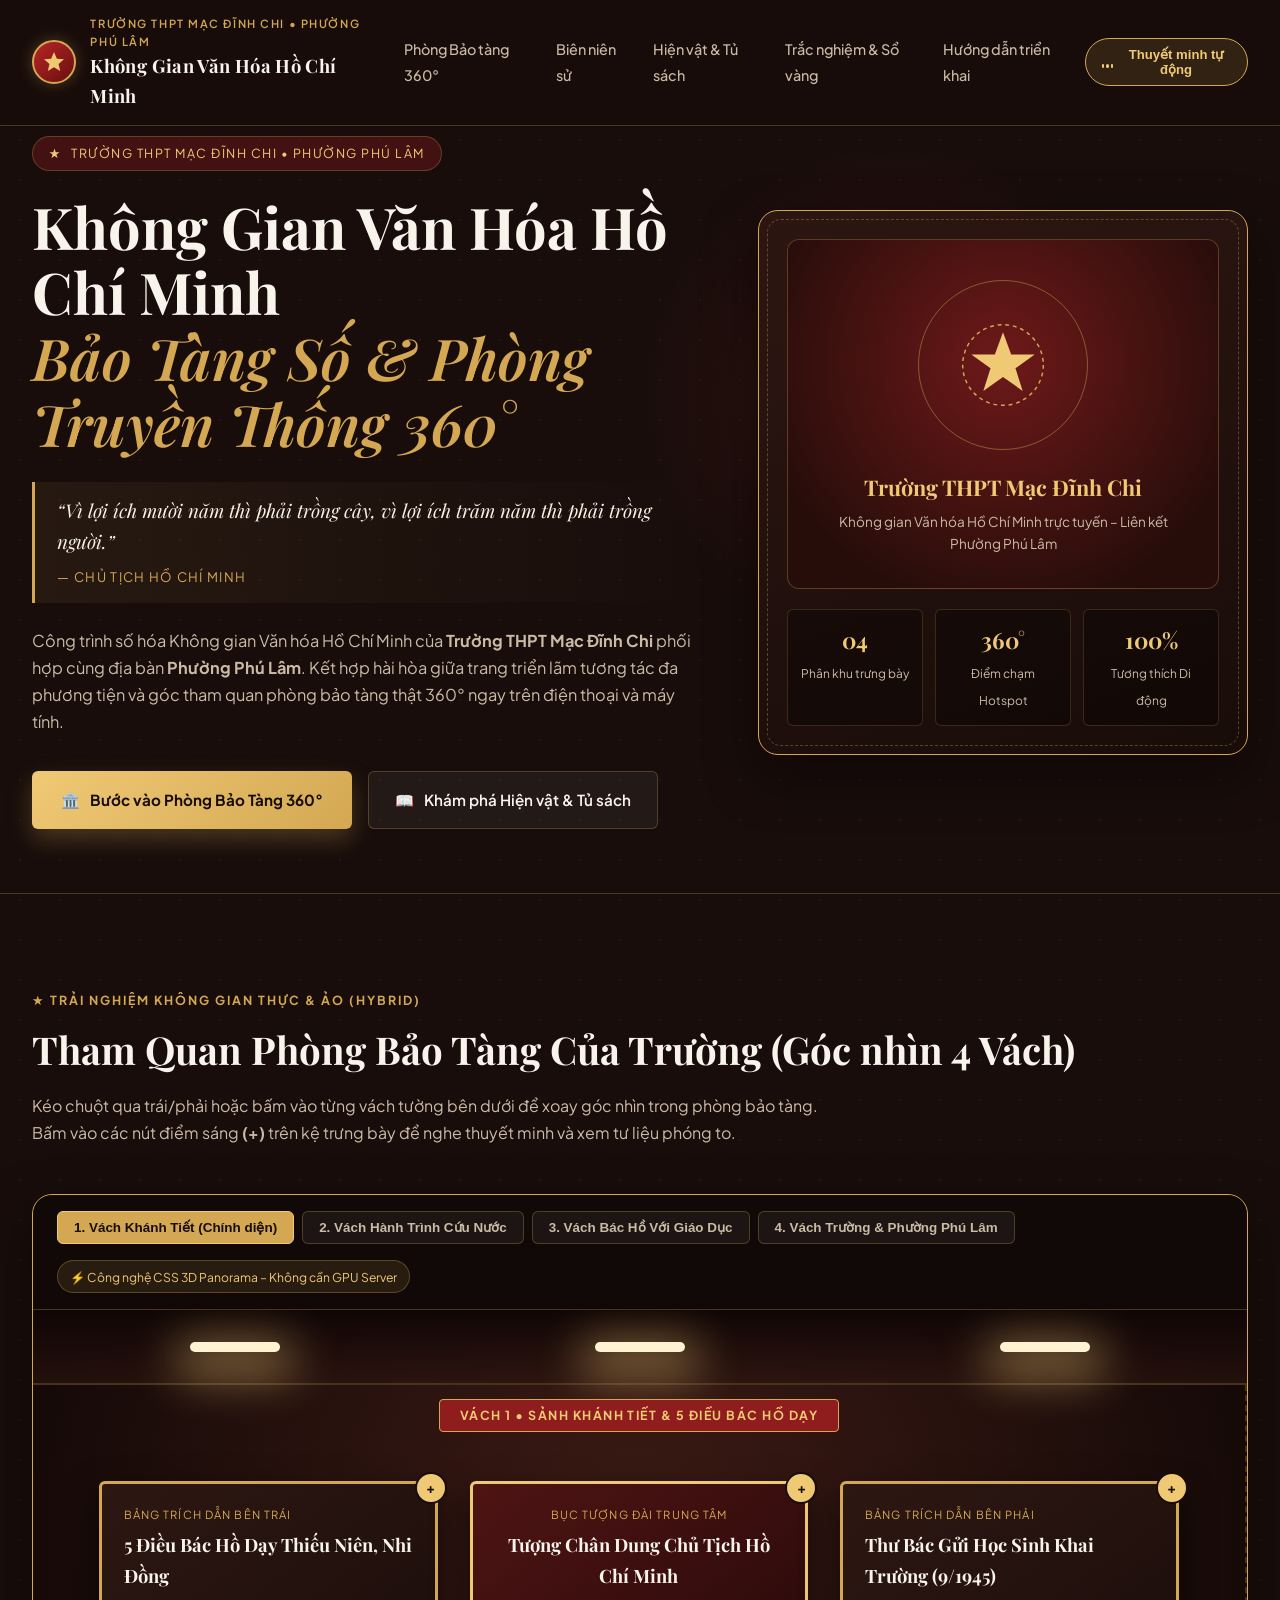
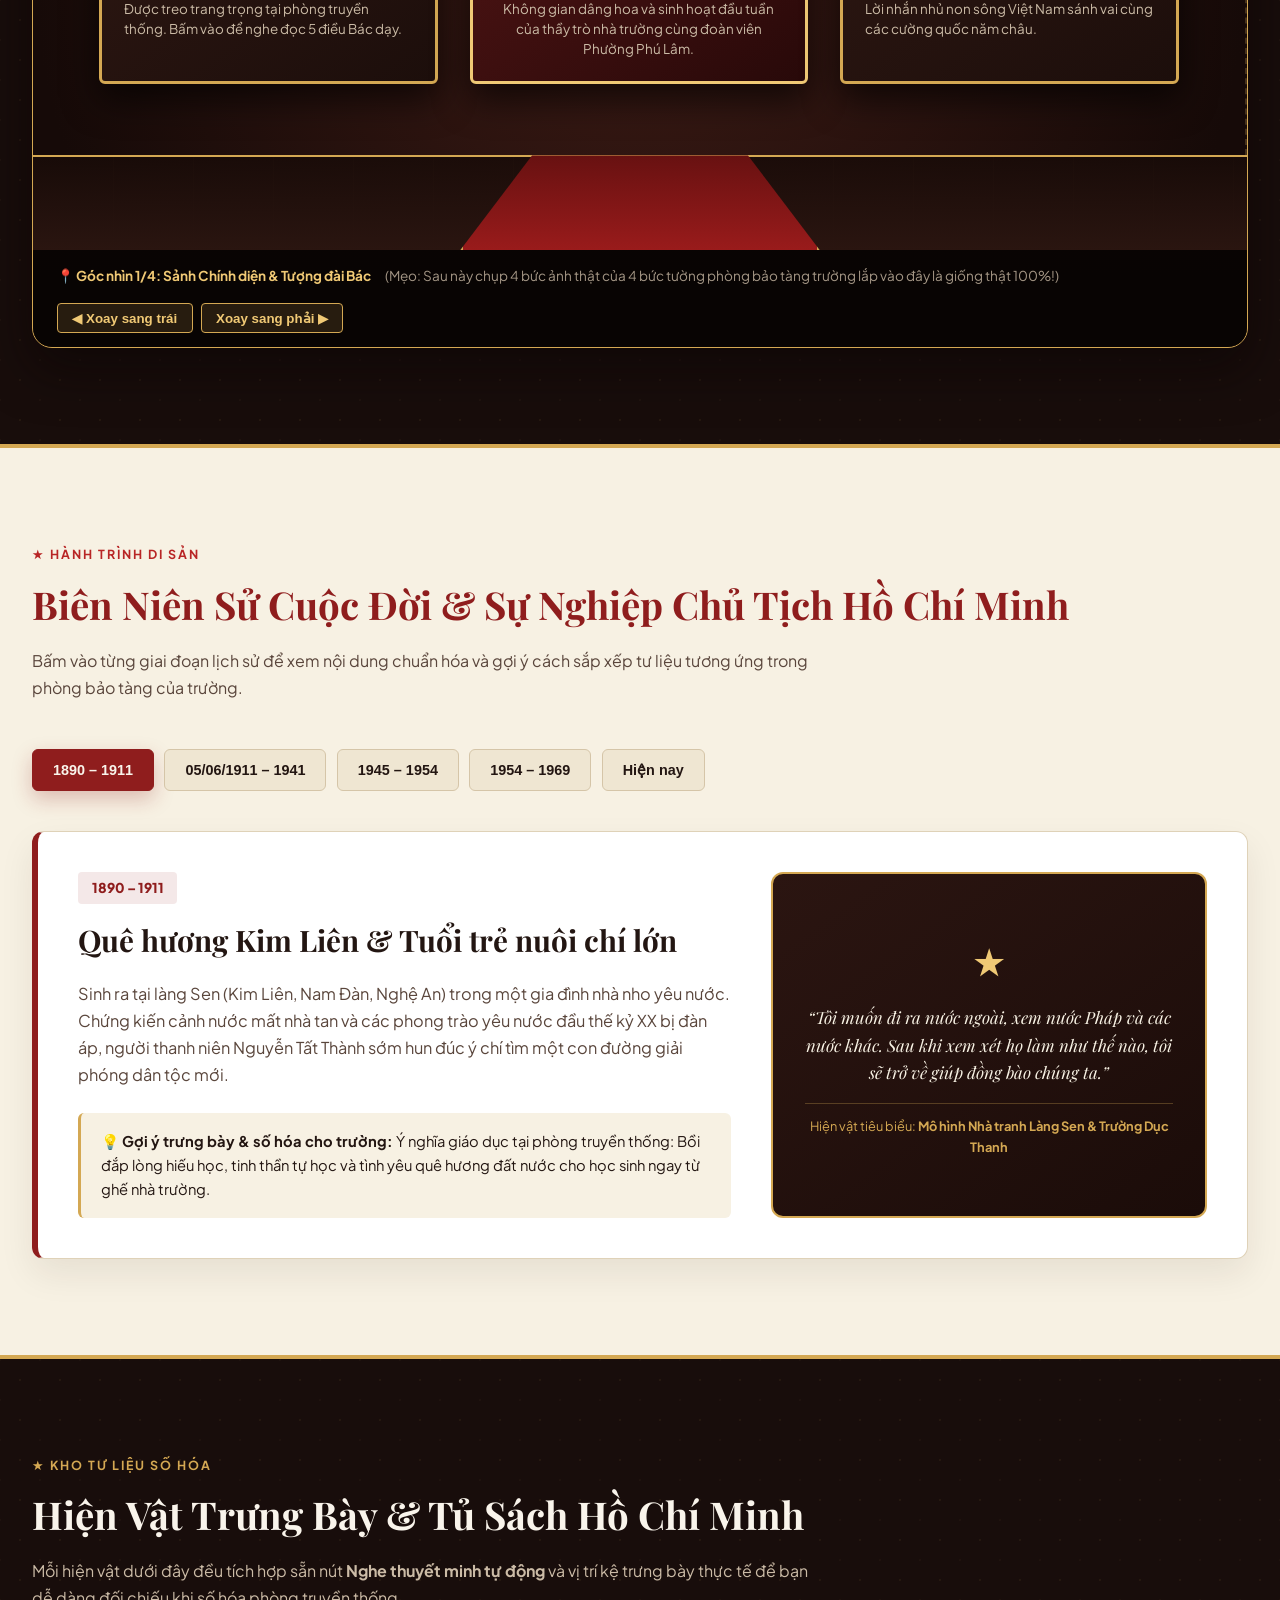
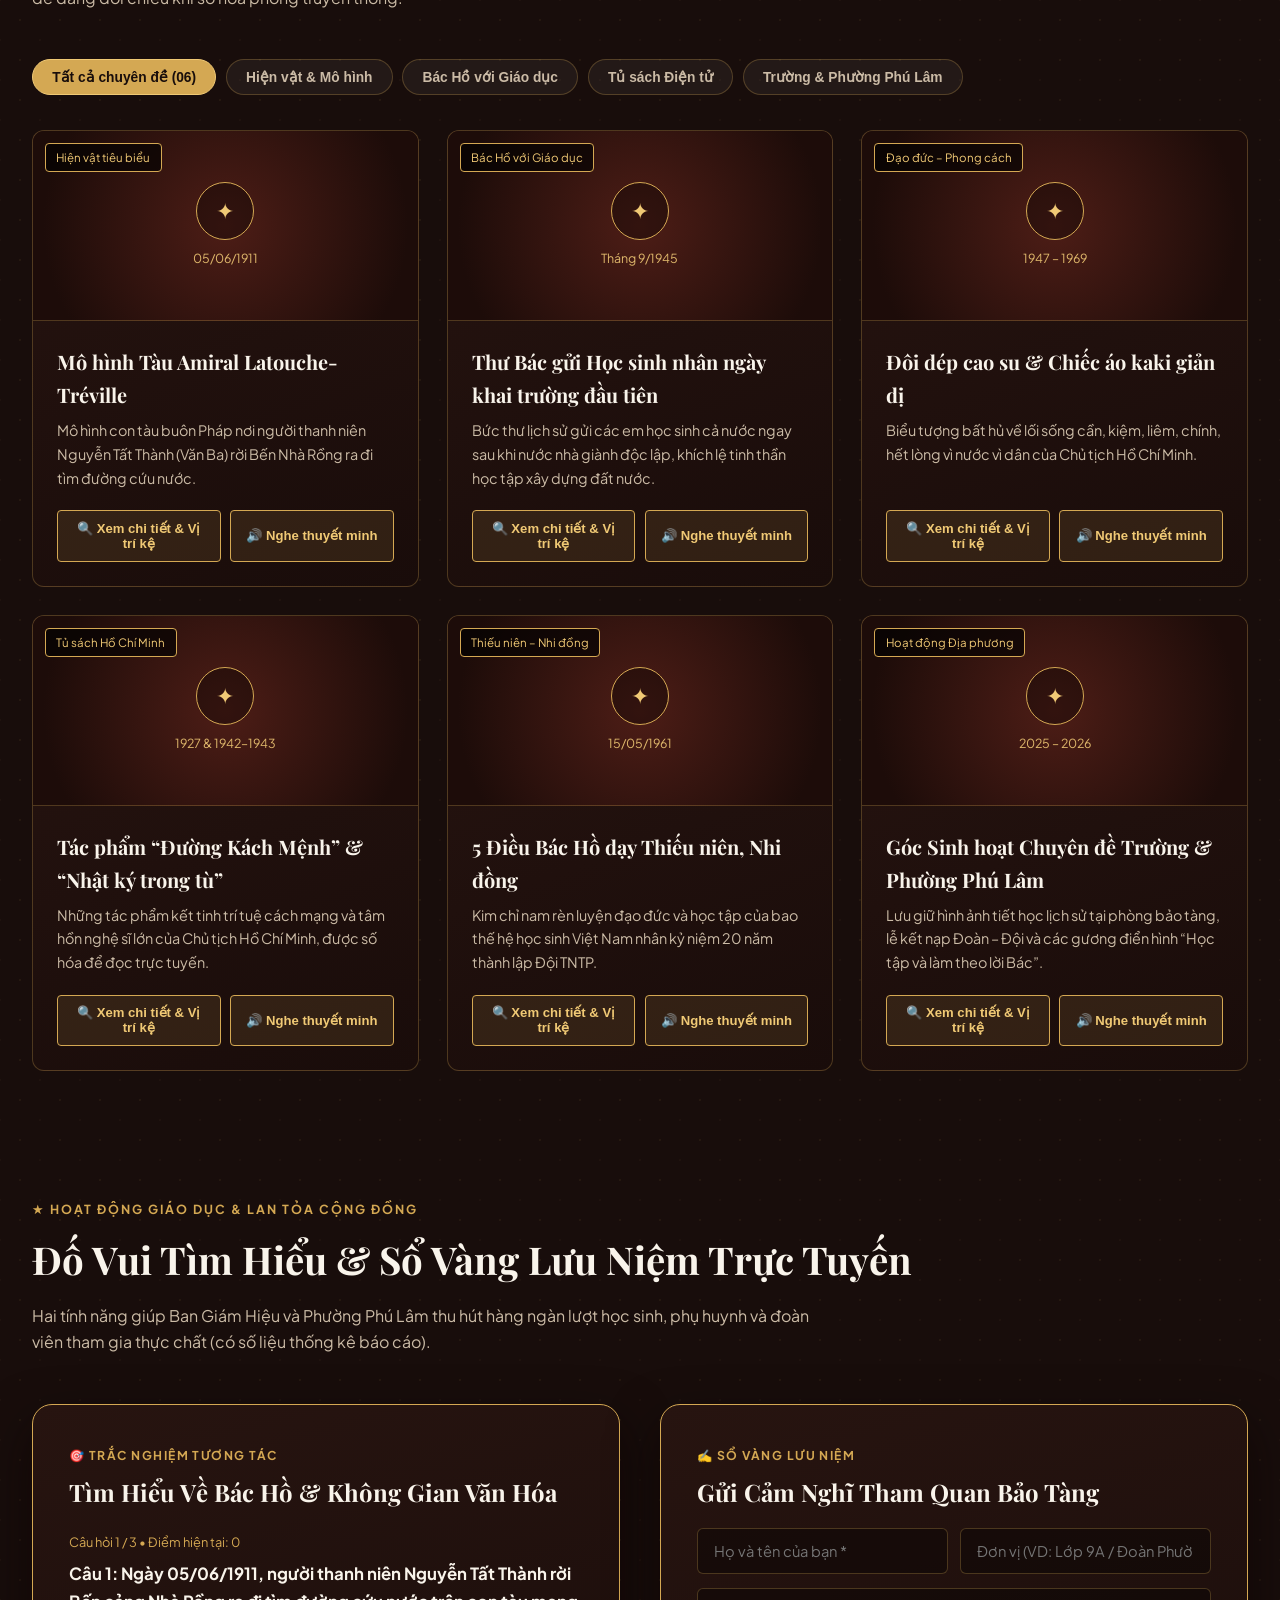
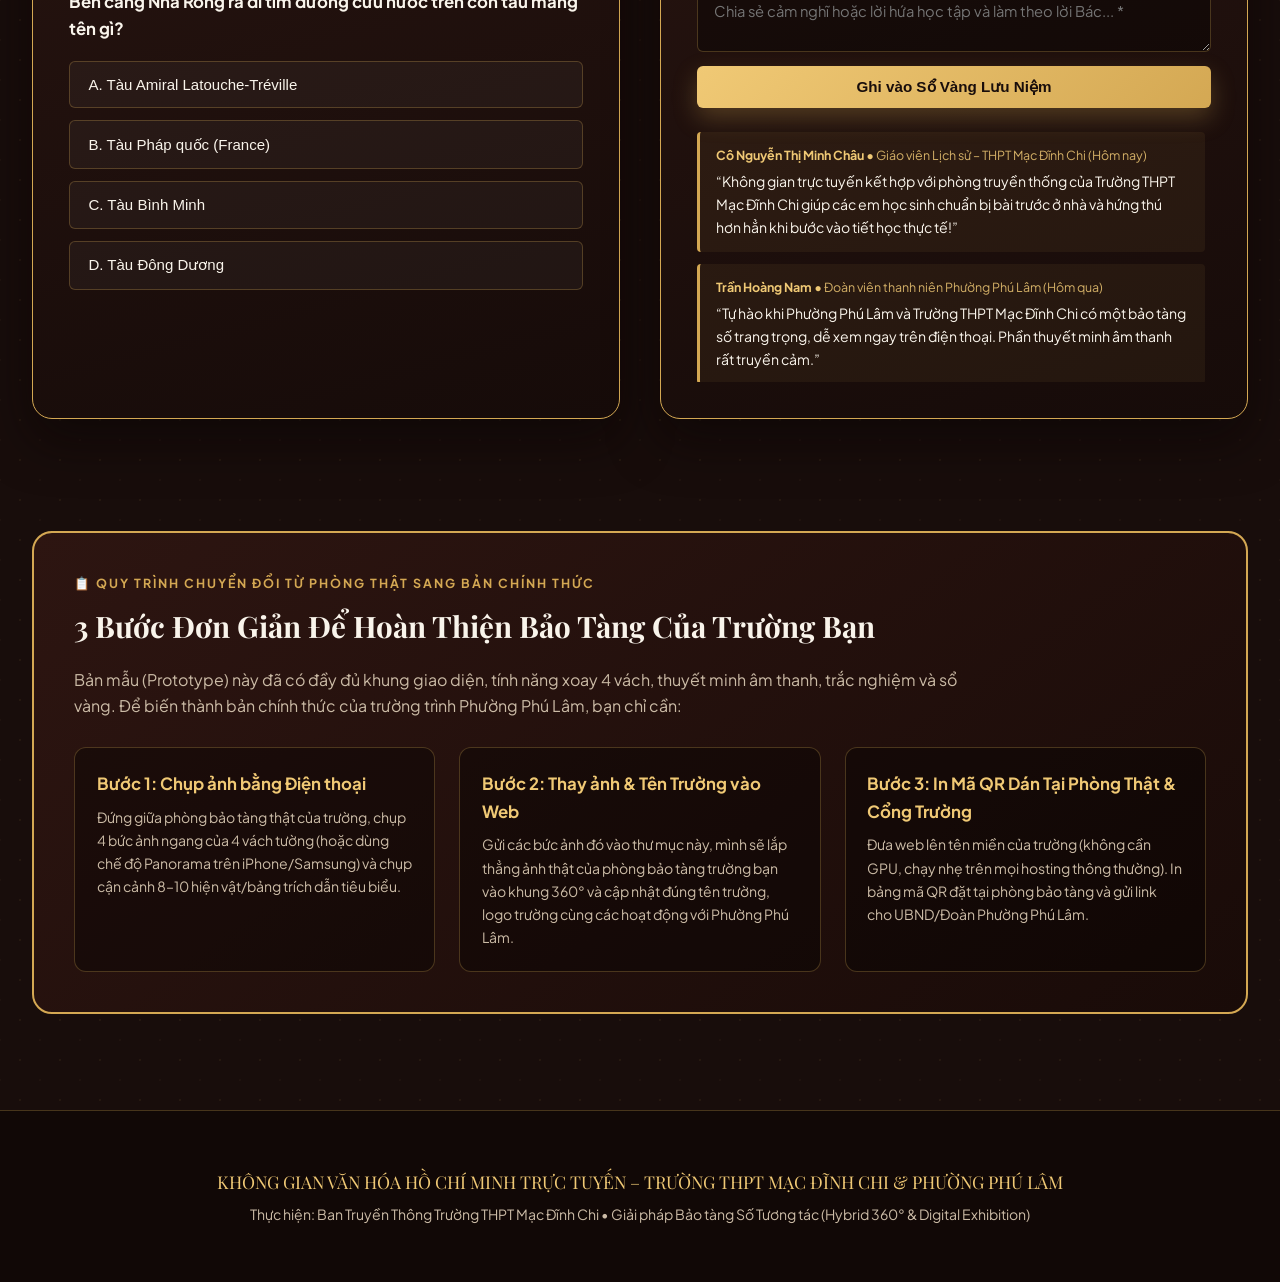
==== index.html @ e7b366fd "Khởi tạo Bảo tàng Hồ Chí Minh trực tuyến - THPT Mạc Đĩnh Chi & Phường Phú Lâm" ====
<!DOCTYPE html>
<html lang="vi">

<head>
  <meta charset="UTF-8" />
  <meta name="viewport" content="width=device-width, initial-scale=1.0" />
  <title>Không Gian Văn Hóa Hồ Chí Minh Trực Tuyến | Trường THPT Mạc Đĩnh Chi – Phường Phú Lâm</title>
  <!-- Google Fonts hỗ trợ tiếng Việt trang trọng -->
  <link rel="preconnect" href="https://fonts.googleapis.com">
  <link rel="preconnect" href="https://fonts.gstatic.com" crossorigin>
  <link
    href="https://fonts.googleapis.com/css2?family=Noto+Serif:ital,wght@0,500;0,700;1,400&family=Playfair+Display:ital,wght@0,600;0,700;1,600&family=Plus+Jakarta+Sans:wght@400;500;600;700&display=swap"
    rel="stylesheet">
  <link rel="stylesheet" href="styles.css" />
</head>

<body class="bg-pattern">

  <!-- THANH ĐIỀU HƯỚNG CỐ ĐỊNH -->
  <header class="site-header">
    <div class="nav-container">
      <a href="#top" class="brand-identity">
        <div class="brand-emblem" aria-hidden="true">
          <svg width="24" height="24" viewBox="0 0 24 24" fill="#f0c975">
            <path d="M12 2L14.85 8.65L22 9.25L16.55 13.95L18.2 21L12 17.25L5.8 21L7.45 13.95L2 9.25L9.15 8.65L12 2Z" />
          </svg>
        </div>
        <div class="brand-text-group">
          <span class="brand-sub">Trường THPT Mạc Đĩnh Chi • Phường Phú Lâm</span>
          <span class="brand-title">Không Gian Văn Hóa Hồ Chí Minh</span>
        </div>
      </a>

      <ul class="nav-links">
        <li><a href="#phong-360">Phòng Bảo tàng 360°</a></li>
        <li><a href="#dong-thoi-gian">Biên niên sử</a></li>
        <li><a href="#hien-vat-so">Hiện vật & Tủ sách</a></li>
        <li><a href="#tuong-tac">Trắc nghiệm & Sổ vàng</a></li>
        <li><a href="#lo-trinh">Hướng dẫn triển khai</a></li>
      </ul>

      <div class="nav-actions">
        <button id="btnAudioGuide" class="btn-audio-guide" type="button" title="Bật/Tắt giọng đọc thuyết minh tự động">
          <span class="audio-wave">
            <span></span><span></span><span></span>
          </span>
          <span id="audioGuideLabel">Thuyết minh tự động</span>
        </button>
      </div>
    </div>
  </header>

  <!-- 1. SẢNH KHÁNH TIẾT (HERO SECTION) -->
  <section id="top" class="hero-section">
    <div class="hero-glow"></div>
    <div class="hero-container">
      <div class="hero-copy">
        <div class="location-badge">
          <span>★</span> Trường THPT Mạc Đĩnh Chi • Phường Phú Lâm
        </div>
        <h1 class="hero-title">
          Không Gian Văn Hóa Hồ Chí Minh
          <span class="gold-highlight">Bảo Tàng Số & Phòng Truyền Thống 360°</span>
        </h1>

        <div class="hero-quote-box">
          <p class="hero-quote-text">
            “Vì lợi ích mười năm thì phải trồng cây, vì lợi ích trăm năm thì phải trồng người.”
          </p>
          <span class="hero-quote-author">— Chủ tịch Hồ Chí Minh</span>
        </div>

        <p class="hero-desc">
          Công trình số hóa Không gian Văn hóa Hồ Chí Minh của <strong>Trường THPT Mạc Đĩnh Chi</strong> phối hợp cùng địa bàn <strong>Phường Phú Lâm</strong>. Kết hợp hài hòa giữa trang triển lãm tương tác đa phương tiện và góc tham quan phòng bảo tàng thật 360° ngay trên điện thoại và máy tính.
        </p>

        <div class="hero-cta-group">
          <a href="#phong-360" class="btn-primary">
            <span>🏛️</span> Bước vào Phòng Bảo Tàng 360°
          </a>
          <a href="#hien-vat-so" class="btn-secondary">
            <span>📖</span> Khám phá Hiện vật & Tủ sách
          </a>
        </div>
      </div>

      <!-- Khung biểu trưng Khánh tiết -->
      <div class="hero-visual-frame">
        <div class="monument-artwork">
          <div class="lotus-mandala">
            <div class="lotus-ring"></div>
            <svg width="96" height="96" viewBox="0 0 100 100" fill="none">
              <circle cx="50" cy="50" r="42" stroke="#d4a853" stroke-width="1.5" stroke-dasharray="4 4" />
              <path d="M50 16L58.5 39H83L63 53.5L70.5 77L50 62.5L29.5 77L37 53.5L17 39H41.5L50 16Z" fill="#f0c975" />
            </svg>
          </div>
          <h2 class="monument-caption">Trường THPT Mạc Đĩnh Chi</h2>
          <p class="monument-sub">Không gian Văn hóa Hồ Chí Minh trực tuyến – Liên kết Phường Phú Lâm</p>
        </div>

        <div class="stats-ribbon">
          <div class="stat-item">
            <span class="stat-num">04</span>
            <span class="stat-label">Phân khu trưng bày</span>
          </div>
          <div class="stat-item">
            <span class="stat-num">360°</span>
            <span class="stat-label">Điểm chạm Hotspot</span>
          </div>
          <div class="stat-item">
            <span class="stat-num">100%</span>
            <span class="stat-label">Tương thích Di động</span>
          </div>
        </div>
      </div>
    </div>
  </section>

  <!-- 2. MÔ PHỎNG PHÒNG BẢO TÀNG THẬT 360° (ZERO SERVER GPU) -->
  <section id="phong-360" class="section-block">
    <div class="section-header">
      <div class="section-kicker">★ Trải nghiệm Không gian Thực & Ảo (Hybrid)</div>
      <h2 class="section-title">Tham Quan Phòng Bảo Tàng Của Trường (Góc nhìn 4 Vách)</h2>
      <p class="section-subtitle">
        Kéo chuột qua trái/phải hoặc bấm vào từng vách tường bên dưới để xoay góc nhìn trong phòng bảo tàng. Bấm vào các
        nút điểm sáng <strong>(+)</strong> trên kệ trưng bày để nghe thuyết minh và xem tư liệu phóng to.
      </p>
    </div>

    <div class="virtual-room-wrapper">
      <div class="room-toolbar">
        <div class="room-Wall-tabs">
          <button class="wall-tab active" type="button">1. Vách Khánh Tiết (Chính diện)</button>
          <button class="wall-tab" type="button">2. Vách Hành Trình Cứu Nước</button>
          <button class="wall-tab" type="button">3. Vách Bác Hồ Với Giáo Dục</button>
          <button class="wall-tab" type="button">4. Vách Trường & Phường Phú Lâm</button>
        </div>
        <span class="room-tech-badge">⚡ Công nghệ CSS 3D Panorama – Không cần GPU Server</span>
      </div>

      <div id="roomViewport" class="room-viewport">
        <!-- Trần phòng bảo tàng với đèn rọi -->
        <div class="room-ceiling">
          <div class="ceiling-light"></div>
          <div class="ceiling-light"></div>
          <div class="ceiling-light"></div>
        </div>

        <!-- 4 Vách tường trượt mượt như góc xoay 360 -->
        <div id="panoramaStage" class="panorama-stage">

          <!-- VÁCH 1: SẢNH CHÍNH DIỆN -->
          <div class="museum-wall">
            <div class="wall-banner">Vách 1 • Sảnh Khánh Tiết & 5 Điều Bác Hồ Dạy</div>
            <div class="wall-exhibits-row">
              <div class="wall-frame" onclick="openArtifactById('art-5')">
                <span class="hotspot-pin" title="Bấm xem chi tiết">+</span>
                <div class="wall-frame-category">Bảng Trích Dẫn Bên Trái</div>
                <h3 class="wall-frame-title">5 Điều Bác Hồ Dạy Thiếu Niên, Nhi Đồng</h3>
                <p class="wall-frame-desc">Được treo trang trọng tại phòng truyền thống. Bấm vào để nghe đọc 5 điều Bác
                  dạy.</p>
              </div>

              <div class="wall-frame"
                style="border-color: #f0c975; background: linear-gradient(145deg, #4f1414, #280909); text-align: center;"
                onclick="speakText('Không có gì quý hơn độc lập, tự do. Chủ tịch Hồ Chí Minh sống mãi trong sự nghiệp của chúng ta.')">
                <span class="hotspot-pin" title="Bấm nghe thuyết minh">+</span>
                <div class="wall-frame-category">Bục Tượng Đài Trung Tâm</div>
                <h3 class="wall-frame-title">Tượng Chân Dung Chủ Tịch Hồ Chí Minh</h3>
                <p class="wall-frame-desc">Không gian dâng hoa và sinh hoạt đầu tuần của thầy trò nhà trường cùng đoàn
                  viên Phường Phú Lâm.</p>
              </div>

              <div class="wall-frame" onclick="openArtifactById('art-2')">
                <span class="hotspot-pin" title="Bấm xem chi tiết">+</span>
                <div class="wall-frame-category">Bảng Trích Dẫn Bên Phải</div>
                <h3 class="wall-frame-title">Thư Bác Gửi Học Sinh Khai Trường (9/1945)</h3>
                <p class="wall-frame-desc">Lời nhắn nhủ non sông Việt Nam sánh vai cùng các cường quốc năm châu.</p>
              </div>
            </div>
          </div>

          <!-- VÁCH 2: QUÊ HƯƠNG & HÀNH TRÌNH CỨU NƯỚC -->
          <div class="museum-wall">
            <div class="wall-banner">Vách 2 • Quê Hương Kim Liên & 30 Năm Tìm Đường Cứu Nước</div>
            <div class="wall-exhibits-row">
              <div class="wall-frame" onclick="openArtifactById('art-1')">
                <span class="hotspot-pin">+</span>
                <div class="wall-frame-category">Tủ Kính Mô Hình</div>
                <h3 class="wall-frame-title">Tàu Amiral Latouche-Tréville (1911)</h3>
                <p class="wall-frame-desc">Mô hình con tàu tại Bến Nhà Rồng. Có thể thay bằng ảnh chụp thật tủ kính tại
                  phòng của trường.</p>
              </div>

              <div class="wall-frame" onclick="openArtifactById('art-3')">
                <span class="hotspot-pin">+</span>
                <div class="wall-frame-category">Tủ Hiện Vật Phục Chế</div>
                <h3 class="wall-frame-title">Đôi Dép Cao Su & Áo Kaki Giản Dị</h3>
                <p class="wall-frame-desc">Tấm gương đạo đức cần, kiệm, liêm, chính, chí công vô tư của Bác.</p>
              </div>

              <div class="wall-frame" onclick="openArtifactById('art-4')">
                <span class="hotspot-pin">+</span>
                <div class="wall-frame-category">Bản Đồ Lịch Sử</div>
                <h3 class="wall-frame-title">Hành Trình Qua 3 Đại Dương, 4 Châu Lục</h3>
                <p class="wall-frame-desc">Sơ đồ trực quan từ Bến Nhà Rồng (1911) đến Pác Bó – Cao Bằng (1941).</p>
              </div>
            </div>
          </div>

          <!-- VÁCH 3: BÁC HỒ VỚI GIÁO DỤC & TỦ SÁCH -->
          <div class="museum-wall">
            <div class="wall-banner">Vách 3 • Tủ Sách Hồ Chí Minh & Sự Nghiệp Trồng Người</div>
            <div class="wall-exhibits-row">
              <div class="wall-frame" onclick="openArtifactById('art-4')">
                <span class="hotspot-pin">+</span>
                <div class="wall-frame-category">Kệ Sách Số Hóa</div>
                <h3 class="wall-frame-title">Tác Phẩm “Đường Kách Mệnh” & “Nhật Ký Trong Tù”</h3>
                <p class="wall-frame-desc">Tích hợp mã QR và sách lật trang điện tử cho học sinh đọc trên điện thoại.
                </p>
              </div>

              <div class="wall-frame" onclick="openArtifactById('art-2')">
                <span class="hotspot-pin">+</span>
                <div class="wall-frame-category">Chuyên Đề Giáo Dục</div>
                <h3 class="wall-frame-title">Bác Hồ Với Thiếu Nhi & Nhà Giáo</h3>
                <p class="wall-frame-desc">Bộ ảnh tư liệu Bác thăm các trường học và căn dặn đội ngũ thầy cô giáo.</p>
              </div>

              <div class="wall-frame"
                onclick="speakText('Miền Nam luôn ở trong trái tim tôi. Đồng bào Nam Bộ là dân nước Việt Nam. Sông có thể cạn, núi có thể mòn, song chân lý đó không bao giờ thay đổi.')">
                <span class="hotspot-pin">+</span>
                <div class="wall-frame-category">Chuyên Đề Miền Nam</div>
                <h3 class="wall-frame-title">Bác Hồ Với Đồng Bào Miền Nam</h3>
                <p class="wall-frame-desc">Hình ảnh cây vú sữa miền Nam và tình cảm sâu nặng của Bác dành cho Sài Gòn –
                  Gia Định.</p>
              </div>
            </div>
          </div>

          <!-- VÁCH 4: NHÀ TRƯỜNG & PHƯỜNG PHÚ LÂM -->
          <div class="museum-wall">
            <div class="wall-banner">Vách 4 • Góc Hoạt Động Nhà Trường & Phường Phú Lâm</div>
            <div class="wall-exhibits-row">
              <div class="wall-frame" onclick="openArtifactById('art-6')">
                <span class="hotspot-pin">+</span>
                <div class="wall-frame-category">Hoạt Động Thực Tế</div>
                <h3 class="wall-frame-title">Tiết Học Lịch Sử Tại Phòng Bảo Tàng</h3>
                <p class="wall-frame-desc">Hình ảnh giáo viên và học sinh nhà trường học tập trực quan tại phòng bảo
                  tàng.</p>
              </div>

              <div class="wall-frame" onclick="openArtifactById('art-6')">
                <span class="hotspot-pin">+</span>
                <div class="wall-frame-category">Liên Kết Địa Phương</div>
                <h3 class="wall-frame-title">Đoàn Viên & Nhân Dân Phường Phú Lâm Tham Quan</h3>
                <p class="wall-frame-desc">Không gian sinh hoạt chính trị, lễ kết nạp Đoàn – Đội và tọa đàm chuyên đề
                  của Phường.</p>
              </div>

              <div class="wall-frame"
                onclick="document.getElementById('tuong-tac').scrollIntoView({behavior:'smooth'})">
                <span class="hotspot-pin">+</span>
                <div class="wall-frame-category">Bàn Tương Tác Số</div>
                <h3 class="wall-frame-title">Ghi Sổ Vàng Lưu Niệm & Trắc Nghiệm</h3>
                <p class="wall-frame-desc">Bấm để di chuyển xuống bàn ghi cảm nghĩ trực tuyến và nhận chứng nhận tham
                  quan.</p>
              </div>
            </div>
          </div>

        </div>

        <!-- Sàn gạch & Thảm đỏ bảo tàng -->
        <div class="room-floor">
          <div class="red-carpet"></div>
        </div>
      </div>

      <div class="room-footer-bar">
        <div>
          📍 <strong id="currentWallIndicator" style="color: var(--gold-bright);">Góc nhìn 1/4: Sảnh Chính diện & Tượng
            đài Bác</strong>
          <span style="margin-left: 0.75rem; opacity: 0.8;">(Mẹo: Sau này chụp 4 bức ảnh thật của 4 bức tường phòng bảo
            tàng trường lắp vào đây là giống thật 100%!)</span>
        </div>
        <div class="room-controls-btns">
          <button id="btnPrevWall" class="btn-room-nav" type="button">◀ Xoay sang trái</button>
          <button id="btnNextWall" class="btn-room-nav" type="button">Xoay sang phải ▶</button>
        </div>
      </div>
    </div>
  </section>

  <!-- 3. DÒNG THỜI GIAN LỊCH SỬ (BIÊN NIÊN SỬ) -->
  <section id="dong-thoi-gian" class="timeline-section">
    <div class="timeline-container">
      <div class="section-header">
        <div class="section-kicker">★ Hành trình Di sản</div>
        <h2 class="section-title">Biên Niên Sử Cuộc Đời & Sự Nghiệp Chủ Tịch Hồ Chí Minh</h2>
        <p class="section-subtitle">
          Bấm vào từng giai đoạn lịch sử để xem nội dung chuẩn hóa và gợi ý cách sắp xếp tư liệu tương ứng trong phòng
          bảo tàng của trường.
        </p>
      </div>

      <div id="timelineTabs" class="timeline-tabs"></div>
      <div id="timelineDisplayCard" class="timeline-display-card"></div>
    </div>
  </section>

  <!-- 4. KHU TRƯNG BÀY HIỆN VẬT SỐ & TỦ SÁCH -->
  <section id="hien-vat-so" class="section-block">
    <div class="section-header">
      <div class="section-kicker">★ Kho Tư Liệu Số Hóa</div>
      <h2 class="section-title">Hiện Vật Trưng Bày & Tủ Sách Hồ Chí Minh</h2>
      <p class="section-subtitle">
        Mỗi hiện vật dưới đây đều tích hợp sẵn nút <strong>Nghe thuyết minh tự động</strong> và vị trí kệ trưng bày thực
        tế để bạn dễ dàng đối chiếu khi số hóa phòng truyền thống.
      </p>
    </div>

    <div class="filter-bar">
      <button class="filter-btn active" data-filter="all" type="button">Tất cả chuyên đề (06)</button>
      <button class="filter-btn" data-filter="hien-vat" type="button">Hiện vật & Mô hình</button>
      <button class="filter-btn" data-filter="giao-duc" type="button">Bác Hồ với Giáo dục</button>
      <button class="filter-btn" data-filter="tu-lieu-sach" type="button">Tủ sách Điện tử</button>
      <button class="filter-btn" data-filter="phu-lam" type="button">Trường & Phường Phú Lâm</button>
    </div>

    <div id="artifactsGrid" class="artifacts-grid"></div>
  </section>

  <!-- 5. GÓC TƯƠNG TÁC: TRẮC NGHIỆM & SỔ VÀNG LƯU NIỆM -->
  <section id="tuong-tac" class="section-block" style="padding-top: 2rem;">
    <div class="section-header">
      <div class="section-kicker">★ Hoạt Động Giáo Dục & Lan Tỏa Cộng Đồng</div>
      <h2 class="section-title">Đố Vui Tìm Hiểu & Sổ Vàng Lưu Niệm Trực Tuyến</h2>
      <p class="section-subtitle">
        Hai tính năng giúp Ban Giám Hiệu và Phường Phú Lâm thu hút hàng ngàn lượt học sinh, phụ huynh và đoàn viên tham
        gia thực chất (có số liệu thống kê báo cáo).
      </p>
    </div>

    <div class="dual-interactive-grid">
      <!-- Cột Trái: Mini-game Trắc nghiệm -->
      <div class="interactive-panel">
        <span
          style="font-size: 0.76rem; text-transform: uppercase; letter-spacing: 0.12em; color: var(--gold-primary); font-weight: 700;">
          🎯 Trắc nghiệm Tương tác
        </span>
        <h3 style="font-family: var(--font-serif); font-size: 1.5rem; margin: 0.35rem 0 1.25rem;">
          Tìm Hiểu Về Bác Hồ & Không Gian Văn Hóa
        </h3>
        <div id="quizContainer"></div>
      </div>

      <!-- Cột Phải: Sổ vàng lưu niệm -->
      <div class="interactive-panel">
        <span
          style="font-size: 0.76rem; text-transform: uppercase; letter-spacing: 0.12em; color: var(--gold-primary); font-weight: 700;">
          ✍️ Sổ Vàng Lưu Niệm
        </span>
        <h3 style="font-family: var(--font-serif); font-size: 1.5rem; margin: 0.35rem 0 1rem;">
          Gửi Cảm Nghĩ Tham Quan Bảo Tàng
        </h3>

        <form id="guestbookForm" class="guestbook-form">
          <div style="display: grid; grid-template-columns: 1fr 1fr; gap: 0.75rem;">
            <input id="guestName" class="input-field" type="text" placeholder="Họ và tên của bạn *" required />
            <input id="guestRole" class="input-field" type="text"
              placeholder="Đơn vị (VD: Lớp 9A / Đoàn Phường Phú Lâm)" />
          </div>
          <textarea id="guestMessage" class="input-field" rows="2"
            placeholder="Chia sẻ cảm nghĩ hoặc lời hứa học tập và làm theo lời Bác... *" required></textarea>
          <button type="submit" class="btn-primary" style="justify-content: center; padding: 0.75rem;">
            Ghi vào Sổ Vàng Lưu Niệm
          </button>
        </form>

        <div id="guestbookEntries" class="guestbook-entries"></div>
      </div>
    </div>
  </section>

  <!-- 6. BẢNG HƯỚNG DẪN SỐ HÓA TỪ PHÒNG THẬT LÊN ONLINE (DÀNH CHO BẠN BÁO CÁO BGH & PHƯỜNG) -->
  <section id="lo-trinh" class="section-block" style="padding-top: 1rem;">
    <div
      style="background: linear-gradient(145deg, #2d1511, #190b08); border: 2px solid var(--gold-primary); border-radius: 20px; padding: 2.5rem;">
      <div class="section-kicker">📋 Quy trình chuyển đổi từ Phòng thật sang Bản chính thức</div>
      <h2 style="font-family: var(--font-serif); font-size: 1.85rem; margin-bottom: 1rem;">
        3 Bước Đơn Giản Để Hoàn Thiện Bảo Tàng Của Trường Bạn
      </h2>
      <p style="color: var(--text-light-muted); margin-bottom: 1.75rem; max-width: 75ch;">
        Bản mẫu (Prototype) này đã có đầy đủ khung giao diện, tính năng xoay 4 vách, thuyết minh âm thanh, trắc nghiệm
        và sổ vàng. Để biến thành bản chính thức của trường trình Phường Phú Lâm, bạn chỉ cần:
      </p>

      <div style="display: grid; grid-template-columns: repeat(auto-fit, minmax(260px, 1fr)); gap: 1.5rem;">
        <div
          style="background: rgba(0,0,0,0.35); border: 1px solid var(--gold-muted); padding: 1.35rem; border-radius: 12px;">
          <strong style="color: var(--gold-bright); font-size: 1.05rem; display: block; margin-bottom: 0.5rem;">
            Bước 1: Chụp ảnh bằng Điện thoại
          </strong>
          <p style="font-size: 0.88rem; color: var(--text-light-muted);">
            Đứng giữa phòng bảo tàng thật của trường, chụp 4 bức ảnh ngang của 4 vách tường (hoặc dùng chế độ Panorama
            trên iPhone/Samsung) và chụp cận cảnh 8–10 hiện vật/bảng trích dẫn tiêu biểu.
          </p>
        </div>

        <div
          style="background: rgba(0,0,0,0.35); border: 1px solid var(--gold-muted); padding: 1.35rem; border-radius: 12px;">
          <strong style="color: var(--gold-bright); font-size: 1.05rem; display: block; margin-bottom: 0.5rem;">
            Bước 2: Thay ảnh & Tên Trường vào Web
          </strong>
          <p style="font-size: 0.88rem; color: var(--text-light-muted);">
            Gửi các bức ảnh đó vào thư mục này, mình sẽ lắp thẳng ảnh thật của phòng bảo tàng trường bạn vào khung 360°
            và cập nhật đúng tên trường, logo trường cùng các hoạt động với Phường Phú Lâm.
          </p>
        </div>

        <div
          style="background: rgba(0,0,0,0.35); border: 1px solid var(--gold-muted); padding: 1.35rem; border-radius: 12px;">
          <strong style="color: var(--gold-bright); font-size: 1.05rem; display: block; margin-bottom: 0.5rem;">
            Bước 3: In Mã QR Dán Tại Phòng Thật & Cổng Trường
          </strong>
          <p style="font-size: 0.88rem; color: var(--text-light-muted);">
            Đưa web lên tên miền của trường (không cần GPU, chạy nhẹ trên mọi hosting thông thường). In bảng mã QR đặt
            tại phòng bảo tàng và gửi link cho UBND/Đoàn Phường Phú Lâm.
          </p>
        </div>
      </div>
    </div>
  </section>

  <!-- MODAL CHI TIẾT HIỆN VẬT -->
  <div id="artifactModal" class="modal-backdrop" onclick="if(event.target === this) closeArtifactModal()">
    <div class="modal-content">
      <button class="modal-close" onclick="closeArtifactModal()" title="Đóng">✕</button>
      <div id="modalBodyContent"></div>
    </div>
  </div>

  <!-- CHÂN TRANG -->
  <footer class="site-footer">
    <p style="color: var(--gold-bright); font-family: var(--font-serif); font-size: 1.1rem; margin-bottom: 0.4rem;">
      KHÔNG GIAN VĂN HÓA HỒ CHÍ MINH TRỰC TUYẾN – TRƯỜNG THPT MẠC ĐĨNH CHI & PHƯỜNG PHÚ LÂM
    </p>
    <p>Thực hiện: Ban Truyền Thông Trường THPT Mạc Đĩnh Chi • Giải pháp Bảo tàng Số Tương tác (Hybrid 360° & Digital Exhibition)</p>
  </footer>

  <script src="app.js"></script>
</body>

</html>
---- styles.css ----
:root {
  --bg-obsidian: #180d0b;
  --bg-mahogany: #24130f;
  --bg-lacquer: #331812;
  --bg-parchment: #f7f1e3;
  --bg-parchment-card: #efe6d2;
  --gold-primary: #d4a853;
  --gold-bright: #f0c975;
  --gold-muted: rgba(212, 168, 83, 0.28);
  --crimson-accent: #8f1d1d;
  --crimson-bright: #b82525;
  --text-light: #f9f4eb;
  --text-light-muted: #cbbba6;
  --text-dark: #231612;
  --text-dark-muted: #5a463c;
  --font-serif: 'Playfair Display', 'Noto Serif', Georgia, serif;
  --font-sans: 'Plus Jakarta Sans', -apple-system, BlinkMacSystemFont, sans-serif;
  --shadow-soft: 0 20px 50px rgba(10, 4, 3, 0.55);
  --radius-sm: 6px;
  --radius-md: 12px;
  --radius-lg: 20px;
}

* {
  box-sizing: border-box;
  margin: 0;
  padding: 0;
}

html {
  scroll-behavior: smooth;
  background-color: var(--bg-obsidian);
  color: var(--text-light);
  font-family: var(--font-sans);
}

body {
  overflow-x: hidden;
  line-height: 1.65;
  background: radial-gradient(circle at 50% 0%, #3a1a14 0%, #180d0b 65%);
}

/* Subtle traditional lotus & bronze drum watermark pattern */
.bg-pattern {
  background-image:
    radial-gradient(rgba(212, 168, 83, 0.07) 1px, transparent 1px),
    radial-gradient(rgba(212, 168, 83, 0.04) 1px, transparent 1px);
  background-size: 40px 40px;
  background-position: 0 0, 20px 20px;
}

/* Header & Navigation */
.site-header {
  position: fixed;
  top: 0;
  left: 0;
  right: 0;
  z-index: 1000;
  background: rgba(24, 13, 11, 0.88);
  backdrop-filter: blur(14px);
  border-bottom: 1px solid var(--gold-muted);
  transition: all 0.3s ease;
}

.nav-container {
  max-width: 1360px;
  margin: 0 auto;
  padding: 0.85rem 2rem;
  display: flex;
  align-items: center;
  justify-content: space-between;
  gap: 1.5rem;
}

.brand-identity {
  display: flex;
  align-items: center;
  gap: 0.9rem;
  text-decoration: none;
  color: var(--text-light);
}

.brand-emblem {
  width: 44px;
  height: 44px;
  border-radius: 50%;
  background: linear-gradient(135deg, var(--crimson-bright), #681010);
  border: 2px solid var(--gold-primary);
  display: flex;
  align-items: center;
  justify-content: center;
  box-shadow: 0 0 15px rgba(212, 168, 83, 0.3);
  flex-shrink: 0;
}

.brand-text-group {
  display: flex;
  flex-direction: column;
}

.brand-sub {
  font-size: 0.7rem;
  text-transform: uppercase;
  letter-spacing: 0.14em;
  color: var(--gold-primary);
  font-weight: 600;
}

.brand-title {
  font-family: var(--font-serif);
  font-size: 1.15rem;
  font-weight: 700;
  letter-spacing: 0.02em;
}

.nav-links {
  display: flex;
  align-items: center;
  gap: 1.8rem;
  list-style: none;
}

.nav-links a {
  color: var(--text-light-muted);
  text-decoration: none;
  font-size: 0.9rem;
  font-weight: 500;
  transition: color 0.2s ease;
  position: relative;
}

.nav-links a:hover,
.nav-links a.active {
  color: var(--gold-bright);
}

.nav-links a::after {
  content: '';
  position: absolute;
  bottom: -4px;
  left: 0;
  width: 0%;
  height: 2px;
  background: var(--gold-primary);
  transition: width 0.25s ease;
}

.nav-links a:hover::after {
  width: 100%;
}

.nav-actions {
  display: flex;
  align-items: center;
  gap: 0.75rem;
}

.btn-audio-guide {
  display: inline-flex;
  align-items: center;
  gap: 0.5rem;
  background: rgba(212, 168, 83, 0.14);
  border: 1px solid var(--gold-primary);
  color: var(--gold-bright);
  padding: 0.5rem 1rem;
  border-radius: 999px;
  font-size: 0.82rem;
  font-weight: 600;
  cursor: pointer;
  transition: all 0.25s ease;
}

.btn-audio-guide:hover,
.btn-audio-guide.playing {
  background: var(--gold-primary);
  color: var(--bg-obsidian);
  box-shadow: 0 0 20px rgba(212, 168, 83, 0.4);
}

.audio-wave {
  display: inline-flex;
  align-items: flex-end;
  gap: 2px;
  height: 12px;
}

.audio-wave span {
  width: 2.5px;
  background: currentColor;
  border-radius: 2px;
  height: 4px;
  transition: height 0.2s ease;
}

.btn-audio-guide.playing .audio-wave span:nth-child(1) {
  animation: soundWave 0.6s infinite ease-in-out 0.1s;
}

.btn-audio-guide.playing .audio-wave span:nth-child(2) {
  animation: soundWave 0.6s infinite ease-in-out 0.3s;
}

.btn-audio-guide.playing .audio-wave span:nth-child(3) {
  animation: soundWave 0.6s infinite ease-in-out 0.2s;
}

@keyframes soundWave {

  0%,
  100% {
    height: 4px;
  }

  50% {
    height: 12px;
  }
}

/* Hero Section */
.hero-section {
  position: relative;
  min-height: 94vh;
  padding: 8.5rem 2rem 4rem;
  display: flex;
  align-items: center;
  border-bottom: 1px solid var(--gold-muted);
  overflow: hidden;
}

.hero-glow {
  position: absolute;
  top: 15%;
  right: 10%;
  width: 520px;
  height: 520px;
  background: radial-gradient(circle, rgba(212, 168, 83, 0.16) 0%, rgba(143, 29, 29, 0.08) 45%, transparent 70%);
  pointer-events: none;
  z-index: 0;
}

.hero-container {
  max-width: 1360px;
  margin: 0 auto;
  width: 100%;
  display: grid;
  grid-template-columns: 1.15fr 0.85fr;
  gap: 4rem;
  align-items: center;
  position: relative;
  z-index: 1;
}

.location-badge {
  display: inline-flex;
  align-items: center;
  gap: 0.6rem;
  padding: 0.4rem 1rem;
  background: rgba(143, 29, 29, 0.35);
  border: 1px solid var(--gold-muted);
  border-radius: 999px;
  font-size: 0.78rem;
  text-transform: uppercase;
  letter-spacing: 0.12em;
  color: var(--gold-bright);
  margin-bottom: 1.4rem;
}

.hero-title {
  font-family: var(--font-serif);
  font-size: clamp(2.4rem, 4.5vw, 4.1rem);
  line-height: 1.14;
  font-weight: 700;
  color: var(--text-light);
  margin-bottom: 1.25rem;
}

.hero-title .gold-highlight {
  color: var(--gold-primary);
  display: block;
  font-style: italic;
  font-weight: 600;
}

.hero-quote-box {
  border-left: 3px solid var(--gold-primary);
  padding: 0.8rem 0 0.8rem 1.4rem;
  margin: 1.6rem 0;
  background: linear-gradient(90deg, rgba(212, 168, 83, 0.08), transparent);
}

.hero-quote-text {
  font-family: var(--font-serif);
  font-size: 1.18rem;
  font-style: italic;
  color: var(--bg-parchment);
  margin-bottom: 0.4rem;
}

.hero-quote-author {
  font-size: 0.82rem;
  text-transform: uppercase;
  letter-spacing: 0.1em;
  color: var(--gold-primary);
}

.hero-desc {
  color: var(--text-light-muted);
  font-size: 1.02rem;
  max-width: 60ch;
  margin-bottom: 2.2rem;
}

.hero-cta-group {
  display: flex;
  flex-wrap: wrap;
  gap: 1rem;
}

.btn-primary {
  display: inline-flex;
  align-items: center;
  gap: 0.65rem;
  background: linear-gradient(135deg, var(--gold-bright), var(--gold-primary));
  color: var(--bg-obsidian);
  font-weight: 700;
  font-size: 0.95rem;
  padding: 0.95rem 1.8rem;
  border-radius: var(--radius-sm);
  text-decoration: none;
  border: none;
  cursor: pointer;
  box-shadow: 0 10px 25px rgba(212, 168, 83, 0.28);
  transition: transform 0.2s ease, box-shadow 0.2s ease;
}

.btn-primary:hover {
  transform: translateY(-2px);
  box-shadow: 0 14px 30px rgba(212, 168, 83, 0.4);
}

.btn-secondary {
  display: inline-flex;
  align-items: center;
  gap: 0.65rem;
  background: rgba(255, 255, 255, 0.05);
  color: var(--text-light);
  border: 1px solid var(--gold-muted);
  font-weight: 600;
  font-size: 0.95rem;
  padding: 0.95rem 1.6rem;
  border-radius: var(--radius-sm);
  text-decoration: none;
  cursor: pointer;
  transition: all 0.2s ease;
}

.btn-secondary:hover {
  border-color: var(--gold-primary);
  background: rgba(212, 168, 83, 0.12);
}

/* Hero Altar / Monument Card */
.hero-visual-frame {
  position: relative;
  background: linear-gradient(160deg, #2d1612, #180c09);
  border: 1px solid var(--gold-primary);
  border-radius: var(--radius-lg);
  padding: 1.75rem;
  box-shadow: var(--shadow-soft);
}

.hero-visual-frame::before {
  content: '';
  position: absolute;
  inset: 8px;
  border: 1px dashed rgba(212, 168, 83, 0.35);
  border-radius: 14px;
  pointer-events: none;
}

.monument-artwork {
  position: relative;
  border-radius: var(--radius-md);
  overflow: hidden;
  background: radial-gradient(circle at 50% 35%, #6e1919 0%, #260d0a 80%);
  padding: 2.5rem 1.75rem 2rem;
  text-align: center;
  border: 1px solid rgba(212, 168, 83, 0.3);
}

.lotus-mandala {
  width: 170px;
  height: 170px;
  margin: 0 auto 1.25rem;
  position: relative;
  display: flex;
  align-items: center;
  justify-content: center;
}

.lotus-ring {
  position: absolute;
  inset: 0;
  border: 1.5px solid var(--gold-primary);
  border-radius: 50%;
  opacity: 0.45;
  animation: slowSpin 36s linear infinite;
}

@keyframes slowSpin {
  from {
    transform: rotate(0deg);
  }

  to {
    transform: rotate(360deg);
  }
}

.monument-caption {
  font-family: var(--font-serif);
  font-size: 1.35rem;
  color: var(--gold-bright);
  margin-bottom: 0.35rem;
}

.monument-sub {
  font-size: 0.85rem;
  color: var(--text-light-muted);
}

.stats-ribbon {
  display: grid;
  grid-template-columns: repeat(3, 1fr);
  gap: 0.75rem;
  margin-top: 1.25rem;
}

.stat-item {
  background: rgba(0, 0, 0, 0.3);
  border: 1px solid rgba(212, 168, 83, 0.2);
  border-radius: var(--radius-sm);
  padding: 0.8rem;
  text-align: center;
}

.stat-num {
  font-family: var(--font-serif);
  font-size: 1.4rem;
  font-weight: 700;
  color: var(--gold-bright);
  display: block;
}

.stat-label {
  font-size: 0.75rem;
  color: var(--text-light-muted);
}

/* Section Generic Styling */
.section-block {
  padding: 6rem 2rem;
  max-width: 1360px;
  margin: 0 auto;
}

.section-header {
  display: flex;
  flex-direction: column;
  align-items: flex-start;
  margin-bottom: 3rem;
}

.section-header.centered {
  align-items: center;
  text-align: center;
}

.section-kicker {
  font-size: 0.78rem;
  text-transform: uppercase;
  letter-spacing: 0.16em;
  color: var(--gold-primary);
  font-weight: 700;
  margin-bottom: 0.5rem;
  display: flex;
  align-items: center;
  gap: 0.5rem;
}

.section-title {
  font-family: var(--font-serif);
  font-size: clamp(1.85rem, 3vw, 2.75rem);
  color: var(--text-light);
  margin-bottom: 0.75rem;
}

.section-subtitle {
  color: var(--text-light-muted);
  max-width: 66ch;
  font-size: 1rem;
}

/* ==========================================
   3D / 360° INTERACTIVE VIRTUAL MUSEUM ROOM
   (Zero Server GPU - Pure Client CSS3D/SVG)
   ========================================== */
.virtual-room-wrapper {
  background: linear-gradient(180deg, #1f100d 0%, #140907 100%);
  border: 1px solid var(--gold-primary);
  border-radius: var(--radius-lg);
  overflow: hidden;
  box-shadow: var(--shadow-soft);
}

.room-toolbar {
  display: flex;
  flex-wrap: wrap;
  align-items: center;
  justify-content: space-between;
  padding: 1rem 1.5rem;
  background: rgba(0, 0, 0, 0.45);
  border-bottom: 1px solid var(--gold-muted);
  gap: 1rem;
}

.room-Wall-tabs {
  display: flex;
  flex-wrap: wrap;
  gap: 0.5rem;
}

.wall-tab {
  background: rgba(255, 255, 255, 0.05);
  border: 1px solid var(--gold-muted);
  color: var(--text-light-muted);
  padding: 0.5rem 1rem;
  border-radius: var(--radius-sm);
  font-size: 0.84rem;
  font-weight: 600;
  cursor: pointer;
  transition: all 0.2s ease;
}

.wall-tab.active,
.wall-tab:hover {
  background: var(--gold-primary);
  color: var(--bg-obsidian);
  border-color: var(--gold-bright);
}

.room-tech-badge {
  font-size: 0.76rem;
  color: var(--gold-bright);
  background: rgba(212, 168, 83, 0.12);
  padding: 0.35rem 0.75rem;
  border-radius: 999px;
  border: 1px solid rgba(212, 168, 83, 0.3);
}

.room-viewport {
  position: relative;
  height: 540px;
  perspective: 1100px;
  overflow: hidden;
  user-select: none;
  cursor: grab;
  background: radial-gradient(circle at 50% 45%, #3d1b15 0%, #160a08 90%);
}

.room-viewport:active {
  cursor: grabbing;
}

/* Ceiling & Floor perspective lines */
.room-ceiling {
  position: absolute;
  top: 0;
  left: 0;
  right: 0;
  height: 75px;
  background: linear-gradient(180deg, #100605 0%, rgba(44, 20, 16, 0.6) 100%);
  border-bottom: 2px solid var(--gold-muted);
  display: flex;
  justify-content: space-around;
  align-items: center;
  z-index: 1;
}

.ceiling-light {
  width: 90px;
  height: 10px;
  border-radius: 999px;
  background: #fff3d1;
  box-shadow: 0 12px 45px 15px rgba(240, 201, 117, 0.45);
}

.room-floor {
  position: absolute;
  bottom: 0;
  left: 0;
  right: 0;
  height: 95px;
  background:
    linear-gradient(180deg, rgba(24, 11, 8, 0.85) 0%, #2a1510 100%),
    repeating-linear-gradient(90deg, rgba(212, 168, 83, 0.08) 0px, rgba(212, 168, 83, 0.08) 1px, transparent 1px, transparent 80px);
  border-top: 2px solid var(--gold-primary);
  z-index: 1;
}

.red-carpet {
  position: absolute;
  bottom: 0;
  left: 50%;
  transform: translateX(-50%);
  width: 360px;
  height: 95px;
  background: linear-gradient(180deg, #681111 0%, #991b1b 100%);
  border-left: 3px solid var(--gold-primary);
  border-right: 3px solid var(--gold-primary);
  clip-path: polygon(20% 0%, 80% 0%, 100% 100%, 0% 100%);
}

/* Panorama Track that shifts smoothly on drag or tab click */
.panorama-stage {
  position: absolute;
  top: 75px;
  bottom: 95px;
  left: 0;
  width: 400%;
  display: grid;
  grid-template-columns: repeat(4, 1fr);
  transition: transform 0.65s cubic-bezier(0.22, 1, 0.36, 1);
  z-index: 2;
}

.museum-wall {
  position: relative;
  height: 100%;
  padding: 2rem 3rem;
  display: flex;
  flex-direction: column;
  align-items: center;
  justify-content: center;
  border-right: 2px dashed rgba(212, 168, 83, 0.25);
}

.wall-banner {
  position: absolute;
  top: 14px;
  background: var(--crimson-accent);
  border: 1px solid var(--gold-primary);
  color: var(--gold-bright);
  padding: 0.3rem 1.2rem;
  font-size: 0.78rem;
  letter-spacing: 0.12em;
  text-transform: uppercase;
  border-radius: 4px;
  font-weight: 700;
}

.wall-exhibits-row {
  display: grid;
  grid-template-columns: repeat(3, 1fr);
  gap: 2rem;
  width: 100%;
  max-width: 1080px;
  margin-top: 1.5rem;
}

.wall-frame {
  background: linear-gradient(145deg, #2d1712, #1c0e0b);
  border: 3px solid var(--gold-primary);
  border-radius: var(--radius-sm);
  padding: 1.35rem;
  position: relative;
  box-shadow: 0 15px 35px rgba(0, 0, 0, 0.65);
  transition: transform 0.3s ease, box-shadow 0.3s ease;
  cursor: pointer;
}

.wall-frame:hover {
  transform: translateY(-6px) scale(1.02);
  box-shadow: 0 20px 40px rgba(212, 168, 83, 0.28);
}

.wall-frame-category {
  font-size: 0.7rem;
  text-transform: uppercase;
  letter-spacing: 0.1em;
  color: var(--gold-primary);
  margin-bottom: 0.4rem;
}

.wall-frame-title {
  font-family: var(--font-serif);
  font-size: 1.15rem;
  color: var(--text-light);
  margin-bottom: 0.5rem;
}

.wall-frame-desc {
  font-size: 0.84rem;
  color: var(--text-light-muted);
  line-height: 1.5;
}

/* Pulsing Hotspot Pin */
.hotspot-pin {
  position: absolute;
  top: -12px;
  right: -12px;
  width: 32px;
  height: 32px;
  border-radius: 50%;
  background: var(--gold-bright);
  color: var(--bg-obsidian);
  font-weight: 800;
  font-size: 0.85rem;
  display: flex;
  align-items: center;
  justify-content: center;
  box-shadow: 0 0 0 0 rgba(240, 201, 117, 0.7);
  animation: pulseHotspot 2s infinite;
  border: 2px solid var(--bg-obsidian);
}

@keyframes pulseHotspot {
  0% {
    box-shadow: 0 0 0 0 rgba(240, 201, 117, 0.7);
  }

  70% {
    box-shadow: 0 0 0 12px rgba(240, 201, 117, 0);
  }

  100% {
    box-shadow: 0 0 0 0 rgba(240, 201, 117, 0);
  }
}

.room-footer-bar {
  padding: 0.9rem 1.5rem;
  background: rgba(0, 0, 0, 0.6);
  display: flex;
  align-items: center;
  justify-content: space-between;
  flex-wrap: wrap;
  gap: 1rem;
  font-size: 0.85rem;
  color: var(--text-light-muted);
}

.room-controls-btns {
  display: flex;
  gap: 0.5rem;
}

.btn-room-nav {
  background: rgba(212, 168, 83, 0.15);
  border: 1px solid var(--gold-primary);
  color: var(--gold-bright);
  padding: 0.4rem 0.9rem;
  border-radius: 4px;
  cursor: pointer;
  font-weight: 600;
}

.btn-room-nav:hover {
  background: var(--gold-primary);
  color: var(--bg-obsidian);
}

/* ==========================================
   HISTORICAL TIMELINE (DÒNG THỜI GIAN)
   ========================================== */
.timeline-section {
  background: var(--bg-parchment);
  color: var(--text-dark);
  padding: 6rem 2rem;
  border-top: 4px solid var(--gold-primary);
  border-bottom: 4px solid var(--gold-primary);
}

.timeline-container {
  max-width: 1360px;
  margin: 0 auto;
}

.timeline-section .section-title {
  color: var(--crimson-accent);
}

.timeline-section .section-subtitle {
  color: var(--text-dark-muted);
}

.timeline-section .section-kicker {
  color: var(--crimson-bright);
}

.timeline-tabs {
  display: flex;
  flex-wrap: wrap;
  gap: 0.65rem;
  margin-bottom: 2.5rem;
}

.timeline-step-btn {
  background: var(--bg-parchment-card);
  border: 1px solid #d5c5a8;
  color: var(--text-dark);
  padding: 0.75rem 1.25rem;
  border-radius: var(--radius-sm);
  cursor: pointer;
  font-weight: 700;
  font-size: 0.9rem;
  transition: all 0.2s ease;
}

.timeline-step-btn.active,
.timeline-step-btn:hover {
  background: var(--crimson-accent);
  color: var(--text-light);
  border-color: var(--crimson-accent);
  box-shadow: 0 8px 20px rgba(143, 29, 29, 0.25);
}

.timeline-display-card {
  background: #ffffff;
  border: 1px solid #dfd2b8;
  border-left: 6px solid var(--crimson-accent);
  border-radius: var(--radius-md);
  padding: 2.5rem;
  display: grid;
  grid-template-columns: 1.2fr 0.8fr;
  gap: 2.5rem;
  box-shadow: 0 15px 35px rgba(35, 22, 18, 0.08);
}

.timeline-year-badge {
  display: inline-block;
  background: rgba(143, 29, 29, 0.1);
  color: var(--crimson-accent);
  font-weight: 800;
  padding: 0.3rem 0.85rem;
  border-radius: 4px;
  font-size: 0.85rem;
  margin-bottom: 0.75rem;
}

.timeline-event-title {
  font-family: var(--font-serif);
  font-size: 1.85rem;
  color: var(--text-dark);
  margin-bottom: 1rem;
}

.timeline-event-body {
  color: var(--text-dark-muted);
  font-size: 1.02rem;
  margin-bottom: 1.5rem;
}

.timeline-Takeaway {
  background: var(--bg-parchment);
  padding: 1rem 1.25rem;
  border-radius: var(--radius-sm);
  border-left: 3px solid var(--gold-primary);
  font-size: 0.92rem;
  color: var(--text-dark);
}

.timeline-visual-box {
  background: linear-gradient(145deg, #2b1511, #1b0c09);
  color: var(--text-light);
  border-radius: var(--radius-md);
  padding: 2rem;
  display: flex;
  flex-direction: column;
  justify-content: center;
  align-items: center;
  text-align: center;
  border: 2px solid var(--gold-primary);
}

/* ==========================================
   DIGITAL ARTIFACTS GALLERY (HIỆN VẬT SỐ)
   ========================================== */
.filter-bar {
  display: flex;
  flex-wrap: wrap;
  gap: 0.6rem;
  margin-bottom: 2.2rem;
}

.filter-btn {
  background: rgba(255, 255, 255, 0.05);
  border: 1px solid var(--gold-muted);
  color: var(--text-light-muted);
  padding: 0.55rem 1.2rem;
  border-radius: 999px;
  cursor: pointer;
  font-size: 0.86rem;
  font-weight: 600;
  transition: all 0.2s ease;
}

.filter-btn.active,
.filter-btn:hover {
  background: var(--gold-primary);
  color: var(--bg-obsidian);
  border-color: var(--gold-bright);
}

.artifacts-grid {
  display: grid;
  grid-template-columns: repeat(auto-fill, minmax(320px, 1fr));
  gap: 1.75rem;
}

.artifact-card {
  background: linear-gradient(160deg, #271410 0%, #190c0a 100%);
  border: 1px solid var(--gold-muted);
  border-radius: var(--radius-md);
  overflow: hidden;
  display: flex;
  flex-direction: column;
  transition: transform 0.25s ease, border-color 0.25s ease;
}

.artifact-card:hover {
  transform: translateY(-6px);
  border-color: var(--gold-primary);
}

.artifact-Illustration {
  height: 190px;
  background: radial-gradient(circle at 50% 50%, #4d1d16 0%, #1d0c09 85%);
  display: flex;
  align-items: center;
  justify-content: center;
  position: relative;
  border-bottom: 1px solid var(--gold-muted);
}

.artifact-tag {
  position: absolute;
  top: 12px;
  left: 12px;
  background: rgba(0, 0, 0, 0.65);
  border: 1px solid var(--gold-primary);
  color: var(--gold-bright);
  font-size: 0.72rem;
  padding: 0.25rem 0.65rem;
  border-radius: 4px;
}

.artifact-body {
  padding: 1.5rem;
  flex: 1;
  display: flex;
  flex-direction: column;
}

.artifact-title {
  font-family: var(--font-serif);
  font-size: 1.25rem;
  color: var(--text-light);
  margin-bottom: 0.5rem;
}

.artifact-summary {
  font-size: 0.9rem;
  color: var(--text-light-muted);
  margin-bottom: 1.25rem;
  flex: 1;
}

.artifact-footer {
  display: flex;
  gap: 0.6rem;
}

.btn-card-action {
  flex: 1;
  padding: 0.6rem 0.9rem;
  border-radius: 4px;
  font-size: 0.82rem;
  font-weight: 600;
  cursor: pointer;
  border: 1px solid var(--gold-primary);
  background: rgba(212, 168, 83, 0.12);
  color: var(--gold-bright);
  transition: all 0.2s ease;
}

.btn-card-action:hover {
  background: var(--gold-primary);
  color: var(--bg-obsidian);
}

/* ==========================================
   PHU LAM WARD & SCHOOL CONNECTION + QUIZ & GUESTBOOK
   ========================================== */
.dual-interactive-grid {
  display: grid;
  grid-template-columns: 1fr 1fr;
  gap: 2.5rem;
}

.interactive-panel {
  background: linear-gradient(165deg, #271410, #160b09);
  border: 1px solid var(--gold-primary);
  border-radius: var(--radius-lg);
  padding: 2.25rem;
  box-shadow: var(--shadow-soft);
}

.quiz-option-btn {
  width: 100%;
  text-align: left;
  padding: 0.9rem 1.15rem;
  margin-bottom: 0.75rem;
  background: rgba(255, 255, 255, 0.04);
  border: 1px solid var(--gold-muted);
  border-radius: var(--radius-sm);
  color: var(--text-light);
  font-size: 0.94rem;
  cursor: pointer;
  transition: all 0.2s ease;
}

.quiz-option-btn:hover {
  background: rgba(212, 168, 83, 0.15);
  border-color: var(--gold-primary);
}

.quiz-option-btn.correct {
  background: rgba(34, 139, 34, 0.35);
  border-color: #4ade80;
  color: #fff;
}

.quiz-option-btn.wrong {
  background: rgba(185, 28, 28, 0.35);
  border-color: #f87171;
}

/* Guestbook Form */
.guestbook-form {
  display: flex;
  flex-direction: column;
  gap: 0.9rem;
  margin-bottom: 1.5rem;
}

.input-field {
  width: 100%;
  padding: 0.8rem 1rem;
  background: rgba(0, 0, 0, 0.35);
  border: 1px solid var(--gold-muted);
  border-radius: var(--radius-sm);
  color: var(--text-light);
  font-family: var(--font-sans);
  font-size: 0.92rem;
}

.input-field:focus {
  outline: none;
  border-color: var(--gold-primary);
}

.guestbook-entries {
  max-height: 250px;
  overflow-y: auto;
  display: flex;
  flex-direction: column;
  gap: 0.75rem;
  padding-right: 0.4rem;
}

.guest-entry {
  background: rgba(212, 168, 83, 0.07);
  border-left: 3px solid var(--gold-primary);
  padding: 0.8rem 1rem;
  border-radius: 4px;
}

.guest-meta {
  font-size: 0.78rem;
  color: var(--gold-bright);
  font-weight: 700;
  margin-bottom: 0.25rem;
}

.guest-message {
  font-size: 0.88rem;
  color: var(--text-light);
}

/* Modal Detail Popup */
.modal-backdrop {
  position: fixed;
  inset: 0;
  background: rgba(10, 4, 3, 0.82);
  backdrop-filter: blur(8px);
  z-index: 2000;
  display: none;
  align-items: center;
  justify-content: center;
  padding: 1.5rem;
}

.modal-backdrop.open {
  display: flex;
}

.modal-content {
  background: linear-gradient(160deg, #2b1511, #180b09);
  border: 2px solid var(--gold-primary);
  border-radius: var(--radius-lg);
  max-width: 680px;
  width: 100%;
  padding: 2.25rem;
  position: relative;
  box-shadow: 0 25px 60px rgba(0, 0, 0, 0.85);
}

.modal-close {
  position: absolute;
  top: 1.2rem;
  right: 1.2rem;
  background: rgba(255, 255, 255, 0.08);
  border: 1px solid var(--gold-muted);
  color: var(--text-light);
  width: 36px;
  height: 36px;
  border-radius: 50%;
  cursor: pointer;
  font-size: 1.1rem;
}

/* Footer */
.site-footer {
  border-top: 1px solid var(--gold-muted);
  padding: 3.5rem 2rem;
  text-align: center;
  background: #110806;
  color: var(--text-light-muted);
  font-size: 0.88rem;
}

/* Responsive */
@media (max-width: 980px) {

  .hero-container,
  .timeline-display-card,
  .dual-interactive-grid {
    grid-template-columns: 1fr;
  }

  .wall-exhibits-row {
    grid-template-columns: 1fr;
    gap: 1rem;
  }

  .room-viewport {
    height: 680px;
  }

  .nav-links {
    display: none;
  }
}
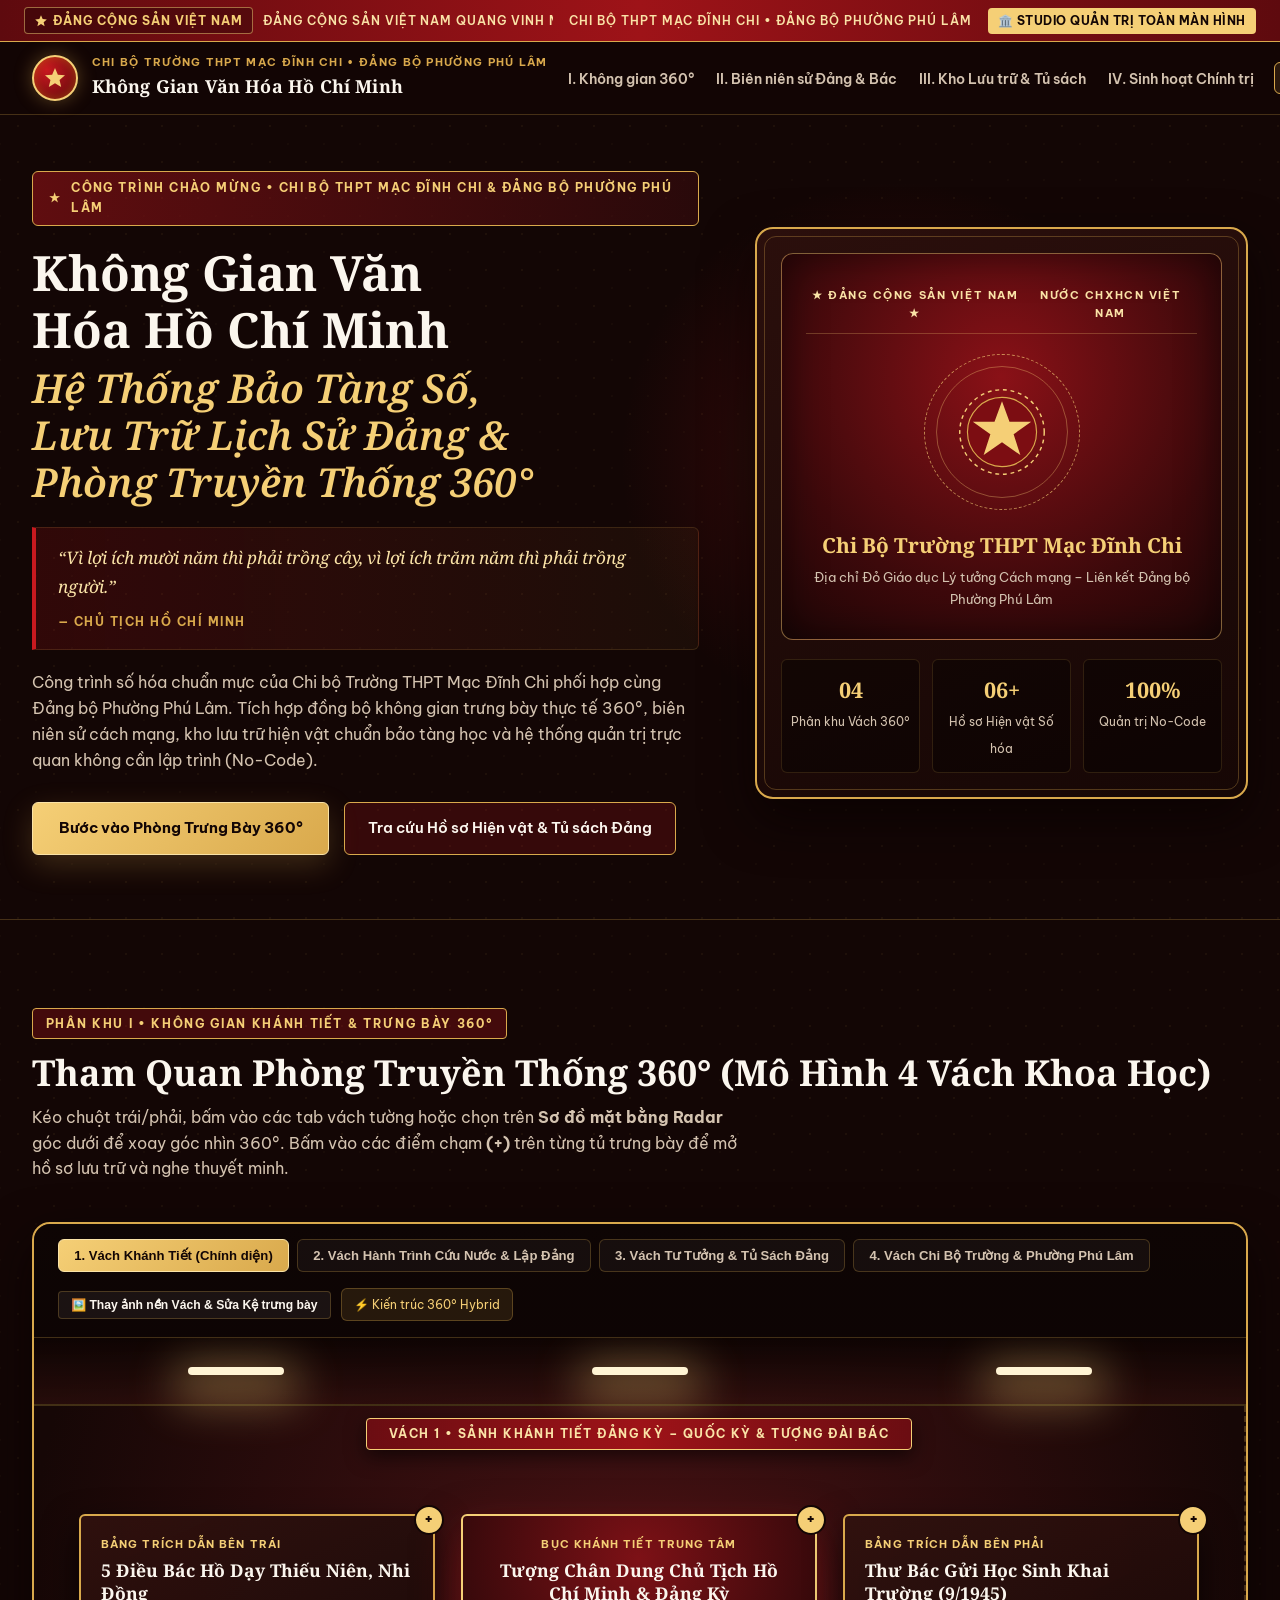
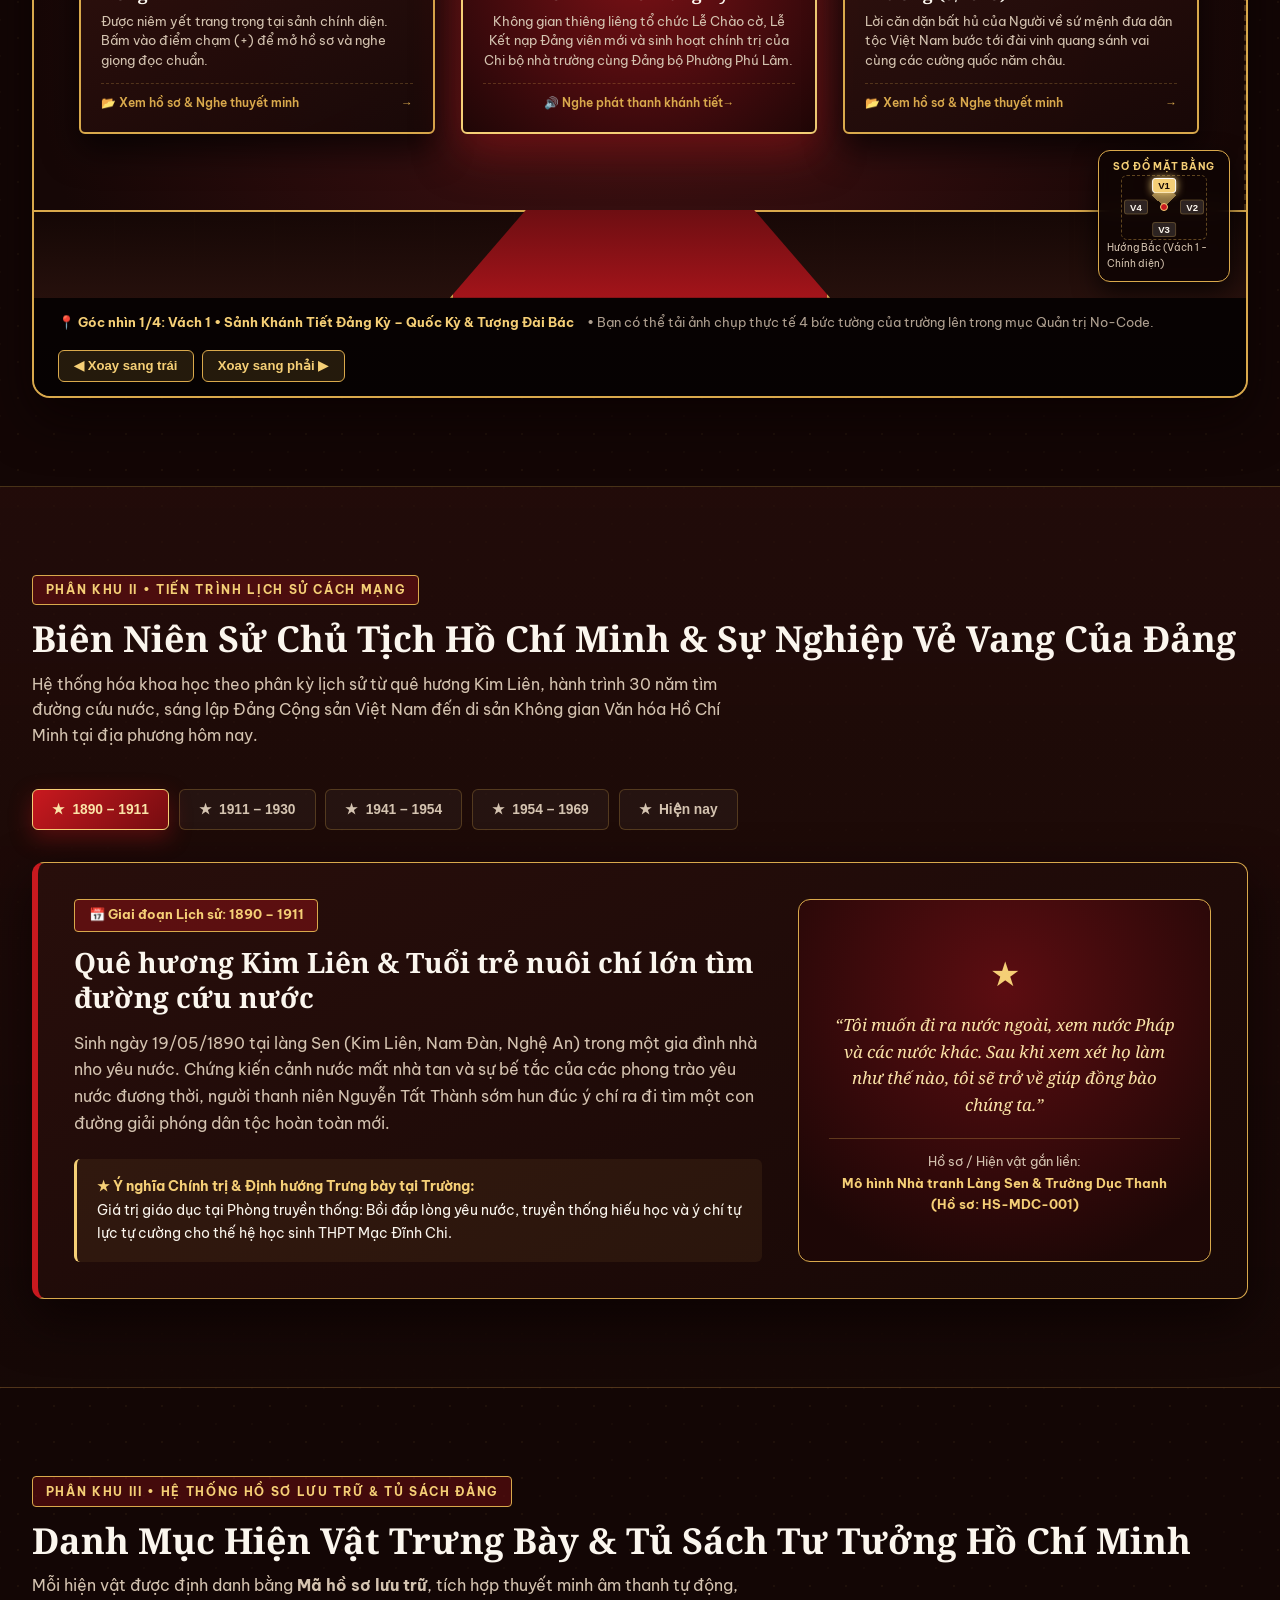
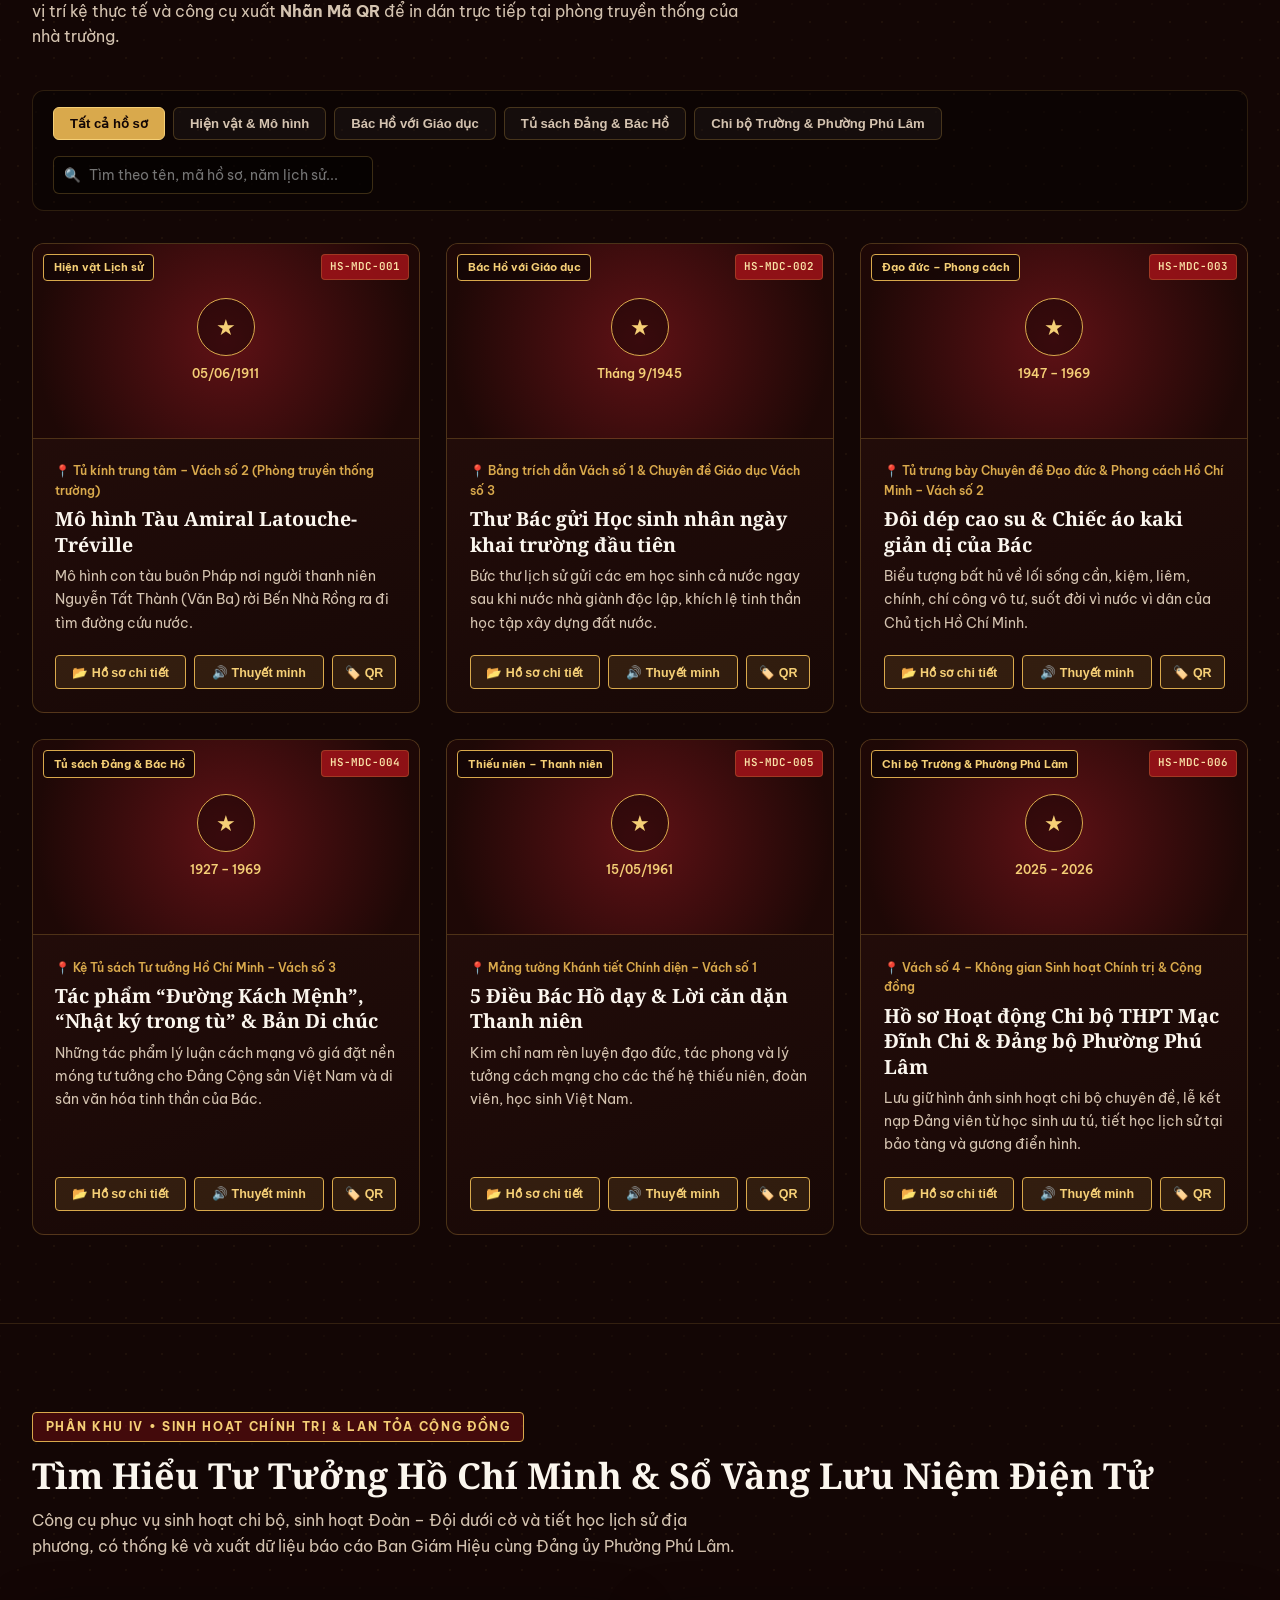
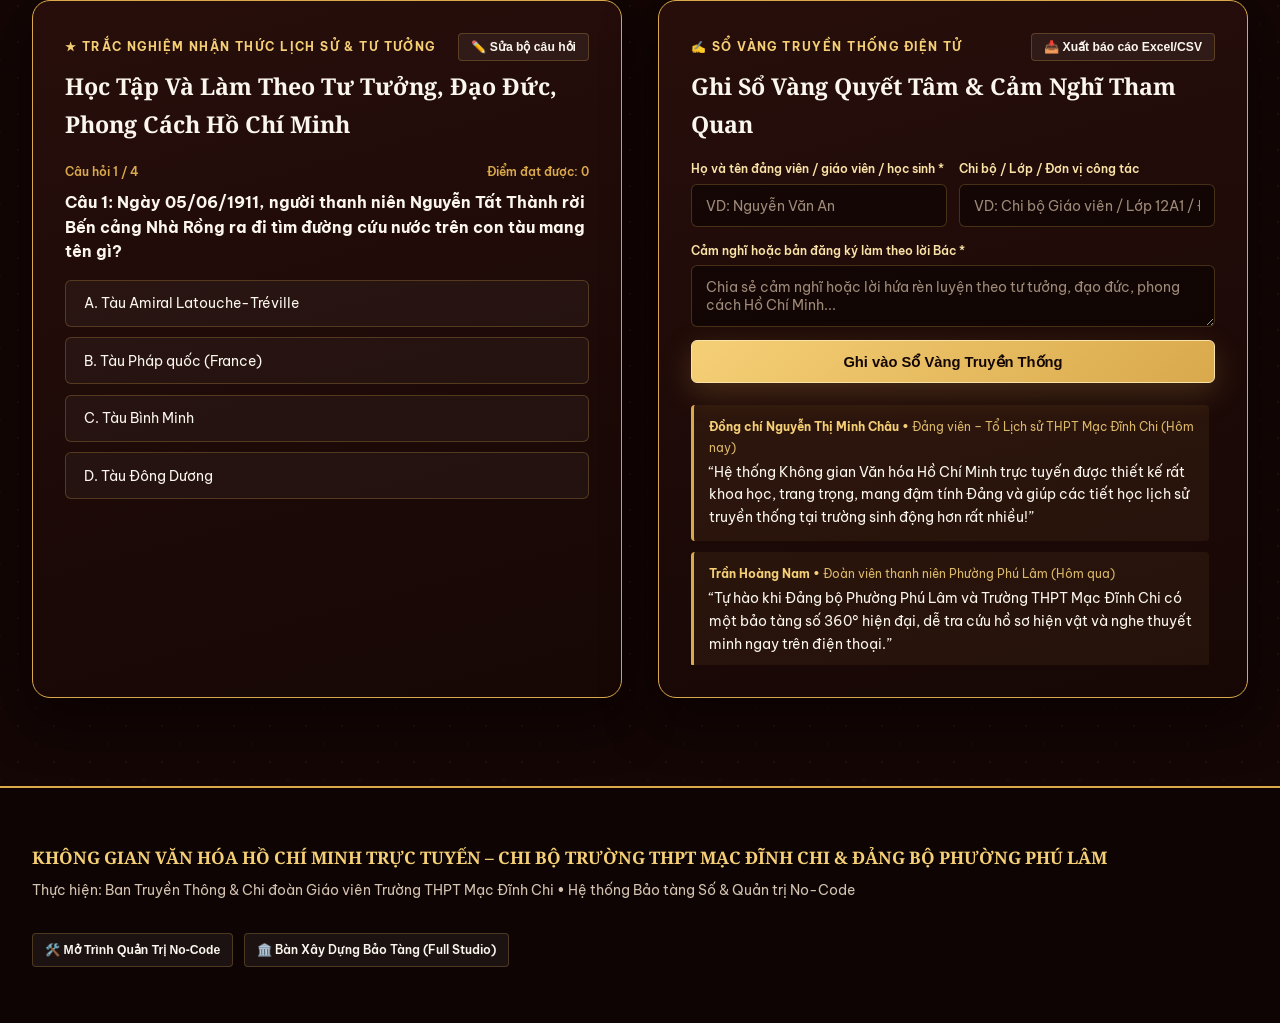
==== commit 1d1029a5: "Nâng cấp Không Gian Văn Hóa Hồ Chí Minh chuẩn tính Đảng, khoa học và tích hợp No-Code Museum Builder" ====
--- a/index.html
+++ b/index.html
@@ -4,39 +4,62 @@
 <head>
   <meta charset="UTF-8" />
   <meta name="viewport" content="width=device-width, initial-scale=1.0" />
-  <title>Không Gian Văn Hóa Hồ Chí Minh Trực Tuyến | Trường THPT Mạc Đĩnh Chi – Phường Phú Lâm</title>
-  <!-- Google Fonts hỗ trợ tiếng Việt trang trọng -->
+  <title>Không Gian Văn Hóa Hồ Chí Minh Trực Tuyến | Chi bộ Trường THPT Mạc Đĩnh Chi – Đảng bộ Phường Phú Lâm</title>
+  <meta name="description"
+    content="Hệ thống Bảo tàng số, Phòng truyền thống 360° và Kho lưu trữ Tư tưởng, Đạo đức, Phong cách Hồ Chí Minh của Chi bộ Trường THPT Mạc Đĩnh Chi phối hợp cùng Đảng bộ Phường Phú Lâm." />
   <link rel="preconnect" href="https://fonts.googleapis.com">
   <link rel="preconnect" href="https://fonts.gstatic.com" crossorigin>
   <link
-    href="https://fonts.googleapis.com/css2?family=Noto+Serif:ital,wght@0,500;0,700;1,400&family=Playfair+Display:ital,wght@0,600;0,700;1,600&family=Plus+Jakarta+Sans:wght@400;500;600;700&display=swap"
+    href="https://fonts.googleapis.com/css2?family=Be+Vietnam+Pro:ital,wght@0,400;0,500;0,600;0,700;1,400&family=JetBrains+Mono:wght@500;700&family=Noto+Serif:ital,wght@0,600;0,700;1,400;1,600&display=swap"
     rel="stylesheet">
   <link rel="stylesheet" href="styles.css" />
 </head>
 
 <body class="bg-pattern">
 
+  <!-- DẢI KHÁNH TIẾT ĐẢNG CỘNG SẢN VIỆT NAM -->
+  <div class="party-top-ribbon" data-cms-edit="general" data-cms-label="Khẩu hiệu Đảng & Đơn vị">
+    <div class="party-ribbon-inner">
+      <div class="party-slogan-group">
+        <span class="party-flag-badge" title="Đảng Cộng sản Việt Nam">
+          <!-- Biểu trưng Búa Liềm & Sao Vàng -->
+          <svg width="14" height="14" viewBox="0 0 24 24" fill="currentColor" aria-hidden="true">
+            <path d="M12 2L14.85 8.65L22 9.25L16.55 13.95L18.2 21L12 17.25L5.8 21L7.45 13.95L2 9.25L9.15 8.65L12 2Z" />
+          </svg>
+          ĐẢNG CỘNG SẢN VIỆT NAM
+        </span>
+        <span id="cmsPartySlogan">ĐẢNG CỘNG SẢN VIỆT NAM QUANG VINH MUÔN NĂM • HỌC TẬP VÀ LÀM THEO TƯ TƯỞNG, ĐẠO ĐỨC,
+          PHONG CÁCH HỒ CHÍ MINH</span>
+      </div>
+      <div class="party-ribbon-meta">
+        <span id="cmsPartyCellBadge">Chi bộ THPT Mạc Đĩnh Chi • Đảng bộ Phường Phú Lâm</span>
+        <a href="admin.html" class="ribbon-admin-link" title="Mở Bàn Xây dựng Bảo tàng toàn màn hình">
+          🏛️ Studio Quản Trị Toàn Màn Hình
+        </a>
+      </div>
+    </div>
+  </div>
+
   <!-- THANH ĐIỀU HƯỚNG CỐ ĐỊNH -->
   <header class="site-header">
     <div class="nav-container">
-      <a href="#top" class="brand-identity">
+      <a href="#top" class="brand-identity" data-cms-edit="general" data-cms-label="Thương hiệu & Tên Trường">
         <div class="brand-emblem" aria-hidden="true">
-          <svg width="24" height="24" viewBox="0 0 24 24" fill="#f0c975">
+          <svg width="24" height="24" viewBox="0 0 24 24" fill="#f5cf76">
             <path d="M12 2L14.85 8.65L22 9.25L16.55 13.95L18.2 21L12 17.25L5.8 21L7.45 13.95L2 9.25L9.15 8.65L12 2Z" />
           </svg>
         </div>
         <div class="brand-text-group">
-          <span class="brand-sub">Trường THPT Mạc Đĩnh Chi • Phường Phú Lâm</span>
-          <span class="brand-title">Không Gian Văn Hóa Hồ Chí Minh</span>
+          <span id="cmsBrandSub" class="brand-sub">Chi bộ Trường THPT Mạc Đĩnh Chi • Đảng bộ Phường Phú Lâm</span>
+          <span id="cmsBrandTitle" class="brand-title">Không Gian Văn Hóa Hồ Chí Minh</span>
         </div>
       </a>
 
       <ul class="nav-links">
-        <li><a href="#phong-360">Phòng Bảo tàng 360°</a></li>
-        <li><a href="#dong-thoi-gian">Biên niên sử</a></li>
-        <li><a href="#hien-vat-so">Hiện vật & Tủ sách</a></li>
-        <li><a href="#tuong-tac">Trắc nghiệm & Sổ vàng</a></li>
-        <li><a href="#lo-trinh">Hướng dẫn triển khai</a></li>
+        <li><a href="#phong-360">I. Không gian 360°</a></li>
+        <li><a href="#dong-thoi-gian">II. Biên niên sử Đảng & Bác</a></li>
+        <li><a href="#hien-vat-so">III. Kho Lưu trữ & Tủ sách</a></li>
+        <li><a href="#tuong-tac">IV. Sinh hoạt Chính trị</a></li>
       </ul>
 
       <div class="nav-actions">
@@ -44,98 +67,128 @@
           <span class="audio-wave">
             <span></span><span></span><span></span>
           </span>
-          <span id="audioGuideLabel">Thuyết minh tự động</span>
+          <span id="audioGuideLabel">Thuyết minh</span>
         </button>
+
+        <button id="btnInlineEditToggle" class="btn-inline-edit-toggle" type="button"
+          title="Bật chế độ bấm vào bất kỳ đâu trên trang để sửa trực tiếp">
+          ✏️ Sửa trực tiếp
+        </button>
+
+        <button id="btnOpenStudio" class="btn-studio-trigger" type="button"
+          title="Mở Trình Xây dựng & Quản trị Bảo tàng Không cần Code">
+          🛠️ Quản trị Bảo tàng (No-Code)
+        </button>
       </div>
     </div>
   </header>
 
-  <!-- 1. SẢNH KHÁNH TIẾT (HERO SECTION) -->
+  <!-- PHÂN KHU I: SẢNH KHÁNH TIẾT (HERO SECTION) -->
   <section id="top" class="hero-section">
     <div class="hero-glow"></div>
     <div class="hero-container">
-      <div class="hero-copy">
+      <div class="hero-copy" data-cms-edit="general" data-cms-label="Nội dung Sảnh Khánh Tiết">
         <div class="location-badge">
-          <span>★</span> Trường THPT Mạc Đĩnh Chi • Phường Phú Lâm
-        </div>
+          <span>★</span>
+          <span id="cmsHeroBadge">Công trình Chào mừng • Chi bộ THPT Mạc Đĩnh Chi & Đảng bộ Phường Phú Lâm</span>
+        </div>
+
         <h1 class="hero-title">
-          Không Gian Văn Hóa Hồ Chí Minh
-          <span class="gold-highlight">Bảo Tàng Số & Phòng Truyền Thống 360°</span>
+          <span id="cmsHeroTitleMain">Không Gian Văn Hóa Hồ Chí Minh</span>
+          <span id="cmsHeroTitleSub" class="gold-highlight">Hệ Thống Bảo Tàng Số, Lưu Trữ Lịch Sử Đảng & Phòng Truyền
+            Thống 360°</span>
         </h1>
 
         <div class="hero-quote-box">
-          <p class="hero-quote-text">
+          <p id="cmsHeroQuote" class="hero-quote-text">
             “Vì lợi ích mười năm thì phải trồng cây, vì lợi ích trăm năm thì phải trồng người.”
           </p>
-          <span class="hero-quote-author">— Chủ tịch Hồ Chí Minh</span>
-        </div>
-
-        <p class="hero-desc">
-          Công trình số hóa Không gian Văn hóa Hồ Chí Minh của <strong>Trường THPT Mạc Đĩnh Chi</strong> phối hợp cùng địa bàn <strong>Phường Phú Lâm</strong>. Kết hợp hài hòa giữa trang triển lãm tương tác đa phương tiện và góc tham quan phòng bảo tàng thật 360° ngay trên điện thoại và máy tính.
+          <span id="cmsHeroQuoteAuthor" class="hero-quote-author">— Chủ tịch Hồ Chí Minh</span>
+        </div>
+
+        <p id="cmsHeroDesc" class="hero-desc">
+          Công trình số hóa chuẩn mực của <strong>Chi bộ Trường THPT Mạc Đĩnh Chi</strong> phối hợp cùng <strong>Đảng bộ
+            Phường Phú Lâm</strong>. Tích hợp đồng bộ không gian trưng bày thực tế 360°, biên niên sử cách mạng, kho lưu
+          trữ hiện vật chuẩn bảo tàng học và hệ thống quản trị trực quan không cần lập trình (No-Code).
         </p>
 
         <div class="hero-cta-group">
           <a href="#phong-360" class="btn-primary">
-            <span>🏛️</span> Bước vào Phòng Bảo Tàng 360°
+            Bước vào Phòng Trưng Bày 360°
           </a>
           <a href="#hien-vat-so" class="btn-secondary">
-            <span>📖</span> Khám phá Hiện vật & Tủ sách
+            Tra cứu Hồ sơ Hiện vật & Tủ sách Đảng
           </a>
         </div>
       </div>
 
-      <!-- Khung biểu trưng Khánh tiết -->
-      <div class="hero-visual-frame">
+      <!-- Khung Biểu trưng Khánh tiết Trung tâm -->
+      <div class="hero-visual-frame" data-cms-edit="general" data-cms-label="Khung Khánh Tiết & Số liệu">
         <div class="monument-artwork">
-          <div class="lotus-mandala">
+          <div class="monument-top-banners">
+            <span>★ ĐẢNG CỘNG SẢN VIỆT NAM ★</span>
+            <span>NƯỚC CHXHCN VIỆT NAM</span>
+          </div>
+
+          <div class="lotus-mandala" id="cmsHeroEmblemContainer">
             <div class="lotus-ring"></div>
-            <svg width="96" height="96" viewBox="0 0 100 100" fill="none">
-              <circle cx="50" cy="50" r="42" stroke="#d4a853" stroke-width="1.5" stroke-dasharray="4 4" />
-              <path d="M50 16L58.5 39H83L63 53.5L70.5 77L50 62.5L29.5 77L37 53.5L17 39H41.5L50 16Z" fill="#f0c975" />
+            <div class="lotus-ring-inner"></div>
+            <img id="cmsHeroCustomImage" class="hero-custom-img" src="" alt="Biểu trưng trung tâm"
+              style="display: none;" />
+            <svg id="cmsHeroDefaultSvg" width="96" height="96" viewBox="0 0 100 100" fill="none">
+              <circle cx="50" cy="50" r="44" stroke="#f5cf76" stroke-width="1.5" stroke-dasharray="4 4" />
+              <circle cx="50" cy="50" r="36" fill="#7c0d12" stroke="#d9a94c" stroke-width="1.2" />
+              <path d="M50 18L57.8 39.2H80.4L62.1 52.4L69.1 74L50 60.6L30.9 74L37.9 52.4L19.6 39.2H42.2L50 18Z"
+                fill="#f5cf76" />
             </svg>
           </div>
-          <h2 class="monument-caption">Trường THPT Mạc Đĩnh Chi</h2>
-          <p class="monument-sub">Không gian Văn hóa Hồ Chí Minh trực tuyến – Liên kết Phường Phú Lâm</p>
-        </div>
-
-        <div class="stats-ribbon">
+
+          <h2 id="cmsMonumentTitle" class="monument-caption">Chi Bộ Trường THPT Mạc Đĩnh Chi</h2>
+          <p id="cmsMonumentSub" class="monument-sub">Địa chỉ Đỏ Giáo dục Lý tưởng Cách mạng – Liên kết Đảng bộ Phường
+            Phú Lâm</p>
+        </div>
+
+        <div id="cmsStatsRibbon" class="stats-ribbon">
           <div class="stat-item">
-            <span class="stat-num">04</span>
-            <span class="stat-label">Phân khu trưng bày</span>
+            <span id="cmsStat1Num" class="stat-num">04</span>
+            <span id="cmsStat1Label" class="stat-label">Vách trưng bày 360°</span>
           </div>
           <div class="stat-item">
-            <span class="stat-num">360°</span>
-            <span class="stat-label">Điểm chạm Hotspot</span>
+            <span id="cmsStat2Num" class="stat-num">06+</span>
+            <span id="cmsStat2Label" class="stat-label">Hồ sơ Hiện vật chuẩn hóa</span>
           </div>
           <div class="stat-item">
-            <span class="stat-num">100%</span>
-            <span class="stat-label">Tương thích Di động</span>
+            <span id="cmsStat3Num" class="stat-num">100%</span>
+            <span id="cmsStat3Label" class="stat-label">Quản trị No-Code Trực quan</span>
           </div>
         </div>
       </div>
     </div>
   </section>
 
-  <!-- 2. MÔ PHỎNG PHÒNG BẢO TÀNG THẬT 360° (ZERO SERVER GPU) -->
-  <section id="phong-360" class="section-block">
+  <!-- PHÂN KHU II: MÔ PHỎNG PHÒNG BẢO TÀNG THẬT 360° -->
+  <section id="phong-360" class="section-block" data-cms-edit="walls" data-cms-label="Phòng Bảo Tàng 360° (4 Vách)">
     <div class="section-header">
-      <div class="section-kicker">★ Trải nghiệm Không gian Thực & Ảo (Hybrid)</div>
-      <h2 class="section-title">Tham Quan Phòng Bảo Tàng Của Trường (Góc nhìn 4 Vách)</h2>
+      <div class="section-index-pill">PHÂN KHU I • KHÔNG GIAN KHÁNH TIẾT & TRƯNG BÀY 360°</div>
+      <h2 class="section-title">Tham Quan Phòng Truyền Thống 360° (Mô Hình 4 Vách Khoa Học)</h2>
       <p class="section-subtitle">
-        Kéo chuột qua trái/phải hoặc bấm vào từng vách tường bên dưới để xoay góc nhìn trong phòng bảo tàng. Bấm vào các
-        nút điểm sáng <strong>(+)</strong> trên kệ trưng bày để nghe thuyết minh và xem tư liệu phóng to.
+        Kéo chuột trái/phải, bấm vào các tab vách tường hoặc chọn trên <strong>Sơ đồ mặt bằng Radar</strong> góc dưới để
+        xoay góc nhìn 360°. Bấm vào các điểm chạm <strong>(+)</strong> trên từng tủ trưng bày để mở hồ sơ lưu trữ và
+        nghe thuyết minh.
       </p>
     </div>
 
     <div class="virtual-room-wrapper">
       <div class="room-toolbar">
-        <div class="room-Wall-tabs">
-          <button class="wall-tab active" type="button">1. Vách Khánh Tiết (Chính diện)</button>
-          <button class="wall-tab" type="button">2. Vách Hành Trình Cứu Nước</button>
-          <button class="wall-tab" type="button">3. Vách Bác Hồ Với Giáo Dục</button>
-          <button class="wall-tab" type="button">4. Vách Trường & Phường Phú Lâm</button>
-        </div>
-        <span class="room-tech-badge">⚡ Công nghệ CSS 3D Panorama – Không cần GPU Server</span>
+        <div id="roomWallTabs" class="room-Wall-tabs">
+          <!-- Render động từ MUSEUM_STATE.walls -->
+        </div>
+        <div class="room-toolbar-right">
+          <button type="button" class="cms-btn-sm" onclick="openCmsStudio('walls')">
+            🖼️ Thay ảnh nền Vách & Sửa Kệ trưng bày
+          </button>
+          <span class="room-tech-badge">⚡ Kiến trúc 360° Hybrid</span>
+        </div>
       </div>
 
       <div id="roomViewport" class="room-viewport">
@@ -146,143 +199,37 @@
           <div class="ceiling-light"></div>
         </div>
 
-        <!-- 4 Vách tường trượt mượt như góc xoay 360 -->
-        <div id="panoramaStage" class="panorama-stage">
-
-          <!-- VÁCH 1: SẢNH CHÍNH DIỆN -->
-          <div class="museum-wall">
-            <div class="wall-banner">Vách 1 • Sảnh Khánh Tiết & 5 Điều Bác Hồ Dạy</div>
-            <div class="wall-exhibits-row">
-              <div class="wall-frame" onclick="openArtifactById('art-5')">
-                <span class="hotspot-pin" title="Bấm xem chi tiết">+</span>
-                <div class="wall-frame-category">Bảng Trích Dẫn Bên Trái</div>
-                <h3 class="wall-frame-title">5 Điều Bác Hồ Dạy Thiếu Niên, Nhi Đồng</h3>
-                <p class="wall-frame-desc">Được treo trang trọng tại phòng truyền thống. Bấm vào để nghe đọc 5 điều Bác
-                  dạy.</p>
-              </div>
-
-              <div class="wall-frame"
-                style="border-color: #f0c975; background: linear-gradient(145deg, #4f1414, #280909); text-align: center;"
-                onclick="speakText('Không có gì quý hơn độc lập, tự do. Chủ tịch Hồ Chí Minh sống mãi trong sự nghiệp của chúng ta.')">
-                <span class="hotspot-pin" title="Bấm nghe thuyết minh">+</span>
-                <div class="wall-frame-category">Bục Tượng Đài Trung Tâm</div>
-                <h3 class="wall-frame-title">Tượng Chân Dung Chủ Tịch Hồ Chí Minh</h3>
-                <p class="wall-frame-desc">Không gian dâng hoa và sinh hoạt đầu tuần của thầy trò nhà trường cùng đoàn
-                  viên Phường Phú Lâm.</p>
-              </div>
-
-              <div class="wall-frame" onclick="openArtifactById('art-2')">
-                <span class="hotspot-pin" title="Bấm xem chi tiết">+</span>
-                <div class="wall-frame-category">Bảng Trích Dẫn Bên Phải</div>
-                <h3 class="wall-frame-title">Thư Bác Gửi Học Sinh Khai Trường (9/1945)</h3>
-                <p class="wall-frame-desc">Lời nhắn nhủ non sông Việt Nam sánh vai cùng các cường quốc năm châu.</p>
-              </div>
-            </div>
-          </div>
-
-          <!-- VÁCH 2: QUÊ HƯƠNG & HÀNH TRÌNH CỨU NƯỚC -->
-          <div class="museum-wall">
-            <div class="wall-banner">Vách 2 • Quê Hương Kim Liên & 30 Năm Tìm Đường Cứu Nước</div>
-            <div class="wall-exhibits-row">
-              <div class="wall-frame" onclick="openArtifactById('art-1')">
-                <span class="hotspot-pin">+</span>
-                <div class="wall-frame-category">Tủ Kính Mô Hình</div>
-                <h3 class="wall-frame-title">Tàu Amiral Latouche-Tréville (1911)</h3>
-                <p class="wall-frame-desc">Mô hình con tàu tại Bến Nhà Rồng. Có thể thay bằng ảnh chụp thật tủ kính tại
-                  phòng của trường.</p>
-              </div>
-
-              <div class="wall-frame" onclick="openArtifactById('art-3')">
-                <span class="hotspot-pin">+</span>
-                <div class="wall-frame-category">Tủ Hiện Vật Phục Chế</div>
-                <h3 class="wall-frame-title">Đôi Dép Cao Su & Áo Kaki Giản Dị</h3>
-                <p class="wall-frame-desc">Tấm gương đạo đức cần, kiệm, liêm, chính, chí công vô tư của Bác.</p>
-              </div>
-
-              <div class="wall-frame" onclick="openArtifactById('art-4')">
-                <span class="hotspot-pin">+</span>
-                <div class="wall-frame-category">Bản Đồ Lịch Sử</div>
-                <h3 class="wall-frame-title">Hành Trình Qua 3 Đại Dương, 4 Châu Lục</h3>
-                <p class="wall-frame-desc">Sơ đồ trực quan từ Bến Nhà Rồng (1911) đến Pác Bó – Cao Bằng (1941).</p>
-              </div>
-            </div>
-          </div>
-
-          <!-- VÁCH 3: BÁC HỒ VỚI GIÁO DỤC & TỦ SÁCH -->
-          <div class="museum-wall">
-            <div class="wall-banner">Vách 3 • Tủ Sách Hồ Chí Minh & Sự Nghiệp Trồng Người</div>
-            <div class="wall-exhibits-row">
-              <div class="wall-frame" onclick="openArtifactById('art-4')">
-                <span class="hotspot-pin">+</span>
-                <div class="wall-frame-category">Kệ Sách Số Hóa</div>
-                <h3 class="wall-frame-title">Tác Phẩm “Đường Kách Mệnh” & “Nhật Ký Trong Tù”</h3>
-                <p class="wall-frame-desc">Tích hợp mã QR và sách lật trang điện tử cho học sinh đọc trên điện thoại.
-                </p>
-              </div>
-
-              <div class="wall-frame" onclick="openArtifactById('art-2')">
-                <span class="hotspot-pin">+</span>
-                <div class="wall-frame-category">Chuyên Đề Giáo Dục</div>
-                <h3 class="wall-frame-title">Bác Hồ Với Thiếu Nhi & Nhà Giáo</h3>
-                <p class="wall-frame-desc">Bộ ảnh tư liệu Bác thăm các trường học và căn dặn đội ngũ thầy cô giáo.</p>
-              </div>
-
-              <div class="wall-frame"
-                onclick="speakText('Miền Nam luôn ở trong trái tim tôi. Đồng bào Nam Bộ là dân nước Việt Nam. Sông có thể cạn, núi có thể mòn, song chân lý đó không bao giờ thay đổi.')">
-                <span class="hotspot-pin">+</span>
-                <div class="wall-frame-category">Chuyên Đề Miền Nam</div>
-                <h3 class="wall-frame-title">Bác Hồ Với Đồng Bào Miền Nam</h3>
-                <p class="wall-frame-desc">Hình ảnh cây vú sữa miền Nam và tình cảm sâu nặng của Bác dành cho Sài Gòn –
-                  Gia Định.</p>
-              </div>
-            </div>
-          </div>
-
-          <!-- VÁCH 4: NHÀ TRƯỜNG & PHƯỜNG PHÚ LÂM -->
-          <div class="museum-wall">
-            <div class="wall-banner">Vách 4 • Góc Hoạt Động Nhà Trường & Phường Phú Lâm</div>
-            <div class="wall-exhibits-row">
-              <div class="wall-frame" onclick="openArtifactById('art-6')">
-                <span class="hotspot-pin">+</span>
-                <div class="wall-frame-category">Hoạt Động Thực Tế</div>
-                <h3 class="wall-frame-title">Tiết Học Lịch Sử Tại Phòng Bảo Tàng</h3>
-                <p class="wall-frame-desc">Hình ảnh giáo viên và học sinh nhà trường học tập trực quan tại phòng bảo
-                  tàng.</p>
-              </div>
-
-              <div class="wall-frame" onclick="openArtifactById('art-6')">
-                <span class="hotspot-pin">+</span>
-                <div class="wall-frame-category">Liên Kết Địa Phương</div>
-                <h3 class="wall-frame-title">Đoàn Viên & Nhân Dân Phường Phú Lâm Tham Quan</h3>
-                <p class="wall-frame-desc">Không gian sinh hoạt chính trị, lễ kết nạp Đoàn – Đội và tọa đàm chuyên đề
-                  của Phường.</p>
-              </div>
-
-              <div class="wall-frame"
-                onclick="document.getElementById('tuong-tac').scrollIntoView({behavior:'smooth'})">
-                <span class="hotspot-pin">+</span>
-                <div class="wall-frame-category">Bàn Tương Tác Số</div>
-                <h3 class="wall-frame-title">Ghi Sổ Vàng Lưu Niệm & Trắc Nghiệm</h3>
-                <p class="wall-frame-desc">Bấm để di chuyển xuống bàn ghi cảm nghĩ trực tuyến và nhận chứng nhận tham
-                  quan.</p>
-              </div>
-            </div>
-          </div>
-
-        </div>
-
-        <!-- Sàn gạch & Thảm đỏ bảo tàng -->
+        <!-- 4 Vách tường render động từ CMS -->
+        <div id="panoramaStage" class="panorama-stage"></div>
+
+        <!-- Sàn gạch & Thảm đỏ khánh tiết -->
         <div class="room-floor">
           <div class="red-carpet"></div>
         </div>
+
+        <!-- Sơ đồ mặt bằng Radar (Architectural Floorplan Minimap) -->
+        <div class="room-radar-map" title="Sơ đồ mặt bằng 4 vách phòng truyền thống">
+          <span class="radar-title">Sơ đồ Mặt bằng</span>
+          <div class="radar-grid">
+            <button type="button" class="radar-wall-btn w-top active" onclick="goToWall(0)">V1</button>
+            <button type="button" class="radar-wall-btn w-right" onclick="goToWall(1)">V2</button>
+            <button type="button" class="radar-wall-btn w-bottom" onclick="goToWall(2)">V3</button>
+            <button type="button" class="radar-wall-btn w-left" onclick="goToWall(3)">V4</button>
+            <div id="radarFovCone" class="radar-fov-cone">
+              <div class="radar-center-dot"></div>
+            </div>
+          </div>
+          <span id="radarDirectionLabel" style="font-size: 0.62rem; color: var(--text-light-muted);">Hướng Bắc (Vách
+            1)</span>
+        </div>
       </div>
 
       <div class="room-footer-bar">
         <div>
-          📍 <strong id="currentWallIndicator" style="color: var(--gold-bright);">Góc nhìn 1/4: Sảnh Chính diện & Tượng
-            đài Bác</strong>
-          <span style="margin-left: 0.75rem; opacity: 0.8;">(Mẹo: Sau này chụp 4 bức ảnh thật của 4 bức tường phòng bảo
-            tàng trường lắp vào đây là giống thật 100%!)</span>
+          📍 <strong id="currentWallIndicator" style="color: var(--gold-bright);">Góc nhìn 1/4: Vách Khánh Tiết Chính
+            Diện</strong>
+          <span style="margin-left: 0.6rem; opacity: 0.82;">• Bạn có thể tải ảnh chụp thực tế 4 bức tường của trường lên
+            trong mục Quản trị No-Code.</span>
         </div>
         <div class="room-controls-btns">
           <button id="btnPrevWall" class="btn-room-nav" type="button">◀ Xoay sang trái</button>
@@ -292,15 +239,15 @@
     </div>
   </section>
 
-  <!-- 3. DÒNG THỜI GIAN LỊCH SỬ (BIÊN NIÊN SỬ) -->
-  <section id="dong-thoi-gian" class="timeline-section">
+  <!-- PHÂN KHU III: BIÊN NIÊN SỬ ĐẢNG & BÁC HỒ -->
+  <section id="dong-thoi-gian" class="timeline-section" data-cms-edit="timeline" data-cms-label="Biên niên sử Lịch sử">
     <div class="timeline-container">
       <div class="section-header">
-        <div class="section-kicker">★ Hành trình Di sản</div>
-        <h2 class="section-title">Biên Niên Sử Cuộc Đời & Sự Nghiệp Chủ Tịch Hồ Chí Minh</h2>
+        <div class="section-index-pill">PHÂN KHU II • TIẾN TRÌNH LỊCH SỬ CÁCH MẠNG</div>
+        <h2 class="section-title">Biên Niên Sử Chủ Tịch Hồ Chí Minh & Sự Nghiệp Vẻ Vang Của Đảng</h2>
         <p class="section-subtitle">
-          Bấm vào từng giai đoạn lịch sử để xem nội dung chuẩn hóa và gợi ý cách sắp xếp tư liệu tương ứng trong phòng
-          bảo tàng của trường.
+          Hệ thống hóa khoa học theo phân kỳ lịch sử từ quê hương Kim Liên, hành trình 30 năm tìm đường cứu nước, sáng
+          lập Đảng Cộng sản Việt Nam đến di sản Không gian Văn hóa Hồ Chí Minh tại địa phương hôm nay.
         </p>
       </div>
 
@@ -309,72 +256,102 @@
     </div>
   </section>
 
-  <!-- 4. KHU TRƯNG BÀY HIỆN VẬT SỐ & TỦ SÁCH -->
-  <section id="hien-vat-so" class="section-block">
+  <!-- PHÂN KHU IV: KHO LƯU TRỮ HIỆN VẬT SỐ & TỦ SÁCH ĐẢNG -->
+  <section id="hien-vat-so" class="section-block" data-cms-edit="artifacts" data-cms-label="Kho Hiện vật & Tủ sách">
     <div class="section-header">
-      <div class="section-kicker">★ Kho Tư Liệu Số Hóa</div>
-      <h2 class="section-title">Hiện Vật Trưng Bày & Tủ Sách Hồ Chí Minh</h2>
+      <div class="section-index-pill">PHÂN KHU III • HỆ THỐNG HỒ SƠ LƯU TRỮ & TỦ SÁCH ĐẢNG</div>
+      <h2 class="section-title">Danh Mục Hiện Vật Trưng Bày & Tủ Sách Tư Tưởng Hồ Chí Minh</h2>
       <p class="section-subtitle">
-        Mỗi hiện vật dưới đây đều tích hợp sẵn nút <strong>Nghe thuyết minh tự động</strong> và vị trí kệ trưng bày thực
-        tế để bạn dễ dàng đối chiếu khi số hóa phòng truyền thống.
+        Mỗi hiện vật được định danh bằng <strong>Mã hồ sơ lưu trữ</strong>, tích hợp thuyết minh âm thanh tự động, vị
+        trí kệ thực tế và công cụ xuất <strong>Nhãn Mã QR</strong> để in dán trực tiếp tại phòng truyền thống của nhà
+        trường.
       </p>
     </div>
 
-    <div class="filter-bar">
-      <button class="filter-btn active" data-filter="all" type="button">Tất cả chuyên đề (06)</button>
-      <button class="filter-btn" data-filter="hien-vat" type="button">Hiện vật & Mô hình</button>
-      <button class="filter-btn" data-filter="giao-duc" type="button">Bác Hồ với Giáo dục</button>
-      <button class="filter-btn" data-filter="tu-lieu-sach" type="button">Tủ sách Điện tử</button>
-      <button class="filter-btn" data-filter="phu-lam" type="button">Trường & Phường Phú Lâm</button>
+    <div class="archive-controls-bar">
+      <div id="artifactFilterBar" class="filter-bar">
+        <button class="filter-btn active" data-filter="all" type="button">Tất cả hồ sơ</button>
+        <button class="filter-btn" data-filter="hien-vat" type="button">Hiện vật & Mô hình</button>
+        <button class="filter-btn" data-filter="giao-duc" type="button">Bác Hồ với Giáo dục</button>
+        <button class="filter-btn" data-filter="tu-lieu-sach" type="button">Tủ sách Đảng & Bác Hồ</button>
+        <button class="filter-btn" data-filter="phu-lam" type="button">Chi bộ Trường & Phường Phú Lâm</button>
+      </div>
+
+      <div class="archive-search-box">
+        <span class="archive-search-icon">🔍</span>
+        <input id="artifactSearchInput" type="search" class="archive-search-input"
+          placeholder="Tìm theo tên, mã hồ sơ, năm lịch sử..." aria-label="Tìm kiếm hiện vật" />
+      </div>
     </div>
 
     <div id="artifactsGrid" class="artifacts-grid"></div>
   </section>
 
-  <!-- 5. GÓC TƯƠNG TÁC: TRẮC NGHIỆM & SỔ VÀNG LƯU NIỆM -->
-  <section id="tuong-tac" class="section-block" style="padding-top: 2rem;">
+  <!-- PHÂN KHU V: SINH HOẠT CHÍNH TRỊ - TRẮC NGHIỆM & SỔ VÀNG -->
+  <section id="tuong-tac" class="section-block section-divider" data-cms-edit="interactive"
+    data-cms-label="Trắc nghiệm & Sổ vàng">
     <div class="section-header">
-      <div class="section-kicker">★ Hoạt Động Giáo Dục & Lan Tỏa Cộng Đồng</div>
-      <h2 class="section-title">Đố Vui Tìm Hiểu & Sổ Vàng Lưu Niệm Trực Tuyến</h2>
+      <div class="section-index-pill">PHÂN KHU IV • SINH HOẠT CHÍNH TRỊ & LAN TỎA CỘNG ĐỒNG</div>
+      <h2 class="section-title">Tìm Hiểu Tư Tưởng Hồ Chí Minh & Sổ Vàng Lưu Niệm Điện Tử</h2>
       <p class="section-subtitle">
-        Hai tính năng giúp Ban Giám Hiệu và Phường Phú Lâm thu hút hàng ngàn lượt học sinh, phụ huynh và đoàn viên tham
-        gia thực chất (có số liệu thống kê báo cáo).
+        Công cụ phục vụ sinh hoạt chi bộ, sinh hoạt Đoàn – Đội dưới cờ và tiết học lịch sử địa phương, có thống kê và
+        xuất dữ liệu báo cáo Ban Giám Hiệu cùng Đảng ủy Phường Phú Lâm.
       </p>
     </div>
 
     <div class="dual-interactive-grid">
-      <!-- Cột Trái: Mini-game Trắc nghiệm -->
+      <!-- Cột Trái: Trắc nghiệm Nhận thức Chính trị -->
       <div class="interactive-panel">
-        <span
-          style="font-size: 0.76rem; text-transform: uppercase; letter-spacing: 0.12em; color: var(--gold-primary); font-weight: 700;">
-          🎯 Trắc nghiệm Tương tác
-        </span>
-        <h3 style="font-family: var(--font-serif); font-size: 1.5rem; margin: 0.35rem 0 1.25rem;">
-          Tìm Hiểu Về Bác Hồ & Không Gian Văn Hóa
+        <div style="display:flex; justify-content:space-between; align-items:center; margin-bottom:0.35rem;">
+          <span
+            style="font-size: 0.74rem; text-transform: uppercase; letter-spacing: 0.12em; color: var(--gold-bright); font-weight: 700;">
+            ★ Trắc nghiệm Nhận thức Lịch sử & Tư tưởng
+          </span>
+          <button type="button" class="cms-btn-sm" onclick="openCmsStudio('interactive')">✏️ Sửa bộ câu hỏi</button>
+        </div>
+        <h3
+          style="font-family: var(--font-serif); font-size: 1.45rem; margin-bottom: 1.15rem; color: var(--text-light);">
+          Học Tập Và Làm Theo Tư Tưởng, Đạo Đức, Phong Cách Hồ Chí Minh
         </h3>
-        <div id="quizContainer"></div>
+        <div id="quizContainer" style="flex:1;"></div>
       </div>
 
       <!-- Cột Phải: Sổ vàng lưu niệm -->
       <div class="interactive-panel">
-        <span
-          style="font-size: 0.76rem; text-transform: uppercase; letter-spacing: 0.12em; color: var(--gold-primary); font-weight: 700;">
-          ✍️ Sổ Vàng Lưu Niệm
-        </span>
-        <h3 style="font-family: var(--font-serif); font-size: 1.5rem; margin: 0.35rem 0 1rem;">
-          Gửi Cảm Nghĩ Tham Quan Bảo Tàng
+        <div style="display:flex; justify-content:space-between; align-items:center; margin-bottom:0.35rem;">
+          <span
+            style="font-size: 0.74rem; text-transform: uppercase; letter-spacing: 0.12em; color: var(--gold-bright); font-weight: 700;">
+            ✍️ Sổ Vàng Truyền Thống Điện Tử
+          </span>
+          <button type="button" class="cms-btn-sm" onclick="exportGuestbookCSV()"
+            title="Tải danh sách cảm nghĩ về máy tính (CSV/Excel)">
+            📥 Xuất báo cáo Excel/CSV
+          </button>
+        </div>
+        <h3 style="font-family: var(--font-serif); font-size: 1.45rem; margin-bottom: 1rem; color: var(--text-light);">
+          Ghi Sổ Vàng Quyết Tâm & Cảm Nghĩ Tham Quan
         </h3>
 
         <form id="guestbookForm" class="guestbook-form">
-          <div style="display: grid; grid-template-columns: 1fr 1fr; gap: 0.75rem;">
-            <input id="guestName" class="input-field" type="text" placeholder="Họ và tên của bạn *" required />
-            <input id="guestRole" class="input-field" type="text"
-              placeholder="Đơn vị (VD: Lớp 9A / Đoàn Phường Phú Lâm)" />
-          </div>
-          <textarea id="guestMessage" class="input-field" rows="2"
-            placeholder="Chia sẻ cảm nghĩ hoặc lời hứa học tập và làm theo lời Bác... *" required></textarea>
+          <div class="cms-grid-2" style="gap: 0.75rem;">
+            <div class="form-group">
+              <label class="form-label" for="guestName">Họ và tên đảng viên / giáo viên / học sinh *</label>
+              <input id="guestName" class="input-field" type="text" placeholder="VD: Nguyễn Văn An" required />
+            </div>
+            <div class="form-group">
+              <label class="form-label" for="guestRole">Chi bộ / Lớp / Đơn vị công tác</label>
+              <input id="guestRole" class="input-field" type="text"
+                placeholder="VD: Chi bộ Giáo viên / Lớp 12A1 / Đoàn Phường" />
+            </div>
+          </div>
+          <div class="form-group">
+            <label class="form-label" for="guestMessage">Cảm nghĩ hoặc bản đăng ký làm theo lời Bác *</label>
+            <textarea id="guestMessage" class="input-field" rows="2"
+              placeholder="Chia sẻ cảm nghĩ hoặc lời hứa rèn luyện theo tư tưởng, đạo đức, phong cách Hồ Chí Minh..."
+              required></textarea>
+          </div>
           <button type="submit" class="btn-primary" style="justify-content: center; padding: 0.75rem;">
-            Ghi vào Sổ Vàng Lưu Niệm
+            Ghi vào Sổ Vàng Truyền Thống
           </button>
         </form>
 
@@ -383,57 +360,7 @@
     </div>
   </section>
 
-  <!-- 6. BẢNG HƯỚNG DẪN SỐ HÓA TỪ PHÒNG THẬT LÊN ONLINE (DÀNH CHO BẠN BÁO CÁO BGH & PHƯỜNG) -->
-  <section id="lo-trinh" class="section-block" style="padding-top: 1rem;">
-    <div
-      style="background: linear-gradient(145deg, #2d1511, #190b08); border: 2px solid var(--gold-primary); border-radius: 20px; padding: 2.5rem;">
-      <div class="section-kicker">📋 Quy trình chuyển đổi từ Phòng thật sang Bản chính thức</div>
-      <h2 style="font-family: var(--font-serif); font-size: 1.85rem; margin-bottom: 1rem;">
-        3 Bước Đơn Giản Để Hoàn Thiện Bảo Tàng Của Trường Bạn
-      </h2>
-      <p style="color: var(--text-light-muted); margin-bottom: 1.75rem; max-width: 75ch;">
-        Bản mẫu (Prototype) này đã có đầy đủ khung giao diện, tính năng xoay 4 vách, thuyết minh âm thanh, trắc nghiệm
-        và sổ vàng. Để biến thành bản chính thức của trường trình Phường Phú Lâm, bạn chỉ cần:
-      </p>
-
-      <div style="display: grid; grid-template-columns: repeat(auto-fit, minmax(260px, 1fr)); gap: 1.5rem;">
-        <div
-          style="background: rgba(0,0,0,0.35); border: 1px solid var(--gold-muted); padding: 1.35rem; border-radius: 12px;">
-          <strong style="color: var(--gold-bright); font-size: 1.05rem; display: block; margin-bottom: 0.5rem;">
-            Bước 1: Chụp ảnh bằng Điện thoại
-          </strong>
-          <p style="font-size: 0.88rem; color: var(--text-light-muted);">
-            Đứng giữa phòng bảo tàng thật của trường, chụp 4 bức ảnh ngang của 4 vách tường (hoặc dùng chế độ Panorama
-            trên iPhone/Samsung) và chụp cận cảnh 8–10 hiện vật/bảng trích dẫn tiêu biểu.
-          </p>
-        </div>
-
-        <div
-          style="background: rgba(0,0,0,0.35); border: 1px solid var(--gold-muted); padding: 1.35rem; border-radius: 12px;">
-          <strong style="color: var(--gold-bright); font-size: 1.05rem; display: block; margin-bottom: 0.5rem;">
-            Bước 2: Thay ảnh & Tên Trường vào Web
-          </strong>
-          <p style="font-size: 0.88rem; color: var(--text-light-muted);">
-            Gửi các bức ảnh đó vào thư mục này, mình sẽ lắp thẳng ảnh thật của phòng bảo tàng trường bạn vào khung 360°
-            và cập nhật đúng tên trường, logo trường cùng các hoạt động với Phường Phú Lâm.
-          </p>
-        </div>
-
-        <div
-          style="background: rgba(0,0,0,0.35); border: 1px solid var(--gold-muted); padding: 1.35rem; border-radius: 12px;">
-          <strong style="color: var(--gold-bright); font-size: 1.05rem; display: block; margin-bottom: 0.5rem;">
-            Bước 3: In Mã QR Dán Tại Phòng Thật & Cổng Trường
-          </strong>
-          <p style="font-size: 0.88rem; color: var(--text-light-muted);">
-            Đưa web lên tên miền của trường (không cần GPU, chạy nhẹ trên mọi hosting thông thường). In bảng mã QR đặt
-            tại phòng bảo tàng và gửi link cho UBND/Đoàn Phường Phú Lâm.
-          </p>
-        </div>
-      </div>
-    </div>
-  </section>
-
-  <!-- MODAL CHI TIẾT HIỆN VẬT -->
+  <!-- MODAL CHI TIẾT HIỆN VẬT & MÃ QR -->
   <div id="artifactModal" class="modal-backdrop" onclick="if(event.target === this) closeArtifactModal()">
     <div class="modal-content">
       <button class="modal-close" onclick="closeArtifactModal()" title="Đóng">✕</button>
@@ -441,12 +368,84 @@
     </div>
   </div>
 
+  <!-- =================================================================
+       TRÌNH QUẢN TRỊ & XÂY DỰNG BẢO TÀNG KHÔNG CẦN CODE (NO-CODE STUDIO)
+       ================================================================= -->
+  <div id="cmsStudioDrawer" class="cms-drawer-backdrop" onclick="if(event.target === this) closeCmsStudio()">
+    <aside class="cms-studio-panel" aria-label="Trình Quản trị Bảo tàng No-Code">
+      <div class="cms-header">
+        <div class="cms-header-title">
+          <span style="font-size: 1.5rem;">🛠️</span>
+          <div>
+            <h2>Trình Xây Dựng Bảo Tàng Số (No-Code Studio)</h2>
+            <p style="font-size: 0.75rem; color: var(--text-light-muted);">
+              Chỉnh sửa toàn bộ nội dung, hình ảnh 4 vách 360°, hiện vật, biên niên sử và câu hỏi mà không cần biết lập
+              trình.
+            </p>
+          </div>
+        </div>
+        <div class="cms-header-actions">
+          <a href="admin.html" class="cms-btn-sm"
+            style="text-decoration:none; background:rgba(217,169,76,0.18); color:var(--gold-bright);">
+            🖥️ Mở Bản Toàn Màn Hình
+          </a>
+          <button type="button" class="modal-close" style="position:static;" onclick="closeCmsStudio()"
+            title="Đóng">✕</button>
+        </div>
+      </div>
+
+      <!-- Thanh chuyển Tab Quản trị -->
+      <div class="cms-tabs-nav" id="cmsTabsNav">
+        <button type="button" class="cms-tab-btn active" data-tab="general">1. Đảng Bộ & Sảnh Chính</button>
+        <button type="button" class="cms-tab-btn" data-tab="walls">2. Phòng 360° (4 Vách)</button>
+        <button type="button" class="cms-tab-btn" data-tab="timeline">3. Biên Niên Sử</button>
+        <button type="button" class="cms-tab-btn" data-tab="artifacts">4. Kho Hiện Vật & Ảnh</button>
+        <button type="button" class="cms-tab-btn" data-tab="interactive">5. Trắc Nghiệm & Sổ Vàng</button>
+        <button type="button" class="cms-tab-btn" data-tab="publish">6. Sao Lưu & Xuất Bản</button>
+      </div>
+
+      <!-- Nội dung Form No-Code động -->
+      <div id="cmsStudioBody" class="cms-body"></div>
+
+      <!-- Chân trang Studio -->
+      <div class="cms-footer">
+        <div style="font-size: 0.78rem; color: var(--text-light-muted);">
+          💡 Mọi thay đổi được tự động áp dụng ngay lập tức. Bạn có thể xuất file JSON để lưu trữ vĩnh viễn.
+        </div>
+        <div style="display: flex; gap: 0.65rem;">
+          <button type="button" class="cms-btn-sm" onclick="exportMuseumJson()">💾 Tải File Cấu Hình (.json)</button>
+          <button type="button" class="btn-primary" style="padding: 0.55rem 1.25rem; font-size: 0.84rem;"
+            onclick="saveAndCloseCms()">
+            ✔ Lưu & Xem Bảo Tàng
+          </button>
+        </div>
+      </div>
+    </aside>
+  </div>
+
+  <!-- Thông báo Toast khi lưu -->
+  <div id="cmsToast" class="cms-toast">✔ Đã lưu thay đổi vào Bảo tàng Số!</div>
+
   <!-- CHÂN TRANG -->
   <footer class="site-footer">
-    <p style="color: var(--gold-bright); font-family: var(--font-serif); font-size: 1.1rem; margin-bottom: 0.4rem;">
-      KHÔNG GIAN VĂN HÓA HỒ CHÍ MINH TRỰC TUYẾN – TRƯỜNG THPT MẠC ĐĨNH CHI & PHƯỜNG PHÚ LÂM
-    </p>
-    <p>Thực hiện: Ban Truyền Thông Trường THPT Mạc Đĩnh Chi • Giải pháp Bảo tàng Số Tương tác (Hybrid 360° & Digital Exhibition)</p>
+    <div class="footer-inner">
+      <div>
+        <p id="cmsFooterTitle"
+          style="color: var(--gold-bright); font-family: var(--font-serif); font-size: 1.08rem; font-weight: 700; margin-bottom: 0.35rem;">
+          KHÔNG GIAN VĂN HÓA HỒ CHÍ MINH TRỰC TUYẾN – CHI BỘ TRƯỜNG THPT MẠC ĐĨNH CHI & ĐẢNG BỘ PHƯỜNG PHÚ LÂM
+        </p>
+        <p id="cmsFooterSub">
+          Thực hiện: Ban Truyền Thông & Chi đoàn Giáo viên Trường THPT Mạc Đĩnh Chi • Hệ thống Bảo tàng Số & Quản trị
+          No-Code
+        </p>
+      </div>
+      <div style="display:flex; gap:0.65rem; flex-wrap:wrap;">
+        <button type="button" class="cms-btn-sm" onclick="openCmsStudio('general')">🛠️ Mở Trình Quản Trị
+          No-Code</button>
+        <a href="admin.html" class="cms-btn-sm" style="text-decoration:none;">🏛️ Bàn Xây Dựng Bảo Tàng (Full
+          Studio)</a>
+      </div>
+    </div>
   </footer>
 
   <script src="app.js"></script>
--- a/styles.css
+++ b/styles.css
@@ -1,24 +1,32 @@
 :root {
-  --bg-obsidian: #180d0b;
-  --bg-mahogany: #24130f;
-  --bg-lacquer: #331812;
-  --bg-parchment: #f7f1e3;
-  --bg-parchment-card: #efe6d2;
-  --gold-primary: #d4a853;
-  --gold-bright: #f0c975;
-  --gold-muted: rgba(212, 168, 83, 0.28);
-  --crimson-accent: #8f1d1d;
-  --crimson-bright: #b82525;
-  --text-light: #f9f4eb;
-  --text-light-muted: #cbbba6;
-  --text-dark: #231612;
-  --text-dark-muted: #5a463c;
-  --font-serif: 'Playfair Display', 'Noto Serif', Georgia, serif;
-  --font-sans: 'Plus Jakarta Sans', -apple-system, BlinkMacSystemFont, sans-serif;
-  --shadow-soft: 0 20px 50px rgba(10, 4, 3, 0.55);
+  /* Bảng màu Khánh tiết Đảng & Bảo tàng Sơn mài (Theme Lock: Solemn Crimson & Archival Gold) */
+  --bg-obsidian: #130605;
+  --bg-mahogany: #1c0a08;
+  --bg-lacquer: #290e0b;
+  --bg-surface: #220c0a;
+  --bg-surface-elevated: #31120e;
+  --bg-crimson-deep: #4a0e12;
+  --party-red: #9e1318;
+  --party-red-bright: #c8191f;
+  --gold-primary: #d9a94c;
+  --gold-bright: #f5cf76;
+  --gold-light: #fae3a7;
+  --gold-muted: rgba(217, 169, 76, 0.26);
+  --gold-border-subtle: rgba(217, 169, 76, 0.16);
+  --text-light: #fbf6ee;
+  --text-light-muted: #d4c3b0;
+  --text-dim: #9e8a78;
+  --text-dark: #1e0d0a;
+  --success: #34d399;
+  --danger: #f87171;
+  --font-serif: 'Noto Serif', 'Playfair Display', Georgia, serif;
+  --font-sans: 'Be Vietnam Pro', 'Plus Jakarta Sans', -apple-system, BlinkMacSystemFont, sans-serif;
+  --font-mono: 'JetBrains Mono', monospace;
+  --shadow-soft: 0 20px 50px rgba(8, 2, 2, 0.7);
+  --shadow-gold: 0 10px 30px rgba(217, 169, 76, 0.22);
   --radius-sm: 6px;
   --radius-md: 12px;
-  --radius-lg: 20px;
+  --radius-lg: 18px;
 }
 
 * {
@@ -32,64 +40,146 @@
   background-color: var(--bg-obsidian);
   color: var(--text-light);
   font-family: var(--font-sans);
+  font-variant-numeric: tabular-nums;
 }
 
 body {
   overflow-x: hidden;
   line-height: 1.65;
-  background: radial-gradient(circle at 50% 0%, #3a1a14 0%, #180d0b 65%);
-}
-
-/* Subtle traditional lotus & bronze drum watermark pattern */
+  background:
+    radial-gradient(circle at 50% 0%, rgba(158, 19, 24, 0.26) 0%, rgba(41, 14, 11, 0.4) 38%, var(--bg-obsidian) 75%),
+    var(--bg-obsidian);
+  min-height: 100dvh;
+}
+
+/* Họa tiết Trống đồng & Hoa sen chìm trang trọng */
 .bg-pattern {
   background-image:
-    radial-gradient(rgba(212, 168, 83, 0.07) 1px, transparent 1px),
-    radial-gradient(rgba(212, 168, 83, 0.04) 1px, transparent 1px);
-  background-size: 40px 40px;
-  background-position: 0 0, 20px 20px;
-}
-
-/* Header & Navigation */
+    radial-gradient(rgba(217, 169, 76, 0.06) 1px, transparent 1px),
+    radial-gradient(rgba(217, 169, 76, 0.03) 1px, transparent 1px);
+  background-size: 36px 36px;
+  background-position: 0 0, 18px 18px;
+}
+
+/* ==========================================
+   DẢI KHÁNH TIẾT ĐẢNG CỘNG SẢN VIỆT NAM (TOP RIBBON)
+   ========================================== */
+.party-top-ribbon {
+  background: linear-gradient(90deg, #5e0a0e 0%, var(--party-red) 50%, #5e0a0e 100%);
+  border-bottom: 1px solid var(--gold-primary);
+  color: var(--gold-light);
+  font-size: 0.76rem;
+  font-weight: 600;
+  letter-spacing: 0.08em;
+  text-transform: uppercase;
+  padding: 0.45rem 1.5rem;
+  position: relative;
+  z-index: 1001;
+}
+
+.party-ribbon-inner {
+  max-width: 1380px;
+  margin: 0 auto;
+  display: flex;
+  align-items: center;
+  justify-content: space-between;
+  gap: 1rem;
+}
+
+.party-slogan-group {
+  display: flex;
+  align-items: center;
+  gap: 0.65rem;
+  overflow: hidden;
+  white-space: nowrap;
+  text-overflow: ellipsis;
+}
+
+.party-flag-badge {
+  display: inline-flex;
+  align-items: center;
+  justify-content: center;
+  gap: 0.35rem;
+  background: rgba(0, 0, 0, 0.28);
+  border: 1px solid rgba(245, 207, 118, 0.5);
+  padding: 0.15rem 0.55rem;
+  border-radius: 4px;
+  color: var(--gold-bright);
+  font-weight: 700;
+  flex-shrink: 0;
+}
+
+.party-ribbon-meta {
+  display: flex;
+  align-items: center;
+  gap: 1rem;
+  flex-shrink: 0;
+  font-size: 0.74rem;
+}
+
+.ribbon-admin-link {
+  color: var(--bg-obsidian);
+  background: var(--gold-bright);
+  padding: 0.2rem 0.65rem;
+  border-radius: 4px;
+  text-decoration: none;
+  font-weight: 700;
+  letter-spacing: 0.04em;
+  transition: all 0.2s ease;
+  display: inline-flex;
+  align-items: center;
+  gap: 0.35rem;
+}
+
+.ribbon-admin-link:hover {
+  background: #ffffff;
+  transform: translateY(-1px);
+}
+
+/* ==========================================
+   THANH ĐIỀU HƯỚNG CHÍNH (HEADER)
+   ========================================== */
 .site-header {
-  position: fixed;
+  position: sticky;
   top: 0;
   left: 0;
   right: 0;
   z-index: 1000;
-  background: rgba(24, 13, 11, 0.88);
-  backdrop-filter: blur(14px);
+  background: rgba(19, 6, 5, 0.92);
+  backdrop-filter: blur(16px);
   border-bottom: 1px solid var(--gold-muted);
   transition: all 0.3s ease;
 }
 
 .nav-container {
-  max-width: 1360px;
+  max-width: 1380px;
   margin: 0 auto;
-  padding: 0.85rem 2rem;
+  padding: 0.75rem 2rem;
   display: flex;
   align-items: center;
   justify-content: space-between;
-  gap: 1.5rem;
+  gap: 1.25rem;
 }
 
 .brand-identity {
   display: flex;
   align-items: center;
-  gap: 0.9rem;
+  gap: 0.85rem;
   text-decoration: none;
   color: var(--text-light);
+  flex-shrink: 0;
 }
 
 .brand-emblem {
-  width: 44px;
-  height: 44px;
+  width: 46px;
+  height: 46px;
   border-radius: 50%;
-  background: linear-gradient(135deg, var(--crimson-bright), #681010);
-  border: 2px solid var(--gold-primary);
+  background: radial-gradient(circle at 30% 30%, var(--party-red-bright), #5c080b);
+  border: 2px solid var(--gold-bright);
   display: flex;
   align-items: center;
   justify-content: center;
-  box-shadow: 0 0 15px rgba(212, 168, 83, 0.3);
+  box-shadow: 0 0 18px rgba(217, 169, 76, 0.35), inset 0 0 8px rgba(255, 215, 0, 0.25);
   flex-shrink: 0;
 }
 
@@ -99,34 +189,36 @@
 }
 
 .brand-sub {
-  font-size: 0.7rem;
+  font-size: 0.68rem;
   text-transform: uppercase;
-  letter-spacing: 0.14em;
+  letter-spacing: 0.12em;
   color: var(--gold-primary);
-  font-weight: 600;
+  font-weight: 700;
 }
 
 .brand-title {
   font-family: var(--font-serif);
-  font-size: 1.15rem;
-  font-weight: 700;
-  letter-spacing: 0.02em;
+  font-size: 1.12rem;
+  font-weight: 700;
+  letter-spacing: 0.01em;
+  color: var(--text-light);
 }
 
 .nav-links {
   display: flex;
   align-items: center;
-  gap: 1.8rem;
+  gap: 1.35rem;
   list-style: none;
 }
 
 .nav-links a {
   color: var(--text-light-muted);
   text-decoration: none;
-  font-size: 0.9rem;
-  font-weight: 500;
+  font-size: 0.86rem;
+  font-weight: 600;
   transition: color 0.2s ease;
   position: relative;
+  white-space: nowrap;
 }
 
 .nav-links a:hover,
@@ -137,7 +229,7 @@
 .nav-links a::after {
   content: '';
   position: absolute;
-  bottom: -4px;
+  bottom: -5px;
   left: 0;
   width: 0%;
   height: 2px;
@@ -152,29 +244,76 @@
 .nav-actions {
   display: flex;
   align-items: center;
-  gap: 0.75rem;
+  gap: 0.6rem;
+  flex-shrink: 0;
 }
 
 .btn-audio-guide {
   display: inline-flex;
   align-items: center;
-  gap: 0.5rem;
-  background: rgba(212, 168, 83, 0.14);
+  gap: 0.45rem;
+  background: rgba(217, 169, 76, 0.12);
   border: 1px solid var(--gold-primary);
   color: var(--gold-bright);
-  padding: 0.5rem 1rem;
-  border-radius: 999px;
-  font-size: 0.82rem;
+  padding: 0.48rem 0.9rem;
+  border-radius: var(--radius-sm);
+  font-size: 0.8rem;
   font-weight: 600;
   cursor: pointer;
-  transition: all 0.25s ease;
+  transition: all 0.2s ease;
+  white-space: nowrap;
 }
 
 .btn-audio-guide:hover,
 .btn-audio-guide.playing {
   background: var(--gold-primary);
   color: var(--bg-obsidian);
-  box-shadow: 0 0 20px rgba(212, 168, 83, 0.4);
+  box-shadow: 0 0 18px rgba(217, 169, 76, 0.4);
+}
+
+.btn-studio-trigger {
+  display: inline-flex;
+  align-items: center;
+  gap: 0.45rem;
+  background: linear-gradient(135deg, var(--party-red-bright), #7c0d12);
+  border: 1px solid var(--gold-bright);
+  color: var(--gold-light);
+  padding: 0.48rem 0.95rem;
+  border-radius: var(--radius-sm);
+  font-size: 0.8rem;
+  font-weight: 700;
+  cursor: pointer;
+  transition: all 0.2s ease;
+  white-space: nowrap;
+  box-shadow: 0 4px 14px rgba(158, 19, 24, 0.45);
+}
+
+.btn-studio-trigger:hover {
+  background: linear-gradient(135deg, var(--gold-bright), var(--gold-primary));
+  color: var(--bg-obsidian);
+  transform: translateY(-1px);
+}
+
+.btn-inline-edit-toggle {
+  display: inline-flex;
+  align-items: center;
+  gap: 0.35rem;
+  background: rgba(255, 255, 255, 0.05);
+  border: 1px dashed var(--gold-muted);
+  color: var(--text-light-muted);
+  padding: 0.48rem 0.75rem;
+  border-radius: var(--radius-sm);
+  font-size: 0.78rem;
+  font-weight: 600;
+  cursor: pointer;
+  transition: all 0.2s ease;
+  white-space: nowrap;
+}
+
+.btn-inline-edit-toggle.active {
+  background: rgba(52, 211, 153, 0.16);
+  border: 1px solid var(--success);
+  color: var(--success);
 }
 
 .audio-wave {
@@ -216,11 +355,13 @@
   }
 }
 
-/* Hero Section */
+/* ==========================================
+   PHÂN KHU I: SẢNH KHÁNH TIẾT (HERO SECTION)
+   ========================================== */
 .hero-section {
   position: relative;
-  min-height: 94vh;
-  padding: 8.5rem 2rem 4rem;
+  min-height: calc(100dvh - 95px);
+  padding: 3.5rem 2rem 4rem;
   display: flex;
   align-items: center;
   border-bottom: 1px solid var(--gold-muted);
@@ -229,22 +370,22 @@
 
 .hero-glow {
   position: absolute;
-  top: 15%;
-  right: 10%;
-  width: 520px;
-  height: 520px;
-  background: radial-gradient(circle, rgba(212, 168, 83, 0.16) 0%, rgba(143, 29, 29, 0.08) 45%, transparent 70%);
+  top: 8%;
+  right: 8%;
+  width: 560px;
+  height: 560px;
+  background: radial-gradient(circle, rgba(217, 169, 76, 0.15) 0%, rgba(158, 19, 24, 0.12) 45%, transparent 70%);
   pointer-events: none;
   z-index: 0;
 }
 
 .hero-container {
-  max-width: 1360px;
+  max-width: 1380px;
   margin: 0 auto;
   width: 100%;
   display: grid;
   grid-template-columns: 1.15fr 0.85fr;
-  gap: 4rem;
+  gap: 3.5rem;
   align-items: center;
   position: relative;
   z-index: 1;
@@ -255,126 +396,144 @@
   align-items: center;
   gap: 0.6rem;
   padding: 0.4rem 1rem;
-  background: rgba(143, 29, 29, 0.35);
-  border: 1px solid var(--gold-muted);
-  border-radius: 999px;
+  background: linear-gradient(90deg, rgba(158, 19, 24, 0.55), rgba(74, 14, 18, 0.4));
+  border: 1px solid var(--gold-primary);
+  border-radius: var(--radius-sm);
+  font-size: 0.76rem;
+  text-transform: uppercase;
+  letter-spacing: 0.12em;
+  color: var(--gold-bright);
+  font-weight: 700;
+  margin-bottom: 1.15rem;
+}
+
+.hero-title {
+  font-family: var(--font-serif);
+  font-size: clamp(2.1rem, 3.8vw, 3.45rem);
+  line-height: 1.18;
+  font-weight: 700;
+  color: var(--text-light);
+  margin-bottom: 1.1rem;
+  text-wrap: balance;
+}
+
+.hero-title .gold-highlight {
+  color: var(--gold-bright);
+  display: block;
+  font-style: italic;
+  font-weight: 600;
+  font-size: 0.82em;
+  margin-top: 0.35rem;
+  padding-bottom: 0.1rem;
+}
+
+.hero-quote-box {
+  border-left: 4px solid var(--party-red-bright);
+  border-top: 1px solid var(--gold-border-subtle);
+  border-right: 1px solid var(--gold-border-subtle);
+  border-bottom: 1px solid var(--gold-border-subtle);
+  padding: 1rem 1.35rem;
+  margin: 1.25rem 0;
+  background: linear-gradient(90deg, rgba(158, 19, 24, 0.22), rgba(217, 169, 76, 0.05));
+  border-radius: 0 var(--radius-sm) var(--radius-sm) 0;
+}
+
+.hero-quote-text {
+  font-family: var(--font-serif);
+  font-size: 1.08rem;
+  font-style: italic;
+  color: var(--gold-light);
+  margin-bottom: 0.35rem;
+}
+
+.hero-quote-author {
   font-size: 0.78rem;
   text-transform: uppercase;
   letter-spacing: 0.12em;
-  color: var(--gold-bright);
-  margin-bottom: 1.4rem;
-}
-
-.hero-title {
-  font-family: var(--font-serif);
-  font-size: clamp(2.4rem, 4.5vw, 4.1rem);
-  line-height: 1.14;
-  font-weight: 700;
-  color: var(--text-light);
-  margin-bottom: 1.25rem;
-}
-
-.hero-title .gold-highlight {
   color: var(--gold-primary);
-  display: block;
-  font-style: italic;
-  font-weight: 600;
-}
-
-.hero-quote-box {
-  border-left: 3px solid var(--gold-primary);
-  padding: 0.8rem 0 0.8rem 1.4rem;
-  margin: 1.6rem 0;
-  background: linear-gradient(90deg, rgba(212, 168, 83, 0.08), transparent);
-}
-
-.hero-quote-text {
-  font-family: var(--font-serif);
-  font-size: 1.18rem;
-  font-style: italic;
-  color: var(--bg-parchment);
-  margin-bottom: 0.4rem;
-}
-
-.hero-quote-author {
-  font-size: 0.82rem;
-  text-transform: uppercase;
-  letter-spacing: 0.1em;
-  color: var(--gold-primary);
+  font-weight: 700;
 }
 
 .hero-desc {
   color: var(--text-light-muted);
-  font-size: 1.02rem;
-  max-width: 60ch;
-  margin-bottom: 2.2rem;
+  font-size: 0.98rem;
+  max-width: 62ch;
+  margin-bottom: 1.75rem;
 }
 
 .hero-cta-group {
   display: flex;
   flex-wrap: wrap;
-  gap: 1rem;
+  gap: 0.9rem;
 }
 
 .btn-primary {
   display: inline-flex;
   align-items: center;
-  gap: 0.65rem;
+  gap: 0.6rem;
   background: linear-gradient(135deg, var(--gold-bright), var(--gold-primary));
   color: var(--bg-obsidian);
   font-weight: 700;
-  font-size: 0.95rem;
-  padding: 0.95rem 1.8rem;
+  font-size: 0.92rem;
+  padding: 0.85rem 1.6rem;
   border-radius: var(--radius-sm);
   text-decoration: none;
-  border: none;
+  border: 1px solid var(--gold-light);
   cursor: pointer;
-  box-shadow: 0 10px 25px rgba(212, 168, 83, 0.28);
+  box-shadow: var(--shadow-gold);
   transition: transform 0.2s ease, box-shadow 0.2s ease;
+  white-space: nowrap;
 }
 
 .btn-primary:hover {
   transform: translateY(-2px);
-  box-shadow: 0 14px 30px rgba(212, 168, 83, 0.4);
+  box-shadow: 0 14px 30px rgba(217, 169, 76, 0.38);
+}
+
+.btn-primary:active,
+.btn-secondary:active {
+  transform: translateY(1px);
 }
 
 .btn-secondary {
   display: inline-flex;
   align-items: center;
-  gap: 0.65rem;
-  background: rgba(255, 255, 255, 0.05);
+  gap: 0.6rem;
+  background: rgba(158, 19, 24, 0.25);
   color: var(--text-light);
-  border: 1px solid var(--gold-muted);
+  border: 1px solid var(--gold-primary);
   font-weight: 600;
-  font-size: 0.95rem;
-  padding: 0.95rem 1.6rem;
+  font-size: 0.92rem;
+  padding: 0.85rem 1.45rem;
   border-radius: var(--radius-sm);
   text-decoration: none;
   cursor: pointer;
   transition: all 0.2s ease;
+  white-space: nowrap;
 }
 
 .btn-secondary:hover {
-  border-color: var(--gold-primary);
-  background: rgba(212, 168, 83, 0.12);
-}
-
-/* Hero Altar / Monument Card */
+  border-color: var(--gold-bright);
+  background: rgba(158, 19, 24, 0.45);
+  color: var(--gold-light);
+}
+
+/* Khung Khánh Tiết Trung Tâm (Hero Altar Card) */
 .hero-visual-frame {
   position: relative;
-  background: linear-gradient(160deg, #2d1612, #180c09);
-  border: 1px solid var(--gold-primary);
+  background: linear-gradient(160deg, #2b0f0c, #160705);
+  border: 2px solid var(--gold-primary);
   border-radius: var(--radius-lg);
-  padding: 1.75rem;
+  padding: 1.5rem;
   box-shadow: var(--shadow-soft);
 }
 
 .hero-visual-frame::before {
   content: '';
   position: absolute;
-  inset: 8px;
-  border: 1px dashed rgba(212, 168, 83, 0.35);
-  border-radius: 14px;
+  inset: 7px;
+  border: 1px solid rgba(217, 169, 76, 0.3);
+  border-radius: 12px;
   pointer-events: none;
 }
 
@@ -382,16 +541,32 @@
   position: relative;
   border-radius: var(--radius-md);
   overflow: hidden;
-  background: radial-gradient(circle at 50% 35%, #6e1919 0%, #260d0a 80%);
-  padding: 2.5rem 1.75rem 2rem;
+  background:
+    radial-gradient(circle at 50% 32%, #8a1117 0%, #3d090b 65%, #1e0606 100%);
+  padding: 2rem 1.5rem 1.75rem;
   text-align: center;
-  border: 1px solid rgba(212, 168, 83, 0.3);
+  border: 1px solid rgba(245, 207, 118, 0.45);
+  box-shadow: inset 0 0 40px rgba(0, 0, 0, 0.5);
+}
+
+.monument-top-banners {
+  display: flex;
+  justify-content: space-between;
+  align-items: center;
+  font-size: 0.7rem;
+  text-transform: uppercase;
+  letter-spacing: 0.14em;
+  color: var(--gold-light);
+  border-bottom: 1px solid rgba(245, 207, 118, 0.25);
+  padding-bottom: 0.65rem;
+  margin-bottom: 1.25rem;
+  font-weight: 700;
 }
 
 .lotus-mandala {
-  width: 170px;
-  height: 170px;
-  margin: 0 auto 1.25rem;
+  width: 156px;
+  height: 156px;
+  margin: 0 auto 1.1rem;
   position: relative;
   display: flex;
   align-items: center;
@@ -401,10 +576,27 @@
 .lotus-ring {
   position: absolute;
   inset: 0;
-  border: 1.5px solid var(--gold-primary);
+  border: 1.5px dashed var(--gold-bright);
   border-radius: 50%;
-  opacity: 0.45;
-  animation: slowSpin 36s linear infinite;
+  opacity: 0.65;
+  animation: slowSpin 42s linear infinite;
+}
+
+.lotus-ring-inner {
+  position: absolute;
+  inset: 12px;
+  border: 1px solid rgba(245, 207, 118, 0.35);
+  border-radius: 50%;
+}
+
+.hero-custom-img {
+  width: 128px;
+  height: 128px;
+  border-radius: 50%;
+  object-fit: cover;
+  border: 3px solid var(--gold-bright);
+  position: relative;
+  z-index: 2;
 }
 
 @keyframes slowSpin {
@@ -419,13 +611,13 @@
 
 .monument-caption {
   font-family: var(--font-serif);
-  font-size: 1.35rem;
+  font-size: 1.3rem;
   color: var(--gold-bright);
-  margin-bottom: 0.35rem;
+  margin-bottom: 0.3rem;
 }
 
 .monument-sub {
-  font-size: 0.85rem;
+  font-size: 0.84rem;
   color: var(--text-light-muted);
 }
 
@@ -433,81 +625,87 @@
   display: grid;
   grid-template-columns: repeat(3, 1fr);
   gap: 0.75rem;
-  margin-top: 1.25rem;
+  margin-top: 1.15rem;
 }
 
 .stat-item {
-  background: rgba(0, 0, 0, 0.3);
-  border: 1px solid rgba(212, 168, 83, 0.2);
+  background: rgba(0, 0, 0, 0.38);
+  border: 1px solid var(--gold-border-subtle);
   border-radius: var(--radius-sm);
-  padding: 0.8rem;
+  padding: 0.75rem 0.5rem;
   text-align: center;
 }
 
 .stat-num {
   font-family: var(--font-serif);
-  font-size: 1.4rem;
+  font-size: 1.35rem;
   font-weight: 700;
   color: var(--gold-bright);
   display: block;
 }
 
 .stat-label {
-  font-size: 0.75rem;
+  font-size: 0.74rem;
   color: var(--text-light-muted);
 }
 
-/* Section Generic Styling */
+/* ==========================================
+   CẤU TRÚC PHÂN KHU KHOA HỌC (SECTION BLOCKS)
+   ========================================== */
 .section-block {
-  padding: 6rem 2rem;
-  max-width: 1360px;
+  padding: 5.5rem 2rem;
+  max-width: 1380px;
   margin: 0 auto;
+  position: relative;
+}
+
+.section-divider {
+  border-top: 1px solid var(--gold-border-subtle);
 }
 
 .section-header {
   display: flex;
   flex-direction: column;
   align-items: flex-start;
-  margin-bottom: 3rem;
-}
-
-.section-header.centered {
-  align-items: center;
-  text-align: center;
-}
-
-.section-kicker {
-  font-size: 0.78rem;
+  margin-bottom: 2.5rem;
+}
+
+.section-index-pill {
+  display: inline-flex;
+  align-items: center;
+  gap: 0.5rem;
+  font-size: 0.74rem;
   text-transform: uppercase;
-  letter-spacing: 0.16em;
-  color: var(--gold-primary);
-  font-weight: 700;
-  margin-bottom: 0.5rem;
-  display: flex;
-  align-items: center;
-  gap: 0.5rem;
+  letter-spacing: 0.14em;
+  color: var(--gold-bright);
+  background: rgba(158, 19, 24, 0.35);
+  border: 1px solid var(--gold-primary);
+  padding: 0.28rem 0.8rem;
+  border-radius: 4px;
+  font-weight: 700;
+  margin-bottom: 0.75rem;
 }
 
 .section-title {
   font-family: var(--font-serif);
-  font-size: clamp(1.85rem, 3vw, 2.75rem);
+  font-size: clamp(1.75rem, 2.8vw, 2.5rem);
   color: var(--text-light);
-  margin-bottom: 0.75rem;
+  margin-bottom: 0.65rem;
+  line-height: 1.22;
 }
 
 .section-subtitle {
   color: var(--text-light-muted);
-  max-width: 66ch;
-  font-size: 1rem;
+  max-width: 65ch;
+  font-size: 0.98rem;
 }
 
 /* ==========================================
-   3D / 360° INTERACTIVE VIRTUAL MUSEUM ROOM
-   (Zero Server GPU - Pure Client CSS3D/SVG)
+   PHÂN KHU II: PHÒNG TRƯNG BÀY 360° KHOA HỌC
    ========================================== */
 .virtual-room-wrapper {
-  background: linear-gradient(180deg, #1f100d 0%, #140907 100%);
-  border: 1px solid var(--gold-primary);
+  background: linear-gradient(180deg, #1f0b09 0%, #120605 100%);
+  border: 2px solid var(--gold-primary);
   border-radius: var(--radius-lg);
   overflow: hidden;
   box-shadow: var(--shadow-soft);
@@ -518,8 +716,8 @@
   flex-wrap: wrap;
   align-items: center;
   justify-content: space-between;
-  padding: 1rem 1.5rem;
-  background: rgba(0, 0, 0, 0.45);
+  padding: 0.95rem 1.5rem;
+  background: rgba(0, 0, 0, 0.55);
   border-bottom: 1px solid var(--gold-muted);
   gap: 1rem;
 }
@@ -531,12 +729,12 @@
 }
 
 .wall-tab {
-  background: rgba(255, 255, 255, 0.05);
+  background: rgba(255, 255, 255, 0.04);
   border: 1px solid var(--gold-muted);
   color: var(--text-light-muted);
-  padding: 0.5rem 1rem;
+  padding: 0.5rem 0.95rem;
   border-radius: var(--radius-sm);
-  font-size: 0.84rem;
+  font-size: 0.82rem;
   font-weight: 600;
   cursor: pointer;
   transition: all 0.2s ease;
@@ -544,42 +742,151 @@
 
 .wall-tab.active,
 .wall-tab:hover {
-  background: var(--gold-primary);
+  background: linear-gradient(135deg, var(--gold-bright), var(--gold-primary));
   color: var(--bg-obsidian);
-  border-color: var(--gold-bright);
+  border-color: var(--gold-light);
+  font-weight: 700;
+}
+
+.room-toolbar-right {
+  display: flex;
+  align-items: center;
+  gap: 0.65rem;
 }
 
 .room-tech-badge {
-  font-size: 0.76rem;
+  font-size: 0.75rem;
   color: var(--gold-bright);
-  background: rgba(212, 168, 83, 0.12);
+  background: rgba(217, 169, 76, 0.12);
   padding: 0.35rem 0.75rem;
-  border-radius: 999px;
-  border: 1px solid rgba(212, 168, 83, 0.3);
+  border-radius: var(--radius-sm);
+  border: 1px solid rgba(217, 169, 76, 0.3);
 }
 
 .room-viewport {
   position: relative;
-  height: 540px;
-  perspective: 1100px;
+  height: 560px;
+  perspective: 1200px;
   overflow: hidden;
   user-select: none;
   cursor: grab;
-  background: radial-gradient(circle at 50% 45%, #3d1b15 0%, #160a08 90%);
+  background: radial-gradient(circle at 50% 45%, #461214 0%, #160706 90%);
 }
 
 .room-viewport:active {
   cursor: grabbing;
 }
 
-/* Ceiling & Floor perspective lines */
+/* Sơ đồ Mặt bằng Radar (Architectural Floorplan Minimap) */
+.room-radar-map {
+  position: absolute;
+  bottom: 16px;
+  right: 16px;
+  width: 132px;
+  height: 132px;
+  background: rgba(15, 5, 4, 0.88);
+  border: 1.5px solid var(--gold-primary);
+  border-radius: var(--radius-md);
+  z-index: 15;
+  padding: 8px;
+  display: flex;
+  flex-direction: column;
+  align-items: center;
+  justify-content: space-between;
+  box-shadow: 0 10px 25px rgba(0, 0, 0, 0.7);
+  backdrop-filter: blur(8px);
+}
+
+.radar-title {
+  font-size: 0.62rem;
+  text-transform: uppercase;
+  letter-spacing: 0.08em;
+  color: var(--gold-bright);
+  font-weight: 700;
+}
+
+.radar-grid {
+  position: relative;
+  width: 86px;
+  height: 86px;
+  border: 1px dashed rgba(217, 169, 76, 0.4);
+  border-radius: 6px;
+  display: flex;
+  align-items: center;
+  justify-content: center;
+}
+
+.radar-wall-btn {
+  position: absolute;
+  background: rgba(255, 255, 255, 0.12);
+  border: 1px solid var(--gold-muted);
+  color: var(--text-light);
+  font-size: 0.6rem;
+  font-weight: 700;
+  border-radius: 3px;
+  cursor: pointer;
+  padding: 1px 5px;
+  transition: all 0.2s ease;
+}
+
+.radar-wall-btn.active {
+  background: var(--gold-bright);
+  color: var(--bg-obsidian);
+  border-color: #fff;
+  box-shadow: 0 0 8px var(--gold-bright);
+}
+
+.radar-wall-btn.w-top {
+  top: 2px;
+  left: 50%;
+  transform: translateX(-50%);
+}
+
+.radar-wall-btn.w-right {
+  right: 2px;
+  top: 50%;
+  transform: translateY(-50%);
+}
+
+.radar-wall-btn.w-bottom {
+  bottom: 2px;
+  left: 50%;
+  transform: translateX(-50%);
+}
+
+.radar-wall-btn.w-left {
+  left: 2px;
+  top: 50%;
+  transform: translateY(-50%);
+}
+
+.radar-fov-cone {
+  width: 34px;
+  height: 34px;
+  border-radius: 50%;
+  background: conic-gradient(from -45deg, rgba(245, 207, 118, 0.55) 0deg 90deg, transparent 90deg 360deg);
+  transition: transform 0.6s cubic-bezier(0.22, 1, 0.36, 1);
+  display: flex;
+  align-items: center;
+  justify-content: center;
+}
+
+.radar-center-dot {
+  width: 8px;
+  height: 8px;
+  background: var(--party-red-bright);
+  border: 1.5px solid var(--gold-bright);
+  border-radius: 50%;
+}
+
+/* Trần và Sàn phòng bảo tàng */
 .room-ceiling {
   position: absolute;
   top: 0;
   left: 0;
   right: 0;
-  height: 75px;
-  background: linear-gradient(180deg, #100605 0%, rgba(44, 20, 16, 0.6) 100%);
+  height: 68px;
+  background: linear-gradient(180deg, #0e0403 0%, rgba(44, 14, 12, 0.72) 100%);
   border-bottom: 2px solid var(--gold-muted);
   display: flex;
   justify-content: space-around;
@@ -588,11 +895,11 @@
 }
 
 .ceiling-light {
-  width: 90px;
-  height: 10px;
+  width: 96px;
+  height: 8px;
   border-radius: 999px;
-  background: #fff3d1;
-  box-shadow: 0 12px 45px 15px rgba(240, 201, 117, 0.45);
+  background: #fff4d4;
+  box-shadow: 0 12px 45px 14px rgba(245, 207, 118, 0.42);
 }
 
 .room-floor {
@@ -600,10 +907,10 @@
   bottom: 0;
   left: 0;
   right: 0;
-  height: 95px;
+  height: 88px;
   background:
-    linear-gradient(180deg, rgba(24, 11, 8, 0.85) 0%, #2a1510 100%),
-    repeating-linear-gradient(90deg, rgba(212, 168, 83, 0.08) 0px, rgba(212, 168, 83, 0.08) 1px, transparent 1px, transparent 80px);
+    linear-gradient(180deg, rgba(20, 7, 5, 0.88) 0%, #26100c 100%),
+    repeating-linear-gradient(90deg, rgba(217, 169, 76, 0.08) 0px, rgba(217, 169, 76, 0.08) 1px, transparent 1px, transparent 80px);
   border-top: 2px solid var(--gold-primary);
   z-index: 1;
 }
@@ -613,19 +920,19 @@
   bottom: 0;
   left: 50%;
   transform: translateX(-50%);
-  width: 360px;
-  height: 95px;
-  background: linear-gradient(180deg, #681111 0%, #991b1b 100%);
+  width: 380px;
+  height: 88px;
+  background: linear-gradient(180deg, #6e0e12 0%, #a3141a 100%);
   border-left: 3px solid var(--gold-primary);
   border-right: 3px solid var(--gold-primary);
   clip-path: polygon(20% 0%, 80% 0%, 100% 100%, 0% 100%);
 }
 
-/* Panorama Track that shifts smoothly on drag or tab click */
+/* Khung trượt 4 vách 360° */
 .panorama-stage {
   position: absolute;
-  top: 75px;
-  bottom: 95px;
+  top: 68px;
+  bottom: 88px;
   left: 0;
   width: 400%;
   display: grid;
@@ -637,117 +944,171 @@
 .museum-wall {
   position: relative;
   height: 100%;
-  padding: 2rem 3rem;
+  padding: 2.2rem 2.5rem 1.5rem;
   display: flex;
   flex-direction: column;
   align-items: center;
   justify-content: center;
-  border-right: 2px dashed rgba(212, 168, 83, 0.25);
+  border-right: 2px dashed rgba(217, 169, 76, 0.25);
+  background-size: cover;
+  background-position: center;
+}
+
+.museum-wall.has-custom-bg::before {
+  content: '';
+  position: absolute;
+  inset: 0;
+  background: rgba(18, 6, 5, 0.58);
+  z-index: 0;
 }
 
 .wall-banner {
   position: absolute;
-  top: 14px;
-  background: var(--crimson-accent);
-  border: 1px solid var(--gold-primary);
-  color: var(--gold-bright);
-  padding: 0.3rem 1.2rem;
-  font-size: 0.78rem;
+  top: 12px;
+  z-index: 2;
+  background: linear-gradient(90deg, #6b0d12, var(--party-red), #6b0d12);
+  border: 1.5px solid var(--gold-bright);
+  color: var(--gold-light);
+  padding: 0.32rem 1.35rem;
+  font-size: 0.76rem;
   letter-spacing: 0.12em;
   text-transform: uppercase;
   border-radius: 4px;
   font-weight: 700;
+  box-shadow: 0 6px 20px rgba(0, 0, 0, 0.6);
 }
 
 .wall-exhibits-row {
+  position: relative;
+  z-index: 2;
   display: grid;
   grid-template-columns: repeat(3, 1fr);
-  gap: 2rem;
+  gap: 1.65rem;
   width: 100%;
-  max-width: 1080px;
-  margin-top: 1.5rem;
+  max-width: 1120px;
+  margin-top: 1.35rem;
+  align-items: stretch;
 }
 
 .wall-frame {
-  background: linear-gradient(145deg, #2d1712, #1c0e0b);
-  border: 3px solid var(--gold-primary);
+  background: linear-gradient(155deg, rgba(48, 17, 14, 0.95), rgba(24, 8, 7, 0.96));
+  border: 2px solid var(--gold-primary);
   border-radius: var(--radius-sm);
-  padding: 1.35rem;
+  padding: 1.25rem;
   position: relative;
-  box-shadow: 0 15px 35px rgba(0, 0, 0, 0.65);
-  transition: transform 0.3s ease, box-shadow 0.3s ease;
+  box-shadow: 0 15px 35px rgba(0, 0, 0, 0.7);
+  transition: transform 0.28s ease, box-shadow 0.28s ease, border-color 0.28s ease;
   cursor: pointer;
+  display: flex;
+  flex-direction: column;
+  justify-content: space-between;
+}
+
+.wall-frame.altar-centerpiece {
+  border: 2.5px solid var(--gold-bright);
+  background: radial-gradient(circle at 50% 20%, #7d1116 0%, #36090b 75%, #1f0606 100%);
+  text-align: center;
+  box-shadow: 0 18px 45px rgba(158, 19, 24, 0.5);
 }
 
 .wall-frame:hover {
-  transform: translateY(-6px) scale(1.02);
-  box-shadow: 0 20px 40px rgba(212, 168, 83, 0.28);
+  transform: translateY(-5px);
+  border-color: var(--gold-bright);
+  box-shadow: 0 20px 40px rgba(217, 169, 76, 0.28);
+}
+
+.wall-frame-thumb {
+  width: 100%;
+  height: 92px;
+  border-radius: 4px;
+  object-fit: cover;
+  margin-bottom: 0.75rem;
+  border: 1px solid var(--gold-muted);
 }
 
 .wall-frame-category {
-  font-size: 0.7rem;
+  font-size: 0.68rem;
   text-transform: uppercase;
   letter-spacing: 0.1em;
-  color: var(--gold-primary);
-  margin-bottom: 0.4rem;
+  color: var(--gold-bright);
+  font-weight: 700;
+  margin-bottom: 0.35rem;
 }
 
 .wall-frame-title {
   font-family: var(--font-serif);
-  font-size: 1.15rem;
+  font-size: 1.1rem;
   color: var(--text-light);
-  margin-bottom: 0.5rem;
+  margin-bottom: 0.45rem;
+  line-height: 1.3;
 }
 
 .wall-frame-desc {
-  font-size: 0.84rem;
+  font-size: 0.82rem;
   color: var(--text-light-muted);
-  line-height: 1.5;
-}
-
-/* Pulsing Hotspot Pin */
+  line-height: 1.48;
+}
+
+.wall-frame-action-hint {
+  margin-top: 0.8rem;
+  padding-top: 0.55rem;
+  border-top: 1px dashed rgba(217, 169, 76, 0.25);
+  font-size: 0.74rem;
+  color: var(--gold-primary);
+  font-weight: 600;
+  display: flex;
+  align-items: center;
+  justify-content: space-between;
+}
+
+.altar-centerpiece .wall-frame-action-hint {
+  justify-content: center;
+}
+
+/* Nút Điểm Chạm Hotspot */
 .hotspot-pin {
   position: absolute;
-  top: -12px;
-  right: -12px;
-  width: 32px;
-  height: 32px;
+  top: -11px;
+  right: -11px;
+  width: 30px;
+  height: 30px;
   border-radius: 50%;
   background: var(--gold-bright);
   color: var(--bg-obsidian);
   font-weight: 800;
-  font-size: 0.85rem;
+  font-size: 0.9rem;
   display: flex;
   align-items: center;
   justify-content: center;
-  box-shadow: 0 0 0 0 rgba(240, 201, 117, 0.7);
+  box-shadow: 0 0 0 0 rgba(245, 207, 118, 0.7);
   animation: pulseHotspot 2s infinite;
   border: 2px solid var(--bg-obsidian);
+  z-index: 3;
 }
 
 @keyframes pulseHotspot {
   0% {
-    box-shadow: 0 0 0 0 rgba(240, 201, 117, 0.7);
+    box-shadow: 0 0 0 0 rgba(245, 207, 118, 0.7);
   }
 
   70% {
-    box-shadow: 0 0 0 12px rgba(240, 201, 117, 0);
+    box-shadow: 0 0 0 11px rgba(245, 207, 118, 0);
   }
 
   100% {
-    box-shadow: 0 0 0 0 rgba(240, 201, 117, 0);
+    box-shadow: 0 0 0 0 rgba(245, 207, 118, 0);
   }
 }
 
 .room-footer-bar {
   padding: 0.9rem 1.5rem;
-  background: rgba(0, 0, 0, 0.6);
+  background: rgba(0, 0, 0, 0.65);
   display: flex;
   align-items: center;
   justify-content: space-between;
   flex-wrap: wrap;
   gap: 1rem;
-  font-size: 0.85rem;
+  font-size: 0.84rem;
   color: var(--text-light-muted);
 }
 
@@ -757,13 +1118,15 @@
 }
 
 .btn-room-nav {
-  background: rgba(212, 168, 83, 0.15);
+  background: rgba(217, 169, 76, 0.14);
   border: 1px solid var(--gold-primary);
   color: var(--gold-bright);
-  padding: 0.4rem 0.9rem;
-  border-radius: 4px;
+  padding: 0.45rem 0.95rem;
+  border-radius: var(--radius-sm);
   cursor: pointer;
   font-weight: 600;
+  font-size: 0.82rem;
+  transition: all 0.2s ease;
 }
 
 .btn-room-nav:hover {
@@ -772,136 +1135,145 @@
 }
 
 /* ==========================================
-   HISTORICAL TIMELINE (DÒNG THỜI GIAN)
+   PHÂN KHU III: BIÊN NIÊN SỬ ĐẢNG & BÁC HỒ
+   (Giữ Theme Sơn Mài Đỏ - Vàng Thống Nhất)
    ========================================== */
 .timeline-section {
-  background: var(--bg-parchment);
-  color: var(--text-dark);
-  padding: 6rem 2rem;
-  border-top: 4px solid var(--gold-primary);
-  border-bottom: 4px solid var(--gold-primary);
+  background: linear-gradient(180deg, rgba(41, 14, 11, 0.65) 0%, rgba(22, 8, 6, 0.9) 100%);
+  padding: 5.5rem 2rem;
+  border-top: 1px solid var(--gold-muted);
+  border-bottom: 1px solid var(--gold-muted);
 }
 
 .timeline-container {
-  max-width: 1360px;
+  max-width: 1380px;
   margin: 0 auto;
 }
 
-.timeline-section .section-title {
-  color: var(--crimson-accent);
-}
-
-.timeline-section .section-subtitle {
-  color: var(--text-dark-muted);
-}
-
-.timeline-section .section-kicker {
-  color: var(--crimson-bright);
-}
-
 .timeline-tabs {
   display: flex;
   flex-wrap: wrap;
-  gap: 0.65rem;
-  margin-bottom: 2.5rem;
+  gap: 0.6rem;
+  margin-bottom: 2rem;
+  position: relative;
 }
 
 .timeline-step-btn {
-  background: var(--bg-parchment-card);
-  border: 1px solid #d5c5a8;
-  color: var(--text-dark);
-  padding: 0.75rem 1.25rem;
+  background: rgba(255, 255, 255, 0.04);
+  border: 1px solid var(--gold-muted);
+  color: var(--text-light-muted);
+  padding: 0.7rem 1.2rem;
   border-radius: var(--radius-sm);
   cursor: pointer;
   font-weight: 700;
-  font-size: 0.9rem;
+  font-size: 0.86rem;
   transition: all 0.2s ease;
+  display: inline-flex;
+  align-items: center;
+  gap: 0.45rem;
 }
 
 .timeline-step-btn.active,
 .timeline-step-btn:hover {
-  background: var(--crimson-accent);
-  color: var(--text-light);
-  border-color: var(--crimson-accent);
-  box-shadow: 0 8px 20px rgba(143, 29, 29, 0.25);
+  background: linear-gradient(135deg, var(--party-red-bright), #750c10);
+  color: var(--gold-light);
+  border-color: var(--gold-bright);
+  box-shadow: 0 8px 22px rgba(158, 19, 24, 0.45);
 }
 
 .timeline-display-card {
-  background: #ffffff;
-  border: 1px solid #dfd2b8;
-  border-left: 6px solid var(--crimson-accent);
+  background: linear-gradient(155deg, #280e0b, #170806);
+  border: 1px solid var(--gold-primary);
+  border-left: 6px solid var(--party-red-bright);
   border-radius: var(--radius-md);
-  padding: 2.5rem;
+  padding: 2.25rem;
   display: grid;
-  grid-template-columns: 1.2fr 0.8fr;
-  gap: 2.5rem;
-  box-shadow: 0 15px 35px rgba(35, 22, 18, 0.08);
+  grid-template-columns: 1.25fr 0.75fr;
+  gap: 2.25rem;
+  box-shadow: var(--shadow-soft);
 }
 
 .timeline-year-badge {
-  display: inline-block;
-  background: rgba(143, 29, 29, 0.1);
-  color: var(--crimson-accent);
-  font-weight: 800;
+  display: inline-flex;
+  align-items: center;
+  gap: 0.4rem;
+  background: rgba(158, 19, 24, 0.45);
+  border: 1px solid var(--gold-primary);
+  color: var(--gold-bright);
+  font-weight: 700;
   padding: 0.3rem 0.85rem;
   border-radius: 4px;
-  font-size: 0.85rem;
-  margin-bottom: 0.75rem;
+  font-size: 0.82rem;
+  margin-bottom: 0.85rem;
 }
 
 .timeline-event-title {
   font-family: var(--font-serif);
-  font-size: 1.85rem;
-  color: var(--text-dark);
-  margin-bottom: 1rem;
+  font-size: 1.75rem;
+  color: var(--text-light);
+  margin-bottom: 0.9rem;
+  line-height: 1.25;
 }
 
 .timeline-event-body {
-  color: var(--text-dark-muted);
-  font-size: 1.02rem;
-  margin-bottom: 1.5rem;
+  color: var(--text-light-muted);
+  font-size: 0.98rem;
+  margin-bottom: 1.4rem;
+  line-height: 1.7;
 }
 
 .timeline-Takeaway {
-  background: var(--bg-parchment);
+  background: rgba(217, 169, 76, 0.08);
   padding: 1rem 1.25rem;
   border-radius: var(--radius-sm);
-  border-left: 3px solid var(--gold-primary);
-  font-size: 0.92rem;
-  color: var(--text-dark);
+  border-left: 3px solid var(--gold-bright);
+  font-size: 0.9rem;
+  color: var(--text-light);
 }
 
 .timeline-visual-box {
-  background: linear-gradient(145deg, #2b1511, #1b0c09);
+  background: radial-gradient(circle at 50% 25%, #5c0d11 0%, #1d0706 85%);
   color: var(--text-light);
   border-radius: var(--radius-md);
-  padding: 2rem;
+  padding: 1.85rem;
   display: flex;
   flex-direction: column;
   justify-content: center;
   align-items: center;
   text-align: center;
-  border: 2px solid var(--gold-primary);
+  border: 1.5px solid var(--gold-primary);
 }
 
 /* ==========================================
-   DIGITAL ARTIFACTS GALLERY (HIỆN VẬT SỐ)
+   PHÂN KHU IV: KHO LƯU TRỮ HIỆN VẬT SỐ & TỦ SÁCH ĐẢNG
    ========================================== */
+.archive-controls-bar {
+  display: flex;
+  flex-wrap: wrap;
+  align-items: center;
+  justify-content: space-between;
+  gap: 1rem;
+  margin-bottom: 2rem;
+  background: rgba(0, 0, 0, 0.32);
+  border: 1px solid var(--gold-border-subtle);
+  padding: 1rem 1.25rem;
+  border-radius: var(--radius-md);
+}
+
 .filter-bar {
   display: flex;
   flex-wrap: wrap;
-  gap: 0.6rem;
-  margin-bottom: 2.2rem;
+  gap: 0.5rem;
 }
 
 .filter-btn {
-  background: rgba(255, 255, 255, 0.05);
+  background: rgba(255, 255, 255, 0.04);
   border: 1px solid var(--gold-muted);
   color: var(--text-light-muted);
-  padding: 0.55rem 1.2rem;
-  border-radius: 999px;
+  padding: 0.5rem 1rem;
+  border-radius: var(--radius-sm);
   cursor: pointer;
-  font-size: 0.86rem;
+  font-size: 0.82rem;
   font-weight: 600;
   transition: all 0.2s ease;
 }
@@ -911,88 +1283,163 @@
   background: var(--gold-primary);
   color: var(--bg-obsidian);
   border-color: var(--gold-bright);
+  font-weight: 700;
+}
+
+.archive-search-box {
+  position: relative;
+  min-width: 270px;
+  flex: 0 1 320px;
+}
+
+.archive-search-input {
+  width: 100%;
+  padding: 0.55rem 0.9rem 0.55rem 2.2rem;
+  background: rgba(0, 0, 0, 0.45);
+  border: 1px solid var(--gold-muted);
+  border-radius: var(--radius-sm);
+  color: var(--text-light);
+  font-size: 0.85rem;
+  font-family: var(--font-sans);
+}
+
+.archive-search-input:focus {
+  outline: none;
+  border-color: var(--gold-bright);
+}
+
+.archive-search-icon {
+  position: absolute;
+  left: 0.7rem;
+  top: 50%;
+  transform: translateY(-50%);
+  color: var(--gold-primary);
+  font-size: 0.85rem;
+  pointer-events: none;
 }
 
 .artifacts-grid {
   display: grid;
-  grid-template-columns: repeat(auto-fill, minmax(320px, 1fr));
-  gap: 1.75rem;
+  grid-template-columns: repeat(auto-fill, minmax(340px, 1fr));
+  gap: 1.65rem;
 }
 
 .artifact-card {
-  background: linear-gradient(160deg, #271410 0%, #190c0a 100%);
+  background: linear-gradient(160deg, #270e0b 0%, #170806 100%);
   border: 1px solid var(--gold-muted);
   border-radius: var(--radius-md);
   overflow: hidden;
   display: flex;
   flex-direction: column;
-  transition: transform 0.25s ease, border-color 0.25s ease;
+  transition: transform 0.25s ease, border-color 0.25s ease, box-shadow 0.25s ease;
+  position: relative;
 }
 
 .artifact-card:hover {
-  transform: translateY(-6px);
-  border-color: var(--gold-primary);
+  transform: translateY(-5px);
+  border-color: var(--gold-bright);
+  box-shadow: 0 16px 35px rgba(0, 0, 0, 0.65);
 }
 
 .artifact-Illustration {
-  height: 190px;
-  background: radial-gradient(circle at 50% 50%, #4d1d16 0%, #1d0c09 85%);
+  height: 195px;
+  background: radial-gradient(circle at 50% 50%, #5e1115 0%, #1e0806 88%);
   display: flex;
   align-items: center;
   justify-content: center;
   position: relative;
   border-bottom: 1px solid var(--gold-muted);
+  overflow: hidden;
+}
+
+.artifact-Illustration img {
+  width: 100%;
+  height: 100%;
+  object-fit: cover;
+  transition: transform 0.4s ease;
+}
+
+.artifact-card:hover .artifact-Illustration img {
+  transform: scale(1.04);
 }
 
 .artifact-tag {
   position: absolute;
-  top: 12px;
-  left: 12px;
-  background: rgba(0, 0, 0, 0.65);
+  top: 10px;
+  left: 10px;
+  background: rgba(19, 6, 5, 0.85);
   border: 1px solid var(--gold-primary);
   color: var(--gold-bright);
-  font-size: 0.72rem;
-  padding: 0.25rem 0.65rem;
+  font-size: 0.7rem;
+  font-weight: 700;
+  padding: 0.22rem 0.6rem;
   border-radius: 4px;
+  z-index: 2;
+}
+
+.artifact-code-badge {
+  position: absolute;
+  top: 10px;
+  right: 10px;
+  background: rgba(158, 19, 24, 0.88);
+  border: 1px solid var(--gold-muted);
+  color: var(--gold-light);
+  font-family: var(--font-mono);
+  font-size: 0.68rem;
+  font-weight: 600;
+  padding: 0.2rem 0.5rem;
+  border-radius: 4px;
+  z-index: 2;
 }
 
 .artifact-body {
-  padding: 1.5rem;
+  padding: 1.4rem;
   flex: 1;
   display: flex;
   flex-direction: column;
+}
+
+.artifact-location-line {
+  font-size: 0.75rem;
+  color: var(--gold-primary);
+  margin-bottom: 0.35rem;
+  font-weight: 600;
 }
 
 .artifact-title {
   font-family: var(--font-serif);
-  font-size: 1.25rem;
+  font-size: 1.22rem;
   color: var(--text-light);
   margin-bottom: 0.5rem;
+  line-height: 1.3;
 }
 
 .artifact-summary {
-  font-size: 0.9rem;
+  font-size: 0.88rem;
   color: var(--text-light-muted);
   margin-bottom: 1.25rem;
   flex: 1;
 }
 
 .artifact-footer {
-  display: flex;
-  gap: 0.6rem;
+  display: grid;
+  grid-template-columns: 1fr 1fr auto;
+  gap: 0.5rem;
+  margin-top: auto;
 }
 
 .btn-card-action {
-  flex: 1;
-  padding: 0.6rem 0.9rem;
+  padding: 0.55rem 0.75rem;
   border-radius: 4px;
-  font-size: 0.82rem;
+  font-size: 0.78rem;
   font-weight: 600;
   cursor: pointer;
   border: 1px solid var(--gold-primary);
-  background: rgba(212, 168, 83, 0.12);
+  background: rgba(217, 169, 76, 0.12);
   color: var(--gold-bright);
   transition: all 0.2s ease;
+  text-align: center;
+  white-space: nowrap;
 }
 
 .btn-card-action:hover {
@@ -1001,110 +1448,132 @@
 }
 
 /* ==========================================
-   PHU LAM WARD & SCHOOL CONNECTION + QUIZ & GUESTBOOK
+   PHÂN KHU V: SINH HOẠT CHÍNH TRỊ - TRẮC NGHIỆM & SỔ VÀNG
    ========================================== */
 .dual-interactive-grid {
   display: grid;
   grid-template-columns: 1fr 1fr;
-  gap: 2.5rem;
+  gap: 2.25rem;
 }
 
 .interactive-panel {
-  background: linear-gradient(165deg, #271410, #160b09);
-  border: 1px solid var(--gold-primary);
+  background: linear-gradient(165deg, #270e0b, #160705);
+  border: 1.5px solid var(--gold-primary);
   border-radius: var(--radius-lg);
-  padding: 2.25rem;
+  padding: 2rem;
   box-shadow: var(--shadow-soft);
+  display: flex;
+  flex-direction: column;
 }
 
 .quiz-option-btn {
   width: 100%;
   text-align: left;
-  padding: 0.9rem 1.15rem;
-  margin-bottom: 0.75rem;
+  padding: 0.85rem 1.1rem;
+  margin-bottom: 0.65rem;
   background: rgba(255, 255, 255, 0.04);
   border: 1px solid var(--gold-muted);
   border-radius: var(--radius-sm);
   color: var(--text-light);
-  font-size: 0.94rem;
+  font-size: 0.9rem;
   cursor: pointer;
   transition: all 0.2s ease;
+  font-family: var(--font-sans);
 }
 
 .quiz-option-btn:hover {
-  background: rgba(212, 168, 83, 0.15);
+  background: rgba(217, 169, 76, 0.15);
   border-color: var(--gold-primary);
 }
 
 .quiz-option-btn.correct {
-  background: rgba(34, 139, 34, 0.35);
-  border-color: #4ade80;
+  background: rgba(16, 185, 129, 0.28);
+  border-color: #34d399;
   color: #fff;
 }
 
 .quiz-option-btn.wrong {
-  background: rgba(185, 28, 28, 0.35);
+  background: rgba(220, 38, 38, 0.32);
   border-color: #f87171;
 }
 
-/* Guestbook Form */
+/* Sổ vàng Lưu niệm */
 .guestbook-form {
   display: flex;
   flex-direction: column;
-  gap: 0.9rem;
-  margin-bottom: 1.5rem;
+  gap: 0.85rem;
+  margin-bottom: 1.4rem;
+}
+
+.form-group {
+  display: flex;
+  flex-direction: column;
+  gap: 0.3rem;
+}
+
+.form-label {
+  font-size: 0.76rem;
+  font-weight: 600;
+  color: var(--gold-light);
 }
 
 .input-field {
   width: 100%;
-  padding: 0.8rem 1rem;
-  background: rgba(0, 0, 0, 0.35);
+  padding: 0.72rem 0.9rem;
+  background: rgba(0, 0, 0, 0.42);
   border: 1px solid var(--gold-muted);
   border-radius: var(--radius-sm);
   color: var(--text-light);
   font-family: var(--font-sans);
-  font-size: 0.92rem;
+  font-size: 0.88rem;
+}
+
+.input-field::placeholder {
+  color: var(--text-dim);
 }
 
 .input-field:focus {
   outline: none;
-  border-color: var(--gold-primary);
+  border-color: var(--gold-bright);
+  box-shadow: 0 0 0 2px rgba(217, 169, 76, 0.2);
 }
 
 .guestbook-entries {
-  max-height: 250px;
+  max-height: 260px;
   overflow-y: auto;
   display: flex;
   flex-direction: column;
-  gap: 0.75rem;
-  padding-right: 0.4rem;
+  gap: 0.7rem;
+  padding-right: 0.35rem;
 }
 
 .guest-entry {
-  background: rgba(212, 168, 83, 0.07);
+  background: rgba(217, 169, 76, 0.07);
   border-left: 3px solid var(--gold-primary);
-  padding: 0.8rem 1rem;
+  padding: 0.75rem 0.95rem;
   border-radius: 4px;
 }
 
 .guest-meta {
-  font-size: 0.78rem;
+  font-size: 0.76rem;
   color: var(--gold-bright);
   font-weight: 700;
-  margin-bottom: 0.25rem;
+  margin-bottom: 0.2rem;
 }
 
 .guest-message {
-  font-size: 0.88rem;
+  font-size: 0.86rem;
   color: var(--text-light);
 }
 
-/* Modal Detail Popup */
+/* ==========================================
+   MODAL CHI TIẾT HIỆN VẬT & MÃ QR KỆ TRƯNG BÀY
+   ========================================== */
 .modal-backdrop {
   position: fixed;
   inset: 0;
-  background: rgba(10, 4, 3, 0.82);
-  backdrop-filter: blur(8px);
+  background: rgba(10, 3, 2, 0.86);
+  backdrop-filter: blur(10px);
   z-index: 2000;
   display: none;
   align-items: center;
@@ -1117,20 +1586,22 @@
 }
 
 .modal-content {
-  background: linear-gradient(160deg, #2b1511, #180b09);
+  background: linear-gradient(160deg, #2b0f0c, #160705);
   border: 2px solid var(--gold-primary);
   border-radius: var(--radius-lg);
-  max-width: 680px;
+  max-width: 720px;
   width: 100%;
+  max-height: 90dvh;
+  overflow-y: auto;
   padding: 2.25rem;
   position: relative;
-  box-shadow: 0 25px 60px rgba(0, 0, 0, 0.85);
+  box-shadow: 0 25px 60px rgba(0, 0, 0, 0.9);
 }
 
 .modal-close {
   position: absolute;
-  top: 1.2rem;
-  right: 1.2rem;
+  top: 1.1rem;
+  right: 1.1rem;
   background: rgba(255, 255, 255, 0.08);
   border: 1px solid var(--gold-muted);
   color: var(--text-light);
@@ -1138,38 +1609,361 @@
   height: 36px;
   border-radius: 50%;
   cursor: pointer;
-  font-size: 1.1rem;
+  font-size: 1rem;
+  transition: all 0.2s ease;
+}
+
+.modal-close:hover {
+  background: var(--party-red);
+  border-color: var(--gold-bright);
+}
+
+/* ==========================================
+   CHẾ ĐỘ CHỈNH SỬA TRỰC TIẾP TRÊN TRANG (INLINE VISUAL EDIT)
+   ========================================== */
+body.inline-edit-active [data-cms-edit] {
+  position: relative;
+  outline: 1.5px dashed var(--success);
+  outline-offset: 4px;
+  cursor: pointer;
+  transition: all 0.2s ease;
+}
+
+body.inline-edit-active [data-cms-edit]:hover {
+  outline: 2px solid var(--gold-bright);
+  background-color: rgba(52, 211, 153, 0.08);
+}
+
+body.inline-edit-active [data-cms-edit]::after {
+  content: '✏️ Bấm để sửa (' attr(data-cms-label) ')';
+  position: absolute;
+  top: -24px;
+  right: 0;
+  background: #065f46;
+  color: #ecfdf5;
+  border: 1px solid var(--success);
+  font-family: var(--font-sans);
+  font-size: 0.68rem;
+  font-weight: 700;
+  padding: 2px 8px;
+  border-radius: 4px;
+  z-index: 90;
+  pointer-events: none;
+  white-space: nowrap;
+  box-shadow: 0 4px 12px rgba(0, 0, 0, 0.5);
+}
+
+/* ==========================================
+   TRÌNH QUẢN TRỊ & XÂY DỰNG BẢO TÀNG (NO-CODE STUDIO DRAWER / CMS)
+   ========================================== */
+.cms-drawer-backdrop {
+  position: fixed;
+  inset: 0;
+  background: rgba(8, 2, 2, 0.78);
+  backdrop-filter: blur(6px);
+  z-index: 3000;
+  display: none;
+  justify-content: flex-end;
+}
+
+.cms-drawer-backdrop.open {
+  display: flex;
+}
+
+.cms-studio-panel {
+  width: min(960px, 96vw);
+  height: 100dvh;
+  background: #160806;
+  border-left: 2px solid var(--gold-primary);
+  display: flex;
+  flex-direction: column;
+  box-shadow: -20px 0 60px rgba(0, 0, 0, 0.85);
+}
+
+.cms-header {
+  padding: 1rem 1.5rem;
+  background: linear-gradient(90deg, #4f0a0e, #240907);
+  border-bottom: 1px solid var(--gold-primary);
+  display: flex;
+  align-items: center;
+  justify-content: space-between;
+  gap: 1rem;
+}
+
+.cms-header-title {
+  display: flex;
+  align-items: center;
+  gap: 0.75rem;
+}
+
+.cms-header-title h2 {
+  font-family: var(--font-serif);
+  font-size: 1.25rem;
+  color: var(--gold-bright);
+}
+
+.cms-header-actions {
+  display: flex;
+  align-items: center;
+  gap: 0.6rem;
+}
+
+.cms-tabs-nav {
+  display: flex;
+  flex-wrap: wrap;
+  gap: 0.35rem;
+  padding: 0.75rem 1.5rem;
+  background: #100504;
+  border-bottom: 1px solid var(--gold-border-subtle);
+}
+
+.cms-tab-btn {
+  padding: 0.55rem 0.95rem;
+  border-radius: var(--radius-sm);
+  border: 1px solid transparent;
+  background: rgba(255, 255, 255, 0.04);
+  color: var(--text-light-muted);
+  font-size: 0.8rem;
+  font-weight: 600;
+  cursor: pointer;
+  transition: all 0.2s ease;
+}
+
+.cms-tab-btn:hover {
+  color: var(--gold-light);
+  border-color: var(--gold-muted);
+}
+
+.cms-tab-btn.active {
+  background: linear-gradient(135deg, var(--party-red-bright), #750c10);
+  color: var(--gold-light);
+  border-color: var(--gold-bright);
+  font-weight: 700;
+}
+
+.cms-body {
+  flex: 1;
+  overflow-y: auto;
+  padding: 1.5rem;
+}
+
+.cms-section-card {
+  background: rgba(255, 255, 255, 0.03);
+  border: 1px solid var(--gold-border-subtle);
+  border-radius: var(--radius-md);
+  padding: 1.25rem;
+  margin-bottom: 1.25rem;
+}
+
+.cms-section-card h3 {
+  font-family: var(--font-serif);
+  font-size: 1.08rem;
+  color: var(--gold-bright);
+  margin-bottom: 0.9rem;
+  display: flex;
+  align-items: center;
+  justify-content: space-between;
+}
+
+.cms-grid-2 {
+  display: grid;
+  grid-template-columns: 1fr 1fr;
+  gap: 1rem;
+}
+
+.cms-grid-3 {
+  display: grid;
+  grid-template-columns: repeat(3, 1fr);
+  gap: 0.85rem;
+}
+
+.cms-field {
+  display: flex;
+  flex-direction: column;
+  gap: 0.35rem;
+  margin-bottom: 0.85rem;
+}
+
+.cms-field label {
+  font-size: 0.76rem;
+  font-weight: 600;
+  color: var(--gold-light);
+}
+
+.cms-input,
+.cms-textarea,
+.cms-select {
+  width: 100%;
+  padding: 0.62rem 0.85rem;
+  background: rgba(0, 0, 0, 0.55);
+  border: 1px solid var(--gold-muted);
+  border-radius: var(--radius-sm);
+  color: var(--text-light);
+  font-family: var(--font-sans);
+  font-size: 0.85rem;
+}
+
+.cms-input:focus,
+.cms-textarea:focus,
+.cms-select:focus {
+  outline: none;
+  border-color: var(--gold-bright);
+}
+
+.cms-item-row {
+  background: rgba(0, 0, 0, 0.4);
+  border: 1px solid var(--gold-border-subtle);
+  border-left: 3px solid var(--gold-primary);
+  border-radius: var(--radius-sm);
+  padding: 1rem;
+  margin-bottom: 0.85rem;
+}
+
+.cms-item-header {
+  display: flex;
+  align-items: center;
+  justify-content: space-between;
+  gap: 0.75rem;
+  margin-bottom: 0.75rem;
+  padding-bottom: 0.5rem;
+  border-bottom: 1px dashed rgba(217, 169, 76, 0.2);
+}
+
+.cms-btn-sm {
+  padding: 0.38rem 0.75rem;
+  border-radius: 4px;
+  font-size: 0.76rem;
+  font-weight: 600;
+  cursor: pointer;
+  border: 1px solid var(--gold-muted);
+  background: rgba(255, 255, 255, 0.06);
+  color: var(--text-light);
+  transition: all 0.2s ease;
+}
+
+.cms-btn-sm:hover {
+  background: var(--gold-primary);
+  color: var(--bg-obsidian);
+}
+
+.cms-btn-danger {
+  border-color: rgba(248, 113, 113, 0.4);
+  color: #fca5a5;
+}
+
+.cms-btn-danger:hover {
+  background: #dc2626;
+  color: #fff;
+}
+
+.cms-upload-zone {
+  display: flex;
+  align-items: center;
+  gap: 0.75rem;
+  flex-wrap: wrap;
+}
+
+.cms-upload-label {
+  display: inline-flex;
+  align-items: center;
+  gap: 0.4rem;
+  padding: 0.48rem 0.85rem;
+  background: rgba(217, 169, 76, 0.15);
+  border: 1px dashed var(--gold-primary);
+  border-radius: 4px;
+  color: var(--gold-bright);
+  font-size: 0.78rem;
+  font-weight: 600;
+  cursor: pointer;
+}
+
+.cms-upload-label:hover {
+  background: var(--gold-primary);
+  color: var(--bg-obsidian);
+}
+
+.cms-footer {
+  padding: 0.9rem 1.5rem;
+  background: #100504;
+  border-top: 1px solid var(--gold-primary);
+  display: flex;
+  align-items: center;
+  justify-content: space-between;
+  flex-wrap: wrap;
+  gap: 1rem;
+}
+
+.cms-toast {
+  position: fixed;
+  bottom: 24px;
+  left: 50%;
+  transform: translateX(-50%) translateY(80px);
+  background: linear-gradient(135deg, #065f46, #047857);
+  border: 1px solid #34d399;
+  color: #fff;
+  padding: 0.75rem 1.5rem;
+  border-radius: 999px;
+  font-size: 0.86rem;
+  font-weight: 600;
+  z-index: 4000;
+  opacity: 0;
+  transition: all 0.3s ease;
+  pointer-events: none;
+  box-shadow: 0 12px 30px rgba(0, 0, 0, 0.6);
+}
+
+.cms-toast.show {
+  transform: translateX(-50%) translateY(0);
+  opacity: 1;
 }
 
 /* Footer */
 .site-footer {
-  border-top: 1px solid var(--gold-muted);
+  border-top: 2px solid var(--gold-primary);
   padding: 3.5rem 2rem;
-  text-align: center;
-  background: #110806;
+  background: #0d0403;
   color: var(--text-light-muted);
-  font-size: 0.88rem;
+  font-size: 0.86rem;
+}
+
+.footer-inner {
+  max-width: 1380px;
+  margin: 0 auto;
+  display: flex;
+  flex-wrap: wrap;
+  justify-content: space-between;
+  align-items: center;
+  gap: 2rem;
 }
 
 /* Responsive */
-@media (max-width: 980px) {
+@media (max-width: 1024px) {
 
   .hero-container,
   .timeline-display-card,
-  .dual-interactive-grid {
+  .dual-interactive-grid,
+  .cms-grid-2,
+  .cms-grid-3 {
     grid-template-columns: 1fr;
   }
 
   .wall-exhibits-row {
     grid-template-columns: 1fr;
-    gap: 1rem;
+    gap: 0.9rem;
+    max-height: 360px;
+    overflow-y: auto;
+    padding-right: 0.5rem;
   }
 
   .room-viewport {
-    height: 680px;
+    height: 620px;
   }
 
   .nav-links {
     display: none;
   }
+
+  .party-ribbon-meta {
+    display: none;
+  }
 }
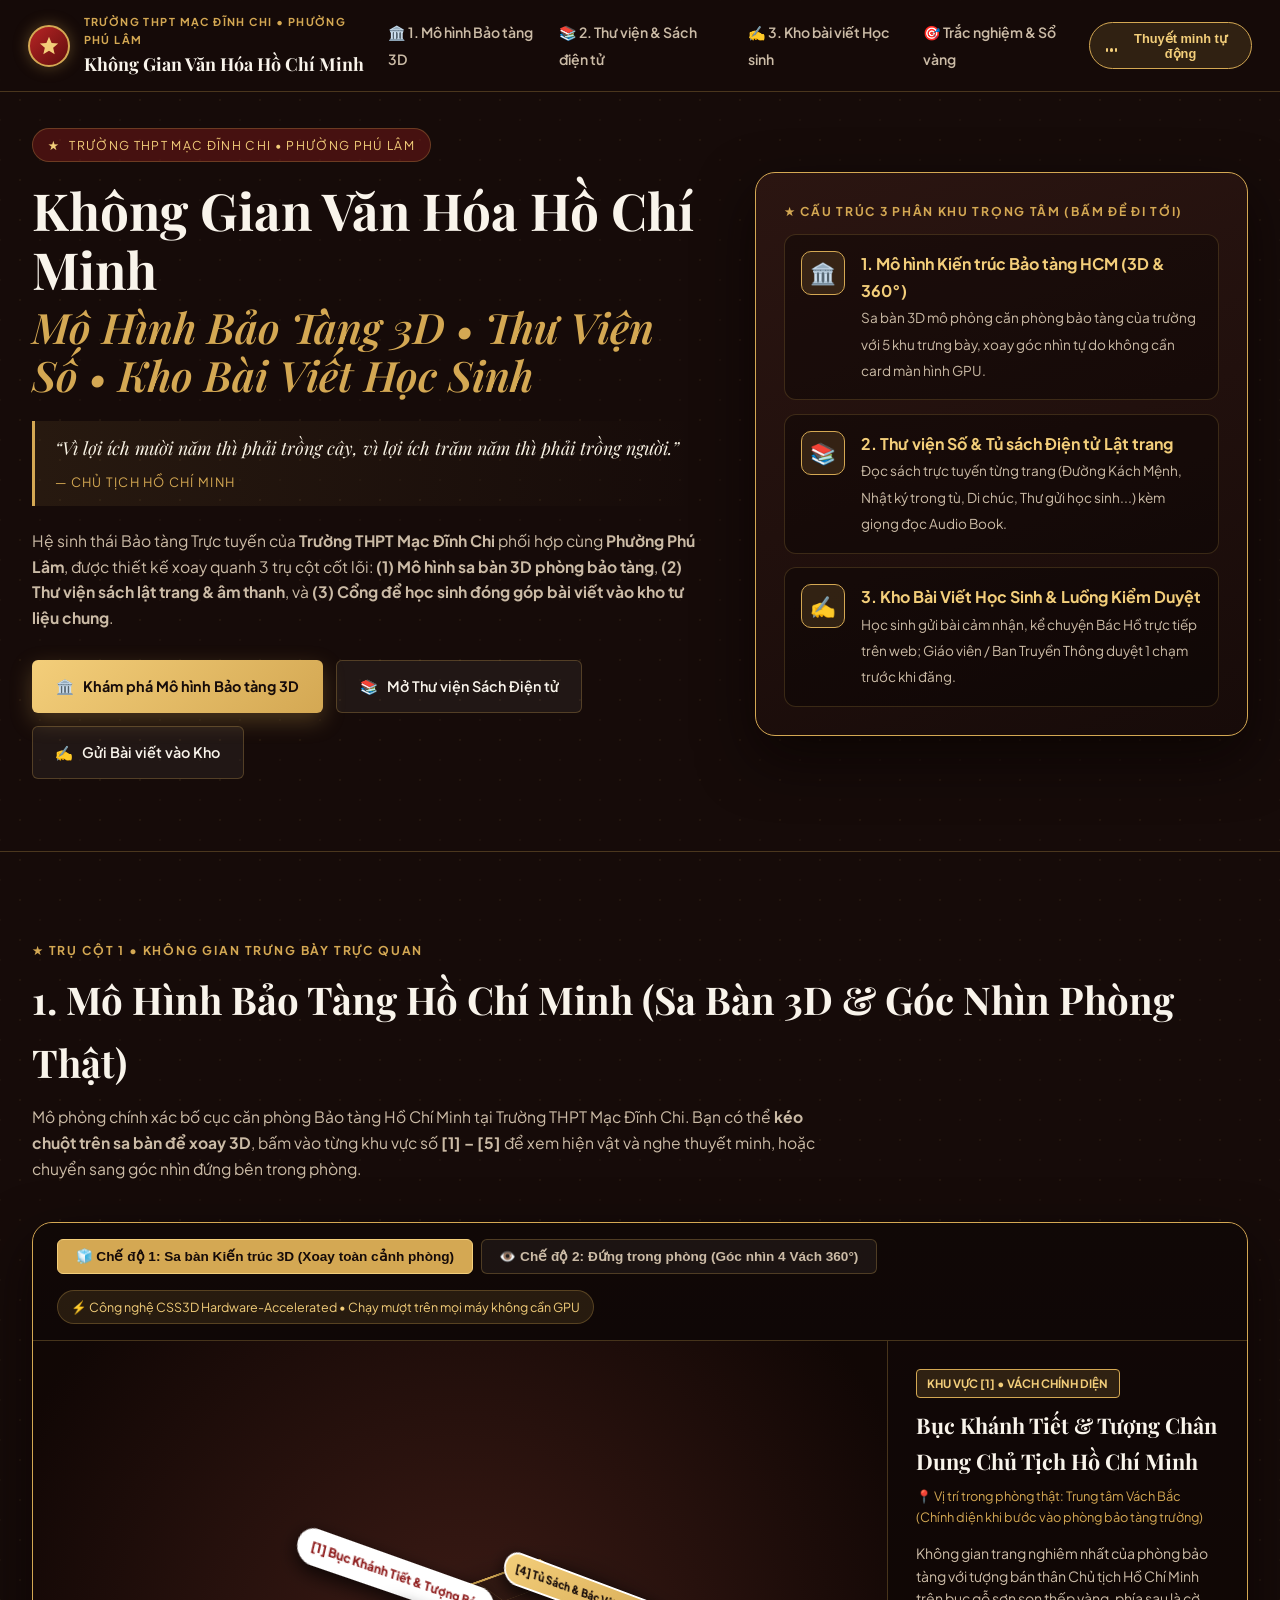
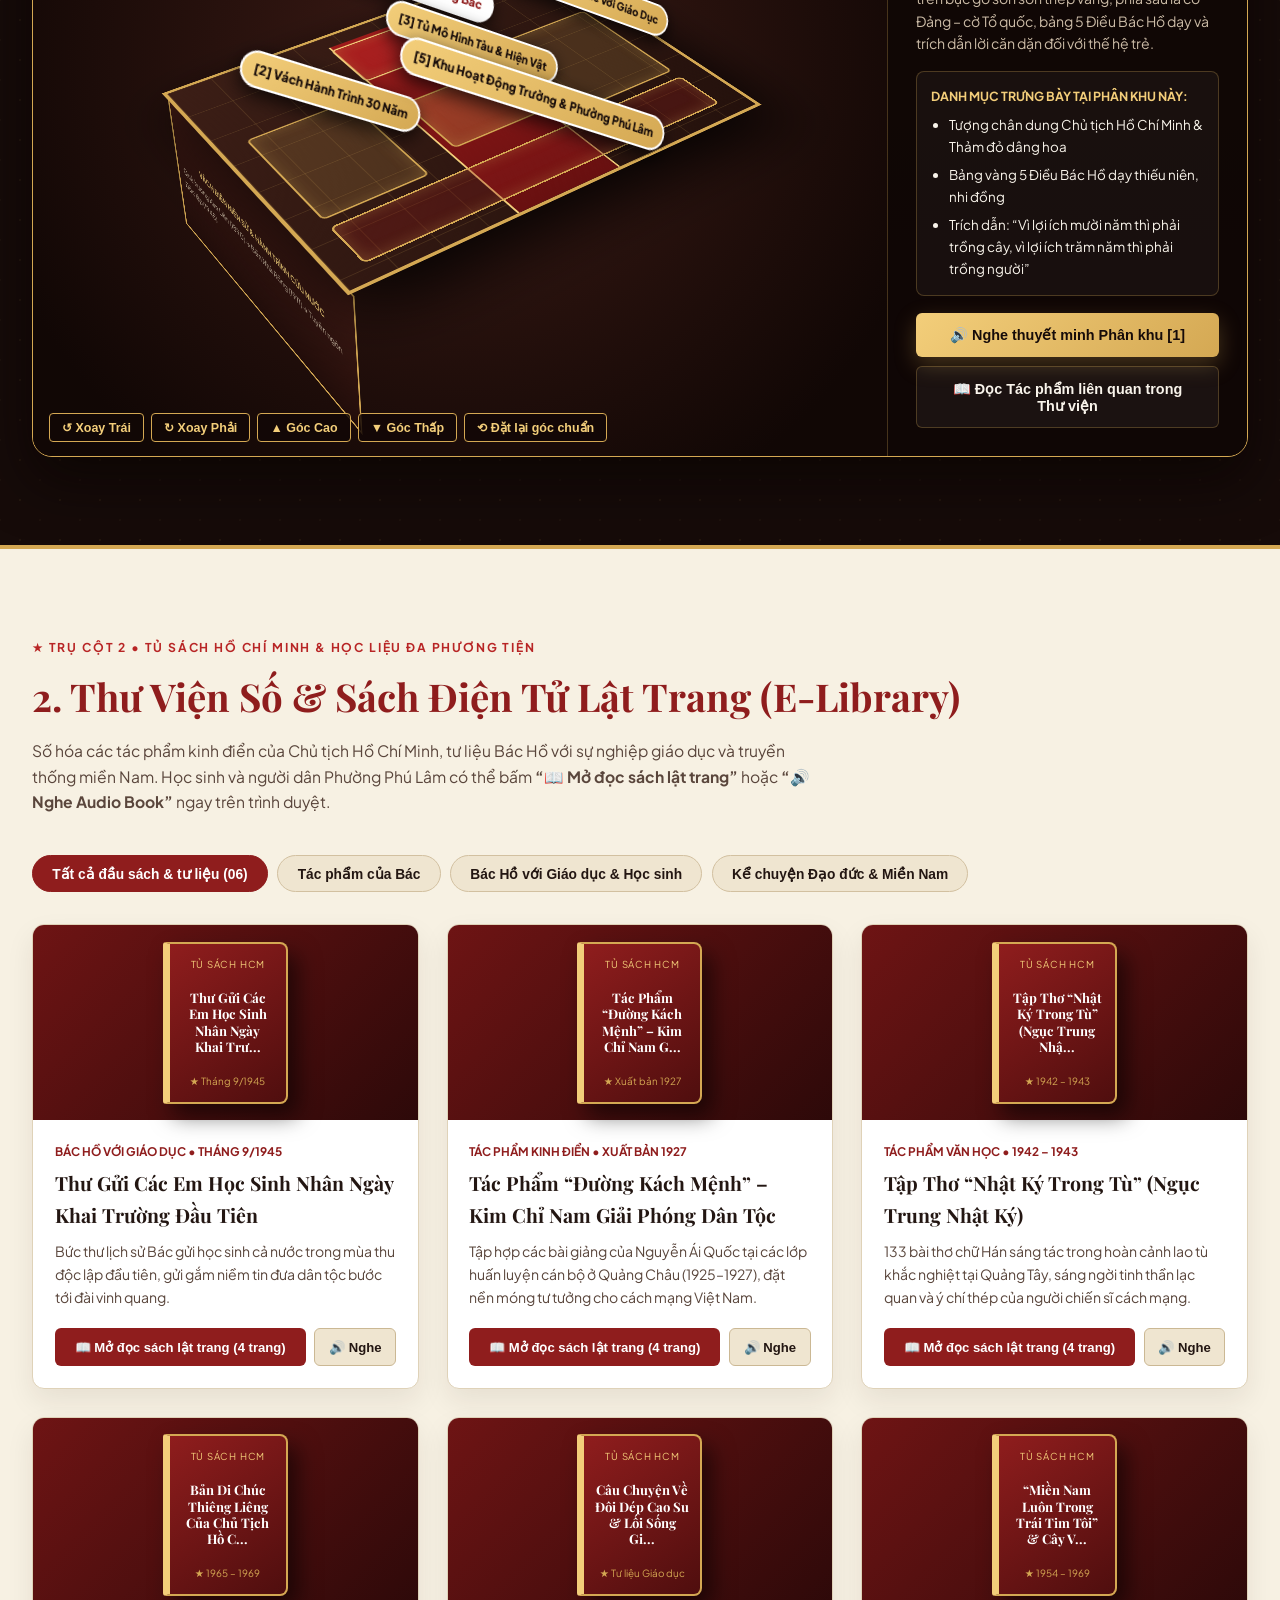
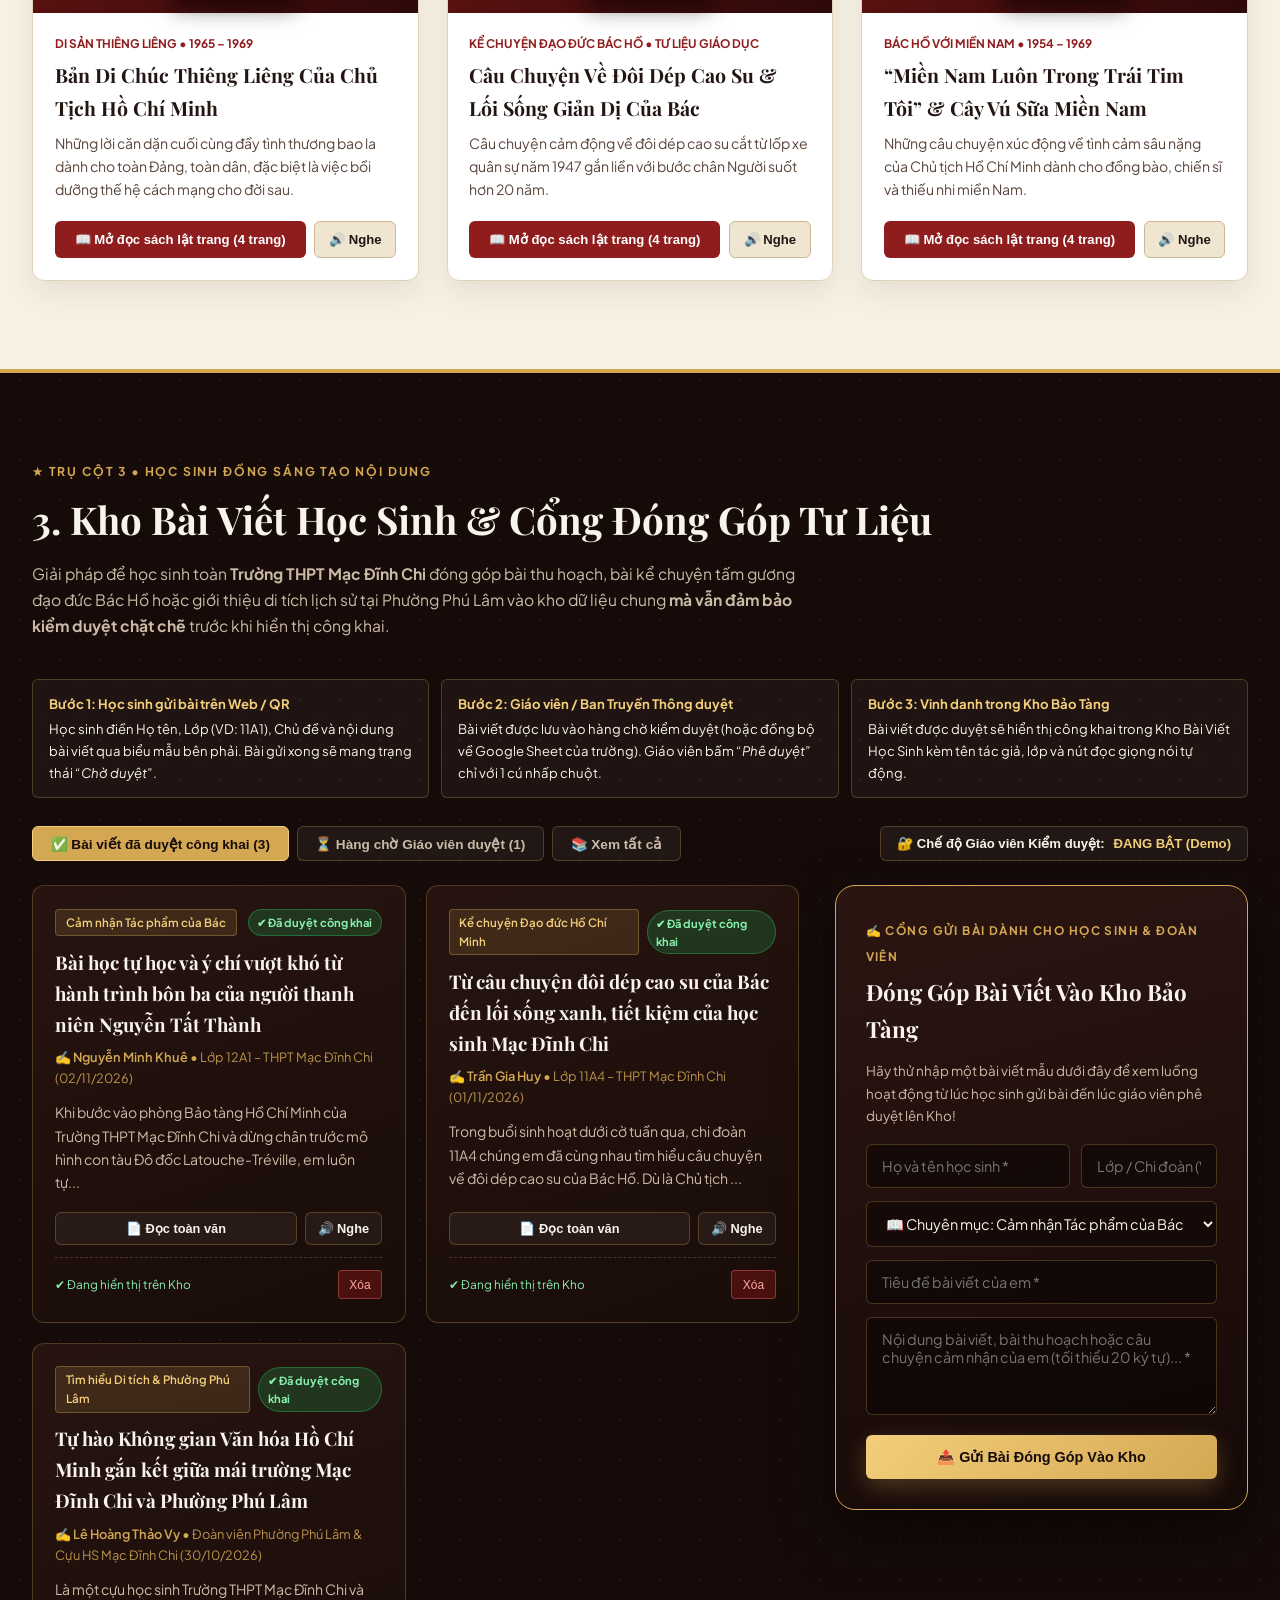
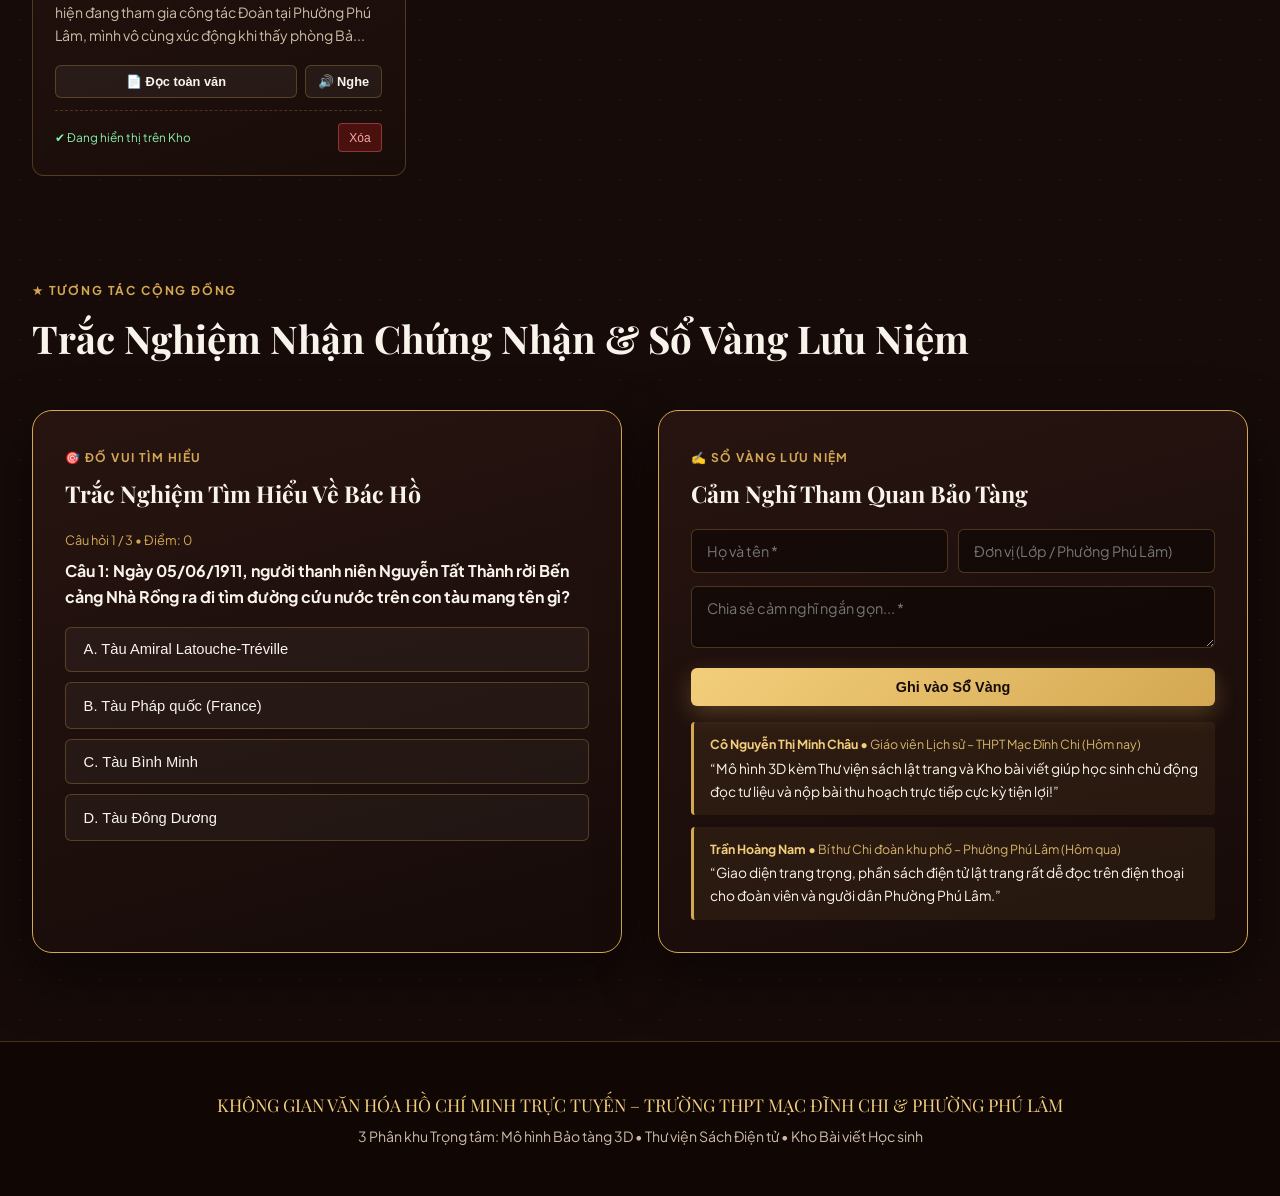
==== commit 85ce6e92: "Nâng cấp v2: Mô hình kiến trúc 3D bảo tàng, Thư viện sách điện tử lật trang & Kho bài viết học sinh " ====
--- a/index.html
+++ b/index.html
@@ -1,65 +1,36 @@
 <!DOCTYPE html>
 <html lang="vi">
-
 <head>
   <meta charset="UTF-8" />
   <meta name="viewport" content="width=device-width, initial-scale=1.0" />
-  <title>Không Gian Văn Hóa Hồ Chí Minh Trực Tuyến | Chi bộ Trường THPT Mạc Đĩnh Chi – Đảng bộ Phường Phú Lâm</title>
-  <meta name="description"
-    content="Hệ thống Bảo tàng số, Phòng truyền thống 360° và Kho lưu trữ Tư tưởng, Đạo đức, Phong cách Hồ Chí Minh của Chi bộ Trường THPT Mạc Đĩnh Chi phối hợp cùng Đảng bộ Phường Phú Lâm." />
+  <title>Không Gian Văn Hóa Hồ Chí Minh Trực Tuyến | Trường THPT Mạc Đĩnh Chi – Phường Phú Lâm</title>
   <link rel="preconnect" href="https://fonts.googleapis.com">
   <link rel="preconnect" href="https://fonts.gstatic.com" crossorigin>
-  <link
-    href="https://fonts.googleapis.com/css2?family=Be+Vietnam+Pro:ital,wght@0,400;0,500;0,600;0,700;1,400&family=JetBrains+Mono:wght@500;700&family=Noto+Serif:ital,wght@0,600;0,700;1,400;1,600&display=swap"
-    rel="stylesheet">
+  <link href="https://fonts.googleapis.com/css2?family=Noto+Serif:ital,wght@0,500;0,700;1,400&family=Playfair+Display:ital,wght@0,600;0,700;1,600&family=Plus+Jakarta+Sans:wght@400;500;600;700&display=swap" rel="stylesheet">
   <link rel="stylesheet" href="styles.css" />
 </head>
-
 <body class="bg-pattern">
-
-  <!-- DẢI KHÁNH TIẾT ĐẢNG CỘNG SẢN VIỆT NAM -->
-  <div class="party-top-ribbon" data-cms-edit="general" data-cms-label="Khẩu hiệu Đảng & Đơn vị">
-    <div class="party-ribbon-inner">
-      <div class="party-slogan-group">
-        <span class="party-flag-badge" title="Đảng Cộng sản Việt Nam">
-          <!-- Biểu trưng Búa Liềm & Sao Vàng -->
-          <svg width="14" height="14" viewBox="0 0 24 24" fill="currentColor" aria-hidden="true">
-            <path d="M12 2L14.85 8.65L22 9.25L16.55 13.95L18.2 21L12 17.25L5.8 21L7.45 13.95L2 9.25L9.15 8.65L12 2Z" />
-          </svg>
-          ĐẢNG CỘNG SẢN VIỆT NAM
-        </span>
-        <span id="cmsPartySlogan">ĐẢNG CỘNG SẢN VIỆT NAM QUANG VINH MUÔN NĂM • HỌC TẬP VÀ LÀM THEO TƯ TƯỞNG, ĐẠO ĐỨC,
-          PHONG CÁCH HỒ CHÍ MINH</span>
-      </div>
-      <div class="party-ribbon-meta">
-        <span id="cmsPartyCellBadge">Chi bộ THPT Mạc Đĩnh Chi • Đảng bộ Phường Phú Lâm</span>
-        <a href="admin.html" class="ribbon-admin-link" title="Mở Bàn Xây dựng Bảo tàng toàn màn hình">
-          🏛️ Studio Quản Trị Toàn Màn Hình
-        </a>
-      </div>
-    </div>
-  </div>
 
   <!-- THANH ĐIỀU HƯỚNG CỐ ĐỊNH -->
   <header class="site-header">
     <div class="nav-container">
-      <a href="#top" class="brand-identity" data-cms-edit="general" data-cms-label="Thương hiệu & Tên Trường">
+      <a href="#top" class="brand-identity">
         <div class="brand-emblem" aria-hidden="true">
-          <svg width="24" height="24" viewBox="0 0 24 24" fill="#f5cf76">
+          <svg width="22" height="22" viewBox="0 0 24 24" fill="#f3ce7a">
             <path d="M12 2L14.85 8.65L22 9.25L16.55 13.95L18.2 21L12 17.25L5.8 21L7.45 13.95L2 9.25L9.15 8.65L12 2Z" />
           </svg>
         </div>
         <div class="brand-text-group">
-          <span id="cmsBrandSub" class="brand-sub">Chi bộ Trường THPT Mạc Đĩnh Chi • Đảng bộ Phường Phú Lâm</span>
-          <span id="cmsBrandTitle" class="brand-title">Không Gian Văn Hóa Hồ Chí Minh</span>
+          <span class="brand-sub">Trường THPT Mạc Đĩnh Chi • Phường Phú Lâm</span>
+          <span class="brand-title">Không Gian Văn Hóa Hồ Chí Minh</span>
         </div>
       </a>
 
       <ul class="nav-links">
-        <li><a href="#phong-360">I. Không gian 360°</a></li>
-        <li><a href="#dong-thoi-gian">II. Biên niên sử Đảng & Bác</a></li>
-        <li><a href="#hien-vat-so">III. Kho Lưu trữ & Tủ sách</a></li>
-        <li><a href="#tuong-tac">IV. Sinh hoạt Chính trị</a></li>
+        <li><a href="#mo-hinh-3d">🏛️ 1. Mô hình Bảo tàng 3D</a></li>
+        <li><a href="#thu-vien-so">📚 2. Thư viện & Sách điện tử</a></li>
+        <li><a href="#kho-bai-viet">✍️ 3. Kho bài viết Học sinh</a></li>
+        <li><a href="#tuong-tac">🎯 Trắc nghiệm & Sổ vàng</a></li>
       </ul>
 
       <div class="nav-actions">
@@ -67,388 +38,488 @@
           <span class="audio-wave">
             <span></span><span></span><span></span>
           </span>
-          <span id="audioGuideLabel">Thuyết minh</span>
+          <span id="audioGuideLabel">Thuyết minh tự động</span>
         </button>
-
-        <button id="btnInlineEditToggle" class="btn-inline-edit-toggle" type="button"
-          title="Bật chế độ bấm vào bất kỳ đâu trên trang để sửa trực tiếp">
-          ✏️ Sửa trực tiếp
-        </button>
-
-        <button id="btnOpenStudio" class="btn-studio-trigger" type="button"
-          title="Mở Trình Xây dựng & Quản trị Bảo tàng Không cần Code">
-          🛠️ Quản trị Bảo tàng (No-Code)
-        </button>
       </div>
     </div>
   </header>
 
-  <!-- PHÂN KHU I: SẢNH KHÁNH TIẾT (HERO SECTION) -->
+  <!-- SẢNH CHÍNH (HERO SECTION) -->
   <section id="top" class="hero-section">
-    <div class="hero-glow"></div>
     <div class="hero-container">
-      <div class="hero-copy" data-cms-edit="general" data-cms-label="Nội dung Sảnh Khánh Tiết">
+      <div class="hero-copy">
         <div class="location-badge">
-          <span>★</span>
-          <span id="cmsHeroBadge">Công trình Chào mừng • Chi bộ THPT Mạc Đĩnh Chi & Đảng bộ Phường Phú Lâm</span>
-        </div>
-
+          <span>★</span> Trường THPT Mạc Đĩnh Chi • Phường Phú Lâm
+        </div>
         <h1 class="hero-title">
-          <span id="cmsHeroTitleMain">Không Gian Văn Hóa Hồ Chí Minh</span>
-          <span id="cmsHeroTitleSub" class="gold-highlight">Hệ Thống Bảo Tàng Số, Lưu Trữ Lịch Sử Đảng & Phòng Truyền
-            Thống 360°</span>
+          Không Gian Văn Hóa Hồ Chí Minh
+          <span class="gold-highlight">Mô Hình Bảo Tàng 3D • Thư Viện Số • Kho Bài Viết Học Sinh</span>
         </h1>
 
         <div class="hero-quote-box">
-          <p id="cmsHeroQuote" class="hero-quote-text">
+          <p class="hero-quote-text">
             “Vì lợi ích mười năm thì phải trồng cây, vì lợi ích trăm năm thì phải trồng người.”
           </p>
-          <span id="cmsHeroQuoteAuthor" class="hero-quote-author">— Chủ tịch Hồ Chí Minh</span>
-        </div>
-
-        <p id="cmsHeroDesc" class="hero-desc">
-          Công trình số hóa chuẩn mực của <strong>Chi bộ Trường THPT Mạc Đĩnh Chi</strong> phối hợp cùng <strong>Đảng bộ
-            Phường Phú Lâm</strong>. Tích hợp đồng bộ không gian trưng bày thực tế 360°, biên niên sử cách mạng, kho lưu
-          trữ hiện vật chuẩn bảo tàng học và hệ thống quản trị trực quan không cần lập trình (No-Code).
+          <span class="hero-quote-author">— Chủ tịch Hồ Chí Minh</span>
+        </div>
+
+        <p class="hero-desc">
+          Hệ sinh thái Bảo tàng Trực tuyến của <strong>Trường THPT Mạc Đĩnh Chi</strong> phối hợp cùng <strong>Phường Phú Lâm</strong>, được thiết kế xoay quanh 3 trụ cột cốt lõi: <strong>(1) Mô hình sa bàn 3D phòng bảo tàng</strong>, <strong>(2) Thư viện sách lật trang & âm thanh</strong>, và <strong>(3) Cổng để học sinh đóng góp bài viết vào kho tư liệu chung</strong>.
         </p>
 
         <div class="hero-cta-group">
-          <a href="#phong-360" class="btn-primary">
-            Bước vào Phòng Trưng Bày 360°
+          <a href="#mo-hinh-3d" class="btn-primary">
+            <span>🏛️</span> Khám phá Mô hình Bảo tàng 3D
           </a>
-          <a href="#hien-vat-so" class="btn-secondary">
-            Tra cứu Hồ sơ Hiện vật & Tủ sách Đảng
+          <a href="#thu-vien-so" class="btn-secondary">
+            <span>📚</span> Mở Thư viện Sách Điện tử
           </a>
-        </div>
-      </div>
-
-      <!-- Khung Biểu trưng Khánh tiết Trung tâm -->
-      <div class="hero-visual-frame" data-cms-edit="general" data-cms-label="Khung Khánh Tiết & Số liệu">
-        <div class="monument-artwork">
-          <div class="monument-top-banners">
-            <span>★ ĐẢNG CỘNG SẢN VIỆT NAM ★</span>
-            <span>NƯỚC CHXHCN VIỆT NAM</span>
-          </div>
-
-          <div class="lotus-mandala" id="cmsHeroEmblemContainer">
-            <div class="lotus-ring"></div>
-            <div class="lotus-ring-inner"></div>
-            <img id="cmsHeroCustomImage" class="hero-custom-img" src="" alt="Biểu trưng trung tâm"
-              style="display: none;" />
-            <svg id="cmsHeroDefaultSvg" width="96" height="96" viewBox="0 0 100 100" fill="none">
-              <circle cx="50" cy="50" r="44" stroke="#f5cf76" stroke-width="1.5" stroke-dasharray="4 4" />
-              <circle cx="50" cy="50" r="36" fill="#7c0d12" stroke="#d9a94c" stroke-width="1.2" />
-              <path d="M50 18L57.8 39.2H80.4L62.1 52.4L69.1 74L50 60.6L30.9 74L37.9 52.4L19.6 39.2H42.2L50 18Z"
-                fill="#f5cf76" />
-            </svg>
-          </div>
-
-          <h2 id="cmsMonumentTitle" class="monument-caption">Chi Bộ Trường THPT Mạc Đĩnh Chi</h2>
-          <p id="cmsMonumentSub" class="monument-sub">Địa chỉ Đỏ Giáo dục Lý tưởng Cách mạng – Liên kết Đảng bộ Phường
-            Phú Lâm</p>
-        </div>
-
-        <div id="cmsStatsRibbon" class="stats-ribbon">
-          <div class="stat-item">
-            <span id="cmsStat1Num" class="stat-num">04</span>
-            <span id="cmsStat1Label" class="stat-label">Vách trưng bày 360°</span>
-          </div>
-          <div class="stat-item">
-            <span id="cmsStat2Num" class="stat-num">06+</span>
-            <span id="cmsStat2Label" class="stat-label">Hồ sơ Hiện vật chuẩn hóa</span>
-          </div>
-          <div class="stat-item">
-            <span id="cmsStat3Num" class="stat-num">100%</span>
-            <span id="cmsStat3Label" class="stat-label">Quản trị No-Code Trực quan</span>
-          </div>
-        </div>
+          <a href="#kho-bai-viet" class="btn-secondary">
+            <span>✍️</span> Gửi Bài viết vào Kho
+          </a>
+        </div>
+      </div>
+
+      <!-- Khung 3 Trụ cột tóm tắt để trình bày BGH / Phường -->
+      <div class="hero-pillars-card">
+        <div style="font-size: 0.76rem; text-transform: uppercase; letter-spacing: 0.14em; color: var(--gold-primary); font-weight: 700; margin-bottom: 0.85rem;">
+          ★ Cấu trúc 3 Phân khu Trọng tâm (Bấm để đi tới)
+        </div>
+
+        <a href="#mo-hinh-3d" class="pillar-item">
+          <div class="pillar-icon">🏛️</div>
+          <div>
+            <strong style="color: var(--gold-bright); display: block; font-size: 1rem;">1. Mô hình Kiến trúc Bảo tàng HCM (3D & 360°)</strong>
+            <span style="font-size: 0.85rem; color: var(--text-light-muted);">Sa bàn 3D mô phỏng căn phòng bảo tàng của trường với 5 khu trưng bày, xoay góc nhìn tự do không cần card màn hình GPU.</span>
+          </div>
+        </a>
+
+        <a href="#thu-vien-so" class="pillar-item">
+          <div class="pillar-icon">📚</div>
+          <div>
+            <strong style="color: var(--gold-bright); display: block; font-size: 1rem;">2. Thư viện Số & Tủ sách Điện tử Lật trang</strong>
+            <span style="font-size: 0.85rem; color: var(--text-light-muted);">Đọc sách trực tuyến từng trang (Đường Kách Mệnh, Nhật ký trong tù, Di chúc, Thư gửi học sinh...) kèm giọng đọc Audio Book.</span>
+          </div>
+        </a>
+
+        <a href="#kho-bai-viet" class="pillar-item">
+          <div class="pillar-icon">✍️</div>
+          <div>
+            <strong style="color: var(--gold-bright); display: block; font-size: 1rem;">3. Kho Bài Viết Học Sinh & Luồng Kiểm Duyệt</strong>
+            <span style="font-size: 0.85rem; color: var(--text-light-muted);">Học sinh gửi bài cảm nhận, kể chuyện Bác Hồ trực tiếp trên web; Giáo viên / Ban Truyền Thông duyệt 1 chạm trước khi đăng.</span>
+          </div>
+        </a>
       </div>
     </div>
   </section>
 
-  <!-- PHÂN KHU II: MÔ PHỎNG PHÒNG BẢO TÀNG THẬT 360° -->
-  <section id="phong-360" class="section-block" data-cms-edit="walls" data-cms-label="Phòng Bảo Tàng 360° (4 Vách)">
+  <!-- =====================================================================
+       PHẦN 1: MÔ HÌNH KIẾN TRÚC 3D BẢO TÀNG HỒ CHÍ MINH
+       ===================================================================== -->
+  <section id="mo-hinh-3d" class="section-block">
     <div class="section-header">
-      <div class="section-index-pill">PHÂN KHU I • KHÔNG GIAN KHÁNH TIẾT & TRƯNG BÀY 360°</div>
-      <h2 class="section-title">Tham Quan Phòng Truyền Thống 360° (Mô Hình 4 Vách Khoa Học)</h2>
+      <div class="section-kicker">★ Trụ cột 1 • Không gian Trưng bày Trực quan</div>
+      <h2 class="section-title">1. Mô Hình Bảo Tàng Hồ Chí Minh (Sa Bàn 3D & Góc Nhìn Phòng Thật)</h2>
       <p class="section-subtitle">
-        Kéo chuột trái/phải, bấm vào các tab vách tường hoặc chọn trên <strong>Sơ đồ mặt bằng Radar</strong> góc dưới để
-        xoay góc nhìn 360°. Bấm vào các điểm chạm <strong>(+)</strong> trên từng tủ trưng bày để mở hồ sơ lưu trữ và
-        nghe thuyết minh.
+        Mô phỏng chính xác bố cục căn phòng Bảo tàng Hồ Chí Minh tại Trường THPT Mạc Đĩnh Chi. Bạn có thể <strong>kéo chuột trên sa bàn để xoay 3D</strong>, bấm vào từng khu vực số <strong>[1] – [5]</strong> để xem hiện vật và nghe thuyết minh, hoặc chuyển sang góc nhìn đứng bên trong phòng.
       </p>
     </div>
 
-    <div class="virtual-room-wrapper">
-      <div class="room-toolbar">
-        <div id="roomWallTabs" class="room-Wall-tabs">
-          <!-- Render động từ MUSEUM_STATE.walls -->
-        </div>
-        <div class="room-toolbar-right">
-          <button type="button" class="cms-btn-sm" onclick="openCmsStudio('walls')">
-            🖼️ Thay ảnh nền Vách & Sửa Kệ trưng bày
+    <div class="museum-model-shell">
+      <!-- Thanh công cụ chuyển đổi chế độ Mô hình -->
+      <div class="model-top-bar">
+        <div class="mode-switch-group">
+          <button id="btnModeIso" class="mode-btn active" type="button" onclick="switchMuseumViewMode('iso')">
+            🧊 Chế độ 1: Sa bàn Kiến trúc 3D (Xoay toàn cảnh phòng)
           </button>
-          <span class="room-tech-badge">⚡ Kiến trúc 360° Hybrid</span>
-        </div>
-      </div>
-
-      <div id="roomViewport" class="room-viewport">
-        <!-- Trần phòng bảo tàng với đèn rọi -->
-        <div class="room-ceiling">
-          <div class="ceiling-light"></div>
-          <div class="ceiling-light"></div>
-          <div class="ceiling-light"></div>
-        </div>
-
-        <!-- 4 Vách tường render động từ CMS -->
-        <div id="panoramaStage" class="panorama-stage"></div>
-
-        <!-- Sàn gạch & Thảm đỏ khánh tiết -->
-        <div class="room-floor">
-          <div class="red-carpet"></div>
-        </div>
-
-        <!-- Sơ đồ mặt bằng Radar (Architectural Floorplan Minimap) -->
-        <div class="room-radar-map" title="Sơ đồ mặt bằng 4 vách phòng truyền thống">
-          <span class="radar-title">Sơ đồ Mặt bằng</span>
-          <div class="radar-grid">
-            <button type="button" class="radar-wall-btn w-top active" onclick="goToWall(0)">V1</button>
-            <button type="button" class="radar-wall-btn w-right" onclick="goToWall(1)">V2</button>
-            <button type="button" class="radar-wall-btn w-bottom" onclick="goToWall(2)">V3</button>
-            <button type="button" class="radar-wall-btn w-left" onclick="goToWall(3)">V4</button>
-            <div id="radarFovCone" class="radar-fov-cone">
-              <div class="radar-center-dot"></div>
+          <button id="btnModePano" class="mode-btn" type="button" onclick="switchMuseumViewMode('pano')">
+            👁️ Chế độ 2: Đứng trong phòng (Góc nhìn 4 Vách 360°)
+          </button>
+        </div>
+        <span style="font-size: 0.78rem; color: var(--gold-bright); background: rgba(212,168,83,0.12); padding: 0.35rem 0.8rem; border-radius: 999px; border: 1px solid var(--gold-muted);">
+          ⚡ Công nghệ CSS3D Hardware-Accelerated • Chạy mượt trên mọi máy không cần GPU
+        </span>
+      </div>
+
+      <!-- CHẾ ĐỘ 1: SA BÀN KIẾN TRÚC 3D + BẢNG THUYẾT MINH CHI TIẾT -->
+      <div id="isoModelWrapper" class="model-layout-grid">
+        <div id="isoStageContainer" class="iso-stage-container" title="Kéo chuột để xoay mô hình phòng bảo tàng 3D">
+          
+          <!-- Khối Phòng 3D -->
+          <div id="isoRoom3D" class="iso-room-3d">
+            <div class="iso-floor">
+              <div class="iso-floor-grid"></div>
+              <div class="iso-carpet"></div>
+
+              <!-- Vách Chính Diện (Bắc) -->
+              <div class="iso-wall-back">
+                <div style="font-size: 0.65rem; letter-spacing: 0.14em; color: var(--gold-bright); text-transform: uppercase;">Đảng Cộng sản Việt Nam Quang vinh</div>
+                <div style="font-family: var(--font-serif); font-size: 1.05rem; color: #fff; font-weight: 700; margin: 0.25rem 0;">KHÔNG GIAN VĂN HÓA HỒ CHÍ MINH</div>
+                <div style="font-size: 0.72rem; color: var(--gold-primary);">TRƯỜNG THPT MẠC ĐĨNH CHI – PHƯỜNG PHÚ LÂM</div>
+              </div>
+
+              <!-- Vách Trái (Tây) -->
+              <div class="iso-wall-left">
+                <div style="font-size: 0.7rem; color: var(--gold-bright); font-weight: 700; text-transform: uppercase;">Vách Biên Niên Sử & Hành Trình Cứu Nước</div>
+                <div style="font-size: 0.68rem; color: var(--text-light-muted); margin-top: 0.25rem;">Quê hương Kim Liên (1890) → Bến Nhà Rồng (1911) → Tuyên ngôn Độc lập (1945)</div>
+              </div>
+
+              <!-- Khu 1: Bục Tượng Bác & Khánh Tiết -->
+              <div class="iso-zone-box altar" onclick="selectZone3D(0)">
+                <span class="iso-pin active" id="pinZone0">[1] Bục Khánh Tiết & Tượng Bác</span>
+              </div>
+
+              <!-- Khu 2: Vách Hành trình cứu nước -->
+              <div class="iso-zone-box journey" onclick="selectZone3D(1)">
+                <span class="iso-pin" id="pinZone1">[2] Vách Hành Trình 30 Năm</span>
+              </div>
+
+              <!-- Khu 3: Tủ kính Mô hình Tàu & Hiện vật trung tâm -->
+              <div class="iso-zone-box ship-model" onclick="selectZone3D(2)">
+                <span class="iso-pin" id="pinZone2">[3] Tủ Mô Hình Tàu & Hiện Vật</span>
+              </div>
+
+              <!-- Khu 4: Kệ Tủ sách Hồ Chí Minh & Giáo dục -->
+              <div class="iso-zone-box library-rack" onclick="selectZone3D(3)">
+                <span class="iso-pin" id="pinZone3">[4] Tủ Sách & Bác Với Giáo Dục</span>
+              </div>
+
+              <!-- Khu 5: Bàn tương tác THPT Mạc Đĩnh Chi & Phường Phú Lâm -->
+              <div class="iso-zone-box phulam-corner" onclick="selectZone3D(4)">
+                <span class="iso-pin" id="pinZone4">[5] Khu Hoạt Động Trường & Phường Phú Lâm</span>
+              </div>
             </div>
           </div>
-          <span id="radarDirectionLabel" style="font-size: 0.62rem; color: var(--text-light-muted);">Hướng Bắc (Vách
-            1)</span>
-        </div>
-      </div>
-
-      <div class="room-footer-bar">
-        <div>
-          📍 <strong id="currentWallIndicator" style="color: var(--gold-bright);">Góc nhìn 1/4: Vách Khánh Tiết Chính
-            Diện</strong>
-          <span style="margin-left: 0.6rem; opacity: 0.82;">• Bạn có thể tải ảnh chụp thực tế 4 bức tường của trường lên
-            trong mục Quản trị No-Code.</span>
-        </div>
-        <div class="room-controls-btns">
-          <button id="btnPrevWall" class="btn-room-nav" type="button">◀ Xoay sang trái</button>
-          <button id="btnNextWall" class="btn-room-nav" type="button">Xoay sang phải ▶</button>
+
+          <!-- Cụm nút xoay mô hình 3D -->
+          <div class="iso-controls-overlay">
+            <button class="btn-iso-ctrl" type="button" onclick="rotateIsoModel(-20, 0)">↺ Xoay Trái</button>
+            <button class="btn-iso-ctrl" type="button" onclick="rotateIsoModel(20, 0)">↻ Xoay Phải</button>
+            <button class="btn-iso-ctrl" type="button" onclick="rotateIsoModel(0, 10)">▲ Góc Cao</button>
+            <button class="btn-iso-ctrl" type="button" onclick="rotateIsoModel(0, -10)">▼ Góc Thấp</button>
+            <button class="btn-iso-ctrl" type="button" onclick="resetIsoModel()">⟲ Đặt lại góc chuẩn</button>
+          </div>
+        </div>
+
+        <!-- Cột Phải: Thông tin Phân khu đang chọn trên Mô hình 3D -->
+        <aside id="zoneInspectorPanel" class="model-inspector-panel"></aside>
+      </div>
+
+      <!-- CHẾ ĐỘ 2: GÓC NHÌN ĐỨNG TRONG PHÒNG 4 VÁCH 360° -->
+      <div id="panoModelWrapper" class="panorama-view-container">
+        <div id="panoramaStage" class="panorama-stage">
+          <div class="museum-wall">
+            <div class="wall-banner">Vách 1 • Sảnh Khánh Tiết & 5 Điều Bác Hồ Dạy</div>
+            <div class="wall-exhibits-row">
+              <div class="wall-frame" onclick="selectZone3D(0); switchMuseumViewMode('iso');">
+                <div style="font-size:0.72rem; color:var(--gold-primary);">VỊ TRÍ TRUNG TÂM</div>
+                <h3 style="font-family:var(--font-serif); margin:0.35rem 0;">Bục Tượng Chân Dung Bác Hồ</h3>
+                <p style="font-size:0.85rem; color:var(--text-light-muted);">Không gian dâng hoa, sinh hoạt chính trị đầu tuần và lễ kết nạp Đoàn của học sinh THPT Mạc Đĩnh Chi.</p>
+              </div>
+              <div class="wall-frame" onclick="openBookReader('book-thu-hoc-sinh')">
+                <div style="font-size:0.72rem; color:var(--gold-primary);">BẢNG TRÍCH DẪN</div>
+                <h3 style="font-family:var(--font-serif); margin:0.35rem 0;">Thư Gửi Học Sinh Khai Trường (9/1945)</h3>
+                <p style="font-size:0.85rem; color:var(--text-light-muted);">Bấm để mở đọc toàn văn bức thư trong Thư viện số.</p>
+              </div>
+              <div class="wall-frame" onclick="speakText('Năm điều Bác Hồ dạy: Yêu Tổ quốc, yêu đồng bào. Học tập tốt, lao động tốt. Đoàn kết tốt, kỷ luật tốt. Giữ gìn vệ sinh thật tốt. Khiêm tốn, thật thà, dũng cảm.')">
+                <div style="font-size:0.72rem; color:var(--gold-primary);">THUYẾT MINH ÂM THANH</div>
+                <h3 style="font-family:var(--font-serif); margin:0.35rem 0;">5 Điều Bác Hồ Dạy</h3>
+                <p style="font-size:0.85rem; color:var(--text-light-muted);">Bấm để nghe giọng đọc thuyết minh tự động.</p>
+              </div>
+            </div>
+          </div>
+
+          <div class="museum-wall">
+            <div class="wall-banner">Vách 2 • Hành Trình 30 Năm Tìm Đường Cứu Nước (1911 – 1941)</div>
+            <div class="wall-exhibits-row">
+              <div class="wall-frame" onclick="selectZone3D(2); switchMuseumViewMode('iso');">
+                <div style="font-size:0.72rem; color:var(--gold-primary);">HIỆN VẬT MÔ HÌNH</div>
+                <h3 style="font-family:var(--font-serif); margin:0.35rem 0;">Tàu Amiral Latouche-Tréville</h3>
+                <p style="font-size:0.85rem; color:var(--text-light-muted);">Con tàu rời Bến Nhà Rồng ngày 05/06/1911 mở đầu hành trình cứu nước.</p>
+              </div>
+              <div class="wall-frame" onclick="openBookReader('book-duong-kach-menh')">
+                <div style="font-size:0.72rem; color:var(--gold-primary);">TÁC PHẨM LỊCH SỬ</div>
+                <h3 style="font-family:var(--font-serif); margin:0.35rem 0;">Tác Phẩm Đường Kách Mệnh (1927)</h3>
+                <p style="font-size:0.85rem; color:var(--text-light-muted);">Bấm để lật đọc trực tiếp cuốn sách trong Thư viện số.</p>
+              </div>
+              <div class="wall-frame" onclick="selectZone3D(1); switchMuseumViewMode('iso');">
+                <div style="font-size:0.72rem; color:var(--gold-primary);">BẢN ĐỒ SỐ</div>
+                <h3 style="font-family:var(--font-serif); margin:0.35rem 0;">Hành Trình Qua 4 Châu Lục</h3>
+                <p style="font-size:0.85rem; color:var(--text-light-muted);">Xem chi tiết sơ đồ trưng bày trên vách số 2.</p>
+              </div>
+            </div>
+          </div>
+
+          <div class="museum-wall">
+            <div class="wall-banner">Vách 3 • Tủ Sách Hồ Chí Minh & Sự Nghiệp Trồng Người</div>
+            <div class="wall-exhibits-row">
+              <div class="wall-frame" onclick="document.getElementById('thu-vien-so').scrollIntoView({behavior:'smooth'})">
+                <div style="font-size:0.72rem; color:var(--gold-primary);">KỆ SÁCH SỐ HÓA</div>
+                <h3 style="font-family:var(--font-serif); margin:0.35rem 0;">Tủ Sách Điện Tử Hồ Chí Minh</h3>
+                <p style="font-size:0.85rem; color:var(--text-light-muted);">Di chuyển xuống khu Thư viện để đọc sách lật trang.</p>
+              </div>
+              <div class="wall-frame" onclick="openBookReader('book-nhat-ky-trong-tu')">
+                <div style="font-size:0.72rem; color:var(--gold-primary);">THƠ CHỮ HÁN & DỊCH THƠ</div>
+                <h3 style="font-family:var(--font-serif); margin:0.35rem 0;">Tập Thơ Nhật Ký Trong Tù</h3>
+                <p style="font-size:0.85rem; color:var(--text-light-muted);">Mở trình đọc sách điện tử lật trang đôi.</p>
+              </div>
+              <div class="wall-frame" onclick="openBookReader('book-di-chuc')">
+                <div style="font-size:0.72rem; color:var(--gold-primary);">DI SẢN THIÊNG LIÊNG</div>
+                <h3 style="font-family:var(--font-serif); margin:0.35rem 0;">Di Chúc Chủ Tịch Hồ Chí Minh (1969)</h3>
+                <p style="font-size:0.85rem; color:var(--text-light-muted);">Đọc và nghe thuyết minh lời căn dặn về bồi dưỡng thế hệ trẻ.</p>
+              </div>
+            </div>
+          </div>
+
+          <div class="museum-wall">
+            <div class="wall-banner">Vách 4 • Hoạt Động THPT Mạc Đĩnh Chi & Phường Phú Lâm</div>
+            <div class="wall-exhibits-row">
+              <div class="wall-frame" onclick="document.getElementById('kho-bai-viet').scrollIntoView({behavior:'smooth'})">
+                <div style="font-size:0.72rem; color:var(--gold-primary);">ĐÓNG GÓP CỦA HỌC SINH</div>
+                <h3 style="font-family:var(--font-serif); margin:0.35rem 0;">Kho Bài Viết Học Sinh Mạc Đĩnh Chi</h3>
+                <p style="font-size:0.85rem; color:var(--text-light-muted);">Xem và gửi bài thu hoạch, kể chuyện Bác Hồ vào kho tư liệu trường.</p>
+              </div>
+              <div class="wall-frame" onclick="selectZone3D(4); switchMuseumViewMode('iso');">
+                <div style="font-size:0.72rem; color:var(--gold-primary);">LIÊN KẾT ĐỊA PHƯƠNG</div>
+                <h3 style="font-family:var(--font-serif); margin:0.35rem 0;">Sinh Hoạt Đoàn Phường Phú Lâm</h3>
+                <p style="font-size:0.85rem; color:var(--text-light-muted);">Không gian giao lưu, tiết học lịch sử và gương người tốt việc tốt.</p>
+              </div>
+              <div class="wall-frame" onclick="document.getElementById('tuong-tac').scrollIntoView({behavior:'smooth'})">
+                <div style="font-size:0.72rem; color:var(--gold-primary);">TƯƠNG TÁC TRỰC TUYẾN</div>
+                <h3 style="font-family:var(--font-serif); margin:0.35rem 0;">Sổ Vàng Lưu Niệm & Trắc Nghiệm</h3>
+                <p style="font-size:0.85rem; color:var(--text-light-muted);">Ghi cảm nghĩ và nhận giấy chứng nhận tham quan trực tuyến.</p>
+              </div>
+            </div>
+          </div>
+        </div>
+
+        <div style="position:absolute; bottom:16px; left:24px; right:24px; display:flex; justify-content:space-between; align-items:center;">
+          <span id="panoWallIndicator" style="color:var(--gold-bright); font-weight:700; font-size:0.9rem;">Đang xem: Vách 1/4 – Sảnh Khánh Tiết</span>
+          <div style="display:flex; gap:0.5rem;">
+            <button class="btn-iso-ctrl" type="button" onclick="stepPanoWall(-1)">◀ Vách trước</button>
+            <button class="btn-iso-ctrl" type="button" onclick="stepPanoWall(1)">Vách tiếp theo ▶</button>
+          </div>
         </div>
       </div>
     </div>
   </section>
 
-  <!-- PHÂN KHU III: BIÊN NIÊN SỬ ĐẢNG & BÁC HỒ -->
-  <section id="dong-thoi-gian" class="timeline-section" data-cms-edit="timeline" data-cms-label="Biên niên sử Lịch sử">
-    <div class="timeline-container">
+  <!-- =====================================================================
+       PHẦN 2: THƯ VIỆN SỐ & TỦ SÁCH ĐIỆN TỬ LẬT TRANG (DIGITAL LIBRARY)
+       ===================================================================== -->
+  <section id="thu-vien-so" class="library-section">
+    <div class="library-container">
       <div class="section-header">
-        <div class="section-index-pill">PHÂN KHU II • TIẾN TRÌNH LỊCH SỬ CÁCH MẠNG</div>
-        <h2 class="section-title">Biên Niên Sử Chủ Tịch Hồ Chí Minh & Sự Nghiệp Vẻ Vang Của Đảng</h2>
+        <div class="section-kicker">★ Trụ cột 2 • Tủ Sách Hồ Chí Minh & Học Liệu Đa Phương Tiện</div>
+        <h2 class="section-title">2. Thư Viện Số & Sách Điện Tử Lật Trang (E-Library)</h2>
         <p class="section-subtitle">
-          Hệ thống hóa khoa học theo phân kỳ lịch sử từ quê hương Kim Liên, hành trình 30 năm tìm đường cứu nước, sáng
-          lập Đảng Cộng sản Việt Nam đến di sản Không gian Văn hóa Hồ Chí Minh tại địa phương hôm nay.
+          Số hóa các tác phẩm kinh điển của Chủ tịch Hồ Chí Minh, tư liệu Bác Hồ với sự nghiệp giáo dục và truyền thống miền Nam. Học sinh và người dân Phường Phú Lâm có thể bấm <strong>“📖 Mở đọc sách lật trang”</strong> hoặc <strong>“🔊 Nghe Audio Book”</strong> ngay trên trình duyệt.
         </p>
       </div>
 
-      <div id="timelineTabs" class="timeline-tabs"></div>
-      <div id="timelineDisplayCard" class="timeline-display-card"></div>
+      <div class="library-filter-row">
+        <button class="lib-tab-btn active" data-lib-filter="all" type="button">Tất cả đầu sách & tư liệu (06)</button>
+        <button class="lib-tab-btn" data-lib-filter="tac-pham" type="button">Tác phẩm của Bác</button>
+        <button class="lib-tab-btn" data-lib-filter="giao-duc" type="button">Bác Hồ với Giáo dục & Học sinh</button>
+        <button class="lib-tab-btn" data-lib-filter="dao-duc" type="button">Kể chuyện Đạo đức & Miền Nam</button>
+      </div>
+
+      <div id="bookshelfGrid" class="bookshelf-grid"></div>
     </div>
   </section>
 
-  <!-- PHÂN KHU IV: KHO LƯU TRỮ HIỆN VẬT SỐ & TỦ SÁCH ĐẢNG -->
-  <section id="hien-vat-so" class="section-block" data-cms-edit="artifacts" data-cms-label="Kho Hiện vật & Tủ sách">
+  <!-- =====================================================================
+       PHẦN 3: KHO BÀI VIẾT HỌC SINH & CỔNG ĐÓNG GÓP / KIỂM DUYỆT
+       ===================================================================== -->
+  <section id="kho-bai-viet" class="section-block">
     <div class="section-header">
-      <div class="section-index-pill">PHÂN KHU III • HỆ THỐNG HỒ SƠ LƯU TRỮ & TỦ SÁCH ĐẢNG</div>
-      <h2 class="section-title">Danh Mục Hiện Vật Trưng Bày & Tủ Sách Tư Tưởng Hồ Chí Minh</h2>
+      <div class="section-kicker">★ Trụ cột 3 • Học Sinh Đồng Sáng Tạo Nội Dung</div>
+      <h2 class="section-title">3. Kho Bài Viết Học Sinh & Cổng Đóng Góp Tư Liệu</h2>
       <p class="section-subtitle">
-        Mỗi hiện vật được định danh bằng <strong>Mã hồ sơ lưu trữ</strong>, tích hợp thuyết minh âm thanh tự động, vị
-        trí kệ thực tế và công cụ xuất <strong>Nhãn Mã QR</strong> để in dán trực tiếp tại phòng truyền thống của nhà
-        trường.
+        Giải pháp để học sinh toàn <strong>Trường THPT Mạc Đĩnh Chi</strong> đóng góp bài thu hoạch, bài kể chuyện tấm gương đạo đức Bác Hồ hoặc giới thiệu di tích lịch sử tại Phường Phú Lâm vào kho dữ liệu chung <strong>mà vẫn đảm bảo kiểm duyệt chặt chẽ</strong> trước khi hiển thị công khai.
       </p>
     </div>
 
-    <div class="archive-controls-bar">
-      <div id="artifactFilterBar" class="filter-bar">
-        <button class="filter-btn active" data-filter="all" type="button">Tất cả hồ sơ</button>
-        <button class="filter-btn" data-filter="hien-vat" type="button">Hiện vật & Mô hình</button>
-        <button class="filter-btn" data-filter="giao-duc" type="button">Bác Hồ với Giáo dục</button>
-        <button class="filter-btn" data-filter="tu-lieu-sach" type="button">Tủ sách Đảng & Bác Hồ</button>
-        <button class="filter-btn" data-filter="phu-lam" type="button">Chi bộ Trường & Phường Phú Lâm</button>
-      </div>
-
-      <div class="archive-search-box">
-        <span class="archive-search-icon">🔍</span>
-        <input id="artifactSearchInput" type="search" class="archive-search-input"
-          placeholder="Tìm theo tên, mã hồ sơ, năm lịch sử..." aria-label="Tìm kiếm hiện vật" />
-      </div>
-    </div>
-
-    <div id="artifactsGrid" class="artifacts-grid"></div>
-  </section>
-
-  <!-- PHÂN KHU V: SINH HOẠT CHÍNH TRỊ - TRẮC NGHIỆM & SỔ VÀNG -->
-  <section id="tuong-tac" class="section-block section-divider" data-cms-edit="interactive"
-    data-cms-label="Trắc nghiệm & Sổ vàng">
-    <div class="section-header">
-      <div class="section-index-pill">PHÂN KHU IV • SINH HOẠT CHÍNH TRỊ & LAN TỎA CỘNG ĐỒNG</div>
-      <h2 class="section-title">Tìm Hiểu Tư Tưởng Hồ Chí Minh & Sổ Vàng Lưu Niệm Điện Tử</h2>
-      <p class="section-subtitle">
-        Công cụ phục vụ sinh hoạt chi bộ, sinh hoạt Đoàn – Đội dưới cờ và tiết học lịch sử địa phương, có thống kê và
-        xuất dữ liệu báo cáo Ban Giám Hiệu cùng Đảng ủy Phường Phú Lâm.
-      </p>
-    </div>
-
-    <div class="dual-interactive-grid">
-      <!-- Cột Trái: Trắc nghiệm Nhận thức Chính trị -->
-      <div class="interactive-panel">
-        <div style="display:flex; justify-content:space-between; align-items:center; margin-bottom:0.35rem;">
-          <span
-            style="font-size: 0.74rem; text-transform: uppercase; letter-spacing: 0.12em; color: var(--gold-bright); font-weight: 700;">
-            ★ Trắc nghiệm Nhận thức Lịch sử & Tư tưởng
-          </span>
-          <button type="button" class="cms-btn-sm" onclick="openCmsStudio('interactive')">✏️ Sửa bộ câu hỏi</button>
-        </div>
-        <h3
-          style="font-family: var(--font-serif); font-size: 1.45rem; margin-bottom: 1.15rem; color: var(--text-light);">
-          Học Tập Và Làm Theo Tư Tưởng, Đạo Đức, Phong Cách Hồ Chí Minh
+    <!-- Sơ đồ 3 bước giải thích rõ cơ chế cho BGH & Phường -->
+    <div class="workflow-steps-banner">
+      <div class="wf-step">
+        <strong>Bước 1: Học sinh gửi bài trên Web / QR</strong>
+        Học sinh điền Họ tên, Lớp (VD: 11A1), Chủ đề và nội dung bài viết qua biểu mẫu bên phải. Bài gửi xong sẽ mang trạng thái <em>“Chờ duyệt”</em>.
+      </div>
+      <div class="wf-step">
+        <strong>Bước 2: Giáo viên / Ban Truyền Thông duyệt</strong>
+        Bài viết được lưu vào hàng chờ kiểm duyệt (hoặc đồng bộ về Google Sheet của trường). Giáo viên bấm <em>“Phê duyệt”</em> chỉ với 1 cú nhấp chuột.
+      </div>
+      <div class="wf-step">
+        <strong>Bước 3: Vinh danh trong Kho Bảo Tàng</strong>
+        Bài viết được duyệt sẽ hiển thị công khai trong Kho Bài Viết Học Sinh kèm tên tác giả, lớp và nút đọc giọng nói tự động.
+      </div>
+    </div>
+
+    <!-- Thanh lọc bài viết + Nút bật Chế độ Giáo viên Kiểm duyệt -->
+    <div style="display: flex; flex-wrap: wrap; align-items: center; justify-content: space-between; gap: 1rem; margin-bottom: 1.5rem;">
+      <div style="display: flex; flex-wrap: wrap; gap: 0.5rem;">
+        <button class="mode-btn active" data-art-filter="approved" type="button" onclick="filterStudentArticles('approved', this)">
+          ✅ Bài viết đã duyệt công khai (<span id="countApproved">0</span>)
+        </button>
+        <button class="mode-btn" data-art-filter="pending" type="button" onclick="filterStudentArticles('pending', this)">
+          ⏳ Hàng chờ Giáo viên duyệt (<span id="countPending">0</span>)
+        </button>
+        <button class="mode-btn" data-art-filter="all" type="button" onclick="filterStudentArticles('all', this)">
+          📚 Xem tất cả
+        </button>
+      </div>
+
+      <div style="display: flex; align-items: center; gap: 0.65rem;">
+        <button id="btnToggleModMode" class="btn-secondary" type="button" onclick="toggleTeacherModerationMode()" style="padding: 0.55rem 1rem; font-size: 0.82rem;">
+          🔐 Chế độ Giáo viên Kiểm duyệt: <strong id="modStatusLabel" style="color: var(--gold-bright);">ĐANG BẬT (Demo)</strong>
+        </button>
+      </div>
+    </div>
+
+    <div class="student-repo-grid">
+      <!-- Cột Trái: Danh sách Bài viết trong Kho -->
+      <div>
+        <div id="studentArticlesGrid" class="articles-list-grid"></div>
+      </div>
+
+      <!-- Cột Phải: Biểu mẫu Học sinh đóng góp bài viết -->
+      <div class="contribution-box">
+        <span style="font-size: 0.74rem; text-transform: uppercase; letter-spacing: 0.12em; color: var(--gold-primary); font-weight: 700;">
+          ✍️ Cổng Gửi Bài Dành Cho Học Sinh & Đoàn Viên
+        </span>
+        <h3 style="font-family: var(--font-serif); font-size: 1.4rem; margin: 0.3rem 0 0.8rem;">
+          Đóng Góp Bài Viết Vào Kho Bảo Tàng
         </h3>
-        <div id="quizContainer" style="flex:1;"></div>
-      </div>
-
-      <!-- Cột Phải: Sổ vàng lưu niệm -->
-      <div class="interactive-panel">
-        <div style="display:flex; justify-content:space-between; align-items:center; margin-bottom:0.35rem;">
-          <span
-            style="font-size: 0.74rem; text-transform: uppercase; letter-spacing: 0.12em; color: var(--gold-bright); font-weight: 700;">
-            ✍️ Sổ Vàng Truyền Thống Điện Tử
-          </span>
-          <button type="button" class="cms-btn-sm" onclick="exportGuestbookCSV()"
-            title="Tải danh sách cảm nghĩ về máy tính (CSV/Excel)">
-            📥 Xuất báo cáo Excel/CSV
-          </button>
-        </div>
-        <h3 style="font-family: var(--font-serif); font-size: 1.45rem; margin-bottom: 1rem; color: var(--text-light);">
-          Ghi Sổ Vàng Quyết Tâm & Cảm Nghĩ Tham Quan
-        </h3>
-
-        <form id="guestbookForm" class="guestbook-form">
-          <div class="cms-grid-2" style="gap: 0.75rem;">
-            <div class="form-group">
-              <label class="form-label" for="guestName">Họ và tên đảng viên / giáo viên / học sinh *</label>
-              <input id="guestName" class="input-field" type="text" placeholder="VD: Nguyễn Văn An" required />
-            </div>
-            <div class="form-group">
-              <label class="form-label" for="guestRole">Chi bộ / Lớp / Đơn vị công tác</label>
-              <input id="guestRole" class="input-field" type="text"
-                placeholder="VD: Chi bộ Giáo viên / Lớp 12A1 / Đoàn Phường" />
-            </div>
-          </div>
-          <div class="form-group">
-            <label class="form-label" for="guestMessage">Cảm nghĩ hoặc bản đăng ký làm theo lời Bác *</label>
-            <textarea id="guestMessage" class="input-field" rows="2"
-              placeholder="Chia sẻ cảm nghĩ hoặc lời hứa rèn luyện theo tư tưởng, đạo đức, phong cách Hồ Chí Minh..."
-              required></textarea>
-          </div>
-          <button type="submit" class="btn-primary" style="justify-content: center; padding: 0.75rem;">
-            Ghi vào Sổ Vàng Truyền Thống
+        <p style="font-size: 0.84rem; color: var(--text-light-muted); margin-bottom: 1.1rem;">
+          Hãy thử nhập một bài viết mẫu dưới đây để xem luồng hoạt động từ lúc học sinh gửi bài đến lúc giáo viên phê duyệt lên Kho!
+        </p>
+
+        <form id="studentContributionForm">
+          <div style="display: grid; grid-template-columns: 1.2fr 0.8fr; gap: 0.65rem;">
+            <input id="stuName" class="input-field" type="text" placeholder="Họ và tên học sinh *" required />
+            <input id="stuClass" class="input-field" type="text" placeholder="Lớp / Chi đoàn (VD: 11A2) *" required />
+          </div>
+
+          <select id="stuTopic" class="input-field" required style="background-color: #160a08;">
+            <option value="Cảm nhận Tác phẩm của Bác">📖 Chuyên mục: Cảm nhận Tác phẩm của Bác</option>
+            <option value="Kể chuyện Đạo đức Hồ Chí Minh">🌟 Chuyên mục: Kể chuyện Đạo đức Hồ Chí Minh</option>
+            <option value="Gương sáng Học tập & Làm theo lời Bác">🏅 Chuyên mục: Gương sáng Học tập & Làm theo lời Bác</option>
+            <option value="Tìm hiểu Di tích & Phường Phú Lâm">🏛️ Chuyên mục: Tìm hiểu Di tích & Phường Phú Lâm</option>
+          </select>
+
+          <input id="stuTitle" class="input-field" type="text" placeholder="Tiêu đề bài viết của em *" required />
+
+          <textarea id="stuContent" class="input-field" rows="4" placeholder="Nội dung bài viết, bài thu hoạch hoặc câu chuyện cảm nhận của em (tối thiểu 20 ký tự)... *" required></textarea>
+
+          <button type="submit" class="btn-primary" style="width: 100%; justify-content: center;">
+            📤 Gửi Bài Đóng Góp Vào Kho
           </button>
         </form>
 
+        <div id="submitNoticeBox" style="display:none; margin-top: 0.9rem; padding: 0.8rem; border-radius: 6px; background: rgba(34,197,94,0.18); border: 1px solid #4ade80; font-size: 0.84rem; color: #bbf7d0;"></div>
+      </div>
+    </div>
+  </section>
+
+  <!-- =====================================================================
+       PHẦN 4: TRẮC NGHIỆM & SỔ VÀNG LƯU NIỆM
+       ===================================================================== -->
+  <section id="tuong-tac" class="section-block" style="padding-top: 1rem;">
+    <div class="section-header">
+      <div class="section-kicker">★ Tương tác Cộng đồng</div>
+      <h2 class="section-title">Trắc Nghiệm Nhận Chứng Nhận & Sổ Vàng Lưu Niệm</h2>
+    </div>
+
+    <div class="dual-interactive-grid">
+      <div class="interactive-panel">
+        <span style="font-size: 0.75rem; text-transform: uppercase; letter-spacing: 0.12em; color: var(--gold-primary); font-weight: 700;">
+          🎯 Đố vui Tìm hiểu
+        </span>
+        <h3 style="font-family: var(--font-serif); font-size: 1.45rem; margin: 0.3rem 0 1.1rem;">
+          Trắc Nghiệm Tìm Hiểu Về Bác Hồ
+        </h3>
+        <div id="quizContainer"></div>
+      </div>
+
+      <div class="interactive-panel">
+        <span style="font-size: 0.75rem; text-transform: uppercase; letter-spacing: 0.12em; color: var(--gold-primary); font-weight: 700;">
+          ✍️ Sổ Vàng Lưu Niệm
+        </span>
+        <h3 style="font-family: var(--font-serif); font-size: 1.45rem; margin: 0.3rem 0 1rem;">
+          Cảm Nghĩ Tham Quan Bảo Tàng
+        </h3>
+        <form id="guestbookForm" style="margin-bottom: 1rem;">
+          <div style="display: grid; grid-template-columns: 1fr 1fr; gap: 0.65rem;">
+            <input id="guestName" class="input-field" type="text" placeholder="Họ và tên *" required />
+            <input id="guestRole" class="input-field" type="text" placeholder="Đơn vị (Lớp / Phường Phú Lâm)" />
+          </div>
+          <textarea id="guestMessage" class="input-field" rows="2" placeholder="Chia sẻ cảm nghĩ ngắn gọn... *" required></textarea>
+          <button type="submit" class="btn-primary" style="width: 100%; justify-content: center; padding: 0.7rem;">
+            Ghi vào Sổ Vàng
+          </button>
+        </form>
         <div id="guestbookEntries" class="guestbook-entries"></div>
       </div>
     </div>
   </section>
 
-  <!-- MODAL CHI TIẾT HIỆN VẬT & MÃ QR -->
-  <div id="artifactModal" class="modal-backdrop" onclick="if(event.target === this) closeArtifactModal()">
+  <!-- MODAL 1: TRÌNH ĐỌC SÁCH LẬT TRANG ĐÔI (E-BOOK FLIPBOOK READER) -->
+  <div id="bookReaderModal" class="modal-backdrop" onclick="if(event.target === this) closeBookReader()">
+    <div class="book-reader-modal">
+      <div class="reader-header">
+        <div>
+          <span id="readerBookTag" style="font-size: 0.72rem; color: var(--gold-primary); text-transform: uppercase; letter-spacing: 0.1em;">TỦ SÁCH HỒ CHÍ MINH</span>
+          <h3 id="readerBookTitle" style="font-family: var(--font-serif); font-size: 1.35rem; color: #fff;">Tên cuốn sách</h3>
+        </div>
+        <div style="display: flex; gap: 0.5rem; align-items: center;">
+          <button id="btnListenCurrentPage" class="btn-audio-guide" type="button">🔊 Nghe đọc trang này</button>
+          <button class="modal-close" type="button" onclick="closeBookReader()" style="position: static;">✕</button>
+        </div>
+      </div>
+
+      <div class="reader-pages-spread">
+        <div class="reader-page left-page">
+          <div>
+            <div id="leftPageHeader" style="font-size: 0.75rem; color: #8c6d46; text-transform: uppercase; letter-spacing: 0.08em; margin-bottom: 0.75rem; border-bottom: 1px solid #e2d3b3; padding-bottom: 0.4rem;"></div>
+            <div id="leftPageContent" style="font-family: var(--font-serif); font-size: 1.04rem; line-height: 1.75; color: #261710;"></div>
+          </div>
+          <div id="leftPageNum" style="font-size: 0.78rem; color: #8c6d46; margin-top: 1.5rem;">Trang 1</div>
+        </div>
+
+        <div class="reader-page right-page">
+          <div>
+            <div id="rightPageHeader" style="font-size: 0.75rem; color: #8c6d46; text-transform: uppercase; letter-spacing: 0.08em; margin-bottom: 0.75rem; border-bottom: 1px solid #e2d3b3; padding-bottom: 0.4rem;"></div>
+            <div id="rightPageContent" style="font-family: var(--font-serif); font-size: 1.04rem; line-height: 1.75; color: #261710;"></div>
+          </div>
+          <div id="rightPageNum" style="font-size: 0.78rem; color: #8c6d46; text-align: right; margin-top: 1.5rem;">Trang 2</div>
+        </div>
+      </div>
+
+      <div class="reader-footer">
+        <button id="btnPrevSpread" class="btn-listen-book" type="button" onclick="turnBookSpread(-1)">◀ Lật trang trước</button>
+        <span id="readerSpreadStatus" style="font-size: 0.85rem; font-weight: 700; color: var(--crimson-accent);">Trang 1–2 / 4</span>
+        <button id="btnNextSpread" class="btn-read-book" type="button" onclick="turnBookSpread(1)" style="flex: 0 0 auto;">Lật trang tiếp theo ▶</button>
+      </div>
+    </div>
+  </div>
+
+  <!-- MODAL 2: ĐỌC TOÀN VĂN BÀI VIẾT HỌC SINH -->
+  <div id="articleDetailModal" class="modal-backdrop" onclick="if(event.target === this) closeArticleModal()">
     <div class="modal-content">
-      <button class="modal-close" onclick="closeArtifactModal()" title="Đóng">✕</button>
-      <div id="modalBodyContent"></div>
+      <button class="modal-close" type="button" onclick="closeArticleModal()">✕</button>
+      <div id="articleModalBody"></div>
     </div>
   </div>
-
-  <!-- =================================================================
-       TRÌNH QUẢN TRỊ & XÂY DỰNG BẢO TÀNG KHÔNG CẦN CODE (NO-CODE STUDIO)
-       ================================================================= -->
-  <div id="cmsStudioDrawer" class="cms-drawer-backdrop" onclick="if(event.target === this) closeCmsStudio()">
-    <aside class="cms-studio-panel" aria-label="Trình Quản trị Bảo tàng No-Code">
-      <div class="cms-header">
-        <div class="cms-header-title">
-          <span style="font-size: 1.5rem;">🛠️</span>
-          <div>
-            <h2>Trình Xây Dựng Bảo Tàng Số (No-Code Studio)</h2>
-            <p style="font-size: 0.75rem; color: var(--text-light-muted);">
-              Chỉnh sửa toàn bộ nội dung, hình ảnh 4 vách 360°, hiện vật, biên niên sử và câu hỏi mà không cần biết lập
-              trình.
-            </p>
-          </div>
-        </div>
-        <div class="cms-header-actions">
-          <a href="admin.html" class="cms-btn-sm"
-            style="text-decoration:none; background:rgba(217,169,76,0.18); color:var(--gold-bright);">
-            🖥️ Mở Bản Toàn Màn Hình
-          </a>
-          <button type="button" class="modal-close" style="position:static;" onclick="closeCmsStudio()"
-            title="Đóng">✕</button>
-        </div>
-      </div>
-
-      <!-- Thanh chuyển Tab Quản trị -->
-      <div class="cms-tabs-nav" id="cmsTabsNav">
-        <button type="button" class="cms-tab-btn active" data-tab="general">1. Đảng Bộ & Sảnh Chính</button>
-        <button type="button" class="cms-tab-btn" data-tab="walls">2. Phòng 360° (4 Vách)</button>
-        <button type="button" class="cms-tab-btn" data-tab="timeline">3. Biên Niên Sử</button>
-        <button type="button" class="cms-tab-btn" data-tab="artifacts">4. Kho Hiện Vật & Ảnh</button>
-        <button type="button" class="cms-tab-btn" data-tab="interactive">5. Trắc Nghiệm & Sổ Vàng</button>
-        <button type="button" class="cms-tab-btn" data-tab="publish">6. Sao Lưu & Xuất Bản</button>
-      </div>
-
-      <!-- Nội dung Form No-Code động -->
-      <div id="cmsStudioBody" class="cms-body"></div>
-
-      <!-- Chân trang Studio -->
-      <div class="cms-footer">
-        <div style="font-size: 0.78rem; color: var(--text-light-muted);">
-          💡 Mọi thay đổi được tự động áp dụng ngay lập tức. Bạn có thể xuất file JSON để lưu trữ vĩnh viễn.
-        </div>
-        <div style="display: flex; gap: 0.65rem;">
-          <button type="button" class="cms-btn-sm" onclick="exportMuseumJson()">💾 Tải File Cấu Hình (.json)</button>
-          <button type="button" class="btn-primary" style="padding: 0.55rem 1.25rem; font-size: 0.84rem;"
-            onclick="saveAndCloseCms()">
-            ✔ Lưu & Xem Bảo Tàng
-          </button>
-        </div>
-      </div>
-    </aside>
-  </div>
-
-  <!-- Thông báo Toast khi lưu -->
-  <div id="cmsToast" class="cms-toast">✔ Đã lưu thay đổi vào Bảo tàng Số!</div>
 
   <!-- CHÂN TRANG -->
   <footer class="site-footer">
-    <div class="footer-inner">
-      <div>
-        <p id="cmsFooterTitle"
-          style="color: var(--gold-bright); font-family: var(--font-serif); font-size: 1.08rem; font-weight: 700; margin-bottom: 0.35rem;">
-          KHÔNG GIAN VĂN HÓA HỒ CHÍ MINH TRỰC TUYẾN – CHI BỘ TRƯỜNG THPT MẠC ĐĨNH CHI & ĐẢNG BỘ PHƯỜNG PHÚ LÂM
-        </p>
-        <p id="cmsFooterSub">
-          Thực hiện: Ban Truyền Thông & Chi đoàn Giáo viên Trường THPT Mạc Đĩnh Chi • Hệ thống Bảo tàng Số & Quản trị
-          No-Code
-        </p>
-      </div>
-      <div style="display:flex; gap:0.65rem; flex-wrap:wrap;">
-        <button type="button" class="cms-btn-sm" onclick="openCmsStudio('general')">🛠️ Mở Trình Quản Trị
-          No-Code</button>
-        <a href="admin.html" class="cms-btn-sm" style="text-decoration:none;">🏛️ Bàn Xây Dựng Bảo Tàng (Full
-          Studio)</a>
-      </div>
-    </div>
+    <p style="color: var(--gold-bright); font-family: var(--font-serif); font-size: 1.1rem; margin-bottom: 0.4rem;">
+      KHÔNG GIAN VĂN HÓA HỒ CHÍ MINH TRỰC TUYẾN – TRƯỜNG THPT MẠC ĐĨNH CHI & PHƯỜNG PHÚ LÂM
+    </p>
+    <p>3 Phân khu Trọng tâm: Mô hình Bảo tàng 3D • Thư viện Sách Điện tử • Kho Bài viết Học sinh</p>
   </footer>
 
   <script src="app.js"></script>
 </body>
-
-</html>+</html>
--- a/styles.css
+++ b/styles.css
@@ -1,32 +1,24 @@
 :root {
-  /* Bảng màu Khánh tiết Đảng & Bảo tàng Sơn mài (Theme Lock: Solemn Crimson & Archival Gold) */
-  --bg-obsidian: #130605;
-  --bg-mahogany: #1c0a08;
-  --bg-lacquer: #290e0b;
-  --bg-surface: #220c0a;
-  --bg-surface-elevated: #31120e;
-  --bg-crimson-deep: #4a0e12;
-  --party-red: #9e1318;
-  --party-red-bright: #c8191f;
-  --gold-primary: #d9a94c;
-  --gold-bright: #f5cf76;
-  --gold-light: #fae3a7;
-  --gold-muted: rgba(217, 169, 76, 0.26);
-  --gold-border-subtle: rgba(217, 169, 76, 0.16);
-  --text-light: #fbf6ee;
-  --text-light-muted: #d4c3b0;
-  --text-dim: #9e8a78;
-  --text-dark: #1e0d0a;
-  --success: #34d399;
-  --danger: #f87171;
-  --font-serif: 'Noto Serif', 'Playfair Display', Georgia, serif;
-  --font-sans: 'Be Vietnam Pro', 'Plus Jakarta Sans', -apple-system, BlinkMacSystemFont, sans-serif;
-  --font-mono: 'JetBrains Mono', monospace;
-  --shadow-soft: 0 20px 50px rgba(8, 2, 2, 0.7);
-  --shadow-gold: 0 10px 30px rgba(217, 169, 76, 0.22);
+  --bg-obsidian: #160b09;
+  --bg-mahogany: #23110e;
+  --bg-lacquer: #321712;
+  --bg-parchment: #f7f1e3;
+  --bg-parchment-card: #efe5d0;
+  --gold-primary: #d4a853;
+  --gold-bright: #f3ce7a;
+  --gold-muted: rgba(212, 168, 83, 0.28);
+  --crimson-accent: #8f1d1d;
+  --crimson-bright: #b82525;
+  --text-light: #f9f4eb;
+  --text-light-muted: #cbbba6;
+  --text-dark: #231612;
+  --text-dark-muted: #5a463c;
+  --font-serif: 'Playfair Display', 'Noto Serif', Georgia, serif;
+  --font-sans: 'Plus Jakarta Sans', -apple-system, BlinkMacSystemFont, sans-serif;
+  --shadow-soft: 0 22px 55px rgba(8, 3, 2, 0.65);
   --radius-sm: 6px;
   --radius-md: 12px;
-  --radius-lg: 18px;
+  --radius-lg: 20px;
 }
 
 * {
@@ -40,125 +32,44 @@
   background-color: var(--bg-obsidian);
   color: var(--text-light);
   font-family: var(--font-sans);
-  font-variant-numeric: tabular-nums;
 }
 
 body {
   overflow-x: hidden;
   line-height: 1.65;
-  background:
-    radial-gradient(circle at 50% 0%, rgba(158, 19, 24, 0.26) 0%, rgba(41, 14, 11, 0.4) 38%, var(--bg-obsidian) 75%),
-    var(--bg-obsidian);
-  min-height: 100dvh;
-}
-
-/* Họa tiết Trống đồng & Hoa sen chìm trang trọng */
+  background: radial-gradient(circle at 50% 0%, #3a1a14 0%, #160b09 70%);
+}
+
 .bg-pattern {
-  background-image:
-    radial-gradient(rgba(217, 169, 76, 0.06) 1px, transparent 1px),
-    radial-gradient(rgba(217, 169, 76, 0.03) 1px, transparent 1px);
-  background-size: 36px 36px;
-  background-position: 0 0, 18px 18px;
+  background-image: 
+    radial-gradient(rgba(212, 168, 83, 0.07) 1px, transparent 1px),
+    radial-gradient(rgba(212, 168, 83, 0.04) 1px, transparent 1px);
+  background-size: 40px 40px;
+  background-position: 0 0, 20px 20px;
 }
 
 /* ==========================================
-   DẢI KHÁNH TIẾT ĐẢNG CỘNG SẢN VIỆT NAM (TOP RIBBON)
-   ========================================== */
-.party-top-ribbon {
-  background: linear-gradient(90deg, #5e0a0e 0%, var(--party-red) 50%, #5e0a0e 100%);
-  border-bottom: 1px solid var(--gold-primary);
-  color: var(--gold-light);
-  font-size: 0.76rem;
-  font-weight: 600;
-  letter-spacing: 0.08em;
-  text-transform: uppercase;
-  padding: 0.45rem 1.5rem;
-  position: relative;
-  z-index: 1001;
-}
-
-.party-ribbon-inner {
-  max-width: 1380px;
-  margin: 0 auto;
-  display: flex;
-  align-items: center;
-  justify-content: space-between;
-  gap: 1rem;
-}
-
-.party-slogan-group {
-  display: flex;
-  align-items: center;
-  gap: 0.65rem;
-  overflow: hidden;
-  white-space: nowrap;
-  text-overflow: ellipsis;
-}
-
-.party-flag-badge {
-  display: inline-flex;
-  align-items: center;
-  justify-content: center;
-  gap: 0.35rem;
-  background: rgba(0, 0, 0, 0.28);
-  border: 1px solid rgba(245, 207, 118, 0.5);
-  padding: 0.15rem 0.55rem;
-  border-radius: 4px;
-  color: var(--gold-bright);
-  font-weight: 700;
-  flex-shrink: 0;
-}
-
-.party-ribbon-meta {
-  display: flex;
-  align-items: center;
-  gap: 1rem;
-  flex-shrink: 0;
-  font-size: 0.74rem;
-}
-
-.ribbon-admin-link {
-  color: var(--bg-obsidian);
-  background: var(--gold-bright);
-  padding: 0.2rem 0.65rem;
-  border-radius: 4px;
-  text-decoration: none;
-  font-weight: 700;
-  letter-spacing: 0.04em;
-  transition: all 0.2s ease;
-  display: inline-flex;
-  align-items: center;
-  gap: 0.35rem;
-}
-
-.ribbon-admin-link:hover {
-  background: #ffffff;
-  transform: translateY(-1px);
-}
-
-/* ==========================================
-   THANH ĐIỀU HƯỚNG CHÍNH (HEADER)
+   HEADER & NAVIGATION
    ========================================== */
 .site-header {
-  position: sticky;
+  position: fixed;
   top: 0;
   left: 0;
   right: 0;
   z-index: 1000;
-  background: rgba(19, 6, 5, 0.92);
-  backdrop-filter: blur(16px);
+  background: rgba(22, 11, 9, 0.92);
+  backdrop-filter: blur(14px);
   border-bottom: 1px solid var(--gold-muted);
-  transition: all 0.3s ease;
 }
 
 .nav-container {
   max-width: 1380px;
   margin: 0 auto;
-  padding: 0.75rem 2rem;
+  padding: 0.8rem 1.75rem;
   display: flex;
   align-items: center;
   justify-content: space-between;
-  gap: 1.25rem;
+  gap: 1rem;
 }
 
 .brand-identity {
@@ -167,19 +78,18 @@
   gap: 0.85rem;
   text-decoration: none;
   color: var(--text-light);
-  flex-shrink: 0;
 }
 
 .brand-emblem {
-  width: 46px;
-  height: 46px;
+  width: 42px;
+  height: 42px;
   border-radius: 50%;
-  background: radial-gradient(circle at 30% 30%, var(--party-red-bright), #5c080b);
-  border: 2px solid var(--gold-bright);
+  background: linear-gradient(135deg, var(--crimson-bright), #600d0d);
+  border: 2px solid var(--gold-primary);
   display: flex;
   align-items: center;
   justify-content: center;
-  box-shadow: 0 0 18px rgba(217, 169, 76, 0.35), inset 0 0 8px rgba(255, 215, 0, 0.25);
+  box-shadow: 0 0 15px rgba(212, 168, 83, 0.35);
   flex-shrink: 0;
 }
 
@@ -191,7 +101,7 @@
 .brand-sub {
   font-size: 0.68rem;
   text-transform: uppercase;
-  letter-spacing: 0.12em;
+  letter-spacing: 0.13em;
   color: var(--gold-primary);
   font-weight: 700;
 }
@@ -200,120 +110,54 @@
   font-family: var(--font-serif);
   font-size: 1.12rem;
   font-weight: 700;
-  letter-spacing: 0.01em;
-  color: var(--text-light);
 }
 
 .nav-links {
   display: flex;
   align-items: center;
-  gap: 1.35rem;
+  gap: 1.4rem;
   list-style: none;
 }
 
 .nav-links a {
   color: var(--text-light-muted);
   text-decoration: none;
-  font-size: 0.86rem;
+  font-size: 0.88rem;
   font-weight: 600;
   transition: color 0.2s ease;
   position: relative;
-  white-space: nowrap;
-}
-
-.nav-links a:hover,
-.nav-links a.active {
+}
+
+.nav-links a:hover {
   color: var(--gold-bright);
 }
 
-.nav-links a::after {
-  content: '';
-  position: absolute;
-  bottom: -5px;
-  left: 0;
-  width: 0%;
-  height: 2px;
-  background: var(--gold-primary);
-  transition: width 0.25s ease;
-}
-
-.nav-links a:hover::after {
-  width: 100%;
-}
-
 .nav-actions {
   display: flex;
   align-items: center;
-  gap: 0.6rem;
-  flex-shrink: 0;
+  gap: 0.65rem;
 }
 
 .btn-audio-guide {
   display: inline-flex;
   align-items: center;
-  gap: 0.45rem;
-  background: rgba(217, 169, 76, 0.12);
+  gap: 0.5rem;
+  background: rgba(212, 168, 83, 0.14);
   border: 1px solid var(--gold-primary);
   color: var(--gold-bright);
-  padding: 0.48rem 0.9rem;
-  border-radius: var(--radius-sm);
+  padding: 0.48rem 0.95rem;
+  border-radius: 999px;
   font-size: 0.8rem;
   font-weight: 600;
   cursor: pointer;
-  transition: all 0.2s ease;
-  white-space: nowrap;
+  transition: all 0.25s ease;
 }
 
 .btn-audio-guide:hover,
 .btn-audio-guide.playing {
   background: var(--gold-primary);
   color: var(--bg-obsidian);
-  box-shadow: 0 0 18px rgba(217, 169, 76, 0.4);
-}
-
-.btn-studio-trigger {
-  display: inline-flex;
-  align-items: center;
-  gap: 0.45rem;
-  background: linear-gradient(135deg, var(--party-red-bright), #7c0d12);
-  border: 1px solid var(--gold-bright);
-  color: var(--gold-light);
-  padding: 0.48rem 0.95rem;
-  border-radius: var(--radius-sm);
-  font-size: 0.8rem;
-  font-weight: 700;
-  cursor: pointer;
-  transition: all 0.2s ease;
-  white-space: nowrap;
-  box-shadow: 0 4px 14px rgba(158, 19, 24, 0.45);
-}
-
-.btn-studio-trigger:hover {
-  background: linear-gradient(135deg, var(--gold-bright), var(--gold-primary));
-  color: var(--bg-obsidian);
-  transform: translateY(-1px);
-}
-
-.btn-inline-edit-toggle {
-  display: inline-flex;
-  align-items: center;
-  gap: 0.35rem;
-  background: rgba(255, 255, 255, 0.05);
-  border: 1px dashed var(--gold-muted);
-  color: var(--text-light-muted);
-  padding: 0.48rem 0.75rem;
-  border-radius: var(--radius-sm);
-  font-size: 0.78rem;
-  font-weight: 600;
-  cursor: pointer;
-  transition: all 0.2s ease;
-  white-space: nowrap;
-}
-
-.btn-inline-edit-toggle.active {
-  background: rgba(52, 211, 153, 0.16);
-  border: 1px solid var(--success);
-  color: var(--success);
+  box-shadow: 0 0 20px rgba(212, 168, 83, 0.45);
 }
 
 .audio-wave {
@@ -328,1128 +172,939 @@
   background: currentColor;
   border-radius: 2px;
   height: 4px;
-  transition: height 0.2s ease;
-}
-
-.btn-audio-guide.playing .audio-wave span:nth-child(1) {
-  animation: soundWave 0.6s infinite ease-in-out 0.1s;
-}
-
-.btn-audio-guide.playing .audio-wave span:nth-child(2) {
-  animation: soundWave 0.6s infinite ease-in-out 0.3s;
-}
-
-.btn-audio-guide.playing .audio-wave span:nth-child(3) {
-  animation: soundWave 0.6s infinite ease-in-out 0.2s;
-}
+}
+
+.btn-audio-guide.playing .audio-wave span:nth-child(1) { animation: soundWave 0.6s infinite ease-in-out 0.1s; }
+.btn-audio-guide.playing .audio-wave span:nth-child(2) { animation: soundWave 0.6s infinite ease-in-out 0.3s; }
+.btn-audio-guide.playing .audio-wave span:nth-child(3) { animation: soundWave 0.6s infinite ease-in-out 0.2s; }
 
 @keyframes soundWave {
-
-  0%,
-  100% {
-    height: 4px;
-  }
-
-  50% {
-    height: 12px;
-  }
+  0%, 100% { height: 4px; }
+  50% { height: 12px; }
 }
 
 /* ==========================================
-   PHÂN KHU I: SẢNH KHÁNH TIẾT (HERO SECTION)
+   HERO SECTION
    ========================================== */
 .hero-section {
   position: relative;
-  min-height: calc(100dvh - 95px);
-  padding: 3.5rem 2rem 4rem;
-  display: flex;
-  align-items: center;
+  padding: 8rem 2rem 4.5rem;
   border-bottom: 1px solid var(--gold-muted);
   overflow: hidden;
-}
-
-.hero-glow {
-  position: absolute;
-  top: 8%;
-  right: 8%;
-  width: 560px;
-  height: 560px;
-  background: radial-gradient(circle, rgba(217, 169, 76, 0.15) 0%, rgba(158, 19, 24, 0.12) 45%, transparent 70%);
-  pointer-events: none;
-  z-index: 0;
 }
 
 .hero-container {
   max-width: 1380px;
   margin: 0 auto;
-  width: 100%;
   display: grid;
   grid-template-columns: 1.15fr 0.85fr;
   gap: 3.5rem;
   align-items: center;
-  position: relative;
-  z-index: 1;
 }
 
 .location-badge {
   display: inline-flex;
   align-items: center;
-  gap: 0.6rem;
-  padding: 0.4rem 1rem;
-  background: linear-gradient(90deg, rgba(158, 19, 24, 0.55), rgba(74, 14, 18, 0.4));
-  border: 1px solid var(--gold-primary);
-  border-radius: var(--radius-sm);
+  gap: 0.55rem;
+  padding: 0.38rem 0.95rem;
+  background: rgba(143, 29, 29, 0.4);
+  border: 1px solid var(--gold-muted);
+  border-radius: 999px;
   font-size: 0.76rem;
   text-transform: uppercase;
-  letter-spacing: 0.12em;
+  letter-spacing: 0.11em;
   color: var(--gold-bright);
-  font-weight: 700;
-  margin-bottom: 1.15rem;
+  margin-bottom: 1.2rem;
 }
 
 .hero-title {
   font-family: var(--font-serif);
-  font-size: clamp(2.1rem, 3.8vw, 3.45rem);
-  line-height: 1.18;
+  font-size: clamp(2.2rem, 4vw, 3.7rem);
+  line-height: 1.15;
   font-weight: 700;
-  color: var(--text-light);
   margin-bottom: 1.1rem;
-  text-wrap: balance;
 }
 
 .hero-title .gold-highlight {
-  color: var(--gold-bright);
+  color: var(--gold-primary);
   display: block;
   font-style: italic;
   font-weight: 600;
   font-size: 0.82em;
-  margin-top: 0.35rem;
-  padding-bottom: 0.1rem;
+  margin-top: 0.25rem;
 }
 
 .hero-quote-box {
-  border-left: 4px solid var(--party-red-bright);
-  border-top: 1px solid var(--gold-border-subtle);
-  border-right: 1px solid var(--gold-border-subtle);
-  border-bottom: 1px solid var(--gold-border-subtle);
-  padding: 1rem 1.35rem;
-  margin: 1.25rem 0;
-  background: linear-gradient(90deg, rgba(158, 19, 24, 0.22), rgba(217, 169, 76, 0.05));
-  border-radius: 0 var(--radius-sm) var(--radius-sm) 0;
+  border-left: 3px solid var(--gold-primary);
+  padding: 0.75rem 0 0.75rem 1.25rem;
+  margin: 1.35rem 0;
+  background: linear-gradient(90deg, rgba(212, 168, 83, 0.09), transparent);
 }
 
 .hero-quote-text {
   font-family: var(--font-serif);
-  font-size: 1.08rem;
+  font-size: 1.12rem;
   font-style: italic;
-  color: var(--gold-light);
-  margin-bottom: 0.35rem;
+  color: var(--bg-parchment);
+  margin-bottom: 0.3rem;
 }
 
 .hero-quote-author {
-  font-size: 0.78rem;
+  font-size: 0.8rem;
   text-transform: uppercase;
-  letter-spacing: 0.12em;
+  letter-spacing: 0.1em;
   color: var(--gold-primary);
-  font-weight: 700;
 }
 
 .hero-desc {
   color: var(--text-light-muted);
   font-size: 0.98rem;
   max-width: 62ch;
-  margin-bottom: 1.75rem;
+  margin-bottom: 1.8rem;
 }
 
 .hero-cta-group {
   display: flex;
   flex-wrap: wrap;
-  gap: 0.9rem;
+  gap: 0.85rem;
 }
 
 .btn-primary {
   display: inline-flex;
   align-items: center;
-  gap: 0.6rem;
+  gap: 0.55rem;
   background: linear-gradient(135deg, var(--gold-bright), var(--gold-primary));
   color: var(--bg-obsidian);
   font-weight: 700;
-  font-size: 0.92rem;
-  padding: 0.85rem 1.6rem;
+  font-size: 0.9rem;
+  padding: 0.85rem 1.5rem;
   border-radius: var(--radius-sm);
   text-decoration: none;
-  border: 1px solid var(--gold-light);
-  cursor: pointer;
-  box-shadow: var(--shadow-gold);
+  border: none;
+  cursor: pointer;
+  box-shadow: 0 8px 22px rgba(212, 168, 83, 0.28);
   transition: transform 0.2s ease, box-shadow 0.2s ease;
-  white-space: nowrap;
 }
 
 .btn-primary:hover {
   transform: translateY(-2px);
-  box-shadow: 0 14px 30px rgba(217, 169, 76, 0.38);
-}
-
-.btn-primary:active,
-.btn-secondary:active {
-  transform: translateY(1px);
+  box-shadow: 0 12px 28px rgba(212, 168, 83, 0.42);
 }
 
 .btn-secondary {
   display: inline-flex;
   align-items: center;
-  gap: 0.6rem;
-  background: rgba(158, 19, 24, 0.25);
+  gap: 0.55rem;
+  background: rgba(255, 255, 255, 0.05);
   color: var(--text-light);
-  border: 1px solid var(--gold-primary);
+  border: 1px solid var(--gold-muted);
   font-weight: 600;
-  font-size: 0.92rem;
-  padding: 0.85rem 1.45rem;
+  font-size: 0.9rem;
+  padding: 0.85rem 1.4rem;
   border-radius: var(--radius-sm);
   text-decoration: none;
   cursor: pointer;
   transition: all 0.2s ease;
-  white-space: nowrap;
 }
 
 .btn-secondary:hover {
+  border-color: var(--gold-primary);
+  background: rgba(212, 168, 83, 0.12);
+}
+
+/* Quick Pillar Cards in Hero */
+.hero-pillars-card {
+  background: linear-gradient(160deg, #2b1511, #170b09);
+  border: 1px solid var(--gold-primary);
+  border-radius: var(--radius-lg);
+  padding: 1.75rem;
+  box-shadow: var(--shadow-soft);
+}
+
+.pillar-item {
+  display: flex;
+  align-items: flex-start;
+  gap: 1rem;
+  padding: 1rem;
+  border-radius: var(--radius-md);
+  background: rgba(0, 0, 0, 0.32);
+  border: 1px solid rgba(212, 168, 83, 0.2);
+  margin-bottom: 0.85rem;
+  transition: border-color 0.2s ease, transform 0.2s ease;
+  text-decoration: none;
+  color: inherit;
+}
+
+.pillar-item:last-child {
+  margin-bottom: 0;
+}
+
+.pillar-item:hover {
   border-color: var(--gold-bright);
-  background: rgba(158, 19, 24, 0.45);
-  color: var(--gold-light);
-}
-
-/* Khung Khánh Tiết Trung Tâm (Hero Altar Card) */
-.hero-visual-frame {
-  position: relative;
-  background: linear-gradient(160deg, #2b0f0c, #160705);
-  border: 2px solid var(--gold-primary);
-  border-radius: var(--radius-lg);
-  padding: 1.5rem;
-  box-shadow: var(--shadow-soft);
-}
-
-.hero-visual-frame::before {
-  content: '';
-  position: absolute;
-  inset: 7px;
-  border: 1px solid rgba(217, 169, 76, 0.3);
-  border-radius: 12px;
-  pointer-events: none;
-}
-
-.monument-artwork {
-  position: relative;
-  border-radius: var(--radius-md);
-  overflow: hidden;
-  background:
-    radial-gradient(circle at 50% 32%, #8a1117 0%, #3d090b 65%, #1e0606 100%);
-  padding: 2rem 1.5rem 1.75rem;
-  text-align: center;
-  border: 1px solid rgba(245, 207, 118, 0.45);
-  box-shadow: inset 0 0 40px rgba(0, 0, 0, 0.5);
-}
-
-.monument-top-banners {
-  display: flex;
-  justify-content: space-between;
-  align-items: center;
-  font-size: 0.7rem;
-  text-transform: uppercase;
-  letter-spacing: 0.14em;
-  color: var(--gold-light);
-  border-bottom: 1px solid rgba(245, 207, 118, 0.25);
-  padding-bottom: 0.65rem;
-  margin-bottom: 1.25rem;
-  font-weight: 700;
-}
-
-.lotus-mandala {
-  width: 156px;
-  height: 156px;
-  margin: 0 auto 1.1rem;
-  position: relative;
+  transform: translateX(4px);
+}
+
+.pillar-icon {
+  width: 44px;
+  height: 44px;
+  border-radius: 10px;
+  background: rgba(212, 168, 83, 0.15);
+  border: 1px solid var(--gold-primary);
   display: flex;
   align-items: center;
   justify-content: center;
-}
-
-.lotus-ring {
-  position: absolute;
-  inset: 0;
-  border: 1.5px dashed var(--gold-bright);
-  border-radius: 50%;
-  opacity: 0.65;
-  animation: slowSpin 42s linear infinite;
-}
-
-.lotus-ring-inner {
-  position: absolute;
-  inset: 12px;
-  border: 1px solid rgba(245, 207, 118, 0.35);
-  border-radius: 50%;
-}
-
-.hero-custom-img {
-  width: 128px;
-  height: 128px;
-  border-radius: 50%;
-  object-fit: cover;
-  border: 3px solid var(--gold-bright);
-  position: relative;
-  z-index: 2;
-}
-
-@keyframes slowSpin {
-  from {
-    transform: rotate(0deg);
-  }
-
-  to {
-    transform: rotate(360deg);
-  }
-}
-
-.monument-caption {
-  font-family: var(--font-serif);
   font-size: 1.3rem;
-  color: var(--gold-bright);
-  margin-bottom: 0.3rem;
-}
-
-.monument-sub {
-  font-size: 0.84rem;
-  color: var(--text-light-muted);
-}
-
-.stats-ribbon {
-  display: grid;
-  grid-template-columns: repeat(3, 1fr);
-  gap: 0.75rem;
-  margin-top: 1.15rem;
-}
-
-.stat-item {
-  background: rgba(0, 0, 0, 0.38);
-  border: 1px solid var(--gold-border-subtle);
-  border-radius: var(--radius-sm);
-  padding: 0.75rem 0.5rem;
-  text-align: center;
-}
-
-.stat-num {
-  font-family: var(--font-serif);
-  font-size: 1.35rem;
-  font-weight: 700;
-  color: var(--gold-bright);
-  display: block;
-}
-
-.stat-label {
-  font-size: 0.74rem;
-  color: var(--text-light-muted);
+  flex-shrink: 0;
 }
 
 /* ==========================================
-   CẤU TRÚC PHÂN KHU KHOA HỌC (SECTION BLOCKS)
+   GENERIC SECTION BLOCK
    ========================================== */
 .section-block {
   padding: 5.5rem 2rem;
   max-width: 1380px;
   margin: 0 auto;
-  position: relative;
-}
-
-.section-divider {
-  border-top: 1px solid var(--gold-border-subtle);
 }
 
 .section-header {
-  display: flex;
-  flex-direction: column;
-  align-items: flex-start;
   margin-bottom: 2.5rem;
 }
 
-.section-index-pill {
-  display: inline-flex;
-  align-items: center;
-  gap: 0.5rem;
-  font-size: 0.74rem;
+.section-kicker {
+  font-size: 0.76rem;
   text-transform: uppercase;
-  letter-spacing: 0.14em;
-  color: var(--gold-bright);
-  background: rgba(158, 19, 24, 0.35);
-  border: 1px solid var(--gold-primary);
-  padding: 0.28rem 0.8rem;
-  border-radius: 4px;
+  letter-spacing: 0.15em;
+  color: var(--gold-primary);
   font-weight: 700;
-  margin-bottom: 0.75rem;
+  margin-bottom: 0.45rem;
 }
 
 .section-title {
   font-family: var(--font-serif);
-  font-size: clamp(1.75rem, 2.8vw, 2.5rem);
+  font-size: clamp(1.8rem, 3vw, 2.6rem);
   color: var(--text-light);
-  margin-bottom: 0.65rem;
-  line-height: 1.22;
+  margin-bottom: 0.6rem;
 }
 
 .section-subtitle {
   color: var(--text-light-muted);
-  max-width: 65ch;
+  max-width: 72ch;
   font-size: 0.98rem;
 }
 
 /* ==========================================
-   PHÂN KHU II: PHÒNG TRƯNG BÀY 360° KHOA HỌC
+   PHẦN 1: MÔ HÌNH KIẾN TRÚC 3D BẢO TÀNG HCM (SA BÀN 3D + GÓC NHÌN TRONG PHÒNG)
    ========================================== */
-.virtual-room-wrapper {
-  background: linear-gradient(180deg, #1f0b09 0%, #120605 100%);
-  border: 2px solid var(--gold-primary);
+.museum-model-shell {
+  background: linear-gradient(180deg, #21100d 0%, #120806 100%);
+  border: 1.5px solid var(--gold-primary);
   border-radius: var(--radius-lg);
   overflow: hidden;
   box-shadow: var(--shadow-soft);
 }
 
-.room-toolbar {
+.model-top-bar {
   display: flex;
   flex-wrap: wrap;
   align-items: center;
   justify-content: space-between;
-  padding: 0.95rem 1.5rem;
-  background: rgba(0, 0, 0, 0.55);
+  gap: 1rem;
+  padding: 1rem 1.5rem;
+  background: rgba(0, 0, 0, 0.5);
   border-bottom: 1px solid var(--gold-muted);
-  gap: 1rem;
-}
-
-.room-Wall-tabs {
-  display: flex;
+}
+
+.mode-switch-group {
+  display: flex;
+  gap: 0.5rem;
   flex-wrap: wrap;
-  gap: 0.5rem;
-}
-
-.wall-tab {
-  background: rgba(255, 255, 255, 0.04);
+}
+
+.mode-btn {
+  padding: 0.55rem 1.1rem;
+  border-radius: var(--radius-sm);
   border: 1px solid var(--gold-muted);
+  background: rgba(255, 255, 255, 0.05);
   color: var(--text-light-muted);
-  padding: 0.5rem 0.95rem;
-  border-radius: var(--radius-sm);
-  font-size: 0.82rem;
   font-weight: 600;
+  font-size: 0.85rem;
   cursor: pointer;
   transition: all 0.2s ease;
 }
 
-.wall-tab.active,
-.wall-tab:hover {
-  background: linear-gradient(135deg, var(--gold-bright), var(--gold-primary));
+.mode-btn.active,
+.mode-btn:hover {
+  background: var(--gold-primary);
   color: var(--bg-obsidian);
-  border-color: var(--gold-light);
-  font-weight: 700;
-}
-
-.room-toolbar-right {
-  display: flex;
-  align-items: center;
-  gap: 0.65rem;
-}
-
-.room-tech-badge {
-  font-size: 0.75rem;
-  color: var(--gold-bright);
-  background: rgba(217, 169, 76, 0.12);
-  padding: 0.35rem 0.75rem;
-  border-radius: var(--radius-sm);
-  border: 1px solid rgba(217, 169, 76, 0.3);
-}
-
-.room-viewport {
+  border-color: var(--gold-bright);
+}
+
+.model-layout-grid {
+  display: grid;
+  grid-template-columns: 1fr 360px;
+  min-height: 560px;
+}
+
+/* 3D Architectural Isometric Room Canvas */
+.iso-stage-container {
   position: relative;
-  height: 560px;
-  perspective: 1200px;
+  display: flex;
+  align-items: center;
+  justify-content: center;
+  perspective: 1400px;
   overflow: hidden;
+  background: radial-gradient(circle at 50% 45%, #3d1b15 0%, #110705 85%);
+  cursor: grab;
   user-select: none;
-  cursor: grab;
-  background: radial-gradient(circle at 50% 45%, #461214 0%, #160706 90%);
-}
-
-.room-viewport:active {
+  min-height: 540px;
+}
+
+.iso-stage-container:active {
   cursor: grabbing;
 }
 
-/* Sơ đồ Mặt bằng Radar (Architectural Floorplan Minimap) */
-.room-radar-map {
+.iso-room-3d {
+  position: relative;
+  width: 480px;
+  height: 360px;
+  transform-style: preserve-3d;
+  transform: rotateX(55deg) rotateZ(-35deg) scale(1);
+  transition: transform 0.25s ease-out;
+}
+
+/* Floor of the 3D Museum Room */
+.iso-floor {
   position: absolute;
-  bottom: 16px;
-  right: 16px;
-  width: 132px;
-  height: 132px;
-  background: rgba(15, 5, 4, 0.88);
-  border: 1.5px solid var(--gold-primary);
-  border-radius: var(--radius-md);
-  z-index: 15;
-  padding: 8px;
-  display: flex;
-  flex-direction: column;
-  align-items: center;
-  justify-content: space-between;
-  box-shadow: 0 10px 25px rgba(0, 0, 0, 0.7);
-  backdrop-filter: blur(8px);
-}
-
-.radar-title {
-  font-size: 0.62rem;
-  text-transform: uppercase;
-  letter-spacing: 0.08em;
-  color: var(--gold-bright);
-  font-weight: 700;
-}
-
-.radar-grid {
-  position: relative;
-  width: 86px;
-  height: 86px;
-  border: 1px dashed rgba(217, 169, 76, 0.4);
-  border-radius: 6px;
-  display: flex;
-  align-items: center;
-  justify-content: center;
-}
-
-.radar-wall-btn {
+  inset: 0;
+  background: 
+    linear-gradient(135deg, #3c1e16 0%, #24110c 100%);
+  border: 4px solid var(--gold-primary);
+  box-shadow: 0 30px 70px rgba(0, 0, 0, 0.85);
+  transform-style: preserve-3d;
+}
+
+.iso-floor-grid {
   position: absolute;
-  background: rgba(255, 255, 255, 0.12);
-  border: 1px solid var(--gold-muted);
-  color: var(--text-light);
-  font-size: 0.6rem;
-  font-weight: 700;
-  border-radius: 3px;
-  cursor: pointer;
-  padding: 1px 5px;
-  transition: all 0.2s ease;
-}
-
-.radar-wall-btn.active {
-  background: var(--gold-bright);
-  color: var(--bg-obsidian);
-  border-color: #fff;
-  box-shadow: 0 0 8px var(--gold-bright);
-}
-
-.radar-wall-btn.w-top {
-  top: 2px;
+  inset: 0;
+  background-image: 
+    linear-gradient(rgba(212, 168, 83, 0.15) 1px, transparent 1px),
+    linear-gradient(90deg, rgba(212, 168, 83, 0.15) 1px, transparent 1px);
+  background-size: 48px 48px;
+}
+
+/* Red ceremonial carpet on the floor */
+.iso-carpet {
+  position: absolute;
+  top: 20px;
+  bottom: 0;
   left: 50%;
   transform: translateX(-50%);
-}
-
-.radar-wall-btn.w-right {
-  right: 2px;
-  top: 50%;
-  transform: translateY(-50%);
-}
-
-.radar-wall-btn.w-bottom {
-  bottom: 2px;
-  left: 50%;
-  transform: translateX(-50%);
-}
-
-.radar-wall-btn.w-left {
-  left: 2px;
-  top: 50%;
-  transform: translateY(-50%);
-}
-
-.radar-fov-cone {
-  width: 34px;
-  height: 34px;
-  border-radius: 50%;
-  background: conic-gradient(from -45deg, rgba(245, 207, 118, 0.55) 0deg 90deg, transparent 90deg 360deg);
-  transition: transform 0.6s cubic-bezier(0.22, 1, 0.36, 1);
-  display: flex;
-  align-items: center;
-  justify-content: center;
-}
-
-.radar-center-dot {
-  width: 8px;
-  height: 8px;
-  background: var(--party-red-bright);
-  border: 1.5px solid var(--gold-bright);
-  border-radius: 50%;
-}
-
-/* Trần và Sàn phòng bảo tàng */
-.room-ceiling {
+  width: 120px;
+  background: linear-gradient(180deg, #9e1b1b 0%, #681010 100%);
+  border-left: 2px solid var(--gold-bright);
+  border-right: 2px solid var(--gold-bright);
+}
+
+/* Back Wall (North - Vách Khánh Tiết) */
+.iso-wall-back {
   position: absolute;
   top: 0;
   left: 0;
+  width: 100%;
+  height: 170px;
+  background: linear-gradient(180deg, #541616 0%, #2c0d0b 100%);
+  border: 3px solid var(--gold-primary);
+  transform-origin: top center;
+  transform: rotateX(-90deg);
+  display: flex;
+  flex-direction: column;
+  align-items: center;
+  justify-content: center;
+  padding: 0.75rem;
+  text-align: center;
+}
+
+/* Left Wall (West - Vách Hành Trình Cứu Nước) */
+.iso-wall-left {
+  position: absolute;
+  top: 0;
+  left: 0;
+  width: 360px;
+  height: 170px;
+  background: linear-gradient(180deg, #3e1913 0%, #220d0a 100%);
+  border: 3px solid var(--gold-primary);
+  transform-origin: top left;
+  transform: rotateZ(90deg) rotateX(-90deg);
+  display: flex;
+  flex-direction: column;
+  align-items: center;
+  justify-content: center;
+  padding: 0.75rem;
+}
+
+/* Right Wall (East - Vách Tủ Sách & Giáo Dục) */
+.iso-wall-right {
+  position: absolute;
+  top: 0;
   right: 0;
-  height: 68px;
-  background: linear-gradient(180deg, #0e0403 0%, rgba(44, 14, 12, 0.72) 100%);
-  border-bottom: 2px solid var(--gold-muted);
-  display: flex;
-  justify-content: space-around;
-  align-items: center;
-  z-index: 1;
-}
-
-.ceiling-light {
-  width: 96px;
-  height: 8px;
+  width: 360px;
+  height: 170px;
+  background: linear-gradient(180deg, #3e1913 0%, #220d0a 100%);
+  border: 3px solid var(--gold-primary);
+  transform-origin: top right;
+  transform: rotateZ(-90deg) rotateX(-90deg) translateZ(0px);
+  display: none; /* cutaway wall for clear isometric visibility */
+}
+
+/* 3D Objects inside the room */
+.iso-object {
+  position: absolute;
+  transform-style: preserve-3d;
+  cursor: pointer;
+  transition: filter 0.2s ease;
+}
+
+.iso-object:hover {
+  filter: brightness(1.25);
+}
+
+/* 3D Pin Button floating above each zone */
+.iso-pin {
+  position: absolute;
+  transform: translateZ(75px) rotateX(-55deg) rotateZ(35deg);
+  background: linear-gradient(135deg, var(--gold-bright), var(--gold-primary));
+  color: var(--bg-obsidian);
+  font-weight: 800;
+  font-size: 0.74rem;
+  padding: 0.32rem 0.68rem;
   border-radius: 999px;
-  background: #fff4d4;
-  box-shadow: 0 12px 45px 14px rgba(245, 207, 118, 0.42);
-}
-
-.room-floor {
+  border: 2px solid #fff;
+  white-space: nowrap;
+  box-shadow: 0 6px 18px rgba(0, 0, 0, 0.75);
+  cursor: pointer;
+  transition: transform 0.2s ease, background 0.2s ease;
+}
+
+.iso-pin:hover,
+.iso-pin.active {
+  background: #ffffff;
+  color: var(--crimson-accent);
+  transform: translateZ(85px) rotateX(-55deg) rotateZ(35deg) scale(1.12);
+}
+
+/* Zone footprints on the 3D floor */
+.iso-zone-box {
   position: absolute;
-  bottom: 0;
-  left: 0;
-  right: 0;
-  height: 88px;
-  background:
-    linear-gradient(180deg, rgba(20, 7, 5, 0.88) 0%, #26100c 100%),
-    repeating-linear-gradient(90deg, rgba(217, 169, 76, 0.08) 0px, rgba(217, 169, 76, 0.08) 1px, transparent 1px, transparent 80px);
-  border-top: 2px solid var(--gold-primary);
-  z-index: 1;
-}
-
-.red-carpet {
+  border: 2px solid var(--gold-primary);
+  border-radius: 6px;
+  background: rgba(212, 168, 83, 0.18);
+  box-shadow: inset 0 0 18px rgba(212, 168, 83, 0.25);
+  display: flex;
+  align-items: center;
+  justify-content: center;
+  cursor: pointer;
+  transform-style: preserve-3d;
+}
+
+.iso-zone-box.altar {
+  top: 26px;
+  left: 175px;
+  width: 130px;
+  height: 70px;
+  background: rgba(184, 37, 37, 0.45);
+  border-color: var(--gold-bright);
+}
+
+.iso-zone-box.journey {
+  top: 115px;
+  left: 28px;
+  width: 115px;
+  height: 145px;
+}
+
+.iso-zone-box.library-rack {
+  top: 115px;
+  right: 28px;
+  width: 115px;
+  height: 145px;
+}
+
+.iso-zone-box.ship-model {
+  top: 150px;
+  left: 185px;
+  width: 110px;
+  height: 90px;
+  background: rgba(212, 168, 83, 0.26);
+}
+
+.iso-zone-box.phulam-corner {
+  bottom: 22px;
+  left: 28px;
+  right: 28px;
+  height: 58px;
+  background: rgba(143, 29, 29, 0.3);
+}
+
+/* Controls overlay inside 3D stage */
+.iso-controls-overlay {
   position: absolute;
-  bottom: 0;
-  left: 50%;
-  transform: translateX(-50%);
-  width: 380px;
-  height: 88px;
-  background: linear-gradient(180deg, #6e0e12 0%, #a3141a 100%);
-  border-left: 3px solid var(--gold-primary);
-  border-right: 3px solid var(--gold-primary);
-  clip-path: polygon(20% 0%, 80% 0%, 100% 100%, 0% 100%);
-}
-
-/* Khung trượt 4 vách 360° */
+  bottom: 14px;
+  left: 16px;
+  display: flex;
+  gap: 0.45rem;
+  flex-wrap: wrap;
+  z-index: 10;
+}
+
+.btn-iso-ctrl {
+  background: rgba(18, 8, 6, 0.85);
+  border: 1px solid var(--gold-primary);
+  color: var(--gold-bright);
+  padding: 0.4rem 0.75rem;
+  border-radius: 4px;
+  font-size: 0.78rem;
+  font-weight: 600;
+  cursor: pointer;
+}
+
+.btn-iso-ctrl:hover {
+  background: var(--gold-primary);
+  color: var(--bg-obsidian);
+}
+
+/* Right Side Inspector Panel for the 3D Model */
+.model-inspector-panel {
+  background: rgba(15, 7, 5, 0.85);
+  border-left: 1px solid var(--gold-muted);
+  padding: 1.75rem;
+  display: flex;
+  flex-direction: column;
+  justify-content: space-between;
+}
+
+/* First-person 4-Wall View (Mode 2) */
+.panorama-view-container {
+  display: none;
+  position: relative;
+  height: 540px;
+  overflow: hidden;
+  background: radial-gradient(circle at 50% 45%, #3d1b15 0%, #160a08 90%);
+}
+
+.panorama-view-container.active {
+  display: block;
+}
+
 .panorama-stage {
   position: absolute;
-  top: 68px;
-  bottom: 88px;
-  left: 0;
+  inset: 0;
   width: 400%;
   display: grid;
   grid-template-columns: repeat(4, 1fr);
-  transition: transform 0.65s cubic-bezier(0.22, 1, 0.36, 1);
-  z-index: 2;
+  transition: transform 0.6s cubic-bezier(0.22, 1, 0.36, 1);
 }
 
 .museum-wall {
-  position: relative;
-  height: 100%;
-  padding: 2.2rem 2.5rem 1.5rem;
+  padding: 2.5rem;
   display: flex;
   flex-direction: column;
   align-items: center;
   justify-content: center;
-  border-right: 2px dashed rgba(217, 169, 76, 0.25);
-  background-size: cover;
-  background-position: center;
-}
-
-.museum-wall.has-custom-bg::before {
-  content: '';
-  position: absolute;
-  inset: 0;
-  background: rgba(18, 6, 5, 0.58);
-  z-index: 0;
+  border-right: 1px dashed var(--gold-muted);
 }
 
 .wall-banner {
-  position: absolute;
-  top: 12px;
-  z-index: 2;
-  background: linear-gradient(90deg, #6b0d12, var(--party-red), #6b0d12);
-  border: 1.5px solid var(--gold-bright);
-  color: var(--gold-light);
-  padding: 0.32rem 1.35rem;
-  font-size: 0.76rem;
-  letter-spacing: 0.12em;
+  background: var(--crimson-accent);
+  border: 1px solid var(--gold-primary);
+  color: var(--gold-bright);
+  padding: 0.35rem 1.2rem;
+  font-size: 0.8rem;
+  letter-spacing: 0.1em;
   text-transform: uppercase;
   border-radius: 4px;
   font-weight: 700;
-  box-shadow: 0 6px 20px rgba(0, 0, 0, 0.6);
+  margin-bottom: 1.5rem;
 }
 
 .wall-exhibits-row {
-  position: relative;
-  z-index: 2;
   display: grid;
   grid-template-columns: repeat(3, 1fr);
-  gap: 1.65rem;
+  gap: 1.5rem;
   width: 100%;
-  max-width: 1120px;
-  margin-top: 1.35rem;
-  align-items: stretch;
+  max-width: 1020px;
 }
 
 .wall-frame {
-  background: linear-gradient(155deg, rgba(48, 17, 14, 0.95), rgba(24, 8, 7, 0.96));
+  background: linear-gradient(145deg, #2d1712, #1c0e0b);
   border: 2px solid var(--gold-primary);
   border-radius: var(--radius-sm);
   padding: 1.25rem;
-  position: relative;
-  box-shadow: 0 15px 35px rgba(0, 0, 0, 0.7);
-  transition: transform 0.28s ease, box-shadow 0.28s ease, border-color 0.28s ease;
-  cursor: pointer;
-  display: flex;
-  flex-direction: column;
-  justify-content: space-between;
-}
-
-.wall-frame.altar-centerpiece {
-  border: 2.5px solid var(--gold-bright);
-  background: radial-gradient(circle at 50% 20%, #7d1116 0%, #36090b 75%, #1f0606 100%);
-  text-align: center;
-  box-shadow: 0 18px 45px rgba(158, 19, 24, 0.5);
+  cursor: pointer;
+  transition: transform 0.25s ease;
 }
 
 .wall-frame:hover {
   transform: translateY(-5px);
-  border-color: var(--gold-bright);
-  box-shadow: 0 20px 40px rgba(217, 169, 76, 0.28);
-}
-
-.wall-frame-thumb {
-  width: 100%;
-  height: 92px;
-  border-radius: 4px;
-  object-fit: cover;
-  margin-bottom: 0.75rem;
-  border: 1px solid var(--gold-muted);
-}
-
-.wall-frame-category {
-  font-size: 0.68rem;
-  text-transform: uppercase;
-  letter-spacing: 0.1em;
-  color: var(--gold-bright);
-  font-weight: 700;
-  margin-bottom: 0.35rem;
-}
-
-.wall-frame-title {
-  font-family: var(--font-serif);
-  font-size: 1.1rem;
-  color: var(--text-light);
-  margin-bottom: 0.45rem;
-  line-height: 1.3;
-}
-
-.wall-frame-desc {
-  font-size: 0.82rem;
-  color: var(--text-light-muted);
-  line-height: 1.48;
-}
-
-.wall-frame-action-hint {
-  margin-top: 0.8rem;
-  padding-top: 0.55rem;
-  border-top: 1px dashed rgba(217, 169, 76, 0.25);
-  font-size: 0.74rem;
-  color: var(--gold-primary);
-  font-weight: 600;
-  display: flex;
-  align-items: center;
-  justify-content: space-between;
-}
-
-.altar-centerpiece .wall-frame-action-hint {
-  justify-content: center;
-}
-
-/* Nút Điểm Chạm Hotspot */
-.hotspot-pin {
-  position: absolute;
-  top: -11px;
-  right: -11px;
-  width: 30px;
-  height: 30px;
-  border-radius: 50%;
-  background: var(--gold-bright);
-  color: var(--bg-obsidian);
-  font-weight: 800;
-  font-size: 0.9rem;
-  display: flex;
-  align-items: center;
-  justify-content: center;
-  box-shadow: 0 0 0 0 rgba(245, 207, 118, 0.7);
-  animation: pulseHotspot 2s infinite;
-  border: 2px solid var(--bg-obsidian);
-  z-index: 3;
-}
-
-@keyframes pulseHotspot {
-  0% {
-    box-shadow: 0 0 0 0 rgba(245, 207, 118, 0.7);
-  }
-
-  70% {
-    box-shadow: 0 0 0 11px rgba(245, 207, 118, 0);
-  }
-
-  100% {
-    box-shadow: 0 0 0 0 rgba(245, 207, 118, 0);
-  }
-}
-
-.room-footer-bar {
-  padding: 0.9rem 1.5rem;
-  background: rgba(0, 0, 0, 0.65);
-  display: flex;
-  align-items: center;
-  justify-content: space-between;
-  flex-wrap: wrap;
-  gap: 1rem;
-  font-size: 0.84rem;
-  color: var(--text-light-muted);
-}
-
-.room-controls-btns {
-  display: flex;
-  gap: 0.5rem;
-}
-
-.btn-room-nav {
-  background: rgba(217, 169, 76, 0.14);
-  border: 1px solid var(--gold-primary);
-  color: var(--gold-bright);
-  padding: 0.45rem 0.95rem;
-  border-radius: var(--radius-sm);
-  cursor: pointer;
-  font-weight: 600;
-  font-size: 0.82rem;
-  transition: all 0.2s ease;
-}
-
-.btn-room-nav:hover {
-  background: var(--gold-primary);
-  color: var(--bg-obsidian);
 }
 
 /* ==========================================
-   PHÂN KHU III: BIÊN NIÊN SỬ ĐẢNG & BÁC HỒ
-   (Giữ Theme Sơn Mài Đỏ - Vàng Thống Nhất)
+   PHẦN 2: THƯ VIỆN SỐ & SÁCH LẬT TRANG ĐIỆN TỬ (E-LIBRARY)
    ========================================== */
-.timeline-section {
-  background: linear-gradient(180deg, rgba(41, 14, 11, 0.65) 0%, rgba(22, 8, 6, 0.9) 100%);
+.library-section {
+  background: var(--bg-parchment);
+  color: var(--text-dark);
   padding: 5.5rem 2rem;
-  border-top: 1px solid var(--gold-muted);
-  border-bottom: 1px solid var(--gold-muted);
-}
-
-.timeline-container {
+  border-top: 4px solid var(--gold-primary);
+  border-bottom: 4px solid var(--gold-primary);
+}
+
+.library-container {
   max-width: 1380px;
   margin: 0 auto;
 }
 
-.timeline-tabs {
+.library-section .section-title {
+  color: var(--crimson-accent);
+}
+
+.library-section .section-subtitle {
+  color: var(--text-dark-muted);
+}
+
+.library-section .section-kicker {
+  color: var(--crimson-bright);
+}
+
+.library-filter-row {
   display: flex;
   flex-wrap: wrap;
   gap: 0.6rem;
   margin-bottom: 2rem;
+}
+
+.lib-tab-btn {
+  background: var(--bg-parchment-card);
+  border: 1px solid #d2c0a0;
+  color: var(--text-dark);
+  padding: 0.6rem 1.2rem;
+  border-radius: 999px;
+  font-weight: 700;
+  font-size: 0.86rem;
+  cursor: pointer;
+  transition: all 0.2s ease;
+}
+
+.lib-tab-btn.active,
+.lib-tab-btn:hover {
+  background: var(--crimson-accent);
+  color: #fff;
+  border-color: var(--crimson-accent);
+}
+
+.bookshelf-grid {
+  display: grid;
+  grid-template-columns: repeat(auto-fill, minmax(290px, 1fr));
+  gap: 1.75rem;
+}
+
+.book-card {
+  background: #ffffff;
+  border: 1px solid #dfd2b8;
+  border-radius: var(--radius-md);
+  overflow: hidden;
+  display: flex;
+  flex-direction: column;
+  box-shadow: 0 12px 28px rgba(35, 22, 18, 0.08);
+  transition: transform 0.25s ease, box-shadow 0.25s ease;
+}
+
+.book-card:hover {
+  transform: translateY(-6px);
+  box-shadow: 0 18px 38px rgba(143, 29, 29, 0.16);
+}
+
+.book-cover-visual {
+  height: 195px;
+  background: linear-gradient(135deg, #6e1414 0%, #2d0909 100%);
+  padding: 1.25rem;
+  display: flex;
+  align-items: center;
+  justify-content: center;
   position: relative;
 }
 
-.timeline-step-btn {
+.book-3d-spine {
+  width: 125px;
+  height: 162px;
+  background: linear-gradient(145deg, #8f1d1d, #4f0e0e);
+  border: 2px solid var(--gold-primary);
+  border-left: 7px solid var(--gold-bright);
+  border-radius: 3px 8px 8px 3px;
+  padding: 0.8rem 0.65rem;
+  display: flex;
+  flex-direction: column;
+  justify-content: space-between;
+  text-align: center;
+  color: var(--text-light);
+  box-shadow: 10px 12px 22px rgba(0, 0, 0, 0.55);
+}
+
+.book-card-body {
+  padding: 1.35rem;
+  display: flex;
+  flex-direction: column;
+  flex: 1;
+}
+
+.book-meta-badge {
+  font-size: 0.74rem;
+  font-weight: 700;
+  text-transform: uppercase;
+  color: var(--crimson-accent);
+  margin-bottom: 0.35rem;
+}
+
+.book-title {
+  font-family: var(--font-serif);
+  font-size: 1.22rem;
+  color: var(--text-dark);
+  margin-bottom: 0.5rem;
+}
+
+.book-desc {
+  font-size: 0.88rem;
+  color: var(--text-dark-muted);
+  margin-bottom: 1.2rem;
+  flex: 1;
+}
+
+.book-actions {
+  display: flex;
+  gap: 0.55rem;
+}
+
+.btn-read-book {
+  flex: 1;
+  background: var(--crimson-accent);
+  color: #fff;
+  border: none;
+  padding: 0.65rem 0.9rem;
+  border-radius: 6px;
+  font-weight: 700;
+  font-size: 0.82rem;
+  cursor: pointer;
+  transition: background 0.2s ease;
+}
+
+.btn-read-book:hover {
+  background: var(--crimson-bright);
+}
+
+.btn-listen-book {
+  background: var(--bg-parchment-card);
+  color: var(--text-dark);
+  border: 1px solid #cbb894;
+  padding: 0.65rem 0.85rem;
+  border-radius: 6px;
+  font-weight: 700;
+  font-size: 0.82rem;
+  cursor: pointer;
+}
+
+/* Interactive Flipbook Reader Modal */
+.book-reader-modal {
+  max-width: 900px;
+  width: 100%;
+  background: #fdf9f0;
+  color: var(--text-dark);
+  border: 3px solid var(--gold-primary);
+  border-radius: var(--radius-lg);
+  overflow: hidden;
+  box-shadow: 0 30px 80px rgba(0, 0, 0, 0.9);
+}
+
+.reader-header {
+  background: #24110e;
+  color: var(--text-light);
+  padding: 1rem 1.5rem;
+  display: flex;
+  align-items: center;
+  justify-content: space-between;
+  border-bottom: 2px solid var(--gold-primary);
+}
+
+.reader-pages-spread {
+  display: grid;
+  grid-template-columns: 1fr 1fr;
+  min-height: 380px;
+  background: #fbf5e6;
+  position: relative;
+}
+
+.reader-page {
+  padding: 2.2rem;
+  display: flex;
+  flex-direction: column;
+  justify-content: space-between;
+}
+
+.reader-page.left-page {
+  border-right: 2px solid #dfcfa8;
+  background: linear-gradient(90deg, #f7efdc 0%, #fcf7eb 95%);
+}
+
+.reader-page.right-page {
+  background: linear-gradient(90deg, #f3e9d2 0%, #fbf5e6 12%);
+}
+
+.reader-footer {
+  background: #efe5cf;
+  padding: 0.9rem 1.5rem;
+  display: flex;
+  align-items: center;
+  justify-content: space-between;
+  border-top: 1px solid #d8c6a0;
+}
+
+/* ==========================================
+   PHẦN 3: KHO BÀI VIẾT HỌC SINH & CỔNG ĐÓNG GÓP / KIỂM DUYỆT
+   ========================================== */
+.student-repo-grid {
+  display: grid;
+  grid-template-columns: 1.3fr 0.7fr;
+  gap: 2.25rem;
+  align-items: start;
+}
+
+.articles-list-grid {
+  display: grid;
+  grid-template-columns: repeat(auto-fill, minmax(280px, 1fr));
+  gap: 1.25rem;
+}
+
+.student-article-card {
+  background: linear-gradient(160deg, #271410 0%, #180c09 100%);
+  border: 1px solid var(--gold-muted);
+  border-radius: var(--radius-md);
+  padding: 1.4rem;
+  display: flex;
+  flex-direction: column;
+  transition: transform 0.2s ease, border-color 0.2s ease;
+}
+
+.student-article-card:hover {
+  transform: translateY(-4px);
+  border-color: var(--gold-primary);
+}
+
+.article-badge-row {
+  display: flex;
+  align-items: center;
+  justify-content: space-between;
+  gap: 0.5rem;
+  margin-bottom: 0.65rem;
+}
+
+.article-topic-tag {
+  font-size: 0.72rem;
+  background: rgba(212, 168, 83, 0.15);
+  color: var(--gold-bright);
+  border: 1px solid rgba(212, 168, 83, 0.35);
+  padding: 0.2rem 0.6rem;
+  border-radius: 4px;
+  font-weight: 600;
+}
+
+.article-status-tag {
+  font-size: 0.7rem;
+  padding: 0.18rem 0.55rem;
+  border-radius: 999px;
+  font-weight: 700;
+}
+
+.article-status-tag.approved {
+  background: rgba(34, 197, 94, 0.2);
+  color: #86efac;
+  border: 1px solid rgba(34, 197, 94, 0.4);
+}
+
+.article-status-tag.pending {
+  background: rgba(245, 158, 11, 0.22);
+  color: #fcd34d;
+  border: 1px solid rgba(245, 158, 11, 0.45);
+}
+
+.student-article-title {
+  font-family: var(--font-serif);
+  font-size: 1.18rem;
+  color: var(--text-light);
+  margin-bottom: 0.45rem;
+}
+
+.student-author-meta {
+  font-size: 0.8rem;
+  color: var(--gold-primary);
+  margin-bottom: 0.75rem;
+  font-weight: 600;
+}
+
+.student-article-excerpt {
+  font-size: 0.88rem;
+  color: var(--text-light-muted);
+  margin-bottom: 1.1rem;
+  flex: 1;
+}
+
+.contribution-box {
+  background: linear-gradient(165deg, #2b1511, #160a08);
+  border: 1.5px solid var(--gold-primary);
+  border-radius: var(--radius-lg);
+  padding: 1.85rem;
+  box-shadow: var(--shadow-soft);
+  position: sticky;
+  top: 5.5rem;
+}
+
+.workflow-steps-banner {
+  display: grid;
+  grid-template-columns: repeat(3, 1fr);
+  gap: 0.75rem;
+  margin-bottom: 1.75rem;
+}
+
+.wf-step {
   background: rgba(255, 255, 255, 0.04);
   border: 1px solid var(--gold-muted);
-  color: var(--text-light-muted);
-  padding: 0.7rem 1.2rem;
   border-radius: var(--radius-sm);
-  cursor: pointer;
-  font-weight: 700;
-  font-size: 0.86rem;
-  transition: all 0.2s ease;
-  display: inline-flex;
-  align-items: center;
-  gap: 0.45rem;
-}
-
-.timeline-step-btn.active,
-.timeline-step-btn:hover {
-  background: linear-gradient(135deg, var(--party-red-bright), #750c10);
-  color: var(--gold-light);
-  border-color: var(--gold-bright);
-  box-shadow: 0 8px 22px rgba(158, 19, 24, 0.45);
-}
-
-.timeline-display-card {
-  background: linear-gradient(155deg, #280e0b, #170806);
-  border: 1px solid var(--gold-primary);
-  border-left: 6px solid var(--party-red-bright);
-  border-radius: var(--radius-md);
-  padding: 2.25rem;
-  display: grid;
-  grid-template-columns: 1.25fr 0.75fr;
-  gap: 2.25rem;
-  box-shadow: var(--shadow-soft);
-}
-
-.timeline-year-badge {
-  display: inline-flex;
-  align-items: center;
-  gap: 0.4rem;
-  background: rgba(158, 19, 24, 0.45);
-  border: 1px solid var(--gold-primary);
+  padding: 0.85rem 1rem;
+  font-size: 0.82rem;
+}
+
+.wf-step strong {
   color: var(--gold-bright);
-  font-weight: 700;
-  padding: 0.3rem 0.85rem;
-  border-radius: 4px;
-  font-size: 0.82rem;
-  margin-bottom: 0.85rem;
-}
-
-.timeline-event-title {
-  font-family: var(--font-serif);
-  font-size: 1.75rem;
-  color: var(--text-light);
-  margin-bottom: 0.9rem;
-  line-height: 1.25;
-}
-
-.timeline-event-body {
-  color: var(--text-light-muted);
-  font-size: 0.98rem;
-  margin-bottom: 1.4rem;
-  line-height: 1.7;
-}
-
-.timeline-Takeaway {
-  background: rgba(217, 169, 76, 0.08);
-  padding: 1rem 1.25rem;
-  border-radius: var(--radius-sm);
-  border-left: 3px solid var(--gold-bright);
-  font-size: 0.9rem;
-  color: var(--text-light);
-}
-
-.timeline-visual-box {
-  background: radial-gradient(circle at 50% 25%, #5c0d11 0%, #1d0706 85%);
-  color: var(--text-light);
-  border-radius: var(--radius-md);
-  padding: 1.85rem;
-  display: flex;
-  flex-direction: column;
-  justify-content: center;
-  align-items: center;
-  text-align: center;
-  border: 1.5px solid var(--gold-primary);
-}
-
-/* ==========================================
-   PHÂN KHU IV: KHO LƯU TRỮ HIỆN VẬT SỐ & TỦ SÁCH ĐẢNG
-   ========================================== */
-.archive-controls-bar {
-  display: flex;
-  flex-wrap: wrap;
-  align-items: center;
-  justify-content: space-between;
-  gap: 1rem;
-  margin-bottom: 2rem;
-  background: rgba(0, 0, 0, 0.32);
-  border: 1px solid var(--gold-border-subtle);
-  padding: 1rem 1.25rem;
-  border-radius: var(--radius-md);
-}
-
-.filter-bar {
-  display: flex;
-  flex-wrap: wrap;
-  gap: 0.5rem;
-}
-
-.filter-btn {
-  background: rgba(255, 255, 255, 0.04);
-  border: 1px solid var(--gold-muted);
-  color: var(--text-light-muted);
-  padding: 0.5rem 1rem;
-  border-radius: var(--radius-sm);
-  cursor: pointer;
-  font-size: 0.82rem;
-  font-weight: 600;
-  transition: all 0.2s ease;
-}
-
-.filter-btn.active,
-.filter-btn:hover {
-  background: var(--gold-primary);
-  color: var(--bg-obsidian);
-  border-color: var(--gold-bright);
-  font-weight: 700;
-}
-
-.archive-search-box {
-  position: relative;
-  min-width: 270px;
-  flex: 0 1 320px;
-}
-
-.archive-search-input {
+  display: block;
+  margin-bottom: 0.2rem;
+}
+
+/* Forms & Inputs */
+.input-field {
   width: 100%;
-  padding: 0.55rem 0.9rem 0.55rem 2.2rem;
-  background: rgba(0, 0, 0, 0.45);
+  padding: 0.75rem 0.95rem;
+  background: rgba(0, 0, 0, 0.4);
   border: 1px solid var(--gold-muted);
   border-radius: var(--radius-sm);
   color: var(--text-light);
-  font-size: 0.85rem;
   font-family: var(--font-sans);
-}
-
-.archive-search-input:focus {
+  font-size: 0.9rem;
+  margin-bottom: 0.8rem;
+}
+
+.input-field:focus {
   outline: none;
   border-color: var(--gold-bright);
 }
 
-.archive-search-icon {
-  position: absolute;
-  left: 0.7rem;
-  top: 50%;
-  transform: translateY(-50%);
-  color: var(--gold-primary);
-  font-size: 0.85rem;
-  pointer-events: none;
-}
-
-.artifacts-grid {
-  display: grid;
-  grid-template-columns: repeat(auto-fill, minmax(340px, 1fr));
-  gap: 1.65rem;
-}
-
-.artifact-card {
-  background: linear-gradient(160deg, #270e0b 0%, #170806 100%);
-  border: 1px solid var(--gold-muted);
-  border-radius: var(--radius-md);
-  overflow: hidden;
-  display: flex;
-  flex-direction: column;
-  transition: transform 0.25s ease, border-color 0.25s ease, box-shadow 0.25s ease;
-  position: relative;
-}
-
-.artifact-card:hover {
-  transform: translateY(-5px);
-  border-color: var(--gold-bright);
-  box-shadow: 0 16px 35px rgba(0, 0, 0, 0.65);
-}
-
-.artifact-Illustration {
-  height: 195px;
-  background: radial-gradient(circle at 50% 50%, #5e1115 0%, #1e0806 88%);
-  display: flex;
-  align-items: center;
-  justify-content: center;
-  position: relative;
-  border-bottom: 1px solid var(--gold-muted);
-  overflow: hidden;
-}
-
-.artifact-Illustration img {
-  width: 100%;
-  height: 100%;
-  object-fit: cover;
-  transition: transform 0.4s ease;
-}
-
-.artifact-card:hover .artifact-Illustration img {
-  transform: scale(1.04);
-}
-
-.artifact-tag {
-  position: absolute;
-  top: 10px;
-  left: 10px;
-  background: rgba(19, 6, 5, 0.85);
-  border: 1px solid var(--gold-primary);
-  color: var(--gold-bright);
-  font-size: 0.7rem;
-  font-weight: 700;
-  padding: 0.22rem 0.6rem;
-  border-radius: 4px;
-  z-index: 2;
-}
-
-.artifact-code-badge {
-  position: absolute;
-  top: 10px;
-  right: 10px;
-  background: rgba(158, 19, 24, 0.88);
-  border: 1px solid var(--gold-muted);
-  color: var(--gold-light);
-  font-family: var(--font-mono);
-  font-size: 0.68rem;
-  font-weight: 600;
-  padding: 0.2rem 0.5rem;
-  border-radius: 4px;
-  z-index: 2;
-}
-
-.artifact-body {
-  padding: 1.4rem;
-  flex: 1;
-  display: flex;
-  flex-direction: column;
-}
-
-.artifact-location-line {
-  font-size: 0.75rem;
-  color: var(--gold-primary);
-  margin-bottom: 0.35rem;
-  font-weight: 600;
-}
-
-.artifact-title {
-  font-family: var(--font-serif);
-  font-size: 1.22rem;
-  color: var(--text-light);
-  margin-bottom: 0.5rem;
-  line-height: 1.3;
-}
-
-.artifact-summary {
-  font-size: 0.88rem;
-  color: var(--text-light-muted);
-  margin-bottom: 1.25rem;
-  flex: 1;
-}
-
-.artifact-footer {
-  display: grid;
-  grid-template-columns: 1fr 1fr auto;
-  gap: 0.5rem;
-  margin-top: auto;
-}
-
-.btn-card-action {
-  padding: 0.55rem 0.75rem;
-  border-radius: 4px;
-  font-size: 0.78rem;
-  font-weight: 600;
-  cursor: pointer;
-  border: 1px solid var(--gold-primary);
-  background: rgba(217, 169, 76, 0.12);
-  color: var(--gold-bright);
-  transition: all 0.2s ease;
-  text-align: center;
-  white-space: nowrap;
-}
-
-.btn-card-action:hover {
-  background: var(--gold-primary);
-  color: var(--bg-obsidian);
-}
-
-/* ==========================================
-   PHÂN KHU V: SINH HOẠT CHÍNH TRỊ - TRẮC NGHIỆM & SỔ VÀNG
-   ========================================== */
+/* Quiz & Guestbook */
 .dual-interactive-grid {
   display: grid;
   grid-template-columns: 1fr 1fr;
@@ -1457,13 +1112,11 @@
 }
 
 .interactive-panel {
-  background: linear-gradient(165deg, #270e0b, #160705);
-  border: 1.5px solid var(--gold-primary);
+  background: linear-gradient(165deg, #271410, #160b09);
+  border: 1px solid var(--gold-primary);
   border-radius: var(--radius-lg);
   padding: 2rem;
   box-shadow: var(--shadow-soft);
-  display: flex;
-  flex-direction: column;
 }
 
 .quiz-option-btn {
@@ -1475,110 +1128,46 @@
   border: 1px solid var(--gold-muted);
   border-radius: var(--radius-sm);
   color: var(--text-light);
-  font-size: 0.9rem;
-  cursor: pointer;
-  transition: all 0.2s ease;
-  font-family: var(--font-sans);
-}
-
-.quiz-option-btn:hover {
-  background: rgba(217, 169, 76, 0.15);
-  border-color: var(--gold-primary);
+  font-size: 0.92rem;
+  cursor: pointer;
 }
 
 .quiz-option-btn.correct {
-  background: rgba(16, 185, 129, 0.28);
-  border-color: #34d399;
-  color: #fff;
+  background: rgba(34, 139, 34, 0.35);
+  border-color: #4ade80;
 }
 
 .quiz-option-btn.wrong {
-  background: rgba(220, 38, 38, 0.32);
+  background: rgba(185, 28, 28, 0.35);
   border-color: #f87171;
 }
 
-/* Sổ vàng Lưu niệm */
-.guestbook-form {
-  display: flex;
-  flex-direction: column;
-  gap: 0.85rem;
-  margin-bottom: 1.4rem;
-}
-
-.form-group {
-  display: flex;
-  flex-direction: column;
-  gap: 0.3rem;
-}
-
-.form-label {
-  font-size: 0.76rem;
-  font-weight: 600;
-  color: var(--gold-light);
-}
-
-.input-field {
-  width: 100%;
-  padding: 0.72rem 0.9rem;
-  background: rgba(0, 0, 0, 0.42);
-  border: 1px solid var(--gold-muted);
-  border-radius: var(--radius-sm);
-  color: var(--text-light);
-  font-family: var(--font-sans);
-  font-size: 0.88rem;
-}
-
-.input-field::placeholder {
-  color: var(--text-dim);
-}
-
-.input-field:focus {
-  outline: none;
-  border-color: var(--gold-bright);
-  box-shadow: 0 0 0 2px rgba(217, 169, 76, 0.2);
-}
-
 .guestbook-entries {
-  max-height: 260px;
+  max-height: 240px;
   overflow-y: auto;
   display: flex;
   flex-direction: column;
   gap: 0.7rem;
-  padding-right: 0.35rem;
 }
 
 .guest-entry {
-  background: rgba(217, 169, 76, 0.07);
+  background: rgba(212, 168, 83, 0.08);
   border-left: 3px solid var(--gold-primary);
-  padding: 0.75rem 0.95rem;
+  padding: 0.75rem 1rem;
   border-radius: 4px;
 }
 
-.guest-meta {
-  font-size: 0.76rem;
-  color: var(--gold-bright);
-  font-weight: 700;
-  margin-bottom: 0.2rem;
-}
-
-.guest-message {
-  font-size: 0.86rem;
-  color: var(--text-light);
-}
-
-/* ==========================================
-   MODAL CHI TIẾT HIỆN VẬT & MÃ QR KỆ TRƯNG BÀY
-   ========================================== */
+/* Modal Backdrop */
 .modal-backdrop {
   position: fixed;
   inset: 0;
-  background: rgba(10, 3, 2, 0.86);
-  backdrop-filter: blur(10px);
+  background: rgba(10, 4, 3, 0.84);
+  backdrop-filter: blur(8px);
   z-index: 2000;
   display: none;
   align-items: center;
   justify-content: center;
-  padding: 1.5rem;
+  padding: 1.25rem;
 }
 
 .modal-backdrop.open {
@@ -1586,384 +1175,52 @@
 }
 
 .modal-content {
-  background: linear-gradient(160deg, #2b0f0c, #160705);
+  background: linear-gradient(160deg, #2b1511, #180b09);
   border: 2px solid var(--gold-primary);
   border-radius: var(--radius-lg);
   max-width: 720px;
   width: 100%;
-  max-height: 90dvh;
+  padding: 2.2rem;
+  position: relative;
+  max-height: 90vh;
   overflow-y: auto;
-  padding: 2.25rem;
-  position: relative;
-  box-shadow: 0 25px 60px rgba(0, 0, 0, 0.9);
 }
 
 .modal-close {
   position: absolute;
-  top: 1.1rem;
-  right: 1.1rem;
-  background: rgba(255, 255, 255, 0.08);
+  top: 1rem;
+  right: 1rem;
+  background: rgba(255, 255, 255, 0.1);
   border: 1px solid var(--gold-muted);
   color: var(--text-light);
-  width: 36px;
-  height: 36px;
+  width: 34px;
+  height: 34px;
   border-radius: 50%;
   cursor: pointer;
-  font-size: 1rem;
-  transition: all 0.2s ease;
-}
-
-.modal-close:hover {
-  background: var(--party-red);
-  border-color: var(--gold-bright);
-}
-
-/* ==========================================
-   CHẾ ĐỘ CHỈNH SỬA TRỰC TIẾP TRÊN TRANG (INLINE VISUAL EDIT)
-   ========================================== */
-body.inline-edit-active [data-cms-edit] {
-  position: relative;
-  outline: 1.5px dashed var(--success);
-  outline-offset: 4px;
-  cursor: pointer;
-  transition: all 0.2s ease;
-}
-
-body.inline-edit-active [data-cms-edit]:hover {
-  outline: 2px solid var(--gold-bright);
-  background-color: rgba(52, 211, 153, 0.08);
-}
-
-body.inline-edit-active [data-cms-edit]::after {
-  content: '✏️ Bấm để sửa (' attr(data-cms-label) ')';
-  position: absolute;
-  top: -24px;
-  right: 0;
-  background: #065f46;
-  color: #ecfdf5;
-  border: 1px solid var(--success);
-  font-family: var(--font-sans);
-  font-size: 0.68rem;
-  font-weight: 700;
-  padding: 2px 8px;
-  border-radius: 4px;
-  z-index: 90;
-  pointer-events: none;
-  white-space: nowrap;
-  box-shadow: 0 4px 12px rgba(0, 0, 0, 0.5);
-}
-
-/* ==========================================
-   TRÌNH QUẢN TRỊ & XÂY DỰNG BẢO TÀNG (NO-CODE STUDIO DRAWER / CMS)
-   ========================================== */
-.cms-drawer-backdrop {
-  position: fixed;
-  inset: 0;
-  background: rgba(8, 2, 2, 0.78);
-  backdrop-filter: blur(6px);
-  z-index: 3000;
-  display: none;
-  justify-content: flex-end;
-}
-
-.cms-drawer-backdrop.open {
-  display: flex;
-}
-
-.cms-studio-panel {
-  width: min(960px, 96vw);
-  height: 100dvh;
-  background: #160806;
-  border-left: 2px solid var(--gold-primary);
-  display: flex;
-  flex-direction: column;
-  box-shadow: -20px 0 60px rgba(0, 0, 0, 0.85);
-}
-
-.cms-header {
-  padding: 1rem 1.5rem;
-  background: linear-gradient(90deg, #4f0a0e, #240907);
-  border-bottom: 1px solid var(--gold-primary);
-  display: flex;
-  align-items: center;
-  justify-content: space-between;
-  gap: 1rem;
-}
-
-.cms-header-title {
-  display: flex;
-  align-items: center;
-  gap: 0.75rem;
-}
-
-.cms-header-title h2 {
-  font-family: var(--font-serif);
-  font-size: 1.25rem;
-  color: var(--gold-bright);
-}
-
-.cms-header-actions {
-  display: flex;
-  align-items: center;
-  gap: 0.6rem;
-}
-
-.cms-tabs-nav {
-  display: flex;
-  flex-wrap: wrap;
-  gap: 0.35rem;
-  padding: 0.75rem 1.5rem;
-  background: #100504;
-  border-bottom: 1px solid var(--gold-border-subtle);
-}
-
-.cms-tab-btn {
-  padding: 0.55rem 0.95rem;
-  border-radius: var(--radius-sm);
-  border: 1px solid transparent;
-  background: rgba(255, 255, 255, 0.04);
+}
+
+.site-footer {
+  border-top: 1px solid var(--gold-muted);
+  padding: 3rem 2rem;
+  text-align: center;
+  background: #100705;
   color: var(--text-light-muted);
-  font-size: 0.8rem;
-  font-weight: 600;
-  cursor: pointer;
-  transition: all 0.2s ease;
-}
-
-.cms-tab-btn:hover {
-  color: var(--gold-light);
-  border-color: var(--gold-muted);
-}
-
-.cms-tab-btn.active {
-  background: linear-gradient(135deg, var(--party-red-bright), #750c10);
-  color: var(--gold-light);
-  border-color: var(--gold-bright);
-  font-weight: 700;
-}
-
-.cms-body {
-  flex: 1;
-  overflow-y: auto;
-  padding: 1.5rem;
-}
-
-.cms-section-card {
-  background: rgba(255, 255, 255, 0.03);
-  border: 1px solid var(--gold-border-subtle);
-  border-radius: var(--radius-md);
-  padding: 1.25rem;
-  margin-bottom: 1.25rem;
-}
-
-.cms-section-card h3 {
-  font-family: var(--font-serif);
-  font-size: 1.08rem;
-  color: var(--gold-bright);
-  margin-bottom: 0.9rem;
-  display: flex;
-  align-items: center;
-  justify-content: space-between;
-}
-
-.cms-grid-2 {
-  display: grid;
-  grid-template-columns: 1fr 1fr;
-  gap: 1rem;
-}
-
-.cms-grid-3 {
-  display: grid;
-  grid-template-columns: repeat(3, 1fr);
-  gap: 0.85rem;
-}
-
-.cms-field {
-  display: flex;
-  flex-direction: column;
-  gap: 0.35rem;
-  margin-bottom: 0.85rem;
-}
-
-.cms-field label {
-  font-size: 0.76rem;
-  font-weight: 600;
-  color: var(--gold-light);
-}
-
-.cms-input,
-.cms-textarea,
-.cms-select {
-  width: 100%;
-  padding: 0.62rem 0.85rem;
-  background: rgba(0, 0, 0, 0.55);
-  border: 1px solid var(--gold-muted);
-  border-radius: var(--radius-sm);
-  color: var(--text-light);
-  font-family: var(--font-sans);
-  font-size: 0.85rem;
-}
-
-.cms-input:focus,
-.cms-textarea:focus,
-.cms-select:focus {
-  outline: none;
-  border-color: var(--gold-bright);
-}
-
-.cms-item-row {
-  background: rgba(0, 0, 0, 0.4);
-  border: 1px solid var(--gold-border-subtle);
-  border-left: 3px solid var(--gold-primary);
-  border-radius: var(--radius-sm);
-  padding: 1rem;
-  margin-bottom: 0.85rem;
-}
-
-.cms-item-header {
-  display: flex;
-  align-items: center;
-  justify-content: space-between;
-  gap: 0.75rem;
-  margin-bottom: 0.75rem;
-  padding-bottom: 0.5rem;
-  border-bottom: 1px dashed rgba(217, 169, 76, 0.2);
-}
-
-.cms-btn-sm {
-  padding: 0.38rem 0.75rem;
-  border-radius: 4px;
-  font-size: 0.76rem;
-  font-weight: 600;
-  cursor: pointer;
-  border: 1px solid var(--gold-muted);
-  background: rgba(255, 255, 255, 0.06);
-  color: var(--text-light);
-  transition: all 0.2s ease;
-}
-
-.cms-btn-sm:hover {
-  background: var(--gold-primary);
-  color: var(--bg-obsidian);
-}
-
-.cms-btn-danger {
-  border-color: rgba(248, 113, 113, 0.4);
-  color: #fca5a5;
-}
-
-.cms-btn-danger:hover {
-  background: #dc2626;
-  color: #fff;
-}
-
-.cms-upload-zone {
-  display: flex;
-  align-items: center;
-  gap: 0.75rem;
-  flex-wrap: wrap;
-}
-
-.cms-upload-label {
-  display: inline-flex;
-  align-items: center;
-  gap: 0.4rem;
-  padding: 0.48rem 0.85rem;
-  background: rgba(217, 169, 76, 0.15);
-  border: 1px dashed var(--gold-primary);
-  border-radius: 4px;
-  color: var(--gold-bright);
-  font-size: 0.78rem;
-  font-weight: 600;
-  cursor: pointer;
-}
-
-.cms-upload-label:hover {
-  background: var(--gold-primary);
-  color: var(--bg-obsidian);
-}
-
-.cms-footer {
-  padding: 0.9rem 1.5rem;
-  background: #100504;
-  border-top: 1px solid var(--gold-primary);
-  display: flex;
-  align-items: center;
-  justify-content: space-between;
-  flex-wrap: wrap;
-  gap: 1rem;
-}
-
-.cms-toast {
-  position: fixed;
-  bottom: 24px;
-  left: 50%;
-  transform: translateX(-50%) translateY(80px);
-  background: linear-gradient(135deg, #065f46, #047857);
-  border: 1px solid #34d399;
-  color: #fff;
-  padding: 0.75rem 1.5rem;
-  border-radius: 999px;
-  font-size: 0.86rem;
-  font-weight: 600;
-  z-index: 4000;
-  opacity: 0;
-  transition: all 0.3s ease;
-  pointer-events: none;
-  box-shadow: 0 12px 30px rgba(0, 0, 0, 0.6);
-}
-
-.cms-toast.show {
-  transform: translateX(-50%) translateY(0);
-  opacity: 1;
-}
-
-/* Footer */
-.site-footer {
-  border-top: 2px solid var(--gold-primary);
-  padding: 3.5rem 2rem;
-  background: #0d0403;
-  color: var(--text-light-muted);
-  font-size: 0.86rem;
-}
-
-.footer-inner {
-  max-width: 1380px;
-  margin: 0 auto;
-  display: flex;
-  flex-wrap: wrap;
-  justify-content: space-between;
-  align-items: center;
-  gap: 2rem;
-}
-
-/* Responsive */
+  font-size: 0.88rem;
+}
+
 @media (max-width: 1024px) {
-
   .hero-container,
-  .timeline-display-card,
+  .model-layout-grid,
+  .student-repo-grid,
   .dual-interactive-grid,
-  .cms-grid-2,
-  .cms-grid-3 {
+  .reader-pages-spread,
+  .workflow-steps-banner {
     grid-template-columns: 1fr;
   }
-
-  .wall-exhibits-row {
-    grid-template-columns: 1fr;
-    gap: 0.9rem;
-    max-height: 360px;
-    overflow-y: auto;
-    padding-right: 0.5rem;
-  }
-
-  .room-viewport {
-    height: 620px;
-  }
-
   .nav-links {
     display: none;
   }
-
-  .party-ribbon-meta {
-    display: none;
+  .iso-room-3d {
+    transform: rotateX(55deg) rotateZ(-35deg) scale(0.72);
   }
-}+}
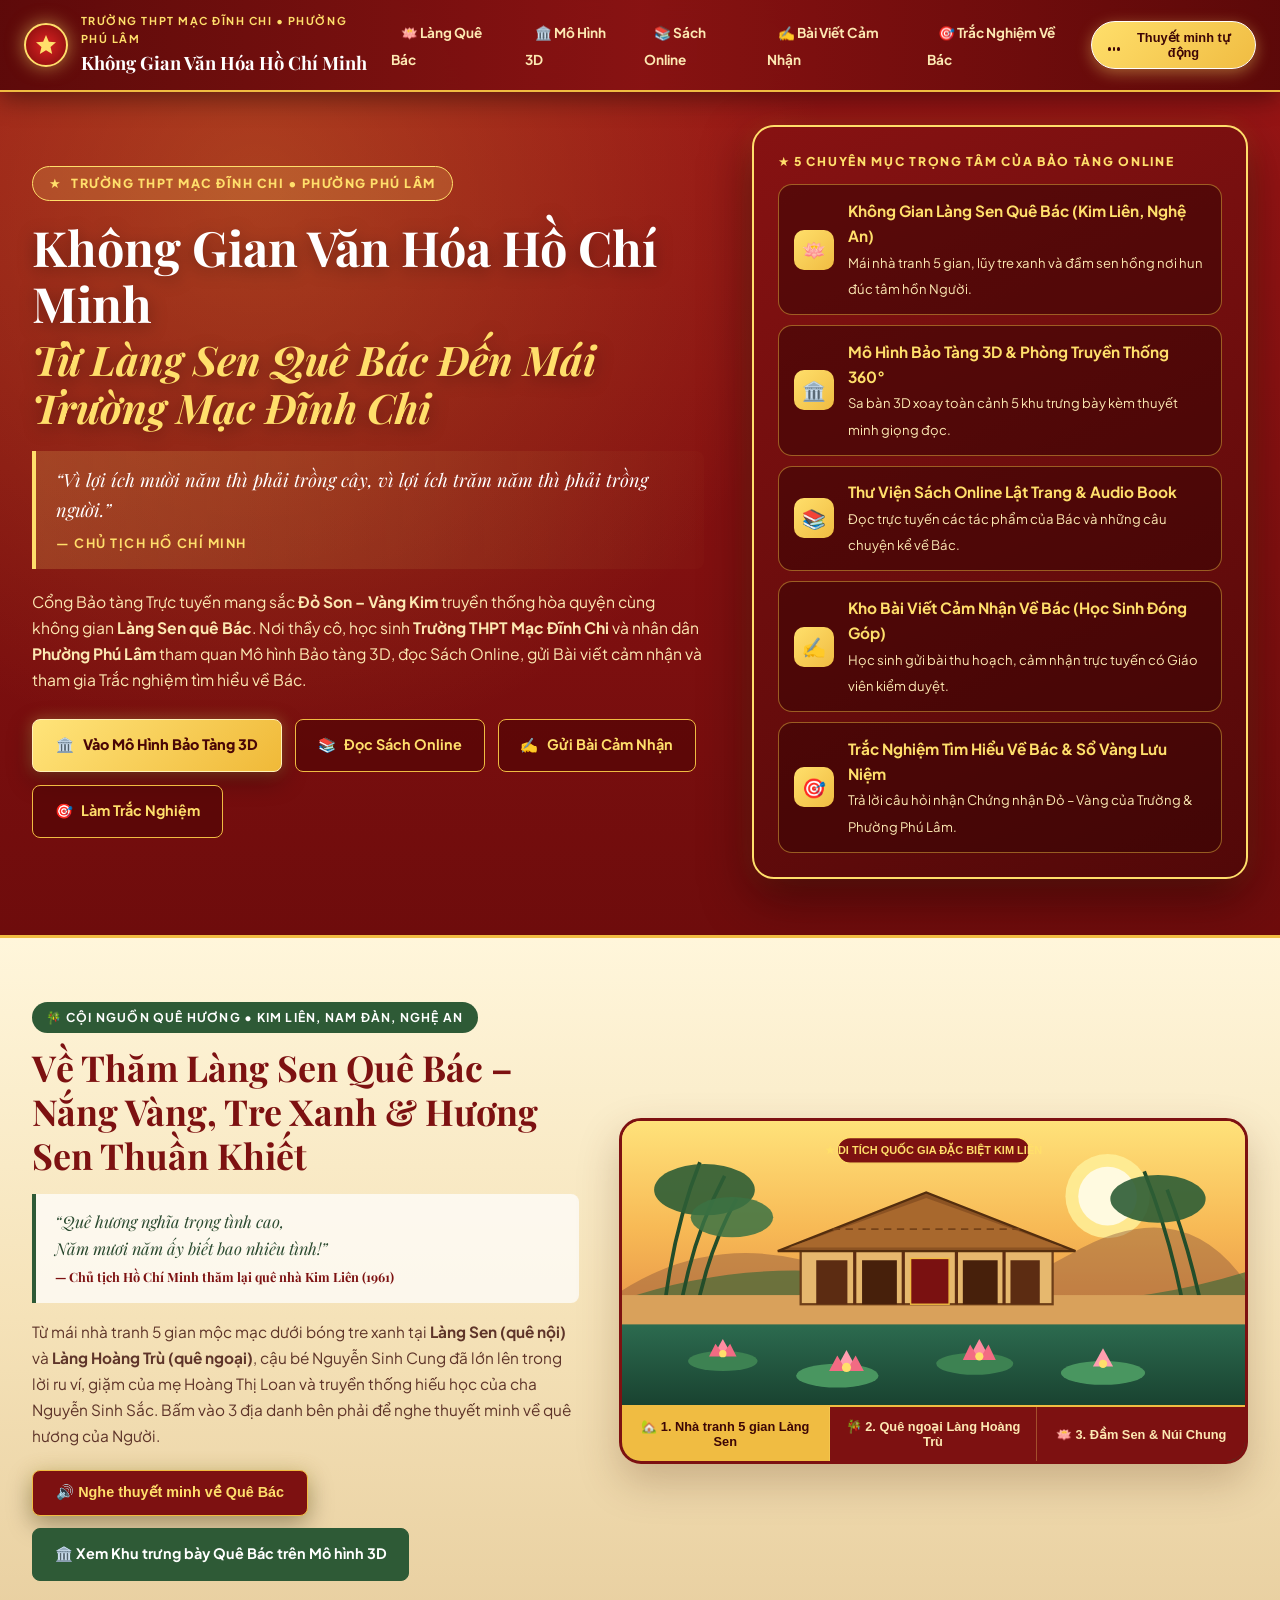
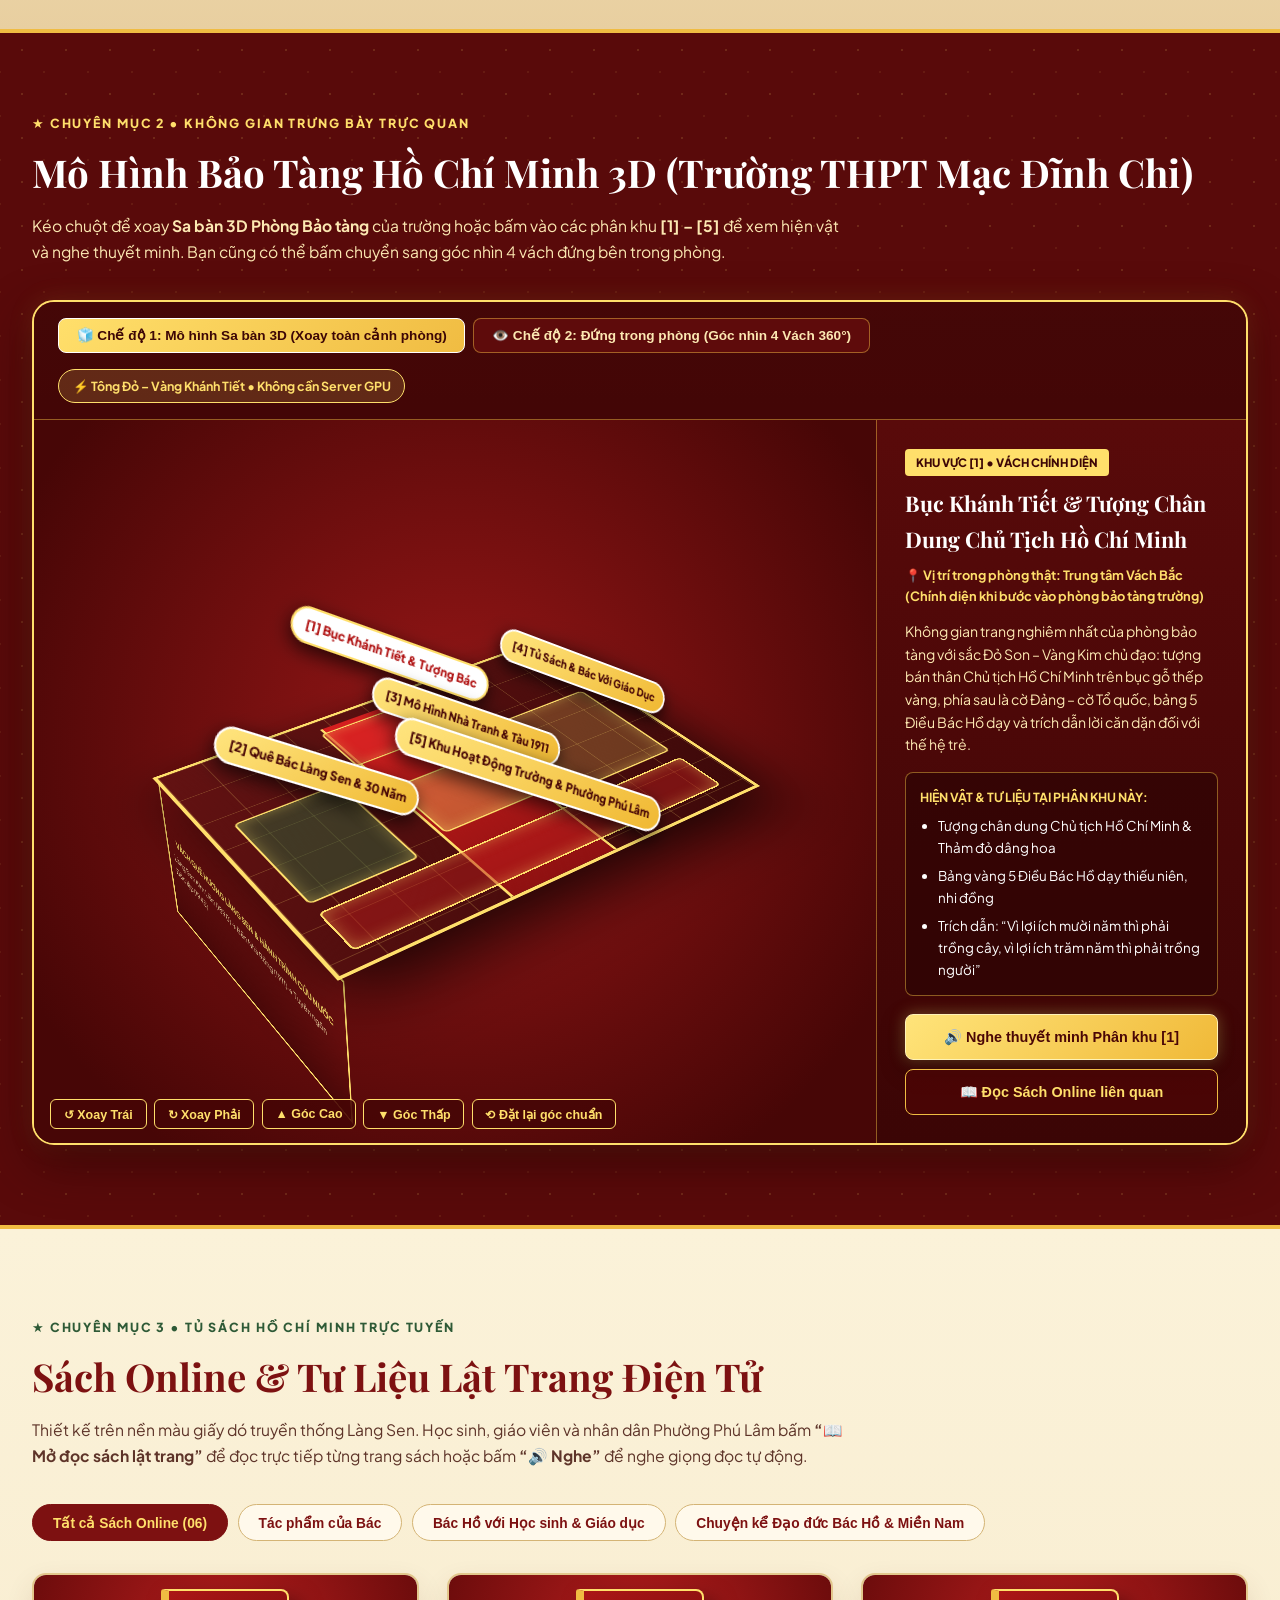
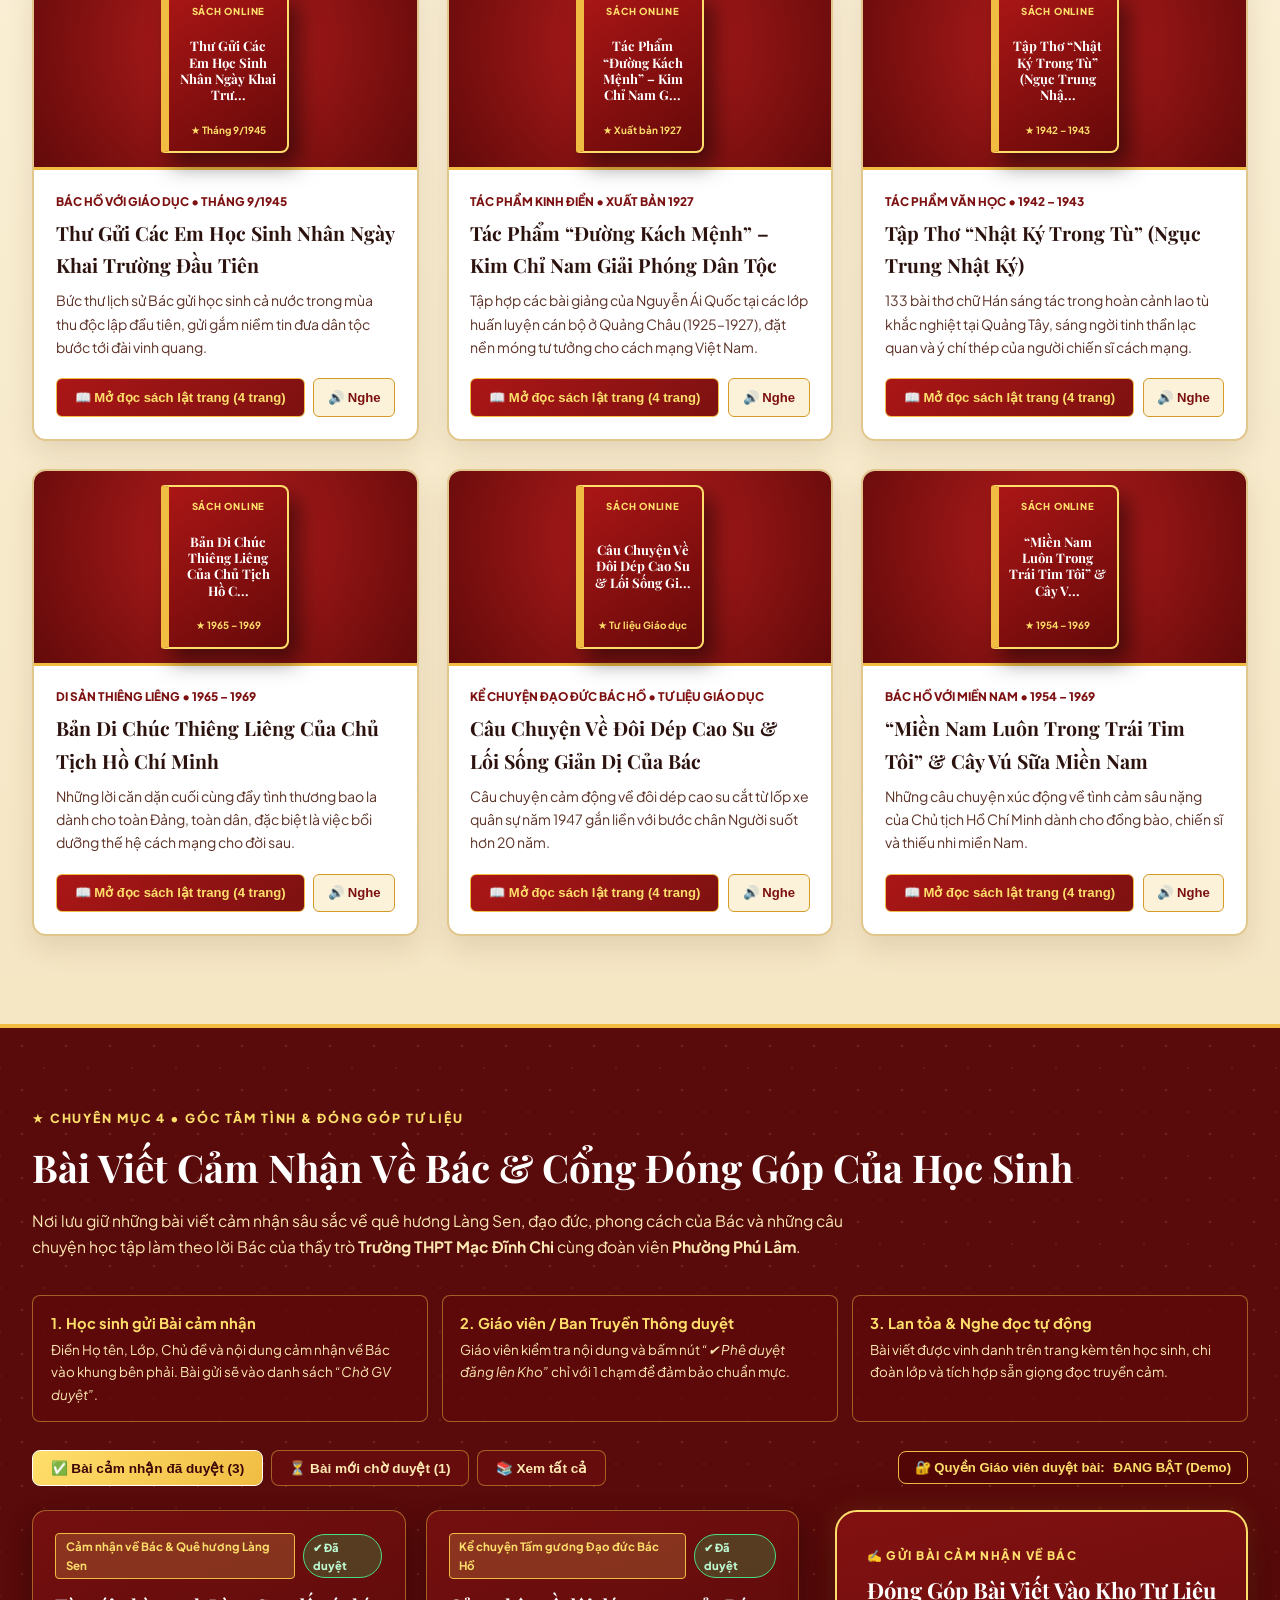
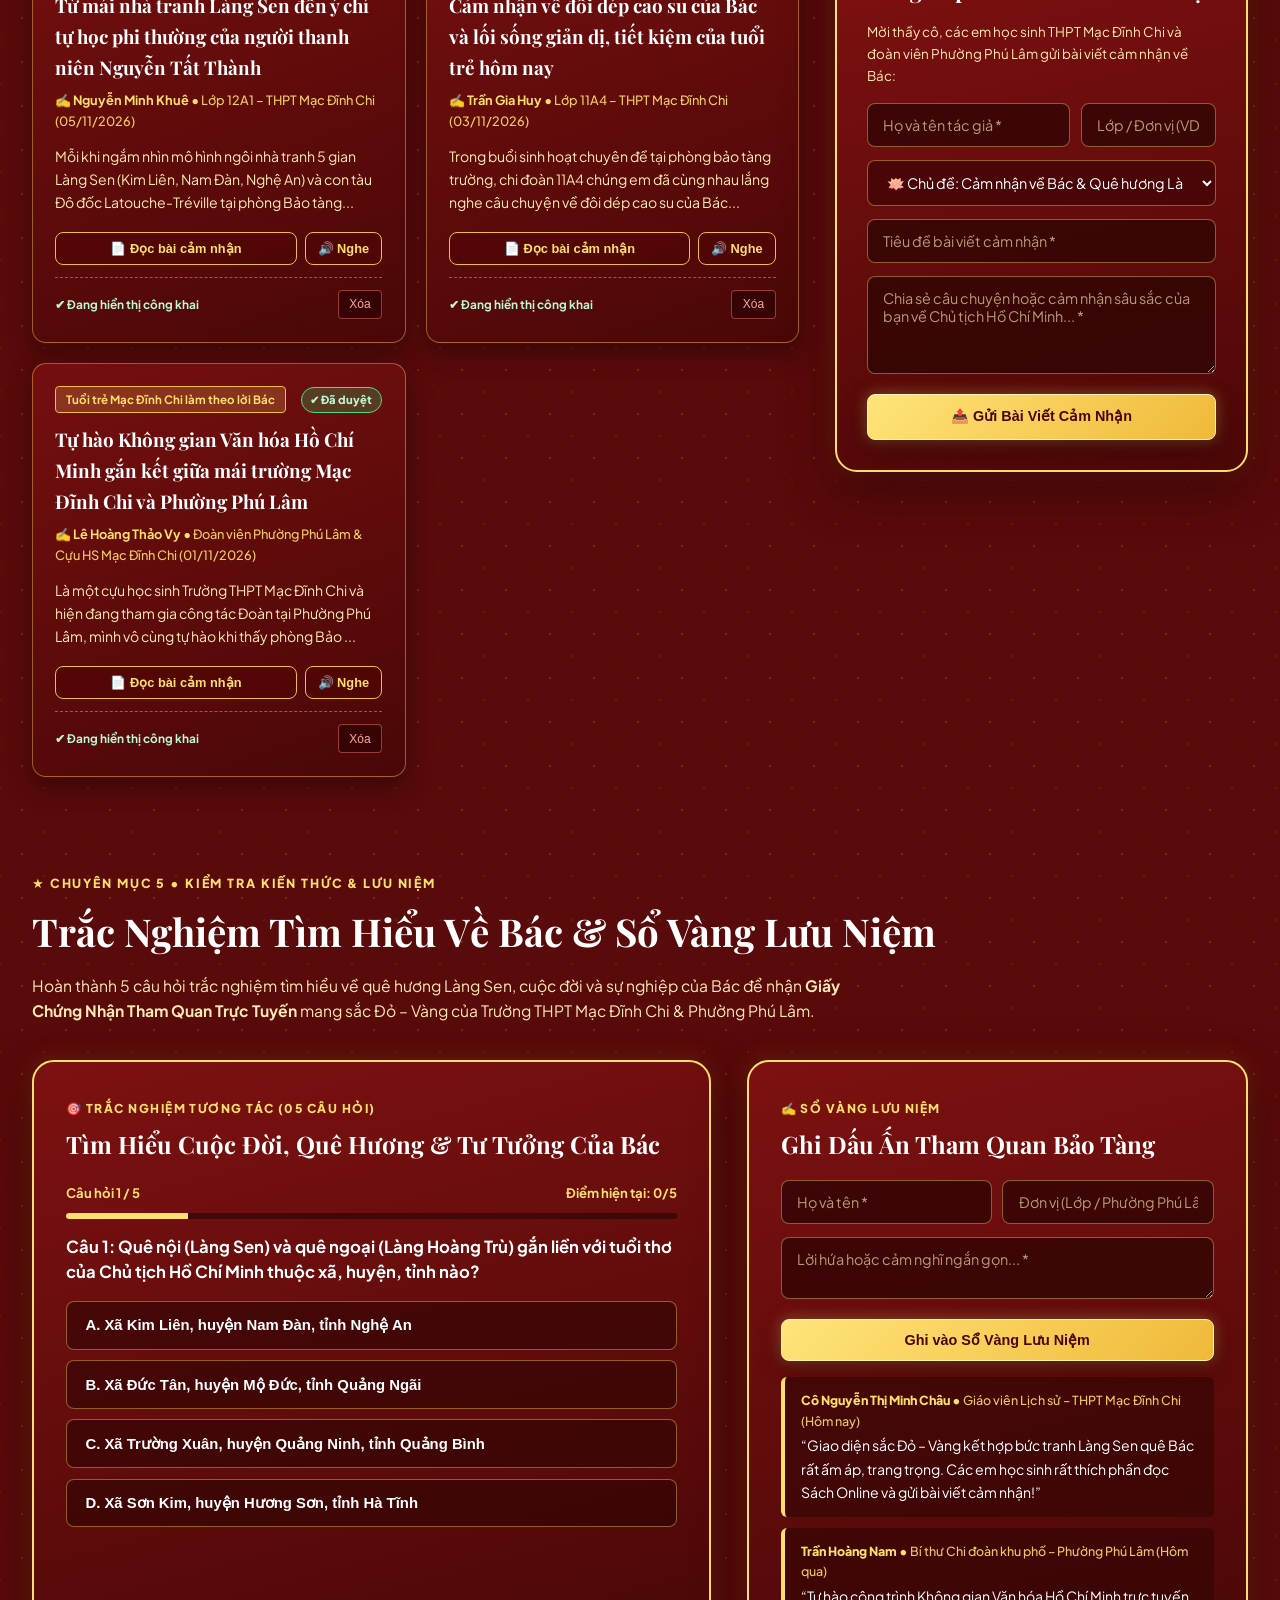
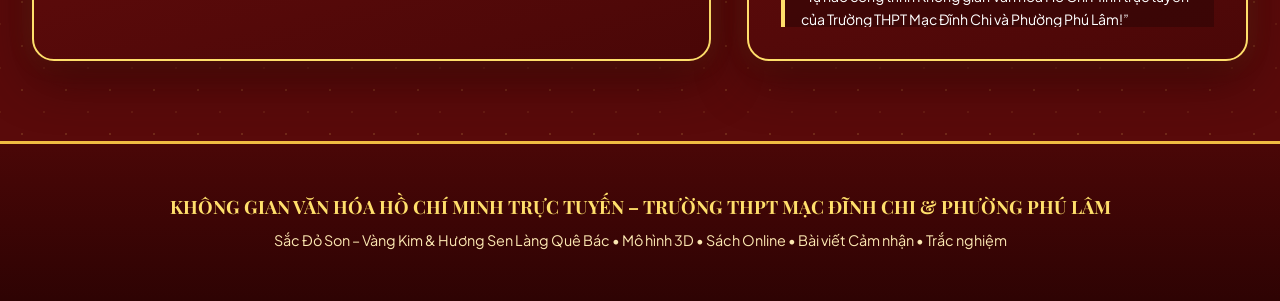
==== commit ee632bed: "Nâng cấp v3: Màu Đỏ-Vàng chủ đạo, Không gian Làng Sen quê Bác, Mô hình 3D, Sách Online, Bài viết cảm" ====
--- a/index.html
+++ b/index.html
@@ -6,17 +6,17 @@
   <title>Không Gian Văn Hóa Hồ Chí Minh Trực Tuyến | Trường THPT Mạc Đĩnh Chi – Phường Phú Lâm</title>
   <link rel="preconnect" href="https://fonts.googleapis.com">
   <link rel="preconnect" href="https://fonts.gstatic.com" crossorigin>
-  <link href="https://fonts.googleapis.com/css2?family=Noto+Serif:ital,wght@0,500;0,700;1,400&family=Playfair+Display:ital,wght@0,600;0,700;1,600&family=Plus+Jakarta+Sans:wght@400;500;600;700&display=swap" rel="stylesheet">
+  <link href="https://fonts.googleapis.com/css2?family=Noto+Serif:ital,wght@0,500;0,700;1,400&family=Playfair+Display:ital,wght@0,600;0,700;1,600&family=Plus+Jakarta+Sans:wght@400;500;600;700;800&display=swap" rel="stylesheet">
   <link rel="stylesheet" href="styles.css" />
 </head>
 <body class="bg-pattern">
 
-  <!-- THANH ĐIỀU HƯỚNG CỐ ĐỊNH -->
+  <!-- THANH ĐIỀU HƯỚNG ĐỎ SON – VÀNG KIM -->
   <header class="site-header">
     <div class="nav-container">
       <a href="#top" class="brand-identity">
         <div class="brand-emblem" aria-hidden="true">
-          <svg width="22" height="22" viewBox="0 0 24 24" fill="#f3ce7a">
+          <svg width="24" height="24" viewBox="0 0 24 24" fill="#ffdf6b">
             <path d="M12 2L14.85 8.65L22 9.25L16.55 13.95L18.2 21L12 17.25L5.8 21L7.45 13.95L2 9.25L9.15 8.65L12 2Z" />
           </svg>
         </div>
@@ -27,10 +27,11 @@
       </a>
 
       <ul class="nav-links">
-        <li><a href="#mo-hinh-3d">🏛️ 1. Mô hình Bảo tàng 3D</a></li>
-        <li><a href="#thu-vien-so">📚 2. Thư viện & Sách điện tử</a></li>
-        <li><a href="#kho-bai-viet">✍️ 3. Kho bài viết Học sinh</a></li>
-        <li><a href="#tuong-tac">🎯 Trắc nghiệm & Sổ vàng</a></li>
+        <li><a href="#lang-que-bac">🪷 Làng Quê Bác</a></li>
+        <li><a href="#mo-hinh-3d">🏛️ Mô Hình 3D</a></li>
+        <li><a href="#sach-online">📚 Sách Online</a></li>
+        <li><a href="#bai-viet-cam-nhan">✍️ Bài Viết Cảm Nhận</a></li>
+        <li><a href="#trac-nghiem-bac">🎯 Trắc Nghiệm Về Bác</a></li>
       </ul>
 
       <div class="nav-actions">
@@ -44,7 +45,7 @@
     </div>
   </header>
 
-  <!-- SẢNH CHÍNH (HERO SECTION) -->
+  <!-- SẢNH CHÍNH ĐỎ - VÀNG KHÁNH TIẾT (HERO SECTION) -->
   <section id="top" class="hero-section">
     <div class="hero-container">
       <div class="hero-copy">
@@ -53,7 +54,7 @@
         </div>
         <h1 class="hero-title">
           Không Gian Văn Hóa Hồ Chí Minh
-          <span class="gold-highlight">Mô Hình Bảo Tàng 3D • Thư Viện Số • Kho Bài Viết Học Sinh</span>
+          <span class="gold-highlight">Từ Làng Sen Quê Bác Đến Mái Trường Mạc Đĩnh Chi</span>
         </h1>
 
         <div class="hero-quote-box">
@@ -64,134 +65,290 @@
         </div>
 
         <p class="hero-desc">
-          Hệ sinh thái Bảo tàng Trực tuyến của <strong>Trường THPT Mạc Đĩnh Chi</strong> phối hợp cùng <strong>Phường Phú Lâm</strong>, được thiết kế xoay quanh 3 trụ cột cốt lõi: <strong>(1) Mô hình sa bàn 3D phòng bảo tàng</strong>, <strong>(2) Thư viện sách lật trang & âm thanh</strong>, và <strong>(3) Cổng để học sinh đóng góp bài viết vào kho tư liệu chung</strong>.
+          Cổng Bảo tàng Trực tuyến mang sắc <strong>Đỏ Son – Vàng Kim</strong> truyền thống hòa quyện cùng không gian <strong>Làng Sen quê Bác</strong>. Nơi thầy cô, học sinh <strong>Trường THPT Mạc Đĩnh Chi</strong> và nhân dân <strong>Phường Phú Lâm</strong> tham quan Mô hình Bảo tàng 3D, đọc Sách Online, gửi Bài viết cảm nhận và tham gia Trắc nghiệm tìm hiểu về Bác.
         </p>
 
         <div class="hero-cta-group">
           <a href="#mo-hinh-3d" class="btn-primary">
-            <span>🏛️</span> Khám phá Mô hình Bảo tàng 3D
+            <span>🏛️</span> Vào Mô Hình Bảo Tàng 3D
           </a>
-          <a href="#thu-vien-so" class="btn-secondary">
-            <span>📚</span> Mở Thư viện Sách Điện tử
+          <a href="#sach-online" class="btn-secondary">
+            <span>📚</span> Đọc Sách Online
           </a>
-          <a href="#kho-bai-viet" class="btn-secondary">
-            <span>✍️</span> Gửi Bài viết vào Kho
+          <a href="#bai-viet-cam-nhan" class="btn-secondary">
+            <span>✍️</span> Gửi Bài Cảm Nhận
           </a>
-        </div>
-      </div>
-
-      <!-- Khung 3 Trụ cột tóm tắt để trình bày BGH / Phường -->
+          <a href="#trac-nghiem-bac" class="btn-secondary">
+            <span>🎯</span> Làm Trắc Nghiệm
+          </a>
+        </div>
+      </div>
+
+      <!-- Khung 5 Chuyên mục Trọng tâm -->
       <div class="hero-pillars-card">
-        <div style="font-size: 0.76rem; text-transform: uppercase; letter-spacing: 0.14em; color: var(--gold-primary); font-weight: 700; margin-bottom: 0.85rem;">
-          ★ Cấu trúc 3 Phân khu Trọng tâm (Bấm để đi tới)
-        </div>
+        <div style="font-size: 0.76rem; text-transform: uppercase; letter-spacing: 0.14em; color: var(--gold-bright); font-weight: 800; margin-bottom: 0.85rem;">
+          ★ 5 Chuyên Mục Trọng Tâm Của Bảo Tàng Online
+        </div>
+
+        <a href="#lang-que-bac" class="pillar-item">
+          <div class="pillar-icon">🪷</div>
+          <div>
+            <strong style="color: var(--gold-bright); display: block; font-size: 0.96rem;">Không Gian Làng Sen Quê Bác (Kim Liên, Nghệ An)</strong>
+            <span style="font-size: 0.82rem; color: var(--text-gold-soft);">Mái nhà tranh 5 gian, lũy tre xanh và đầm sen hồng nơi hun đúc tâm hồn Người.</span>
+          </div>
+        </a>
 
         <a href="#mo-hinh-3d" class="pillar-item">
           <div class="pillar-icon">🏛️</div>
           <div>
-            <strong style="color: var(--gold-bright); display: block; font-size: 1rem;">1. Mô hình Kiến trúc Bảo tàng HCM (3D & 360°)</strong>
-            <span style="font-size: 0.85rem; color: var(--text-light-muted);">Sa bàn 3D mô phỏng căn phòng bảo tàng của trường với 5 khu trưng bày, xoay góc nhìn tự do không cần card màn hình GPU.</span>
+            <strong style="color: var(--gold-bright); display: block; font-size: 0.96rem;">Mô Hình Bảo Tàng 3D & Phòng Truyền Thống 360°</strong>
+            <span style="font-size: 0.82rem; color: var(--text-gold-soft);">Sa bàn 3D xoay toàn cảnh 5 khu trưng bày kèm thuyết minh giọng đọc.</span>
           </div>
         </a>
 
-        <a href="#thu-vien-so" class="pillar-item">
+        <a href="#sach-online" class="pillar-item">
           <div class="pillar-icon">📚</div>
           <div>
-            <strong style="color: var(--gold-bright); display: block; font-size: 1rem;">2. Thư viện Số & Tủ sách Điện tử Lật trang</strong>
-            <span style="font-size: 0.85rem; color: var(--text-light-muted);">Đọc sách trực tuyến từng trang (Đường Kách Mệnh, Nhật ký trong tù, Di chúc, Thư gửi học sinh...) kèm giọng đọc Audio Book.</span>
+            <strong style="color: var(--gold-bright); display: block; font-size: 0.96rem;">Thư Viện Sách Online Lật Trang & Audio Book</strong>
+            <span style="font-size: 0.82rem; color: var(--text-gold-soft);">Đọc trực tuyến các tác phẩm của Bác và những câu chuyện kể về Bác.</span>
           </div>
         </a>
 
-        <a href="#kho-bai-viet" class="pillar-item">
+        <a href="#bai-viet-cam-nhan" class="pillar-item">
           <div class="pillar-icon">✍️</div>
           <div>
-            <strong style="color: var(--gold-bright); display: block; font-size: 1rem;">3. Kho Bài Viết Học Sinh & Luồng Kiểm Duyệt</strong>
-            <span style="font-size: 0.85rem; color: var(--text-light-muted);">Học sinh gửi bài cảm nhận, kể chuyện Bác Hồ trực tiếp trên web; Giáo viên / Ban Truyền Thông duyệt 1 chạm trước khi đăng.</span>
+            <strong style="color: var(--gold-bright); display: block; font-size: 0.96rem;">Kho Bài Viết Cảm Nhận Về Bác (Học Sinh Đóng Góp)</strong>
+            <span style="font-size: 0.82rem; color: var(--text-gold-soft);">Học sinh gửi bài thu hoạch, cảm nhận trực tuyến có Giáo viên kiểm duyệt.</span>
           </div>
         </a>
+
+        <a href="#trac-nghiem-bac" class="pillar-item">
+          <div class="pillar-icon">🎯</div>
+          <div>
+            <strong style="color: var(--gold-bright); display: block; font-size: 0.96rem;">Trắc Nghiệm Tìm Hiểu Về Bác & Sổ Vàng Lưu Niệm</strong>
+            <span style="font-size: 0.82rem; color: var(--text-gold-soft);">Trả lời câu hỏi nhận Chứng nhận Đỏ – Vàng của Trường & Phường Phú Lâm.</span>
+          </div>
+        </a>
       </div>
     </div>
   </section>
 
   <!-- =====================================================================
-       PHẦN 1: MÔ HÌNH KIẾN TRÚC 3D BẢO TÀNG HỒ CHÍ MINH
+       PHẦN 1: KHÔNG GIAN LÀNG QUÊ CỦA BÁC (LÀNG SEN – KIM LIÊN, NAM ĐÀN, NGHỆ AN)
+       ===================================================================== -->
+  <section id="lang-que-bac" class="homeland-banner-section">
+    <div class="homeland-container">
+      <!-- Cột Trái: Câu chuyện & sắc màu quê hương Bác -->
+      <div>
+        <span class="homeland-badge">🎋 Cội nguồn Quê hương • Kim Liên, Nam Đàn, Nghệ An</span>
+        <h2 class="homeland-title">
+          Về Thăm Làng Sen Quê Bác – Nắng Vàng, Tre Xanh & Hương Sen Thuần Khiết
+        </h2>
+        <div class="homeland-poem-box">
+          “Quê hương nghĩa trọng tình cao,<br/>
+          Năm mươi năm ấy biết bao nhiêu tình!”<br/>
+          <span style="font-size: 0.8rem; font-style: normal; font-weight: 700; color: var(--red-imperial);">— Chủ tịch Hồ Chí Minh thăm lại quê nhà Kim Liên (1961)</span>
+        </div>
+        <p id="homelandDetailText" style="font-size: 0.96rem; color: var(--text-dark-muted); margin-bottom: 1.25rem; line-height: 1.7;">
+          Từ mái nhà tranh 5 gian mộc mạc dưới bóng tre xanh tại <strong>Làng Sen (quê nội)</strong> và <strong>Làng Hoàng Trù (quê ngoại)</strong>, cậu bé Nguyễn Sinh Cung đã lớn lên trong lời ru ví, giặm của mẹ Hoàng Thị Loan và truyền thống hiếu học của cha Nguyễn Sinh Sắc. Bấm vào 3 địa danh bên phải để nghe thuyết minh về quê hương của Người.
+        </p>
+        <div style="display: flex; gap: 0.75rem; flex-wrap: wrap;">
+          <button class="btn-primary" type="button" onclick="speakHomelandCurrent()" style="background: var(--red-imperial); color: var(--gold-bright); border-color: var(--gold-primary);">
+            🔊 Nghe thuyết minh về Quê Bác
+          </button>
+          <a href="#mo-hinh-3d" class="btn-secondary" style="background: var(--village-bamboo); color: #fff; border-color: var(--village-bamboo);">
+            🏛️ Xem Khu trưng bày Quê Bác trên Mô hình 3D
+          </a>
+        </div>
+      </div>
+
+      <!-- Cột Phải: Tranh Panorama Nghệ thuật Làng Sen Quê Bác (Nhà tranh 5 gian, Lũy tre, Đầm sen, Nắng vàng) -->
+      <div class="homeland-art-card">
+        <svg viewBox="0 0 680 310" width="100%" height="auto" style="display: block;" role="img" aria-label="Bức tranh Làng Sen quê Bác với nhà tranh 5 gian, hàng tre xanh và đầm sen hồng">
+          <defs>
+            <linearGradient id="skySun" x1="0" y1="0" x2="0" y2="1">
+              <stop offset="0%" stop-color="#ffe27a" />
+              <stop offset="55%" stop-color="#f7b955" />
+              <stop offset="100%" stop-color="#e89548" />
+            </linearGradient>
+            <linearGradient id="pondWater" x1="0" y1="0" x2="0" y2="1">
+              <stop offset="0%" stop-color="#2c6b4f" />
+              <stop offset="100%" stop-color="#194230" />
+            </linearGradient>
+          </defs>
+
+          <!-- Bầu trời nắng vàng xứ Nghệ -->
+          <rect width="680" height="215" fill="url(#skySun)" />
+
+          <!-- Mặt trời đỏ vàng rực rỡ phía sau núi Chung -->
+          <circle cx="530" cy="82" r="46" fill="#fff099" opacity="0.85" />
+          <circle cx="530" cy="82" r="32" fill="#fffae0" />
+
+          <!-- Dãy núi Chung và đồi xa Kim Liên -->
+          <path d="M0 185 Q110 115 240 165 T490 145 T680 175 L680 215 L0 215 Z" fill="#8c583a" opacity="0.45" />
+          <path d="M0 195 Q160 140 330 180 T680 165 L680 215 L0 215 Z" fill="#4f6d3a" opacity="0.75" />
+
+          <!-- Lũy tre xanh làng quê bên trái & bên phải -->
+          <g stroke="#234d2a" stroke-width="4" fill="none">
+            <path d="M45 215 Q55 120 85 45" />
+            <path d="M62 215 Q75 130 112 60" />
+            <path d="M80 215 Q92 145 125 85" />
+            <path d="M615 215 Q600 130 570 55" />
+            <path d="M635 215 Q620 140 595 75" />
+          </g>
+          <!-- Tán lá tre xanh -->
+          <ellipse cx="90" cy="75" rx="55" ry="28" fill="#2e5e36" opacity="0.9" />
+          <ellipse cx="120" cy="105" rx="45" ry="22" fill="#3b7344" opacity="0.85" />
+          <ellipse cx="585" cy="85" rx="52" ry="26" fill="#2e5e36" opacity="0.9" />
+
+          <!-- Nền sân đất nắng vàng trước nhà -->
+          <rect x="0" y="190" width="680" height="42" fill="#d9a15b" />
+
+          <!-- NGÔI NHÀ TRANH 5 GIAN LÀNG SEN CỦA CỤ PHÓ BẢNG NGUYỄN SINH SẮC -->
+          <!-- Tường vách nứa vàng mộc mạc -->
+          <rect x="195" y="138" width="275" height="62" fill="#e6b86e" stroke="#6e3f19" stroke-width="2.5" />
+          <!-- 5 Gian cửa gỗ nhà tranh -->
+          <rect x="212" y="152" width="34" height="48" fill="#5c2c12" />
+          <rect x="262" y="152" width="38" height="48" fill="#47200b" />
+          <rect x="315" y="150" width="42" height="50" fill="#7a1111" stroke="#f0bc42" stroke-width="1.5" />
+          <rect x="372" y="152" width="38" height="48" fill="#47200b" />
+          <rect x="424" y="152" width="32" height="48" fill="#5c2c12" />
+          <!-- Cột tre/gỗ hiên nhà -->
+          <line x1="254" y1="138" x2="254" y2="200" stroke="#5c2c12" stroke-width="3.5" />
+          <line x1="307" y1="138" x2="307" y2="200" stroke="#5c2c12" stroke-width="3.5" />
+          <line x1="365" y1="138" x2="365" y2="200" stroke="#5c2c12" stroke-width="3.5" />
+          <line x1="417" y1="138" x2="417" y2="200" stroke="#5c2c12" stroke-width="3.5" />
+
+          <!-- Mái lá tranh vàng nâu dày dặn -->
+          <polygon points="170,142 332,78 495,142" fill="#8c5323" stroke="#542e0e" stroke-width="2.5" />
+          <polygon points="182,138 332,84 482,138" fill="#a8682d" />
+          <line x1="230" y1="118" x2="435" y2="118" stroke="#754218" stroke-width="2" stroke-dasharray="8 6" />
+
+          <!-- ĐẦM SEN HỒNG LÀNG SEN PHÍA TRƯỚC -->
+          <rect x="0" y="222" width="680" height="88" fill="url(#pondWater)" />
+          <!-- Lá sen xanh trên mặt hồ -->
+          <ellipse cx="110" cy="262" rx="38" ry="11" fill="#3d8252" />
+          <ellipse cx="235" cy="278" rx="45" ry="13" fill="#499660" />
+          <ellipse cx="385" cy="265" rx="42" ry="12" fill="#3d8252" />
+          <ellipse cx="525" cy="275" rx="46" ry="13" fill="#499660" />
+          <!-- Những đóa sen hồng & tâm sen vàng nở rộ -->
+          <g>
+            <path d="M110 238 L100 256 L120 256 Z" fill="#ff8da1" />
+            <path d="M102 243 L95 257 L112 257 Z" fill="#f26b83" />
+            <path d="M118 243 L108 257 L125 257 Z" fill="#f26b83" />
+            <circle cx="110" cy="254" r="4" fill="#ffdf6b" />
+          </g>
+          <g>
+            <path d="M245 250 L233 272 L257 272 Z" fill="#ff9eb0" />
+            <path d="M235 256 L226 273 L245 273 Z" fill="#f26b83" />
+            <path d="M255 256 L245 273 L264 273 Z" fill="#f26b83" />
+            <circle cx="245" cy="269" r="5" fill="#ffdf6b" />
+          </g>
+          <g>
+            <path d="M390 238 L378 260 L402 260 Z" fill="#ff8da1" />
+            <path d="M380 244 L372 261 L390 261 Z" fill="#f26b83" />
+            <path d="M400 244 L390 261 L408 261 Z" fill="#f26b83" />
+            <circle cx="390" cy="257" r="4.5" fill="#ffdf6b" />
+          </g>
+          <g>
+            <path d="M525 248 L514 268 L536 268 Z" fill="#ff9eb0" />
+            <circle cx="525" cy="265" r="4.5" fill="#ffdf6b" />
+          </g>
+
+          <!-- Nhãn chú thích nổi trên tranh -->
+          <rect x="235" y="18" width="210" height="28" rx="14" fill="#7d1111" stroke="#ffdf6b" stroke-width="1.5" />
+          <text x="340" y="36" text-anchor="middle" fill="#ffdf6b" font-size="12" font-weight="bold" font-family="sans-serif">
+            ★ DI TÍCH QUỐC GIA ĐẶC BIỆT KIM LIÊN
+          </text>
+        </svg>
+
+        <!-- 3 Nút chọn điểm di tích quê Bác -->
+        <div class="homeland-spots-bar">
+          <button class="homeland-spot-btn active" type="button" onclick="selectHomelandSpot(0, this)">
+            🏡 1. Nhà tranh 5 gian Làng Sen
+          </button>
+          <button class="homeland-spot-btn" type="button" onclick="selectHomelandSpot(1, this)">
+            🎋 2. Quê ngoại Làng Hoàng Trù
+          </button>
+          <button class="homeland-spot-btn" type="button" onclick="selectHomelandSpot(2, this)">
+            🪷 3. Đầm Sen & Núi Chung
+          </button>
+        </div>
+      </div>
+    </div>
+  </section>
+
+  <!-- =====================================================================
+       PHẦN 2: MÔ HÌNH KIẾN TRÚC 3D BẢO TÀNG HỒ CHÍ MINH
        ===================================================================== -->
   <section id="mo-hinh-3d" class="section-block">
     <div class="section-header">
-      <div class="section-kicker">★ Trụ cột 1 • Không gian Trưng bày Trực quan</div>
-      <h2 class="section-title">1. Mô Hình Bảo Tàng Hồ Chí Minh (Sa Bàn 3D & Góc Nhìn Phòng Thật)</h2>
+      <div class="section-kicker">★ Chuyên mục 2 • Không Gian Trưng Bày Trực Quan</div>
+      <h2 class="section-title">Mô Hình Bảo Tàng Hồ Chí Minh 3D (Trường THPT Mạc Đĩnh Chi)</h2>
       <p class="section-subtitle">
-        Mô phỏng chính xác bố cục căn phòng Bảo tàng Hồ Chí Minh tại Trường THPT Mạc Đĩnh Chi. Bạn có thể <strong>kéo chuột trên sa bàn để xoay 3D</strong>, bấm vào từng khu vực số <strong>[1] – [5]</strong> để xem hiện vật và nghe thuyết minh, hoặc chuyển sang góc nhìn đứng bên trong phòng.
+        Kéo chuột để xoay <strong>Sa bàn 3D Phòng Bảo tàng</strong> của trường hoặc bấm vào các phân khu <strong>[1] – [5]</strong> để xem hiện vật và nghe thuyết minh. Bạn cũng có thể bấm chuyển sang góc nhìn 4 vách đứng bên trong phòng.
       </p>
     </div>
 
     <div class="museum-model-shell">
-      <!-- Thanh công cụ chuyển đổi chế độ Mô hình -->
       <div class="model-top-bar">
         <div class="mode-switch-group">
           <button id="btnModeIso" class="mode-btn active" type="button" onclick="switchMuseumViewMode('iso')">
-            🧊 Chế độ 1: Sa bàn Kiến trúc 3D (Xoay toàn cảnh phòng)
+            🧊 Chế độ 1: Mô hình Sa bàn 3D (Xoay toàn cảnh phòng)
           </button>
           <button id="btnModePano" class="mode-btn" type="button" onclick="switchMuseumViewMode('pano')">
             👁️ Chế độ 2: Đứng trong phòng (Góc nhìn 4 Vách 360°)
           </button>
         </div>
-        <span style="font-size: 0.78rem; color: var(--gold-bright); background: rgba(212,168,83,0.12); padding: 0.35rem 0.8rem; border-radius: 999px; border: 1px solid var(--gold-muted);">
-          ⚡ Công nghệ CSS3D Hardware-Accelerated • Chạy mượt trên mọi máy không cần GPU
+        <span style="font-size: 0.78rem; color: var(--gold-bright); background: rgba(255,223,107,0.16); padding: 0.35rem 0.85rem; border-radius: 999px; border: 1px solid var(--gold-bright); font-weight: 700;">
+          ⚡ Tông Đỏ – Vàng Khánh Tiết • Không cần Server GPU
         </span>
       </div>
 
-      <!-- CHẾ ĐỘ 1: SA BÀN KIẾN TRÚC 3D + BẢNG THUYẾT MINH CHI TIẾT -->
+      <!-- CHẾ ĐỘ 1: SA BÀN 3D -->
       <div id="isoModelWrapper" class="model-layout-grid">
-        <div id="isoStageContainer" class="iso-stage-container" title="Kéo chuột để xoay mô hình phòng bảo tàng 3D">
-          
-          <!-- Khối Phòng 3D -->
+        <div id="isoStageContainer" class="iso-stage-container" title="Giữ chuột và kéo để xoay mô hình phòng bảo tàng 3D">
           <div id="isoRoom3D" class="iso-room-3d">
             <div class="iso-floor">
               <div class="iso-floor-grid"></div>
               <div class="iso-carpet"></div>
 
-              <!-- Vách Chính Diện (Bắc) -->
+              <!-- Vách Chính Diện -->
               <div class="iso-wall-back">
-                <div style="font-size: 0.65rem; letter-spacing: 0.14em; color: var(--gold-bright); text-transform: uppercase;">Đảng Cộng sản Việt Nam Quang vinh</div>
-                <div style="font-family: var(--font-serif); font-size: 1.05rem; color: #fff; font-weight: 700; margin: 0.25rem 0;">KHÔNG GIAN VĂN HÓA HỒ CHÍ MINH</div>
-                <div style="font-size: 0.72rem; color: var(--gold-primary);">TRƯỜNG THPT MẠC ĐĨNH CHI – PHƯỜNG PHÚ LÂM</div>
-              </div>
-
-              <!-- Vách Trái (Tây) -->
+                <div style="font-size: 0.65rem; letter-spacing: 0.14em; color: var(--gold-bright); text-transform: uppercase; font-weight: 700;">Đảng Cộng sản Việt Nam Quang vinh</div>
+                <div style="font-family: var(--font-serif); font-size: 1.08rem; color: #fff; font-weight: 700; margin: 0.25rem 0;">KHÔNG GIAN VĂN HÓA HỒ CHÍ MINH</div>
+                <div style="font-size: 0.72rem; color: var(--gold-bright); font-weight: 700;">TRƯỜNG THPT MẠC ĐĨNH CHI – PHƯỜNG PHÚ LÂM</div>
+              </div>
+
+              <!-- Vách Trái (Quê hương Làng Sen & Hành trình cứu nước) -->
               <div class="iso-wall-left">
-                <div style="font-size: 0.7rem; color: var(--gold-bright); font-weight: 700; text-transform: uppercase;">Vách Biên Niên Sử & Hành Trình Cứu Nước</div>
-                <div style="font-size: 0.68rem; color: var(--text-light-muted); margin-top: 0.25rem;">Quê hương Kim Liên (1890) → Bến Nhà Rồng (1911) → Tuyên ngôn Độc lập (1945)</div>
-              </div>
-
-              <!-- Khu 1: Bục Tượng Bác & Khánh Tiết -->
+                <div style="font-size: 0.72rem; color: var(--gold-bright); font-weight: 800; text-transform: uppercase;">Vách Quê Hương Làng Sen & Hành Trình Cứu Nước</div>
+                <div style="font-size: 0.68rem; color: var(--text-gold-soft); margin-top: 0.25rem;">Làng Sen Kim Liên (1890) → Bến Nhà Rồng (1911) → Tuyên ngôn Độc lập (1945)</div>
+              </div>
+
+              <!-- 5 Phân khu trên Sa bàn 3D -->
               <div class="iso-zone-box altar" onclick="selectZone3D(0)">
                 <span class="iso-pin active" id="pinZone0">[1] Bục Khánh Tiết & Tượng Bác</span>
               </div>
 
-              <!-- Khu 2: Vách Hành trình cứu nước -->
               <div class="iso-zone-box journey" onclick="selectZone3D(1)">
-                <span class="iso-pin" id="pinZone1">[2] Vách Hành Trình 30 Năm</span>
-              </div>
-
-              <!-- Khu 3: Tủ kính Mô hình Tàu & Hiện vật trung tâm -->
+                <span class="iso-pin" id="pinZone1">[2] Quê Bác Làng Sen & 30 Năm</span>
+              </div>
+
               <div class="iso-zone-box ship-model" onclick="selectZone3D(2)">
-                <span class="iso-pin" id="pinZone2">[3] Tủ Mô Hình Tàu & Hiện Vật</span>
-              </div>
-
-              <!-- Khu 4: Kệ Tủ sách Hồ Chí Minh & Giáo dục -->
+                <span class="iso-pin" id="pinZone2">[3] Mô Hình Nhà Tranh & Tàu 1911</span>
+              </div>
+
               <div class="iso-zone-box library-rack" onclick="selectZone3D(3)">
                 <span class="iso-pin" id="pinZone3">[4] Tủ Sách & Bác Với Giáo Dục</span>
               </div>
 
-              <!-- Khu 5: Bàn tương tác THPT Mạc Đĩnh Chi & Phường Phú Lâm -->
               <div class="iso-zone-box phulam-corner" onclick="selectZone3D(4)">
                 <span class="iso-pin" id="pinZone4">[5] Khu Hoạt Động Trường & Phường Phú Lâm</span>
               </div>
             </div>
           </div>
 
-          <!-- Cụm nút xoay mô hình 3D -->
           <div class="iso-controls-overlay">
             <button class="btn-iso-ctrl" type="button" onclick="rotateIsoModel(-20, 0)">↺ Xoay Trái</button>
             <button class="btn-iso-ctrl" type="button" onclick="rotateIsoModel(20, 0)">↻ Xoay Phải</button>
@@ -201,51 +358,50 @@
           </div>
         </div>
 
-        <!-- Cột Phải: Thông tin Phân khu đang chọn trên Mô hình 3D -->
         <aside id="zoneInspectorPanel" class="model-inspector-panel"></aside>
       </div>
 
-      <!-- CHẾ ĐỘ 2: GÓC NHÌN ĐỨNG TRONG PHÒNG 4 VÁCH 360° -->
+      <!-- CHẾ ĐỘ 2: GÓC NHÌN 4 VÁCH TRONG PHÒNG -->
       <div id="panoModelWrapper" class="panorama-view-container">
         <div id="panoramaStage" class="panorama-stage">
           <div class="museum-wall">
             <div class="wall-banner">Vách 1 • Sảnh Khánh Tiết & 5 Điều Bác Hồ Dạy</div>
             <div class="wall-exhibits-row">
               <div class="wall-frame" onclick="selectZone3D(0); switchMuseumViewMode('iso');">
-                <div style="font-size:0.72rem; color:var(--gold-primary);">VỊ TRÍ TRUNG TÂM</div>
+                <div style="font-size:0.72rem; color:var(--gold-bright); font-weight:700;">VỊ TRÍ TRUNG TÂM</div>
                 <h3 style="font-family:var(--font-serif); margin:0.35rem 0;">Bục Tượng Chân Dung Bác Hồ</h3>
-                <p style="font-size:0.85rem; color:var(--text-light-muted);">Không gian dâng hoa, sinh hoạt chính trị đầu tuần và lễ kết nạp Đoàn của học sinh THPT Mạc Đĩnh Chi.</p>
+                <p style="font-size:0.85rem; color:var(--text-gold-soft);">Không gian dâng hoa, sinh hoạt chính trị đầu tuần và lễ kết nạp Đoàn của học sinh THPT Mạc Đĩnh Chi.</p>
               </div>
               <div class="wall-frame" onclick="openBookReader('book-thu-hoc-sinh')">
-                <div style="font-size:0.72rem; color:var(--gold-primary);">BẢNG TRÍCH DẪN</div>
+                <div style="font-size:0.72rem; color:var(--gold-bright); font-weight:700;">BẢNG TRÍCH DẪN</div>
                 <h3 style="font-family:var(--font-serif); margin:0.35rem 0;">Thư Gửi Học Sinh Khai Trường (9/1945)</h3>
-                <p style="font-size:0.85rem; color:var(--text-light-muted);">Bấm để mở đọc toàn văn bức thư trong Thư viện số.</p>
+                <p style="font-size:0.85rem; color:var(--text-gold-soft);">Bấm để mở đọc toàn văn bức thư trong mục Sách Online.</p>
               </div>
               <div class="wall-frame" onclick="speakText('Năm điều Bác Hồ dạy: Yêu Tổ quốc, yêu đồng bào. Học tập tốt, lao động tốt. Đoàn kết tốt, kỷ luật tốt. Giữ gìn vệ sinh thật tốt. Khiêm tốn, thật thà, dũng cảm.')">
-                <div style="font-size:0.72rem; color:var(--gold-primary);">THUYẾT MINH ÂM THANH</div>
+                <div style="font-size:0.72rem; color:var(--gold-bright); font-weight:700;">THUYẾT MINH ÂM THANH</div>
                 <h3 style="font-family:var(--font-serif); margin:0.35rem 0;">5 Điều Bác Hồ Dạy</h3>
-                <p style="font-size:0.85rem; color:var(--text-light-muted);">Bấm để nghe giọng đọc thuyết minh tự động.</p>
+                <p style="font-size:0.85rem; color:var(--text-gold-soft);">Bấm để nghe giọng đọc thuyết minh tự động.</p>
               </div>
             </div>
           </div>
 
           <div class="museum-wall">
-            <div class="wall-banner">Vách 2 • Hành Trình 30 Năm Tìm Đường Cứu Nước (1911 – 1941)</div>
+            <div class="wall-banner">Vách 2 • Quê Hương Làng Sen & Hành Trình Cứu Nước</div>
             <div class="wall-exhibits-row">
+              <div class="wall-frame" onclick="document.getElementById('lang-que-bac').scrollIntoView({behavior:'smooth'})">
+                <div style="font-size:0.72rem; color:var(--gold-bright); font-weight:700;">CỘI NGUỒN KIM LIÊN</div>
+                <h3 style="font-family:var(--font-serif); margin:0.35rem 0;">Mô Hình Nhà Tranh Làng Sen</h3>
+                <p style="font-size:0.85rem; color:var(--text-gold-soft);">Tìm hiểu quê nội Làng Sen và quê ngoại Hoàng Trù tại Nghệ An.</p>
+              </div>
               <div class="wall-frame" onclick="selectZone3D(2); switchMuseumViewMode('iso');">
-                <div style="font-size:0.72rem; color:var(--gold-primary);">HIỆN VẬT MÔ HÌNH</div>
+                <div style="font-size:0.72rem; color:var(--gold-bright); font-weight:700;">HIỆN VẬT MÔ HÌNH</div>
                 <h3 style="font-family:var(--font-serif); margin:0.35rem 0;">Tàu Amiral Latouche-Tréville</h3>
-                <p style="font-size:0.85rem; color:var(--text-light-muted);">Con tàu rời Bến Nhà Rồng ngày 05/06/1911 mở đầu hành trình cứu nước.</p>
+                <p style="font-size:0.85rem; color:var(--text-gold-soft);">Con tàu rời Bến Nhà Rồng ngày 05/06/1911 mở đầu hành trình cứu nước.</p>
               </div>
               <div class="wall-frame" onclick="openBookReader('book-duong-kach-menh')">
-                <div style="font-size:0.72rem; color:var(--gold-primary);">TÁC PHẨM LỊCH SỬ</div>
-                <h3 style="font-family:var(--font-serif); margin:0.35rem 0;">Tác Phẩm Đường Kách Mệnh (1927)</h3>
-                <p style="font-size:0.85rem; color:var(--text-light-muted);">Bấm để lật đọc trực tiếp cuốn sách trong Thư viện số.</p>
-              </div>
-              <div class="wall-frame" onclick="selectZone3D(1); switchMuseumViewMode('iso');">
-                <div style="font-size:0.72rem; color:var(--gold-primary);">BẢN ĐỒ SỐ</div>
-                <h3 style="font-family:var(--font-serif); margin:0.35rem 0;">Hành Trình Qua 4 Châu Lục</h3>
-                <p style="font-size:0.85rem; color:var(--text-light-muted);">Xem chi tiết sơ đồ trưng bày trên vách số 2.</p>
+                <div style="font-size:0.72rem; color:var(--gold-bright); font-weight:700;">TÁC PHẨM LỊCH SỬ</div>
+                <h3 style="font-family:var(--font-serif); margin:0.35rem 0;">Đường Kách Mệnh (1927)</h3>
+                <p style="font-size:0.85rem; color:var(--text-gold-soft);">Bấm để mở đọc sách online lật trang.</p>
               </div>
             </div>
           </div>
@@ -253,20 +409,20 @@
           <div class="museum-wall">
             <div class="wall-banner">Vách 3 • Tủ Sách Hồ Chí Minh & Sự Nghiệp Trồng Người</div>
             <div class="wall-exhibits-row">
-              <div class="wall-frame" onclick="document.getElementById('thu-vien-so').scrollIntoView({behavior:'smooth'})">
-                <div style="font-size:0.72rem; color:var(--gold-primary);">KỆ SÁCH SỐ HÓA</div>
+              <div class="wall-frame" onclick="document.getElementById('sach-online').scrollIntoView({behavior:'smooth'})">
+                <div style="font-size:0.72rem; color:var(--gold-bright); font-weight:700;">KỆ SÁCH ONLINE</div>
                 <h3 style="font-family:var(--font-serif); margin:0.35rem 0;">Tủ Sách Điện Tử Hồ Chí Minh</h3>
-                <p style="font-size:0.85rem; color:var(--text-light-muted);">Di chuyển xuống khu Thư viện để đọc sách lật trang.</p>
+                <p style="font-size:0.85rem; color:var(--text-gold-soft);">Di chuyển xuống khu Sách Online để lật đọc từng trang.</p>
               </div>
               <div class="wall-frame" onclick="openBookReader('book-nhat-ky-trong-tu')">
-                <div style="font-size:0.72rem; color:var(--gold-primary);">THƠ CHỮ HÁN & DỊCH THƠ</div>
+                <div style="font-size:0.72rem; color:var(--gold-bright); font-weight:700;">THƠ VĂN CỦA BÁC</div>
                 <h3 style="font-family:var(--font-serif); margin:0.35rem 0;">Tập Thơ Nhật Ký Trong Tù</h3>
-                <p style="font-size:0.85rem; color:var(--text-light-muted);">Mở trình đọc sách điện tử lật trang đôi.</p>
+                <p style="font-size:0.85rem; color:var(--text-gold-soft);">Mở trình đọc sách điện tử lật trang đôi.</p>
               </div>
               <div class="wall-frame" onclick="openBookReader('book-di-chuc')">
-                <div style="font-size:0.72rem; color:var(--gold-primary);">DI SẢN THIÊNG LIÊNG</div>
+                <div style="font-size:0.72rem; color:var(--gold-bright); font-weight:700;">DI SẢN THIÊNG LIÊNG</div>
                 <h3 style="font-family:var(--font-serif); margin:0.35rem 0;">Di Chúc Chủ Tịch Hồ Chí Minh (1969)</h3>
-                <p style="font-size:0.85rem; color:var(--text-light-muted);">Đọc và nghe thuyết minh lời căn dặn về bồi dưỡng thế hệ trẻ.</p>
+                <p style="font-size:0.85rem; color:var(--text-gold-soft);">Đọc và nghe thuyết minh lời căn dặn về bồi dưỡng thế hệ trẻ.</p>
               </div>
             </div>
           </div>
@@ -274,27 +430,27 @@
           <div class="museum-wall">
             <div class="wall-banner">Vách 4 • Hoạt Động THPT Mạc Đĩnh Chi & Phường Phú Lâm</div>
             <div class="wall-exhibits-row">
-              <div class="wall-frame" onclick="document.getElementById('kho-bai-viet').scrollIntoView({behavior:'smooth'})">
-                <div style="font-size:0.72rem; color:var(--gold-primary);">ĐÓNG GÓP CỦA HỌC SINH</div>
-                <h3 style="font-family:var(--font-serif); margin:0.35rem 0;">Kho Bài Viết Học Sinh Mạc Đĩnh Chi</h3>
-                <p style="font-size:0.85rem; color:var(--text-light-muted);">Xem và gửi bài thu hoạch, kể chuyện Bác Hồ vào kho tư liệu trường.</p>
+              <div class="wall-frame" onclick="document.getElementById('bai-viet-cam-nhan').scrollIntoView({behavior:'smooth'})">
+                <div style="font-size:0.72rem; color:var(--gold-bright); font-weight:700;">ĐÓNG GÓP CỦA HỌC SINH</div>
+                <h3 style="font-family:var(--font-serif); margin:0.35rem 0;">Bài Viết Cảm Nhận Về Bác</h3>
+                <p style="font-size:0.85rem; color:var(--text-gold-soft);">Xem và gửi bài viết cảm nhận về Bác vào kho tư liệu trường.</p>
+              </div>
+              <div class="wall-frame" onclick="document.getElementById('trac-nghiem-bac').scrollIntoView({behavior:'smooth'})">
+                <div style="font-size:0.72rem; color:var(--gold-bright); font-weight:700;">TƯƠNG TÁC KIẾN THỨC</div>
+                <h3 style="font-family:var(--font-serif); margin:0.35rem 0;">Trắc Nghiệm Tìm Hiểu Về Bác</h3>
+                <p style="font-size:0.85rem; color:var(--text-gold-soft);">Tham gia trả lời câu hỏi và nhận giấy chứng nhận trực tuyến.</p>
               </div>
               <div class="wall-frame" onclick="selectZone3D(4); switchMuseumViewMode('iso');">
-                <div style="font-size:0.72rem; color:var(--gold-primary);">LIÊN KẾT ĐỊA PHƯƠNG</div>
+                <div style="font-size:0.72rem; color:var(--gold-bright); font-weight:700;">LIÊN KẾT ĐỊA PHƯƠNG</div>
                 <h3 style="font-family:var(--font-serif); margin:0.35rem 0;">Sinh Hoạt Đoàn Phường Phú Lâm</h3>
-                <p style="font-size:0.85rem; color:var(--text-light-muted);">Không gian giao lưu, tiết học lịch sử và gương người tốt việc tốt.</p>
-              </div>
-              <div class="wall-frame" onclick="document.getElementById('tuong-tac').scrollIntoView({behavior:'smooth'})">
-                <div style="font-size:0.72rem; color:var(--gold-primary);">TƯƠNG TÁC TRỰC TUYẾN</div>
-                <h3 style="font-family:var(--font-serif); margin:0.35rem 0;">Sổ Vàng Lưu Niệm & Trắc Nghiệm</h3>
-                <p style="font-size:0.85rem; color:var(--text-light-muted);">Ghi cảm nghĩ và nhận giấy chứng nhận tham quan trực tuyến.</p>
+                <p style="font-size:0.85rem; color:var(--text-gold-soft);">Không gian giao lưu, tiết học lịch sử và gương người tốt việc tốt.</p>
               </div>
             </div>
           </div>
         </div>
 
         <div style="position:absolute; bottom:16px; left:24px; right:24px; display:flex; justify-content:space-between; align-items:center;">
-          <span id="panoWallIndicator" style="color:var(--gold-bright); font-weight:700; font-size:0.9rem;">Đang xem: Vách 1/4 – Sảnh Khánh Tiết</span>
+          <span id="panoWallIndicator" style="color:var(--gold-bright); font-weight:800; font-size:0.9rem;">Đang xem: Vách 1/4 – Sảnh Khánh Tiết</span>
           <div style="display:flex; gap:0.5rem;">
             <button class="btn-iso-ctrl" type="button" onclick="stepPanoWall(-1)">◀ Vách trước</button>
             <button class="btn-iso-ctrl" type="button" onclick="stepPanoWall(1)">Vách tiếp theo ▶</button>
@@ -305,23 +461,23 @@
   </section>
 
   <!-- =====================================================================
-       PHẦN 2: THƯ VIỆN SỐ & TỦ SÁCH ĐIỆN TỬ LẬT TRANG (DIGITAL LIBRARY)
+       PHẦN 3: SÁCH ONLINE (THƯ VIỆN SÁCH LẬT TRANG & AUDIO BOOK)
        ===================================================================== -->
-  <section id="thu-vien-so" class="library-section">
+  <section id="sach-online" class="library-section">
     <div class="library-container">
       <div class="section-header">
-        <div class="section-kicker">★ Trụ cột 2 • Tủ Sách Hồ Chí Minh & Học Liệu Đa Phương Tiện</div>
-        <h2 class="section-title">2. Thư Viện Số & Sách Điện Tử Lật Trang (E-Library)</h2>
+        <div class="section-kicker">★ Chuyên mục 3 • Tủ Sách Hồ Chí Minh Trực Tuyến</div>
+        <h2 class="section-title">Sách Online & Tư Liệu Lật Trang Điện Tử</h2>
         <p class="section-subtitle">
-          Số hóa các tác phẩm kinh điển của Chủ tịch Hồ Chí Minh, tư liệu Bác Hồ với sự nghiệp giáo dục và truyền thống miền Nam. Học sinh và người dân Phường Phú Lâm có thể bấm <strong>“📖 Mở đọc sách lật trang”</strong> hoặc <strong>“🔊 Nghe Audio Book”</strong> ngay trên trình duyệt.
+          Thiết kế trên nền màu giấy dó truyền thống Làng Sen. Học sinh, giáo viên và nhân dân Phường Phú Lâm bấm <strong>“📖 Mở đọc sách lật trang”</strong> để đọc trực tiếp từng trang sách hoặc bấm <strong>“🔊 Nghe”</strong> để nghe giọng đọc tự động.
         </p>
       </div>
 
       <div class="library-filter-row">
-        <button class="lib-tab-btn active" data-lib-filter="all" type="button">Tất cả đầu sách & tư liệu (06)</button>
+        <button class="lib-tab-btn active" data-lib-filter="all" type="button">Tất cả Sách Online (06)</button>
         <button class="lib-tab-btn" data-lib-filter="tac-pham" type="button">Tác phẩm của Bác</button>
-        <button class="lib-tab-btn" data-lib-filter="giao-duc" type="button">Bác Hồ với Giáo dục & Học sinh</button>
-        <button class="lib-tab-btn" data-lib-filter="dao-duc" type="button">Kể chuyện Đạo đức & Miền Nam</button>
+        <button class="lib-tab-btn" data-lib-filter="giao-duc" type="button">Bác Hồ với Học sinh & Giáo dục</button>
+        <button class="lib-tab-btn" data-lib-filter="dao-duc" type="button">Chuyện kể Đạo đức Bác Hồ & Miền Nam</button>
       </div>
 
       <div id="bookshelfGrid" class="bookshelf-grid"></div>
@@ -329,134 +485,133 @@
   </section>
 
   <!-- =====================================================================
-       PHẦN 3: KHO BÀI VIẾT HỌC SINH & CỔNG ĐÓNG GÓP / KIỂM DUYỆT
+       PHẦN 4: BÀI VIẾT CẢM NHẬN VỀ BÁC (KHO BÀI VIẾT & ĐÓNG GÓP HỌC SINH)
        ===================================================================== -->
-  <section id="kho-bai-viet" class="section-block">
+  <section id="bai-viet-cam-nhan" class="section-block">
     <div class="section-header">
-      <div class="section-kicker">★ Trụ cột 3 • Học Sinh Đồng Sáng Tạo Nội Dung</div>
-      <h2 class="section-title">3. Kho Bài Viết Học Sinh & Cổng Đóng Góp Tư Liệu</h2>
+      <div class="section-kicker">★ Chuyên mục 4 • Góc Tâm Tình & Đóng Góp Tư Liệu</div>
+      <h2 class="section-title">Bài Viết Cảm Nhận Về Bác & Cổng Đóng Góp Của Học Sinh</h2>
       <p class="section-subtitle">
-        Giải pháp để học sinh toàn <strong>Trường THPT Mạc Đĩnh Chi</strong> đóng góp bài thu hoạch, bài kể chuyện tấm gương đạo đức Bác Hồ hoặc giới thiệu di tích lịch sử tại Phường Phú Lâm vào kho dữ liệu chung <strong>mà vẫn đảm bảo kiểm duyệt chặt chẽ</strong> trước khi hiển thị công khai.
+        Nơi lưu giữ những bài viết cảm nhận sâu sắc về quê hương Làng Sen, đạo đức, phong cách của Bác và những câu chuyện học tập làm theo lời Bác của thầy trò <strong>Trường THPT Mạc Đĩnh Chi</strong> cùng đoàn viên <strong>Phường Phú Lâm</strong>.
       </p>
     </div>
 
-    <!-- Sơ đồ 3 bước giải thích rõ cơ chế cho BGH & Phường -->
     <div class="workflow-steps-banner">
       <div class="wf-step">
-        <strong>Bước 1: Học sinh gửi bài trên Web / QR</strong>
-        Học sinh điền Họ tên, Lớp (VD: 11A1), Chủ đề và nội dung bài viết qua biểu mẫu bên phải. Bài gửi xong sẽ mang trạng thái <em>“Chờ duyệt”</em>.
+        <strong>1. Học sinh gửi Bài cảm nhận</strong>
+        Điền Họ tên, Lớp, Chủ đề và nội dung cảm nhận về Bác vào khung bên phải. Bài gửi sẽ vào danh sách <em>“Chờ GV duyệt”</em>.
       </div>
       <div class="wf-step">
-        <strong>Bước 2: Giáo viên / Ban Truyền Thông duyệt</strong>
-        Bài viết được lưu vào hàng chờ kiểm duyệt (hoặc đồng bộ về Google Sheet của trường). Giáo viên bấm <em>“Phê duyệt”</em> chỉ với 1 cú nhấp chuột.
+        <strong>2. Giáo viên / Ban Truyền Thông duyệt</strong>
+        Giáo viên kiểm tra nội dung và bấm nút <em>“✔ Phê duyệt đăng lên Kho”</em> chỉ với 1 chạm để đảm bảo chuẩn mực.
       </div>
       <div class="wf-step">
-        <strong>Bước 3: Vinh danh trong Kho Bảo Tàng</strong>
-        Bài viết được duyệt sẽ hiển thị công khai trong Kho Bài Viết Học Sinh kèm tên tác giả, lớp và nút đọc giọng nói tự động.
-      </div>
-    </div>
-
-    <!-- Thanh lọc bài viết + Nút bật Chế độ Giáo viên Kiểm duyệt -->
+        <strong>3. Lan tỏa & Nghe đọc tự động</strong>
+        Bài viết được vinh danh trên trang kèm tên học sinh, chi đoàn lớp và tích hợp sẵn giọng đọc truyền cảm.
+      </div>
+    </div>
+
     <div style="display: flex; flex-wrap: wrap; align-items: center; justify-content: space-between; gap: 1rem; margin-bottom: 1.5rem;">
       <div style="display: flex; flex-wrap: wrap; gap: 0.5rem;">
         <button class="mode-btn active" data-art-filter="approved" type="button" onclick="filterStudentArticles('approved', this)">
-          ✅ Bài viết đã duyệt công khai (<span id="countApproved">0</span>)
+          ✅ Bài cảm nhận đã duyệt (<span id="countApproved">0</span>)
         </button>
         <button class="mode-btn" data-art-filter="pending" type="button" onclick="filterStudentArticles('pending', this)">
-          ⏳ Hàng chờ Giáo viên duyệt (<span id="countPending">0</span>)
+          ⏳ Bài mới chờ duyệt (<span id="countPending">0</span>)
         </button>
         <button class="mode-btn" data-art-filter="all" type="button" onclick="filterStudentArticles('all', this)">
           📚 Xem tất cả
         </button>
       </div>
 
-      <div style="display: flex; align-items: center; gap: 0.65rem;">
-        <button id="btnToggleModMode" class="btn-secondary" type="button" onclick="toggleTeacherModerationMode()" style="padding: 0.55rem 1rem; font-size: 0.82rem;">
-          🔐 Chế độ Giáo viên Kiểm duyệt: <strong id="modStatusLabel" style="color: var(--gold-bright);">ĐANG BẬT (Demo)</strong>
+      <div>
+        <button id="btnToggleModMode" class="btn-secondary" type="button" onclick="toggleTeacherModerationMode()" style="padding: 0.5rem 1rem; font-size: 0.82rem;">
+          🔐 Quyền Giáo viên duyệt bài: <strong id="modStatusLabel" style="color: var(--gold-bright);">ĐANG BẬT (Demo)</strong>
         </button>
       </div>
     </div>
 
     <div class="student-repo-grid">
-      <!-- Cột Trái: Danh sách Bài viết trong Kho -->
       <div>
         <div id="studentArticlesGrid" class="articles-list-grid"></div>
       </div>
 
-      <!-- Cột Phải: Biểu mẫu Học sinh đóng góp bài viết -->
       <div class="contribution-box">
-        <span style="font-size: 0.74rem; text-transform: uppercase; letter-spacing: 0.12em; color: var(--gold-primary); font-weight: 700;">
-          ✍️ Cổng Gửi Bài Dành Cho Học Sinh & Đoàn Viên
+        <span style="font-size: 0.74rem; text-transform: uppercase; letter-spacing: 0.12em; color: var(--gold-bright); font-weight: 800;">
+          ✍️ Gửi Bài Cảm Nhận Về Bác
         </span>
-        <h3 style="font-family: var(--font-serif); font-size: 1.4rem; margin: 0.3rem 0 0.8rem;">
-          Đóng Góp Bài Viết Vào Kho Bảo Tàng
+        <h3 style="font-family: var(--font-serif); font-size: 1.38rem; margin: 0.3rem 0 0.75rem; color: #fff;">
+          Đóng Góp Bài Viết Vào Kho Tư Liệu
         </h3>
-        <p style="font-size: 0.84rem; color: var(--text-light-muted); margin-bottom: 1.1rem;">
-          Hãy thử nhập một bài viết mẫu dưới đây để xem luồng hoạt động từ lúc học sinh gửi bài đến lúc giáo viên phê duyệt lên Kho!
+        <p style="font-size: 0.84rem; color: var(--text-gold-soft); margin-bottom: 1rem;">
+          Mời thầy cô, các em học sinh THPT Mạc Đĩnh Chi và đoàn viên Phường Phú Lâm gửi bài viết cảm nhận về Bác:
         </p>
 
         <form id="studentContributionForm">
           <div style="display: grid; grid-template-columns: 1.2fr 0.8fr; gap: 0.65rem;">
-            <input id="stuName" class="input-field" type="text" placeholder="Họ và tên học sinh *" required />
-            <input id="stuClass" class="input-field" type="text" placeholder="Lớp / Chi đoàn (VD: 11A2) *" required />
-          </div>
-
-          <select id="stuTopic" class="input-field" required style="background-color: #160a08;">
-            <option value="Cảm nhận Tác phẩm của Bác">📖 Chuyên mục: Cảm nhận Tác phẩm của Bác</option>
-            <option value="Kể chuyện Đạo đức Hồ Chí Minh">🌟 Chuyên mục: Kể chuyện Đạo đức Hồ Chí Minh</option>
-            <option value="Gương sáng Học tập & Làm theo lời Bác">🏅 Chuyên mục: Gương sáng Học tập & Làm theo lời Bác</option>
-            <option value="Tìm hiểu Di tích & Phường Phú Lâm">🏛️ Chuyên mục: Tìm hiểu Di tích & Phường Phú Lâm</option>
+            <input id="stuName" class="input-field" type="text" placeholder="Họ và tên tác giả *" required />
+            <input id="stuClass" class="input-field" type="text" placeholder="Lớp / Đơn vị (VD: 11A2) *" required />
+          </div>
+
+          <select id="stuTopic" class="input-field" required style="background-color: #4a0606;">
+            <option value="Cảm nhận về Bác & Quê hương Làng Sen">🪷 Chủ đề: Cảm nhận về Bác & Quê hương Làng Sen</option>
+            <option value="Kể chuyện Tấm gương Đạo đức Bác Hồ">🌟 Chủ đề: Kể chuyện Tấm gương Đạo đức Bác Hồ</option>
+            <option value="Cảm nhận Sách & Tác phẩm của Bác">📖 Chủ đề: Cảm nhận Sách & Tác phẩm của Bác</option>
+            <option value="Tuổi trẻ Mạc Đĩnh Chi làm theo lời Bác">🏅 Chủ đề: Tuổi trẻ Mạc Đĩnh Chi làm theo lời Bác</option>
           </select>
 
-          <input id="stuTitle" class="input-field" type="text" placeholder="Tiêu đề bài viết của em *" required />
-
-          <textarea id="stuContent" class="input-field" rows="4" placeholder="Nội dung bài viết, bài thu hoạch hoặc câu chuyện cảm nhận của em (tối thiểu 20 ký tự)... *" required></textarea>
+          <input id="stuTitle" class="input-field" type="text" placeholder="Tiêu đề bài viết cảm nhận *" required />
+
+          <textarea id="stuContent" class="input-field" rows="4" placeholder="Chia sẻ câu chuyện hoặc cảm nhận sâu sắc của bạn về Chủ tịch Hồ Chí Minh... *" required></textarea>
 
           <button type="submit" class="btn-primary" style="width: 100%; justify-content: center;">
-            📤 Gửi Bài Đóng Góp Vào Kho
+            📤 Gửi Bài Viết Cảm Nhận
           </button>
         </form>
 
-        <div id="submitNoticeBox" style="display:none; margin-top: 0.9rem; padding: 0.8rem; border-radius: 6px; background: rgba(34,197,94,0.18); border: 1px solid #4ade80; font-size: 0.84rem; color: #bbf7d0;"></div>
+        <div id="submitNoticeBox" style="display:none; margin-top: 0.9rem; padding: 0.8rem; border-radius: 6px; background: rgba(34,197,94,0.25); border: 1px solid #4ade80; font-size: 0.84rem; color: #fff;"></div>
       </div>
     </div>
   </section>
 
   <!-- =====================================================================
-       PHẦN 4: TRẮC NGHIỆM & SỔ VÀNG LƯU NIỆM
+       PHẦN 5: TRẮC NGHIỆM TÌM HIỂU VỀ BÁC & SỔ VÀNG LƯU NIỆM
        ===================================================================== -->
-  <section id="tuong-tac" class="section-block" style="padding-top: 1rem;">
+  <section id="trac-nghiem-bac" class="section-block" style="padding-top: 1rem;">
     <div class="section-header">
-      <div class="section-kicker">★ Tương tác Cộng đồng</div>
-      <h2 class="section-title">Trắc Nghiệm Nhận Chứng Nhận & Sổ Vàng Lưu Niệm</h2>
+      <div class="section-kicker">★ Chuyên mục 5 • Kiểm Tra Kiến Thức & Lưu Niệm</div>
+      <h2 class="section-title">Trắc Nghiệm Tìm Hiểu Về Bác & Sổ Vàng Lưu Niệm</h2>
+      <p class="section-subtitle">
+        Hoàn thành 5 câu hỏi trắc nghiệm tìm hiểu về quê hương Làng Sen, cuộc đời và sự nghiệp của Bác để nhận <strong>Giấy Chứng Nhận Tham Quan Trực Tuyến</strong> mang sắc Đỏ – Vàng của Trường THPT Mạc Đĩnh Chi & Phường Phú Lâm.
+      </p>
     </div>
 
     <div class="dual-interactive-grid">
       <div class="interactive-panel">
-        <span style="font-size: 0.75rem; text-transform: uppercase; letter-spacing: 0.12em; color: var(--gold-primary); font-weight: 700;">
-          🎯 Đố vui Tìm hiểu
+        <span style="font-size: 0.76rem; text-transform: uppercase; letter-spacing: 0.12em; color: var(--gold-bright); font-weight: 800;">
+          🎯 Trắc Nghiệm Tương Tác (05 Câu Hỏi)
         </span>
-        <h3 style="font-family: var(--font-serif); font-size: 1.45rem; margin: 0.3rem 0 1.1rem;">
-          Trắc Nghiệm Tìm Hiểu Về Bác Hồ
+        <h3 style="font-family: var(--font-serif); font-size: 1.5rem; margin: 0.3rem 0 1.1rem; color: #fff;">
+          Tìm Hiểu Cuộc Đời, Quê Hương & Tư Tưởng Của Bác
         </h3>
         <div id="quizContainer"></div>
       </div>
 
       <div class="interactive-panel">
-        <span style="font-size: 0.75rem; text-transform: uppercase; letter-spacing: 0.12em; color: var(--gold-primary); font-weight: 700;">
+        <span style="font-size: 0.76rem; text-transform: uppercase; letter-spacing: 0.12em; color: var(--gold-bright); font-weight: 800;">
           ✍️ Sổ Vàng Lưu Niệm
         </span>
-        <h3 style="font-family: var(--font-serif); font-size: 1.45rem; margin: 0.3rem 0 1rem;">
-          Cảm Nghĩ Tham Quan Bảo Tàng
+        <h3 style="font-family: var(--font-serif); font-size: 1.5rem; margin: 0.3rem 0 1rem; color: #fff;">
+          Ghi Dấu Ấn Tham Quan Bảo Tàng
         </h3>
         <form id="guestbookForm" style="margin-bottom: 1rem;">
           <div style="display: grid; grid-template-columns: 1fr 1fr; gap: 0.65rem;">
             <input id="guestName" class="input-field" type="text" placeholder="Họ và tên *" required />
             <input id="guestRole" class="input-field" type="text" placeholder="Đơn vị (Lớp / Phường Phú Lâm)" />
           </div>
-          <textarea id="guestMessage" class="input-field" rows="2" placeholder="Chia sẻ cảm nghĩ ngắn gọn... *" required></textarea>
-          <button type="submit" class="btn-primary" style="width: 100%; justify-content: center; padding: 0.7rem;">
-            Ghi vào Sổ Vàng
+          <textarea id="guestMessage" class="input-field" rows="2" placeholder="Lời hứa hoặc cảm nghĩ ngắn gọn... *" required></textarea>
+          <button type="submit" class="btn-primary" style="width: 100%; justify-content: center; padding: 0.75rem;">
+            Ghi vào Sổ Vàng Lưu Niệm
           </button>
         </form>
         <div id="guestbookEntries" class="guestbook-entries"></div>
@@ -464,12 +619,12 @@
     </div>
   </section>
 
-  <!-- MODAL 1: TRÌNH ĐỌC SÁCH LẬT TRANG ĐÔI (E-BOOK FLIPBOOK READER) -->
+  <!-- MODAL 1: TRÌNH ĐỌC SÁCH ONLINE LẬT TRANG ĐÔI -->
   <div id="bookReaderModal" class="modal-backdrop" onclick="if(event.target === this) closeBookReader()">
     <div class="book-reader-modal">
       <div class="reader-header">
         <div>
-          <span id="readerBookTag" style="font-size: 0.72rem; color: var(--gold-primary); text-transform: uppercase; letter-spacing: 0.1em;">TỦ SÁCH HỒ CHÍ MINH</span>
+          <span id="readerBookTag" style="font-size: 0.72rem; color: var(--gold-bright); text-transform: uppercase; letter-spacing: 0.1em; font-weight: 700;">TỦ SÁCH HỒ CHÍ MINH</span>
           <h3 id="readerBookTitle" style="font-family: var(--font-serif); font-size: 1.35rem; color: #fff;">Tên cuốn sách</h3>
         </div>
         <div style="display: flex; gap: 0.5rem; align-items: center;">
@@ -481,30 +636,30 @@
       <div class="reader-pages-spread">
         <div class="reader-page left-page">
           <div>
-            <div id="leftPageHeader" style="font-size: 0.75rem; color: #8c6d46; text-transform: uppercase; letter-spacing: 0.08em; margin-bottom: 0.75rem; border-bottom: 1px solid #e2d3b3; padding-bottom: 0.4rem;"></div>
+            <div id="leftPageHeader" style="font-size: 0.75rem; color: #8c1919; font-weight: 700; text-transform: uppercase; letter-spacing: 0.08em; margin-bottom: 0.75rem; border-bottom: 1px solid #e2d3b3; padding-bottom: 0.4rem;"></div>
             <div id="leftPageContent" style="font-family: var(--font-serif); font-size: 1.04rem; line-height: 1.75; color: #261710;"></div>
           </div>
-          <div id="leftPageNum" style="font-size: 0.78rem; color: #8c6d46; margin-top: 1.5rem;">Trang 1</div>
+          <div id="leftPageNum" style="font-size: 0.78rem; color: #8c6d46; font-weight: 700; margin-top: 1.5rem;">Trang 1</div>
         </div>
 
         <div class="reader-page right-page">
           <div>
-            <div id="rightPageHeader" style="font-size: 0.75rem; color: #8c6d46; text-transform: uppercase; letter-spacing: 0.08em; margin-bottom: 0.75rem; border-bottom: 1px solid #e2d3b3; padding-bottom: 0.4rem;"></div>
+            <div id="rightPageHeader" style="font-size: 0.75rem; color: #8c1919; font-weight: 700; text-transform: uppercase; letter-spacing: 0.08em; margin-bottom: 0.75rem; border-bottom: 1px solid #e2d3b3; padding-bottom: 0.4rem;"></div>
             <div id="rightPageContent" style="font-family: var(--font-serif); font-size: 1.04rem; line-height: 1.75; color: #261710;"></div>
           </div>
-          <div id="rightPageNum" style="font-size: 0.78rem; color: #8c6d46; text-align: right; margin-top: 1.5rem;">Trang 2</div>
+          <div id="rightPageNum" style="font-size: 0.78rem; color: #8c6d46; font-weight: 700; text-align: right; margin-top: 1.5rem;">Trang 2</div>
         </div>
       </div>
 
       <div class="reader-footer">
         <button id="btnPrevSpread" class="btn-listen-book" type="button" onclick="turnBookSpread(-1)">◀ Lật trang trước</button>
-        <span id="readerSpreadStatus" style="font-size: 0.85rem; font-weight: 700; color: var(--crimson-accent);">Trang 1–2 / 4</span>
+        <span id="readerSpreadStatus" style="font-size: 0.85rem; font-weight: 800; color: var(--red-imperial);">Trang 1–2 / 4</span>
         <button id="btnNextSpread" class="btn-read-book" type="button" onclick="turnBookSpread(1)" style="flex: 0 0 auto;">Lật trang tiếp theo ▶</button>
       </div>
     </div>
   </div>
 
-  <!-- MODAL 2: ĐỌC TOÀN VĂN BÀI VIẾT HỌC SINH -->
+  <!-- MODAL 2: ĐỌC TOÀN VĂN BÀI VIẾT CẢM NHẬN -->
   <div id="articleDetailModal" class="modal-backdrop" onclick="if(event.target === this) closeArticleModal()">
     <div class="modal-content">
       <button class="modal-close" type="button" onclick="closeArticleModal()">✕</button>
@@ -512,12 +667,12 @@
     </div>
   </div>
 
-  <!-- CHÂN TRANG -->
+  <!-- CHÂN TRANG ĐỎ - VÀNG -->
   <footer class="site-footer">
-    <p style="color: var(--gold-bright); font-family: var(--font-serif); font-size: 1.1rem; margin-bottom: 0.4rem;">
+    <p style="color: var(--gold-bright); font-family: var(--font-serif); font-size: 1.15rem; font-weight: 700; margin-bottom: 0.4rem;">
       KHÔNG GIAN VĂN HÓA HỒ CHÍ MINH TRỰC TUYẾN – TRƯỜNG THPT MẠC ĐĨNH CHI & PHƯỜNG PHÚ LÂM
     </p>
-    <p>3 Phân khu Trọng tâm: Mô hình Bảo tàng 3D • Thư viện Sách Điện tử • Kho Bài viết Học sinh</p>
+    <p>Sắc Đỏ Son – Vàng Kim & Hương Sen Làng Quê Bác • Mô hình 3D • Sách Online • Bài viết Cảm nhận • Trắc nghiệm</p>
   </footer>
 
   <script src="app.js"></script>
--- a/styles.css
+++ b/styles.css
@@ -1,24 +1,36 @@
 :root {
-  --bg-obsidian: #160b09;
-  --bg-mahogany: #23110e;
-  --bg-lacquer: #321712;
-  --bg-parchment: #f7f1e3;
-  --bg-parchment-card: #efe5d0;
-  --gold-primary: #d4a853;
-  --gold-bright: #f3ce7a;
-  --gold-muted: rgba(212, 168, 83, 0.28);
-  --crimson-accent: #8f1d1d;
-  --crimson-bright: #b82525;
-  --text-light: #f9f4eb;
-  --text-light-muted: #cbbba6;
-  --text-dark: #231612;
-  --text-dark-muted: #5a463c;
+  /* 1. BẢNG MÀU ĐỎ SON – VÀNG KIM CHỦ ĐẠO & SẮC MÀU LÀNG QUÊ KIM LIÊN */
+  --red-imperial: #7d1111;
+  --red-crimson: #9e1919;
+  --red-velvet: #590a0a;
+  --red-deep: #3d0606;
+  --red-card: rgba(110, 14, 14, 0.88);
+
+  --gold-bright: #ffdf6b;
+  --gold-primary: #f0bc42;
+  --gold-warm: #d49a2a;
+  --gold-border: rgba(240, 188, 66, 0.48);
+  --gold-glow: rgba(255, 223, 107, 0.28);
+
+  /* Màu Làng Sen quê Bác (Tre xanh, Sen hồng, Nắng rơm vàng, Giấy dó) */
+  --village-straw: #fbf2d9;
+  --village-parchment: #f5e6c4;
+  --village-bamboo: #2e5a36;
+  --village-bamboo-light: #498253;
+  --village-lotus: #e87a90;
+  --village-earth: #5c3317;
+
+  --text-light: #fffdf7;
+  --text-gold-soft: #fce8b2;
+  --text-dark: #2c120e;
+  --text-dark-muted: #5e3429;
+
   --font-serif: 'Playfair Display', 'Noto Serif', Georgia, serif;
   --font-sans: 'Plus Jakarta Sans', -apple-system, BlinkMacSystemFont, sans-serif;
-  --shadow-soft: 0 22px 55px rgba(8, 3, 2, 0.65);
-  --radius-sm: 6px;
-  --radius-md: 12px;
-  --radius-lg: 20px;
+  --shadow-gold: 0 18px 48px rgba(45, 4, 4, 0.65), 0 0 25px rgba(240, 188, 66, 0.15);
+  --radius-sm: 8px;
+  --radius-md: 14px;
+  --radius-lg: 22px;
 }
 
 * {
@@ -29,7 +41,7 @@
 
 html {
   scroll-behavior: smooth;
-  background-color: var(--bg-obsidian);
+  background-color: var(--red-velvet);
   color: var(--text-light);
   font-family: var(--font-sans);
 }
@@ -37,19 +49,22 @@
 body {
   overflow-x: hidden;
   line-height: 1.65;
-  background: radial-gradient(circle at 50% 0%, #3a1a14 0%, #160b09 70%);
-}
-
+  /* Nền Đỏ Son - Vàng Kim rực rỡ, trang trọng */
+  background: 
+    radial-gradient(circle at 50% 0%, #b51f1f 0%, #7d1111 42%, #4a0707 100%);
+}
+
+/* Họa tiết trống đồng & hoa sen vàng chìm trên nền đỏ */
 .bg-pattern {
-  background-image: 
-    radial-gradient(rgba(212, 168, 83, 0.07) 1px, transparent 1px),
-    radial-gradient(rgba(212, 168, 83, 0.04) 1px, transparent 1px);
-  background-size: 40px 40px;
-  background-position: 0 0, 20px 20px;
+  background-image:
+    radial-gradient(rgba(255, 223, 107, 0.14) 1.5px, transparent 1.5px),
+    radial-gradient(rgba(255, 223, 107, 0.08) 1px, transparent 1px);
+  background-size: 44px 44px;
+  background-position: 0 0, 22px 22px;
 }
 
 /* ==========================================
-   HEADER & NAVIGATION
+   HEADER & NAVIGATION (ĐỎ - VÀNG KHÁNH TIẾT)
    ========================================== */
 .site-header {
   position: fixed;
@@ -57,15 +72,16 @@
   left: 0;
   right: 0;
   z-index: 1000;
-  background: rgba(22, 11, 9, 0.92);
-  backdrop-filter: blur(14px);
-  border-bottom: 1px solid var(--gold-muted);
+  background: linear-gradient(90deg, rgba(90, 9, 9, 0.96) 0%, rgba(135, 18, 18, 0.96) 50%, rgba(90, 9, 9, 0.96) 100%);
+  backdrop-filter: blur(12px);
+  border-bottom: 2px solid var(--gold-primary);
+  box-shadow: 0 6px 25px rgba(0, 0, 0, 0.45);
 }
 
 .nav-container {
   max-width: 1380px;
   margin: 0 auto;
-  padding: 0.8rem 1.75rem;
+  padding: 0.75rem 1.5rem;
   display: flex;
   align-items: center;
   justify-content: space-between;
@@ -75,21 +91,21 @@
 .brand-identity {
   display: flex;
   align-items: center;
-  gap: 0.85rem;
+  gap: 0.8rem;
   text-decoration: none;
   color: var(--text-light);
 }
 
 .brand-emblem {
-  width: 42px;
-  height: 42px;
+  width: 44px;
+  height: 44px;
   border-radius: 50%;
-  background: linear-gradient(135deg, var(--crimson-bright), #600d0d);
-  border: 2px solid var(--gold-primary);
+  background: radial-gradient(circle, #d92323 0%, #800b0b 100%);
+  border: 2.5px solid var(--gold-bright);
   display: flex;
   align-items: center;
   justify-content: center;
-  box-shadow: 0 0 15px rgba(212, 168, 83, 0.35);
+  box-shadow: 0 0 18px rgba(255, 223, 107, 0.55);
   flex-shrink: 0;
 }
 
@@ -101,63 +117,60 @@
 .brand-sub {
   font-size: 0.68rem;
   text-transform: uppercase;
-  letter-spacing: 0.13em;
-  color: var(--gold-primary);
+  letter-spacing: 0.14em;
+  color: var(--gold-bright);
   font-weight: 700;
 }
 
 .brand-title {
   font-family: var(--font-serif);
-  font-size: 1.12rem;
+  font-size: 1.15rem;
   font-weight: 700;
+  color: #ffffff;
 }
 
 .nav-links {
   display: flex;
   align-items: center;
-  gap: 1.4rem;
+  gap: 1.15rem;
   list-style: none;
 }
 
 .nav-links a {
-  color: var(--text-light-muted);
+  color: var(--text-gold-soft);
   text-decoration: none;
-  font-size: 0.88rem;
-  font-weight: 600;
-  transition: color 0.2s ease;
-  position: relative;
+  font-size: 0.85rem;
+  font-weight: 700;
+  padding: 0.35rem 0.65rem;
+  border-radius: 6px;
+  transition: all 0.2s ease;
 }
 
 .nav-links a:hover {
+  background: rgba(255, 223, 107, 0.18);
   color: var(--gold-bright);
-}
-
-.nav-actions {
-  display: flex;
-  align-items: center;
-  gap: 0.65rem;
 }
 
 .btn-audio-guide {
   display: inline-flex;
   align-items: center;
   gap: 0.5rem;
-  background: rgba(212, 168, 83, 0.14);
-  border: 1px solid var(--gold-primary);
-  color: var(--gold-bright);
-  padding: 0.48rem 0.95rem;
+  background: linear-gradient(135deg, var(--gold-bright), var(--gold-primary));
+  border: 1px solid #fff;
+  color: var(--red-deep);
+  padding: 0.5rem 1rem;
   border-radius: 999px;
   font-size: 0.8rem;
-  font-weight: 600;
+  font-weight: 800;
   cursor: pointer;
+  box-shadow: 0 4px 15px rgba(255, 223, 107, 0.4);
   transition: all 0.25s ease;
 }
 
 .btn-audio-guide:hover,
 .btn-audio-guide.playing {
-  background: var(--gold-primary);
-  color: var(--bg-obsidian);
-  box-shadow: 0 0 20px rgba(212, 168, 83, 0.45);
+  transform: translateY(-1px);
+  box-shadow: 0 0 24px rgba(255, 223, 107, 0.8);
 }
 
 .audio-wave {
@@ -169,7 +182,7 @@
 
 .audio-wave span {
   width: 2.5px;
-  background: currentColor;
+  background: var(--red-deep);
   border-radius: 2px;
   height: 4px;
 }
@@ -184,12 +197,15 @@
 }
 
 /* ==========================================
-   HERO SECTION
+   HERO SECTION (ĐỎ SON – VÀNG KIM RỰC RỠ)
    ========================================== */
 .hero-section {
   position: relative;
-  padding: 8rem 2rem 4.5rem;
-  border-bottom: 1px solid var(--gold-muted);
+  padding: 7.8rem 2rem 3.5rem;
+  background: 
+    radial-gradient(circle at 20% 20%, rgba(255, 215, 70, 0.22) 0%, transparent 45%),
+    linear-gradient(180deg, #9c1616 0%, #6e0c0c 100%);
+  border-bottom: 3px solid var(--gold-primary);
   overflow: hidden;
 }
 
@@ -198,109 +214,115 @@
   margin: 0 auto;
   display: grid;
   grid-template-columns: 1.15fr 0.85fr;
-  gap: 3.5rem;
-  align-items: center;
+  gap: 3rem;
+  align-items: center;
+  position: relative;
+  z-index: 2;
 }
 
 .location-badge {
   display: inline-flex;
   align-items: center;
   gap: 0.55rem;
-  padding: 0.38rem 0.95rem;
-  background: rgba(143, 29, 29, 0.4);
-  border: 1px solid var(--gold-muted);
+  padding: 0.4rem 1rem;
+  background: rgba(255, 223, 107, 0.18);
+  border: 1.5px solid var(--gold-bright);
   border-radius: 999px;
-  font-size: 0.76rem;
+  font-size: 0.78rem;
   text-transform: uppercase;
-  letter-spacing: 0.11em;
+  letter-spacing: 0.12em;
   color: var(--gold-bright);
-  margin-bottom: 1.2rem;
+  font-weight: 800;
+  margin-bottom: 1.1rem;
 }
 
 .hero-title {
   font-family: var(--font-serif);
-  font-size: clamp(2.2rem, 4vw, 3.7rem);
-  line-height: 1.15;
+  font-size: clamp(2.2rem, 3.8vw, 3.5rem);
+  line-height: 1.16;
   font-weight: 700;
-  margin-bottom: 1.1rem;
+  color: #ffffff;
+  text-shadow: 0 4px 18px rgba(0, 0, 0, 0.35);
+  margin-bottom: 1rem;
 }
 
 .hero-title .gold-highlight {
-  color: var(--gold-primary);
+  color: var(--gold-bright);
   display: block;
   font-style: italic;
-  font-weight: 600;
-  font-size: 0.82em;
-  margin-top: 0.25rem;
+  font-size: 0.84em;
+  margin-top: 0.3rem;
 }
 
 .hero-quote-box {
-  border-left: 3px solid var(--gold-primary);
-  padding: 0.75rem 0 0.75rem 1.25rem;
-  margin: 1.35rem 0;
-  background: linear-gradient(90deg, rgba(212, 168, 83, 0.09), transparent);
+  border-left: 4px solid var(--gold-bright);
+  padding: 0.85rem 1.25rem;
+  margin: 1.25rem 0;
+  background: linear-gradient(90deg, rgba(255, 223, 107, 0.18), rgba(255, 223, 107, 0.02));
+  border-radius: 0 var(--radius-sm) var(--radius-sm) 0;
 }
 
 .hero-quote-text {
   font-family: var(--font-serif);
-  font-size: 1.12rem;
+  font-size: 1.14rem;
   font-style: italic;
-  color: var(--bg-parchment);
-  margin-bottom: 0.3rem;
+  color: #ffffff;
+  margin-bottom: 0.25rem;
 }
 
 .hero-quote-author {
   font-size: 0.8rem;
   text-transform: uppercase;
-  letter-spacing: 0.1em;
-  color: var(--gold-primary);
+  letter-spacing: 0.12em;
+  color: var(--gold-bright);
+  font-weight: 700;
 }
 
 .hero-desc {
-  color: var(--text-light-muted);
+  color: var(--text-gold-soft);
   font-size: 0.98rem;
   max-width: 62ch;
-  margin-bottom: 1.8rem;
+  margin-bottom: 1.65rem;
 }
 
 .hero-cta-group {
   display: flex;
   flex-wrap: wrap;
-  gap: 0.85rem;
+  gap: 0.8rem;
 }
 
 .btn-primary {
   display: inline-flex;
   align-items: center;
   gap: 0.55rem;
-  background: linear-gradient(135deg, var(--gold-bright), var(--gold-primary));
-  color: var(--bg-obsidian);
+  background: linear-gradient(135deg, #ffe47a 0%, #f0b938 100%);
+  color: #4a0606;
+  font-weight: 800;
+  font-size: 0.9rem;
+  padding: 0.85rem 1.45rem;
+  border-radius: var(--radius-sm);
+  text-decoration: none;
+  border: 1.5px solid #fff3b8;
+  cursor: pointer;
+  box-shadow: 0 8px 24px rgba(0, 0, 0, 0.35), 0 0 15px rgba(255, 223, 107, 0.35);
+  transition: transform 0.2s ease, box-shadow 0.2s ease;
+}
+
+.btn-primary:hover {
+  transform: translateY(-2px);
+  box-shadow: 0 12px 28px rgba(0, 0, 0, 0.45), 0 0 25px rgba(255, 223, 107, 0.65);
+}
+
+.btn-secondary {
+  display: inline-flex;
+  align-items: center;
+  gap: 0.55rem;
+  background: rgba(80, 6, 6, 0.65);
+  color: var(--gold-bright);
+  border: 1.5px solid var(--gold-primary);
   font-weight: 700;
   font-size: 0.9rem;
-  padding: 0.85rem 1.5rem;
-  border-radius: var(--radius-sm);
-  text-decoration: none;
-  border: none;
-  cursor: pointer;
-  box-shadow: 0 8px 22px rgba(212, 168, 83, 0.28);
-  transition: transform 0.2s ease, box-shadow 0.2s ease;
-}
-
-.btn-primary:hover {
-  transform: translateY(-2px);
-  box-shadow: 0 12px 28px rgba(212, 168, 83, 0.42);
-}
-
-.btn-secondary {
-  display: inline-flex;
-  align-items: center;
-  gap: 0.55rem;
-  background: rgba(255, 255, 255, 0.05);
-  color: var(--text-light);
-  border: 1px solid var(--gold-muted);
-  font-weight: 600;
-  font-size: 0.9rem;
-  padding: 0.85rem 1.4rem;
+  padding: 0.85rem 1.35rem;
   border-radius: var(--radius-sm);
   text-decoration: none;
   cursor: pointer;
@@ -308,29 +330,29 @@
 }
 
 .btn-secondary:hover {
-  border-color: var(--gold-primary);
-  background: rgba(212, 168, 83, 0.12);
-}
-
-/* Quick Pillar Cards in Hero */
+  background: var(--gold-primary);
+  color: var(--red-deep);
+}
+
+/* Menu 5 Hạng Mục Nổi Bật bên phải Hero */
 .hero-pillars-card {
-  background: linear-gradient(160deg, #2b1511, #170b09);
-  border: 1px solid var(--gold-primary);
+  background: linear-gradient(155deg, #871212 0%, #520808 100%);
+  border: 2px solid var(--gold-bright);
   border-radius: var(--radius-lg);
-  padding: 1.75rem;
-  box-shadow: var(--shadow-soft);
+  padding: 1.5rem;
+  box-shadow: var(--shadow-gold);
 }
 
 .pillar-item {
   display: flex;
-  align-items: flex-start;
-  gap: 1rem;
-  padding: 1rem;
+  align-items: center;
+  gap: 0.9rem;
+  padding: 0.78rem 0.95rem;
   border-radius: var(--radius-md);
-  background: rgba(0, 0, 0, 0.32);
-  border: 1px solid rgba(212, 168, 83, 0.2);
-  margin-bottom: 0.85rem;
-  transition: border-color 0.2s ease, transform 0.2s ease;
+  background: rgba(55, 4, 4, 0.55);
+  border: 1px solid var(--gold-border);
+  margin-bottom: 0.65rem;
+  transition: all 0.2s ease;
   text-decoration: none;
   color: inherit;
 }
@@ -340,67 +362,164 @@
 }
 
 .pillar-item:hover {
+  background: rgba(255, 223, 107, 0.16);
   border-color: var(--gold-bright);
-  transform: translateX(4px);
+  transform: translateX(5px);
 }
 
 .pillar-icon {
-  width: 44px;
-  height: 44px;
+  width: 40px;
+  height: 40px;
   border-radius: 10px;
-  background: rgba(212, 168, 83, 0.15);
-  border: 1px solid var(--gold-primary);
+  background: linear-gradient(135deg, var(--gold-bright), var(--gold-primary));
+  color: var(--red-deep);
   display: flex;
   align-items: center;
   justify-content: center;
-  font-size: 1.3rem;
+  font-size: 1.2rem;
+  font-weight: 800;
   flex-shrink: 0;
+}
+
+/* ==========================================
+   PHẦN ĐẶC BIỆT: KHÔNG GIAN LÀNG QUÊ CỦA BÁC (LÀNG SEN – KIM LIÊN, NGHỆ AN)
+   ========================================== */
+.homeland-banner-section {
+  position: relative;
+  background: linear-gradient(180deg, #fff6db 0%, #f5e2b8 55%, #e8cfa0 100%);
+  color: var(--text-dark);
+  border-bottom: 4px solid var(--gold-primary);
+  overflow: hidden;
+  padding: 4rem 2rem 3rem;
+}
+
+.homeland-container {
+  max-width: 1380px;
+  margin: 0 auto;
+  display: grid;
+  grid-template-columns: 1fr 1.15fr;
+  gap: 2.5rem;
+  align-items: center;
+}
+
+.homeland-badge {
+  display: inline-flex;
+  align-items: center;
+  gap: 0.5rem;
+  background: var(--village-bamboo);
+  color: #fff;
+  padding: 0.35rem 0.9rem;
+  border-radius: 999px;
+  font-size: 0.76rem;
+  font-weight: 700;
+  text-transform: uppercase;
+  letter-spacing: 0.1em;
+  margin-bottom: 0.85rem;
+}
+
+.homeland-title {
+  font-family: var(--font-serif);
+  font-size: clamp(1.75rem, 2.8vw, 2.45rem);
+  color: var(--red-imperial);
+  margin-bottom: 0.75rem;
+  line-height: 1.22;
+}
+
+.homeland-poem-box {
+  background: rgba(255, 255, 255, 0.72);
+  border-left: 4px solid var(--village-bamboo);
+  border-radius: 0 var(--radius-sm) var(--radius-sm) 0;
+  padding: 0.9rem 1.2rem;
+  margin: 1rem 0;
+  font-family: var(--font-serif);
+  font-style: italic;
+  color: #2b4a30;
+  font-size: 1.02rem;
+}
+
+.homeland-art-card {
+  background: linear-gradient(180deg, #ffdf85 0%, #f7c968 45%, #3b6e45 85%, #274d2f 100%);
+  border: 3px solid var(--red-imperial);
+  border-radius: var(--radius-lg);
+  overflow: hidden;
+  box-shadow: 0 18px 40px rgba(92, 51, 23, 0.25);
+  position: relative;
+}
+
+.homeland-spots-bar {
+  display: grid;
+  grid-template-columns: repeat(3, 1fr);
+  background: var(--red-imperial);
+  color: var(--text-light);
+  border-top: 2px solid var(--gold-primary);
+}
+
+.homeland-spot-btn {
+  background: transparent;
+  border: none;
+  border-right: 1px solid rgba(255, 223, 107, 0.3);
+  color: var(--text-gold-soft);
+  padding: 0.75rem 0.5rem;
+  font-size: 0.8rem;
+  font-weight: 700;
+  cursor: pointer;
+  transition: all 0.2s ease;
+}
+
+.homeland-spot-btn:last-child {
+  border-right: none;
+}
+
+.homeland-spot-btn:hover,
+.homeland-spot-btn.active {
+  background: var(--gold-primary);
+  color: var(--red-deep);
 }
 
 /* ==========================================
    GENERIC SECTION BLOCK
    ========================================== */
 .section-block {
-  padding: 5.5rem 2rem;
+  padding: 5rem 2rem;
   max-width: 1380px;
   margin: 0 auto;
 }
 
 .section-header {
-  margin-bottom: 2.5rem;
+  margin-bottom: 2.2rem;
 }
 
 .section-kicker {
-  font-size: 0.76rem;
+  font-size: 0.78rem;
   text-transform: uppercase;
   letter-spacing: 0.15em;
-  color: var(--gold-primary);
-  font-weight: 700;
+  color: var(--gold-bright);
+  font-weight: 800;
   margin-bottom: 0.45rem;
 }
 
 .section-title {
   font-family: var(--font-serif);
-  font-size: clamp(1.8rem, 3vw, 2.6rem);
-  color: var(--text-light);
-  margin-bottom: 0.6rem;
+  font-size: clamp(1.85rem, 3vw, 2.6rem);
+  color: #ffffff;
+  margin-bottom: 0.55rem;
 }
 
 .section-subtitle {
-  color: var(--text-light-muted);
-  max-width: 72ch;
+  color: var(--text-gold-soft);
+  max-width: 74ch;
   font-size: 0.98rem;
 }
 
 /* ==========================================
-   PHẦN 1: MÔ HÌNH KIẾN TRÚC 3D BẢO TÀNG HCM (SA BÀN 3D + GÓC NHÌN TRONG PHÒNG)
+   PHẦN 2: MÔ HÌNH KIẾN TRÚC 3D BẢO TÀNG HCM
    ========================================== */
 .museum-model-shell {
-  background: linear-gradient(180deg, #21100d 0%, #120806 100%);
-  border: 1.5px solid var(--gold-primary);
+  background: linear-gradient(180deg, #6e0e0e 0%, #420606 100%);
+  border: 2px solid var(--gold-bright);
   border-radius: var(--radius-lg);
   overflow: hidden;
-  box-shadow: var(--shadow-soft);
+  box-shadow: var(--shadow-gold);
 }
 
 .model-top-bar {
@@ -410,8 +529,8 @@
   justify-content: space-between;
   gap: 1rem;
   padding: 1rem 1.5rem;
-  background: rgba(0, 0, 0, 0.5);
-  border-bottom: 1px solid var(--gold-muted);
+  background: rgba(55, 4, 4, 0.75);
+  border-bottom: 1.5px solid var(--gold-border);
 }
 
 .mode-switch-group {
@@ -423,10 +542,10 @@
 .mode-btn {
   padding: 0.55rem 1.1rem;
   border-radius: var(--radius-sm);
-  border: 1px solid var(--gold-muted);
-  background: rgba(255, 255, 255, 0.05);
-  color: var(--text-light-muted);
-  font-weight: 600;
+  border: 1.5px solid var(--gold-border);
+  background: rgba(110, 14, 14, 0.65);
+  color: var(--text-gold-soft);
+  font-weight: 700;
   font-size: 0.85rem;
   cursor: pointer;
   transition: all 0.2s ease;
@@ -434,18 +553,17 @@
 
 .mode-btn.active,
 .mode-btn:hover {
-  background: var(--gold-primary);
-  color: var(--bg-obsidian);
-  border-color: var(--gold-bright);
+  background: linear-gradient(135deg, var(--gold-bright), var(--gold-primary));
+  color: var(--red-deep);
+  border-color: #ffffff;
 }
 
 .model-layout-grid {
   display: grid;
-  grid-template-columns: 1fr 360px;
+  grid-template-columns: 1fr 370px;
   min-height: 560px;
 }
 
-/* 3D Architectural Isometric Room Canvas */
 .iso-stage-container {
   position: relative;
   display: flex;
@@ -453,7 +571,8 @@
   justify-content: center;
   perspective: 1400px;
   overflow: hidden;
-  background: radial-gradient(circle at 50% 45%, #3d1b15 0%, #110705 85%);
+  background: 
+    radial-gradient(circle at 50% 45%, #991717 0%, #470606 85%);
   cursor: grab;
   user-select: none;
   min-height: 540px;
@@ -465,21 +584,19 @@
 
 .iso-room-3d {
   position: relative;
-  width: 480px;
+  width: 490px;
   height: 360px;
   transform-style: preserve-3d;
   transform: rotateX(55deg) rotateZ(-35deg) scale(1);
   transition: transform 0.25s ease-out;
 }
 
-/* Floor of the 3D Museum Room */
 .iso-floor {
   position: absolute;
   inset: 0;
-  background: 
-    linear-gradient(135deg, #3c1e16 0%, #24110c 100%);
-  border: 4px solid var(--gold-primary);
-  box-shadow: 0 30px 70px rgba(0, 0, 0, 0.85);
+  background: linear-gradient(135deg, #631212 0%, #3d0909 100%);
+  border: 4px solid var(--gold-bright);
+  box-shadow: 0 30px 70px rgba(0, 0, 0, 0.75);
   transform-style: preserve-3d;
 }
 
@@ -487,33 +604,31 @@
   position: absolute;
   inset: 0;
   background-image: 
-    linear-gradient(rgba(212, 168, 83, 0.15) 1px, transparent 1px),
-    linear-gradient(90deg, rgba(212, 168, 83, 0.15) 1px, transparent 1px);
+    linear-gradient(rgba(255, 223, 107, 0.22) 1px, transparent 1px),
+    linear-gradient(90deg, rgba(255, 223, 107, 0.22) 1px, transparent 1px);
   background-size: 48px 48px;
 }
 
-/* Red ceremonial carpet on the floor */
 .iso-carpet {
   position: absolute;
-  top: 20px;
+  top: 16px;
   bottom: 0;
   left: 50%;
   transform: translateX(-50%);
-  width: 120px;
-  background: linear-gradient(180deg, #9e1b1b 0%, #681010 100%);
-  border-left: 2px solid var(--gold-bright);
-  border-right: 2px solid var(--gold-bright);
-}
-
-/* Back Wall (North - Vách Khánh Tiết) */
+  width: 124px;
+  background: linear-gradient(180deg, #d61f1f 0%, #8f1111 100%);
+  border-left: 3px solid var(--gold-bright);
+  border-right: 3px solid var(--gold-bright);
+}
+
 .iso-wall-back {
   position: absolute;
   top: 0;
   left: 0;
   width: 100%;
-  height: 170px;
-  background: linear-gradient(180deg, #541616 0%, #2c0d0b 100%);
-  border: 3px solid var(--gold-primary);
+  height: 175px;
+  background: linear-gradient(180deg, #991414 0%, #5c0a0a 100%);
+  border: 3px solid var(--gold-bright);
   transform-origin: top center;
   transform: rotateX(-90deg);
   display: flex;
@@ -524,15 +639,14 @@
   text-align: center;
 }
 
-/* Left Wall (West - Vách Hành Trình Cứu Nước) */
 .iso-wall-left {
   position: absolute;
   top: 0;
   left: 0;
   width: 360px;
-  height: 170px;
-  background: linear-gradient(180deg, #3e1913 0%, #220d0a 100%);
-  border: 3px solid var(--gold-primary);
+  height: 175px;
+  background: linear-gradient(180deg, #7d1111 0%, #4a0808 100%);
+  border: 3px solid var(--gold-bright);
   transform-origin: top left;
   transform: rotateZ(90deg) rotateX(-90deg);
   display: flex;
@@ -542,45 +656,18 @@
   padding: 0.75rem;
 }
 
-/* Right Wall (East - Vách Tủ Sách & Giáo Dục) */
-.iso-wall-right {
-  position: absolute;
-  top: 0;
-  right: 0;
-  width: 360px;
-  height: 170px;
-  background: linear-gradient(180deg, #3e1913 0%, #220d0a 100%);
-  border: 3px solid var(--gold-primary);
-  transform-origin: top right;
-  transform: rotateZ(-90deg) rotateX(-90deg) translateZ(0px);
-  display: none; /* cutaway wall for clear isometric visibility */
-}
-
-/* 3D Objects inside the room */
-.iso-object {
-  position: absolute;
-  transform-style: preserve-3d;
-  cursor: pointer;
-  transition: filter 0.2s ease;
-}
-
-.iso-object:hover {
-  filter: brightness(1.25);
-}
-
-/* 3D Pin Button floating above each zone */
 .iso-pin {
   position: absolute;
-  transform: translateZ(75px) rotateX(-55deg) rotateZ(35deg);
-  background: linear-gradient(135deg, var(--gold-bright), var(--gold-primary));
-  color: var(--bg-obsidian);
+  transform: translateZ(78px) rotateX(-55deg) rotateZ(35deg);
+  background: linear-gradient(135deg, #ffe57f, #f0b832);
+  color: #470505;
   font-weight: 800;
   font-size: 0.74rem;
-  padding: 0.32rem 0.68rem;
+  padding: 0.34rem 0.72rem;
   border-radius: 999px;
   border: 2px solid #fff;
   white-space: nowrap;
-  box-shadow: 0 6px 18px rgba(0, 0, 0, 0.75);
+  box-shadow: 0 6px 18px rgba(0, 0, 0, 0.7);
   cursor: pointer;
   transition: transform 0.2s ease, background 0.2s ease;
 }
@@ -588,17 +675,17 @@
 .iso-pin:hover,
 .iso-pin.active {
   background: #ffffff;
-  color: var(--crimson-accent);
-  transform: translateZ(85px) rotateX(-55deg) rotateZ(35deg) scale(1.12);
-}
-
-/* Zone footprints on the 3D floor */
+  color: #b01212;
+  border-color: var(--gold-bright);
+  transform: translateZ(90px) rotateX(-55deg) rotateZ(35deg) scale(1.12);
+}
+
 .iso-zone-box {
   position: absolute;
-  border: 2px solid var(--gold-primary);
+  border: 2px solid var(--gold-bright);
   border-radius: 6px;
-  background: rgba(212, 168, 83, 0.18);
-  box-shadow: inset 0 0 18px rgba(212, 168, 83, 0.25);
+  background: rgba(255, 223, 107, 0.22);
+  box-shadow: inset 0 0 18px rgba(255, 223, 107, 0.35);
   display: flex;
   align-items: center;
   justify-content: center;
@@ -607,45 +694,44 @@
 }
 
 .iso-zone-box.altar {
-  top: 26px;
+  top: 24px;
   left: 175px;
-  width: 130px;
-  height: 70px;
-  background: rgba(184, 37, 37, 0.45);
-  border-color: var(--gold-bright);
+  width: 140px;
+  height: 72px;
+  background: rgba(220, 38, 38, 0.6);
 }
 
 .iso-zone-box.journey {
-  top: 115px;
-  left: 28px;
-  width: 115px;
+  top: 112px;
+  left: 26px;
+  width: 118px;
   height: 145px;
+  background: rgba(46, 90, 54, 0.55); /* Sắc xanh tre Làng Sen */
 }
 
 .iso-zone-box.library-rack {
-  top: 115px;
-  right: 28px;
-  width: 115px;
+  top: 112px;
+  right: 26px;
+  width: 118px;
   height: 145px;
 }
 
 .iso-zone-box.ship-model {
-  top: 150px;
+  top: 148px;
   left: 185px;
-  width: 110px;
-  height: 90px;
-  background: rgba(212, 168, 83, 0.26);
+  width: 120px;
+  height: 92px;
+  background: rgba(255, 223, 107, 0.32);
 }
 
 .iso-zone-box.phulam-corner {
-  bottom: 22px;
-  left: 28px;
-  right: 28px;
-  height: 58px;
-  background: rgba(143, 29, 29, 0.3);
-}
-
-/* Controls overlay inside 3D stage */
+  bottom: 20px;
+  left: 26px;
+  right: 26px;
+  height: 60px;
+  background: rgba(185, 28, 28, 0.48);
+}
+
 .iso-controls-overlay {
   position: absolute;
   bottom: 14px;
@@ -657,38 +743,37 @@
 }
 
 .btn-iso-ctrl {
-  background: rgba(18, 8, 6, 0.85);
-  border: 1px solid var(--gold-primary);
+  background: rgba(70, 6, 6, 0.9);
+  border: 1.5px solid var(--gold-bright);
   color: var(--gold-bright);
-  padding: 0.4rem 0.75rem;
-  border-radius: 4px;
+  padding: 0.42rem 0.8rem;
+  border-radius: 6px;
   font-size: 0.78rem;
-  font-weight: 600;
+  font-weight: 700;
   cursor: pointer;
 }
 
 .btn-iso-ctrl:hover {
-  background: var(--gold-primary);
-  color: var(--bg-obsidian);
-}
-
-/* Right Side Inspector Panel for the 3D Model */
+  background: var(--gold-bright);
+  color: var(--red-deep);
+}
+
 .model-inspector-panel {
-  background: rgba(15, 7, 5, 0.85);
-  border-left: 1px solid var(--gold-muted);
+  background: linear-gradient(180deg, #590a0a 0%, #3b0505 100%);
+  border-left: 1.5px solid var(--gold-border);
   padding: 1.75rem;
   display: flex;
   flex-direction: column;
   justify-content: space-between;
 }
 
-/* First-person 4-Wall View (Mode 2) */
+/* Panorama 4-wall interior mode */
 .panorama-view-container {
   display: none;
   position: relative;
   height: 540px;
   overflow: hidden;
-  background: radial-gradient(circle at 50% 45%, #3d1b15 0%, #160a08 90%);
+  background: radial-gradient(circle at 50% 45%, #8f1515 0%, #3d0606 90%);
 }
 
 .panorama-view-container.active {
@@ -710,19 +795,18 @@
   flex-direction: column;
   align-items: center;
   justify-content: center;
-  border-right: 1px dashed var(--gold-muted);
+  border-right: 1px dashed var(--gold-border);
 }
 
 .wall-banner {
-  background: var(--crimson-accent);
-  border: 1px solid var(--gold-primary);
-  color: var(--gold-bright);
-  padding: 0.35rem 1.2rem;
-  font-size: 0.8rem;
-  letter-spacing: 0.1em;
+  background: linear-gradient(135deg, var(--gold-bright), var(--gold-primary));
+  color: var(--red-deep);
+  padding: 0.4rem 1.3rem;
+  font-size: 0.82rem;
+  letter-spacing: 0.08em;
   text-transform: uppercase;
-  border-radius: 4px;
-  font-weight: 700;
+  border-radius: 999px;
+  font-weight: 800;
   margin-bottom: 1.5rem;
 }
 
@@ -735,23 +819,24 @@
 }
 
 .wall-frame {
-  background: linear-gradient(145deg, #2d1712, #1c0e0b);
-  border: 2px solid var(--gold-primary);
-  border-radius: var(--radius-sm);
-  padding: 1.25rem;
+  background: rgba(75, 8, 8, 0.85);
+  border: 2px solid var(--gold-bright);
+  border-radius: var(--radius-md);
+  padding: 1.35rem;
   cursor: pointer;
   transition: transform 0.25s ease;
 }
 
 .wall-frame:hover {
-  transform: translateY(-5px);
+  transform: translateY(-6px);
+  background: rgba(115, 14, 14, 0.95);
 }
 
 /* ==========================================
-   PHẦN 2: THƯ VIỆN SỐ & SÁCH LẬT TRANG ĐIỆN TỬ (E-LIBRARY)
+   PHẦN 3: THƯ VIỆN SÁCH ONLINE (NỀN GIẤY DÓ LÀNG SEN)
    ========================================== */
 .library-section {
-  background: var(--bg-parchment);
+  background: linear-gradient(180deg, var(--village-straw) 0%, var(--village-parchment) 100%);
   color: var(--text-dark);
   padding: 5.5rem 2rem;
   border-top: 4px solid var(--gold-primary);
@@ -764,7 +849,7 @@
 }
 
 .library-section .section-title {
-  color: var(--crimson-accent);
+  color: var(--red-imperial);
 }
 
 .library-section .section-subtitle {
@@ -772,7 +857,7 @@
 }
 
 .library-section .section-kicker {
-  color: var(--crimson-bright);
+  color: var(--village-bamboo);
 }
 
 .library-filter-row {
@@ -783,12 +868,12 @@
 }
 
 .lib-tab-btn {
-  background: var(--bg-parchment-card);
-  border: 1px solid #d2c0a0;
-  color: var(--text-dark);
-  padding: 0.6rem 1.2rem;
+  background: #fff9eb;
+  border: 1.5px solid #d4b475;
+  color: var(--red-imperial);
+  padding: 0.6rem 1.25rem;
   border-radius: 999px;
-  font-weight: 700;
+  font-weight: 800;
   font-size: 0.86rem;
   cursor: pointer;
   transition: all 0.2s ease;
@@ -796,9 +881,9 @@
 
 .lib-tab-btn.active,
 .lib-tab-btn:hover {
-  background: var(--crimson-accent);
-  color: #fff;
-  border-color: var(--crimson-accent);
+  background: var(--red-imperial);
+  color: var(--gold-bright);
+  border-color: var(--red-imperial);
 }
 
 .bookshelf-grid {
@@ -809,36 +894,38 @@
 
 .book-card {
   background: #ffffff;
-  border: 1px solid #dfd2b8;
+  border: 2px solid #e2c78c;
   border-radius: var(--radius-md);
   overflow: hidden;
   display: flex;
   flex-direction: column;
-  box-shadow: 0 12px 28px rgba(35, 22, 18, 0.08);
+  box-shadow: 0 12px 28px rgba(92, 51, 23, 0.12);
   transition: transform 0.25s ease, box-shadow 0.25s ease;
 }
 
 .book-card:hover {
   transform: translateY(-6px);
-  box-shadow: 0 18px 38px rgba(143, 29, 29, 0.16);
+  border-color: var(--red-imperial);
+  box-shadow: 0 18px 38px rgba(143, 29, 29, 0.22);
 }
 
 .book-cover-visual {
   height: 195px;
-  background: linear-gradient(135deg, #6e1414 0%, #2d0909 100%);
+  background: radial-gradient(circle at 50% 35%, #b81d1d 0%, #630a0a 100%);
   padding: 1.25rem;
   display: flex;
   align-items: center;
   justify-content: center;
   position: relative;
+  border-bottom: 3px solid var(--gold-primary);
 }
 
 .book-3d-spine {
-  width: 125px;
-  height: 162px;
-  background: linear-gradient(145deg, #8f1d1d, #4f0e0e);
-  border: 2px solid var(--gold-primary);
-  border-left: 7px solid var(--gold-bright);
+  width: 128px;
+  height: 164px;
+  background: linear-gradient(145deg, #ab1616, #660909);
+  border: 2px solid var(--gold-bright);
+  border-left: 8px solid var(--gold-primary);
   border-radius: 3px 8px 8px 3px;
   padding: 0.8rem 0.65rem;
   display: flex;
@@ -846,7 +933,7 @@
   justify-content: space-between;
   text-align: center;
   color: var(--text-light);
-  box-shadow: 10px 12px 22px rgba(0, 0, 0, 0.55);
+  box-shadow: 10px 12px 22px rgba(0, 0, 0, 0.5);
 }
 
 .book-card-body {
@@ -858,9 +945,9 @@
 
 .book-meta-badge {
   font-size: 0.74rem;
-  font-weight: 700;
+  font-weight: 800;
   text-transform: uppercase;
-  color: var(--crimson-accent);
+  color: var(--red-imperial);
   margin-bottom: 0.35rem;
 }
 
@@ -885,28 +972,27 @@
 
 .btn-read-book {
   flex: 1;
-  background: var(--crimson-accent);
-  color: #fff;
-  border: none;
-  padding: 0.65rem 0.9rem;
+  background: linear-gradient(135deg, #ab1616, #7d1111);
+  color: var(--gold-bright);
+  border: 1px solid var(--gold-primary);
+  padding: 0.68rem 0.9rem;
   border-radius: 6px;
-  font-weight: 700;
+  font-weight: 800;
   font-size: 0.82rem;
   cursor: pointer;
-  transition: background 0.2s ease;
 }
 
 .btn-read-book:hover {
-  background: var(--crimson-bright);
+  background: #c41919;
 }
 
 .btn-listen-book {
-  background: var(--bg-parchment-card);
-  color: var(--text-dark);
-  border: 1px solid #cbb894;
-  padding: 0.65rem 0.85rem;
+  background: var(--village-straw);
+  color: var(--red-imperial);
+  border: 1.5px solid var(--gold-warm);
+  padding: 0.68rem 0.85rem;
   border-radius: 6px;
-  font-weight: 700;
+  font-weight: 800;
   font-size: 0.82rem;
   cursor: pointer;
 }
@@ -917,20 +1003,20 @@
   width: 100%;
   background: #fdf9f0;
   color: var(--text-dark);
-  border: 3px solid var(--gold-primary);
+  border: 3px solid var(--gold-bright);
   border-radius: var(--radius-lg);
   overflow: hidden;
   box-shadow: 0 30px 80px rgba(0, 0, 0, 0.9);
 }
 
 .reader-header {
-  background: #24110e;
+  background: linear-gradient(90deg, #6e0c0c, #991414);
   color: var(--text-light);
   padding: 1rem 1.5rem;
   display: flex;
   align-items: center;
   justify-content: space-between;
-  border-bottom: 2px solid var(--gold-primary);
+  border-bottom: 2px solid var(--gold-bright);
 }
 
 .reader-pages-spread {
@@ -938,7 +1024,6 @@
   grid-template-columns: 1fr 1fr;
   min-height: 380px;
   background: #fbf5e6;
-  position: relative;
 }
 
 .reader-page {
@@ -967,7 +1052,7 @@
 }
 
 /* ==========================================
-   PHẦN 3: KHO BÀI VIẾT HỌC SINH & CỔNG ĐÓNG GÓP / KIỂM DUYỆT
+   PHẦN 4: BÀI VIẾT CẢM NHẬN VỀ BÁC & ĐÓNG GÓP HỌC SINH
    ========================================== */
 .student-repo-grid {
   display: grid;
@@ -983,18 +1068,19 @@
 }
 
 .student-article-card {
-  background: linear-gradient(160deg, #271410 0%, #180c09 100%);
-  border: 1px solid var(--gold-muted);
+  background: linear-gradient(160deg, #750f0f 0%, #4a0707 100%);
+  border: 1.5px solid var(--gold-border);
   border-radius: var(--radius-md);
   padding: 1.4rem;
   display: flex;
   flex-direction: column;
+  box-shadow: 0 10px 25px rgba(0, 0, 0, 0.35);
   transition: transform 0.2s ease, border-color 0.2s ease;
 }
 
 .student-article-card:hover {
   transform: translateY(-4px);
-  border-color: var(--gold-primary);
+  border-color: var(--gold-bright);
 }
 
 .article-badge-row {
@@ -1007,60 +1093,60 @@
 
 .article-topic-tag {
   font-size: 0.72rem;
-  background: rgba(212, 168, 83, 0.15);
+  background: rgba(255, 223, 107, 0.18);
   color: var(--gold-bright);
-  border: 1px solid rgba(212, 168, 83, 0.35);
+  border: 1px solid var(--gold-primary);
   padding: 0.2rem 0.6rem;
   border-radius: 4px;
-  font-weight: 600;
+  font-weight: 700;
 }
 
 .article-status-tag {
   font-size: 0.7rem;
   padding: 0.18rem 0.55rem;
   border-radius: 999px;
-  font-weight: 700;
+  font-weight: 800;
 }
 
 .article-status-tag.approved {
-  background: rgba(34, 197, 94, 0.2);
-  color: #86efac;
-  border: 1px solid rgba(34, 197, 94, 0.4);
+  background: rgba(34, 197, 94, 0.25);
+  color: #bbf7d0;
+  border: 1px solid #4ade80;
 }
 
 .article-status-tag.pending {
-  background: rgba(245, 158, 11, 0.22);
-  color: #fcd34d;
-  border: 1px solid rgba(245, 158, 11, 0.45);
+  background: rgba(245, 158, 11, 0.28);
+  color: #fde68a;
+  border: 1px solid #fbbf24;
 }
 
 .student-article-title {
   font-family: var(--font-serif);
   font-size: 1.18rem;
-  color: var(--text-light);
+  color: #ffffff;
   margin-bottom: 0.45rem;
 }
 
 .student-author-meta {
   font-size: 0.8rem;
-  color: var(--gold-primary);
+  color: var(--gold-bright);
   margin-bottom: 0.75rem;
-  font-weight: 600;
+  font-weight: 700;
 }
 
 .student-article-excerpt {
   font-size: 0.88rem;
-  color: var(--text-light-muted);
+  color: var(--text-gold-soft);
   margin-bottom: 1.1rem;
   flex: 1;
 }
 
 .contribution-box {
-  background: linear-gradient(165deg, #2b1511, #160a08);
-  border: 1.5px solid var(--gold-primary);
+  background: linear-gradient(165deg, #821111, #4d0707);
+  border: 2px solid var(--gold-bright);
   border-radius: var(--radius-lg);
   padding: 1.85rem;
-  box-shadow: var(--shadow-soft);
+  box-shadow: var(--shadow-gold);
   position: sticky;
   top: 5.5rem;
 }
@@ -1068,82 +1154,97 @@
 .workflow-steps-banner {
   display: grid;
   grid-template-columns: repeat(3, 1fr);
-  gap: 0.75rem;
+  gap: 0.85rem;
   margin-bottom: 1.75rem;
 }
 
 .wf-step {
-  background: rgba(255, 255, 255, 0.04);
-  border: 1px solid var(--gold-muted);
+  background: rgba(95, 10, 10, 0.75);
+  border: 1.5px solid var(--gold-border);
   border-radius: var(--radius-sm);
-  padding: 0.85rem 1rem;
-  font-size: 0.82rem;
+  padding: 0.95rem 1.1rem;
+  font-size: 0.84rem;
+  color: var(--text-gold-soft);
 }
 
 .wf-step strong {
   color: var(--gold-bright);
   display: block;
-  margin-bottom: 0.2rem;
-}
-
-/* Forms & Inputs */
+  margin-bottom: 0.25rem;
+  font-size: 0.92rem;
+}
+
 .input-field {
   width: 100%;
   padding: 0.75rem 0.95rem;
-  background: rgba(0, 0, 0, 0.4);
-  border: 1px solid var(--gold-muted);
+  background: rgba(45, 4, 4, 0.75);
+  border: 1.5px solid var(--gold-border);
   border-radius: var(--radius-sm);
-  color: var(--text-light);
+  color: #ffffff;
   font-family: var(--font-sans);
   font-size: 0.9rem;
   margin-bottom: 0.8rem;
 }
 
+.input-field::placeholder {
+  color: rgba(252, 232, 178, 0.65);
+}
+
 .input-field:focus {
   outline: none;
   border-color: var(--gold-bright);
-}
-
-/* Quiz & Guestbook */
+  background: rgba(65, 6, 6, 0.9);
+}
+
+/* ==========================================
+   PHẦN 5: TRẮC NGHIỆM TÌM HIỂU VỀ BÁC & SỔ VÀNG
+   ========================================== */
 .dual-interactive-grid {
   display: grid;
-  grid-template-columns: 1fr 1fr;
+  grid-template-columns: 1.15fr 0.85fr;
   gap: 2.25rem;
 }
 
 .interactive-panel {
-  background: linear-gradient(165deg, #271410, #160b09);
-  border: 1px solid var(--gold-primary);
+  background: linear-gradient(165deg, #7d1111, #4a0707);
+  border: 2px solid var(--gold-bright);
   border-radius: var(--radius-lg);
   padding: 2rem;
-  box-shadow: var(--shadow-soft);
+  box-shadow: var(--shadow-gold);
 }
 
 .quiz-option-btn {
   width: 100%;
   text-align: left;
-  padding: 0.85rem 1.1rem;
+  padding: 0.9rem 1.15rem;
   margin-bottom: 0.65rem;
-  background: rgba(255, 255, 255, 0.04);
-  border: 1px solid var(--gold-muted);
+  background: rgba(45, 4, 4, 0.6);
+  border: 1.5px solid var(--gold-border);
   border-radius: var(--radius-sm);
-  color: var(--text-light);
-  font-size: 0.92rem;
+  color: #ffffff;
+  font-size: 0.93rem;
+  font-weight: 600;
   cursor: pointer;
+  transition: all 0.2s ease;
+}
+
+.quiz-option-btn:hover {
+  background: rgba(255, 223, 107, 0.2);
+  border-color: var(--gold-bright);
 }
 
 .quiz-option-btn.correct {
-  background: rgba(34, 139, 34, 0.35);
+  background: rgba(21, 128, 61, 0.65);
   border-color: #4ade80;
 }
 
 .quiz-option-btn.wrong {
-  background: rgba(185, 28, 28, 0.35);
-  border-color: #f87171;
+  background: rgba(185, 28, 28, 0.75);
+  border-color: #fca5a5;
 }
 
 .guestbook-entries {
-  max-height: 240px;
+  max-height: 250px;
   overflow-y: auto;
   display: flex;
   flex-direction: column;
@@ -1151,17 +1252,17 @@
 }
 
 .guest-entry {
-  background: rgba(212, 168, 83, 0.08);
-  border-left: 3px solid var(--gold-primary);
-  padding: 0.75rem 1rem;
-  border-radius: 4px;
+  background: rgba(45, 4, 4, 0.55);
+  border-left: 4px solid var(--gold-bright);
+  padding: 0.8rem 1rem;
+  border-radius: 6px;
 }
 
 /* Modal Backdrop */
 .modal-backdrop {
   position: fixed;
   inset: 0;
-  background: rgba(10, 4, 3, 0.84);
+  background: rgba(35, 3, 3, 0.85);
   backdrop-filter: blur(8px);
   z-index: 2000;
   display: none;
@@ -1175,8 +1276,8 @@
 }
 
 .modal-content {
-  background: linear-gradient(160deg, #2b1511, #180b09);
-  border: 2px solid var(--gold-primary);
+  background: linear-gradient(160deg, #7d1111, #470606);
+  border: 2.5px solid var(--gold-bright);
   border-radius: var(--radius-lg);
   max-width: 720px;
   width: 100%;
@@ -1190,26 +1291,28 @@
   position: absolute;
   top: 1rem;
   right: 1rem;
-  background: rgba(255, 255, 255, 0.1);
-  border: 1px solid var(--gold-muted);
-  color: var(--text-light);
+  background: rgba(255, 223, 107, 0.2);
+  border: 1px solid var(--gold-bright);
+  color: var(--gold-bright);
   width: 34px;
   height: 34px;
   border-radius: 50%;
   cursor: pointer;
+  font-weight: 800;
 }
 
 .site-footer {
-  border-top: 1px solid var(--gold-muted);
+  border-top: 3px solid var(--gold-primary);
   padding: 3rem 2rem;
   text-align: center;
-  background: #100705;
-  color: var(--text-light-muted);
-  font-size: 0.88rem;
+  background: linear-gradient(180deg, #4a0707 0%, #2e0303 100%);
+  color: var(--text-gold-soft);
+  font-size: 0.9rem;
 }
 
 @media (max-width: 1024px) {
   .hero-container,
+  .homeland-container,
   .model-layout-grid,
   .student-repo-grid,
   .dual-interactive-grid,
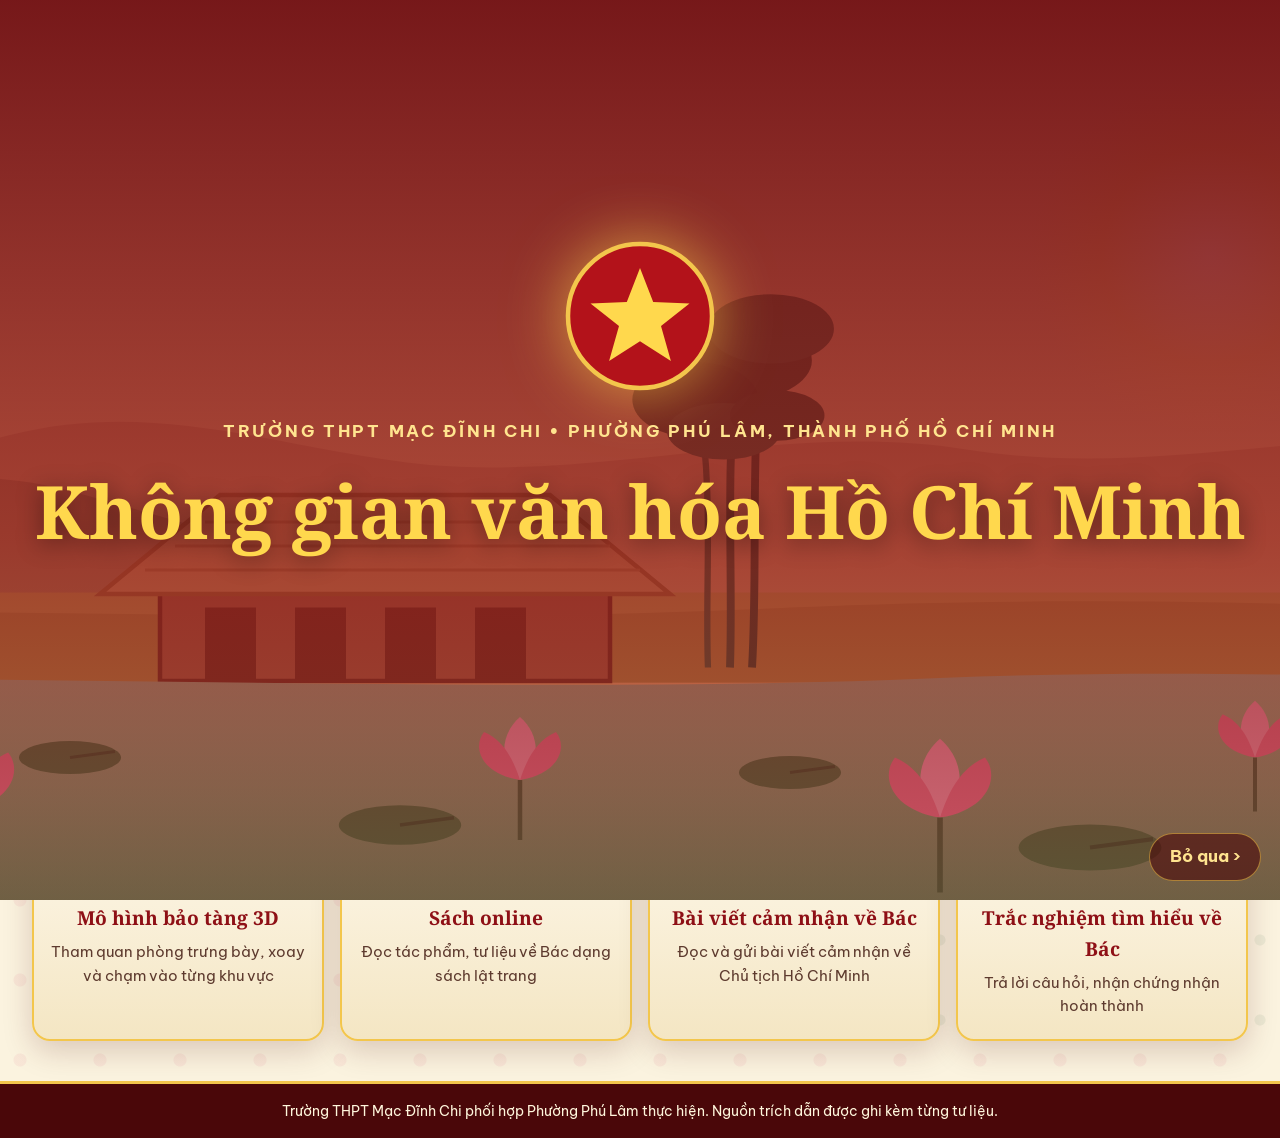
==== commit a4c3eb76: "Xây dựng lại hệ thống số hóa Không gian văn hóa Hồ Chí Minh (v4) - Toàn bộ nội dung tách ra data/noi" ====
--- a/index.html
+++ b/index.html
@@ -1,680 +1,223 @@
 <!DOCTYPE html>
 <html lang="vi">
 <head>
-  <meta charset="UTF-8" />
-  <meta name="viewport" content="width=device-width, initial-scale=1.0" />
-  <title>Không Gian Văn Hóa Hồ Chí Minh Trực Tuyến | Trường THPT Mạc Đĩnh Chi – Phường Phú Lâm</title>
+  <meta charset="UTF-8">
+  <meta name="viewport" content="width=device-width, initial-scale=1.0, viewport-fit=cover">
+  <title>Không gian văn hóa Hồ Chí Minh – Trường THPT Mạc Đĩnh Chi & Phường Phú Lâm</title>
+  <meta name="description" content="Không gian văn hóa Hồ Chí Minh trực tuyến – Trường THPT Mạc Đĩnh Chi phối hợp Phường Phú Lâm, Thành phố Hồ Chí Minh.">
   <link rel="preconnect" href="https://fonts.googleapis.com">
   <link rel="preconnect" href="https://fonts.gstatic.com" crossorigin>
-  <link href="https://fonts.googleapis.com/css2?family=Noto+Serif:ital,wght@0,500;0,700;1,400&family=Playfair+Display:ital,wght@0,600;0,700;1,600&family=Plus+Jakarta+Sans:wght@400;500;600;700;800&display=swap" rel="stylesheet">
-  <link rel="stylesheet" href="styles.css" />
+  <link href="https://fonts.googleapis.com/css2?family=Be+Vietnam+Pro:wght@400;500;600;700;800&family=Noto+Serif:ital,wght@0,600;0,700;1,400&display=swap" rel="stylesheet">
+  <link rel="stylesheet" href="assets/css/site.css">
 </head>
-<body class="bg-pattern">
-
-  <!-- THANH ĐIỀU HƯỚNG ĐỎ SON – VÀNG KIM -->
+<body>
+  <!-- Thanh báo đang xem bản nháp (chỉ hiện trên máy có bản nháp của trang quản trị) -->
+  <div id="draftBar" class="draft-bar" hidden>
+    Bạn đang xem <strong>bản nháp</strong> lưu trên máy này (chưa xuất bản).
+    <a href="?" id="draftBarExit">Xem bản chính thức</a>
+  </div>
+  <div id="noticeBanner" class="notice-banner" hidden></div>
+
   <header class="site-header">
-    <div class="nav-container">
-      <a href="#top" class="brand-identity">
-        <div class="brand-emblem" aria-hidden="true">
-          <svg width="24" height="24" viewBox="0 0 24 24" fill="#ffdf6b">
-            <path d="M12 2L14.85 8.65L22 9.25L16.55 13.95L18.2 21L12 17.25L5.8 21L7.45 13.95L2 9.25L9.15 8.65L12 2Z" />
-          </svg>
-        </div>
-        <div class="brand-text-group">
-          <span class="brand-sub">Trường THPT Mạc Đĩnh Chi • Phường Phú Lâm</span>
-          <span class="brand-title">Không Gian Văn Hóa Hồ Chí Minh</span>
-        </div>
-      </a>
-
-      <ul class="nav-links">
-        <li><a href="#lang-que-bac">🪷 Làng Quê Bác</a></li>
-        <li><a href="#mo-hinh-3d">🏛️ Mô Hình 3D</a></li>
-        <li><a href="#sach-online">📚 Sách Online</a></li>
-        <li><a href="#bai-viet-cam-nhan">✍️ Bài Viết Cảm Nhận</a></li>
-        <li><a href="#trac-nghiem-bac">🎯 Trắc Nghiệm Về Bác</a></li>
-      </ul>
-
-      <div class="nav-actions">
-        <button id="btnAudioGuide" class="btn-audio-guide" type="button" title="Bật/Tắt giọng đọc thuyết minh tự động">
-          <span class="audio-wave">
-            <span></span><span></span><span></span>
-          </span>
-          <span id="audioGuideLabel">Thuyết minh tự động</span>
-        </button>
-      </div>
+    <a class="brand" href="#/trang-chu" aria-label="Về trang chủ">
+      <span class="brand-emblem" aria-hidden="true">
+        <svg viewBox="0 0 100 100"><circle cx="50" cy="50" r="48" fill="#b3121a" stroke="#f3c64c" stroke-width="4"/><polygon points="50,18 58.8,40.6 83,41.6 64,56.7 70.6,80 50,66.8 29.4,80 36,56.7 17,41.6 41.2,40.6" fill="#ffd84d"/></svg>
+      </span>
+      <span class="brand-text">
+        <span class="brand-unit" id="brandUnit">Trường THPT Mạc Đĩnh Chi • Phường Phú Lâm</span>
+        <span class="brand-title" id="brandTitle">Không gian văn hóa Hồ Chí Minh</span>
+      </span>
+    </a>
+    <div class="header-actions">
+      <button type="button" class="btn-ghost" id="btnFullscreen" hidden>⛶ Toàn màn hình</button>
     </div>
   </header>
 
-  <!-- SẢNH CHÍNH ĐỎ - VÀNG KHÁNH TIẾT (HERO SECTION) -->
-  <section id="top" class="hero-section">
-    <div class="hero-container">
-      <div class="hero-copy">
-        <div class="location-badge">
-          <span>★</span> Trường THPT Mạc Đĩnh Chi • Phường Phú Lâm
-        </div>
-        <h1 class="hero-title">
-          Không Gian Văn Hóa Hồ Chí Minh
-          <span class="gold-highlight">Từ Làng Sen Quê Bác Đến Mái Trường Mạc Đĩnh Chi</span>
-        </h1>
-
-        <div class="hero-quote-box">
-          <p class="hero-quote-text">
-            “Vì lợi ích mười năm thì phải trồng cây, vì lợi ích trăm năm thì phải trồng người.”
-          </p>
-          <span class="hero-quote-author">— Chủ tịch Hồ Chí Minh</span>
-        </div>
-
-        <p class="hero-desc">
-          Cổng Bảo tàng Trực tuyến mang sắc <strong>Đỏ Son – Vàng Kim</strong> truyền thống hòa quyện cùng không gian <strong>Làng Sen quê Bác</strong>. Nơi thầy cô, học sinh <strong>Trường THPT Mạc Đĩnh Chi</strong> và nhân dân <strong>Phường Phú Lâm</strong> tham quan Mô hình Bảo tàng 3D, đọc Sách Online, gửi Bài viết cảm nhận và tham gia Trắc nghiệm tìm hiểu về Bác.
-        </p>
-
-        <div class="hero-cta-group">
-          <a href="#mo-hinh-3d" class="btn-primary">
-            <span>🏛️</span> Vào Mô Hình Bảo Tàng 3D
-          </a>
-          <a href="#sach-online" class="btn-secondary">
-            <span>📚</span> Đọc Sách Online
-          </a>
-          <a href="#bai-viet-cam-nhan" class="btn-secondary">
-            <span>✍️</span> Gửi Bài Cảm Nhận
-          </a>
-          <a href="#trac-nghiem-bac" class="btn-secondary">
-            <span>🎯</span> Làm Trắc Nghiệm
-          </a>
-        </div>
-      </div>
-
-      <!-- Khung 5 Chuyên mục Trọng tâm -->
-      <div class="hero-pillars-card">
-        <div style="font-size: 0.76rem; text-transform: uppercase; letter-spacing: 0.14em; color: var(--gold-bright); font-weight: 800; margin-bottom: 0.85rem;">
-          ★ 5 Chuyên Mục Trọng Tâm Của Bảo Tàng Online
-        </div>
-
-        <a href="#lang-que-bac" class="pillar-item">
-          <div class="pillar-icon">🪷</div>
-          <div>
-            <strong style="color: var(--gold-bright); display: block; font-size: 0.96rem;">Không Gian Làng Sen Quê Bác (Kim Liên, Nghệ An)</strong>
-            <span style="font-size: 0.82rem; color: var(--text-gold-soft);">Mái nhà tranh 5 gian, lũy tre xanh và đầm sen hồng nơi hun đúc tâm hồn Người.</span>
-          </div>
-        </a>
-
-        <a href="#mo-hinh-3d" class="pillar-item">
-          <div class="pillar-icon">🏛️</div>
-          <div>
-            <strong style="color: var(--gold-bright); display: block; font-size: 0.96rem;">Mô Hình Bảo Tàng 3D & Phòng Truyền Thống 360°</strong>
-            <span style="font-size: 0.82rem; color: var(--text-gold-soft);">Sa bàn 3D xoay toàn cảnh 5 khu trưng bày kèm thuyết minh giọng đọc.</span>
-          </div>
-        </a>
-
-        <a href="#sach-online" class="pillar-item">
-          <div class="pillar-icon">📚</div>
-          <div>
-            <strong style="color: var(--gold-bright); display: block; font-size: 0.96rem;">Thư Viện Sách Online Lật Trang & Audio Book</strong>
-            <span style="font-size: 0.82rem; color: var(--text-gold-soft);">Đọc trực tuyến các tác phẩm của Bác và những câu chuyện kể về Bác.</span>
-          </div>
-        </a>
-
-        <a href="#bai-viet-cam-nhan" class="pillar-item">
-          <div class="pillar-icon">✍️</div>
-          <div>
-            <strong style="color: var(--gold-bright); display: block; font-size: 0.96rem;">Kho Bài Viết Cảm Nhận Về Bác (Học Sinh Đóng Góp)</strong>
-            <span style="font-size: 0.82rem; color: var(--text-gold-soft);">Học sinh gửi bài thu hoạch, cảm nhận trực tuyến có Giáo viên kiểm duyệt.</span>
-          </div>
-        </a>
-
-        <a href="#trac-nghiem-bac" class="pillar-item">
-          <div class="pillar-icon">🎯</div>
-          <div>
-            <strong style="color: var(--gold-bright); display: block; font-size: 0.96rem;">Trắc Nghiệm Tìm Hiểu Về Bác & Sổ Vàng Lưu Niệm</strong>
-            <span style="font-size: 0.82rem; color: var(--text-gold-soft);">Trả lời câu hỏi nhận Chứng nhận Đỏ – Vàng của Trường & Phường Phú Lâm.</span>
-          </div>
-        </a>
-      </div>
-    </div>
-  </section>
-
-  <!-- =====================================================================
-       PHẦN 1: KHÔNG GIAN LÀNG QUÊ CỦA BÁC (LÀNG SEN – KIM LIÊN, NAM ĐÀN, NGHỆ AN)
-       ===================================================================== -->
-  <section id="lang-que-bac" class="homeland-banner-section">
-    <div class="homeland-container">
-      <!-- Cột Trái: Câu chuyện & sắc màu quê hương Bác -->
-      <div>
-        <span class="homeland-badge">🎋 Cội nguồn Quê hương • Kim Liên, Nam Đàn, Nghệ An</span>
-        <h2 class="homeland-title">
-          Về Thăm Làng Sen Quê Bác – Nắng Vàng, Tre Xanh & Hương Sen Thuần Khiết
-        </h2>
-        <div class="homeland-poem-box">
-          “Quê hương nghĩa trọng tình cao,<br/>
-          Năm mươi năm ấy biết bao nhiêu tình!”<br/>
-          <span style="font-size: 0.8rem; font-style: normal; font-weight: 700; color: var(--red-imperial);">— Chủ tịch Hồ Chí Minh thăm lại quê nhà Kim Liên (1961)</span>
-        </div>
-        <p id="homelandDetailText" style="font-size: 0.96rem; color: var(--text-dark-muted); margin-bottom: 1.25rem; line-height: 1.7;">
-          Từ mái nhà tranh 5 gian mộc mạc dưới bóng tre xanh tại <strong>Làng Sen (quê nội)</strong> và <strong>Làng Hoàng Trù (quê ngoại)</strong>, cậu bé Nguyễn Sinh Cung đã lớn lên trong lời ru ví, giặm của mẹ Hoàng Thị Loan và truyền thống hiếu học của cha Nguyễn Sinh Sắc. Bấm vào 3 địa danh bên phải để nghe thuyết minh về quê hương của Người.
-        </p>
-        <div style="display: flex; gap: 0.75rem; flex-wrap: wrap;">
-          <button class="btn-primary" type="button" onclick="speakHomelandCurrent()" style="background: var(--red-imperial); color: var(--gold-bright); border-color: var(--gold-primary);">
-            🔊 Nghe thuyết minh về Quê Bác
-          </button>
-          <a href="#mo-hinh-3d" class="btn-secondary" style="background: var(--village-bamboo); color: #fff; border-color: var(--village-bamboo);">
-            🏛️ Xem Khu trưng bày Quê Bác trên Mô hình 3D
-          </a>
-        </div>
-      </div>
-
-      <!-- Cột Phải: Tranh Panorama Nghệ thuật Làng Sen Quê Bác (Nhà tranh 5 gian, Lũy tre, Đầm sen, Nắng vàng) -->
-      <div class="homeland-art-card">
-        <svg viewBox="0 0 680 310" width="100%" height="auto" style="display: block;" role="img" aria-label="Bức tranh Làng Sen quê Bác với nhà tranh 5 gian, hàng tre xanh và đầm sen hồng">
-          <defs>
-            <linearGradient id="skySun" x1="0" y1="0" x2="0" y2="1">
-              <stop offset="0%" stop-color="#ffe27a" />
-              <stop offset="55%" stop-color="#f7b955" />
-              <stop offset="100%" stop-color="#e89548" />
-            </linearGradient>
-            <linearGradient id="pondWater" x1="0" y1="0" x2="0" y2="1">
-              <stop offset="0%" stop-color="#2c6b4f" />
-              <stop offset="100%" stop-color="#194230" />
-            </linearGradient>
-          </defs>
-
-          <!-- Bầu trời nắng vàng xứ Nghệ -->
-          <rect width="680" height="215" fill="url(#skySun)" />
-
-          <!-- Mặt trời đỏ vàng rực rỡ phía sau núi Chung -->
-          <circle cx="530" cy="82" r="46" fill="#fff099" opacity="0.85" />
-          <circle cx="530" cy="82" r="32" fill="#fffae0" />
-
-          <!-- Dãy núi Chung và đồi xa Kim Liên -->
-          <path d="M0 185 Q110 115 240 165 T490 145 T680 175 L680 215 L0 215 Z" fill="#8c583a" opacity="0.45" />
-          <path d="M0 195 Q160 140 330 180 T680 165 L680 215 L0 215 Z" fill="#4f6d3a" opacity="0.75" />
-
-          <!-- Lũy tre xanh làng quê bên trái & bên phải -->
-          <g stroke="#234d2a" stroke-width="4" fill="none">
-            <path d="M45 215 Q55 120 85 45" />
-            <path d="M62 215 Q75 130 112 60" />
-            <path d="M80 215 Q92 145 125 85" />
-            <path d="M615 215 Q600 130 570 55" />
-            <path d="M635 215 Q620 140 595 75" />
-          </g>
-          <!-- Tán lá tre xanh -->
-          <ellipse cx="90" cy="75" rx="55" ry="28" fill="#2e5e36" opacity="0.9" />
-          <ellipse cx="120" cy="105" rx="45" ry="22" fill="#3b7344" opacity="0.85" />
-          <ellipse cx="585" cy="85" rx="52" ry="26" fill="#2e5e36" opacity="0.9" />
-
-          <!-- Nền sân đất nắng vàng trước nhà -->
-          <rect x="0" y="190" width="680" height="42" fill="#d9a15b" />
-
-          <!-- NGÔI NHÀ TRANH 5 GIAN LÀNG SEN CỦA CỤ PHÓ BẢNG NGUYỄN SINH SẮC -->
-          <!-- Tường vách nứa vàng mộc mạc -->
-          <rect x="195" y="138" width="275" height="62" fill="#e6b86e" stroke="#6e3f19" stroke-width="2.5" />
-          <!-- 5 Gian cửa gỗ nhà tranh -->
-          <rect x="212" y="152" width="34" height="48" fill="#5c2c12" />
-          <rect x="262" y="152" width="38" height="48" fill="#47200b" />
-          <rect x="315" y="150" width="42" height="50" fill="#7a1111" stroke="#f0bc42" stroke-width="1.5" />
-          <rect x="372" y="152" width="38" height="48" fill="#47200b" />
-          <rect x="424" y="152" width="32" height="48" fill="#5c2c12" />
-          <!-- Cột tre/gỗ hiên nhà -->
-          <line x1="254" y1="138" x2="254" y2="200" stroke="#5c2c12" stroke-width="3.5" />
-          <line x1="307" y1="138" x2="307" y2="200" stroke="#5c2c12" stroke-width="3.5" />
-          <line x1="365" y1="138" x2="365" y2="200" stroke="#5c2c12" stroke-width="3.5" />
-          <line x1="417" y1="138" x2="417" y2="200" stroke="#5c2c12" stroke-width="3.5" />
-
-          <!-- Mái lá tranh vàng nâu dày dặn -->
-          <polygon points="170,142 332,78 495,142" fill="#8c5323" stroke="#542e0e" stroke-width="2.5" />
-          <polygon points="182,138 332,84 482,138" fill="#a8682d" />
-          <line x1="230" y1="118" x2="435" y2="118" stroke="#754218" stroke-width="2" stroke-dasharray="8 6" />
-
-          <!-- ĐẦM SEN HỒNG LÀNG SEN PHÍA TRƯỚC -->
-          <rect x="0" y="222" width="680" height="88" fill="url(#pondWater)" />
-          <!-- Lá sen xanh trên mặt hồ -->
-          <ellipse cx="110" cy="262" rx="38" ry="11" fill="#3d8252" />
-          <ellipse cx="235" cy="278" rx="45" ry="13" fill="#499660" />
-          <ellipse cx="385" cy="265" rx="42" ry="12" fill="#3d8252" />
-          <ellipse cx="525" cy="275" rx="46" ry="13" fill="#499660" />
-          <!-- Những đóa sen hồng & tâm sen vàng nở rộ -->
-          <g>
-            <path d="M110 238 L100 256 L120 256 Z" fill="#ff8da1" />
-            <path d="M102 243 L95 257 L112 257 Z" fill="#f26b83" />
-            <path d="M118 243 L108 257 L125 257 Z" fill="#f26b83" />
-            <circle cx="110" cy="254" r="4" fill="#ffdf6b" />
-          </g>
-          <g>
-            <path d="M245 250 L233 272 L257 272 Z" fill="#ff9eb0" />
-            <path d="M235 256 L226 273 L245 273 Z" fill="#f26b83" />
-            <path d="M255 256 L245 273 L264 273 Z" fill="#f26b83" />
-            <circle cx="245" cy="269" r="5" fill="#ffdf6b" />
-          </g>
-          <g>
-            <path d="M390 238 L378 260 L402 260 Z" fill="#ff8da1" />
-            <path d="M380 244 L372 261 L390 261 Z" fill="#f26b83" />
-            <path d="M400 244 L390 261 L408 261 Z" fill="#f26b83" />
-            <circle cx="390" cy="257" r="4.5" fill="#ffdf6b" />
-          </g>
-          <g>
-            <path d="M525 248 L514 268 L536 268 Z" fill="#ff9eb0" />
-            <circle cx="525" cy="265" r="4.5" fill="#ffdf6b" />
-          </g>
-
-          <!-- Nhãn chú thích nổi trên tranh -->
-          <rect x="235" y="18" width="210" height="28" rx="14" fill="#7d1111" stroke="#ffdf6b" stroke-width="1.5" />
-          <text x="340" y="36" text-anchor="middle" fill="#ffdf6b" font-size="12" font-weight="bold" font-family="sans-serif">
-            ★ DI TÍCH QUỐC GIA ĐẶC BIỆT KIM LIÊN
-          </text>
-        </svg>
-
-        <!-- 3 Nút chọn điểm di tích quê Bác -->
-        <div class="homeland-spots-bar">
-          <button class="homeland-spot-btn active" type="button" onclick="selectHomelandSpot(0, this)">
-            🏡 1. Nhà tranh 5 gian Làng Sen
-          </button>
-          <button class="homeland-spot-btn" type="button" onclick="selectHomelandSpot(1, this)">
-            🎋 2. Quê ngoại Làng Hoàng Trù
-          </button>
-          <button class="homeland-spot-btn" type="button" onclick="selectHomelandSpot(2, this)">
-            🪷 3. Đầm Sen & Núi Chung
-          </button>
-        </div>
-      </div>
-    </div>
-  </section>
-
-  <!-- =====================================================================
-       PHẦN 2: MÔ HÌNH KIẾN TRÚC 3D BẢO TÀNG HỒ CHÍ MINH
-       ===================================================================== -->
-  <section id="mo-hinh-3d" class="section-block">
-    <div class="section-header">
-      <div class="section-kicker">★ Chuyên mục 2 • Không Gian Trưng Bày Trực Quan</div>
-      <h2 class="section-title">Mô Hình Bảo Tàng Hồ Chí Minh 3D (Trường THPT Mạc Đĩnh Chi)</h2>
-      <p class="section-subtitle">
-        Kéo chuột để xoay <strong>Sa bàn 3D Phòng Bảo tàng</strong> của trường hoặc bấm vào các phân khu <strong>[1] – [5]</strong> để xem hiện vật và nghe thuyết minh. Bạn cũng có thể bấm chuyển sang góc nhìn 4 vách đứng bên trong phòng.
-      </p>
-    </div>
-
-    <div class="museum-model-shell">
-      <div class="model-top-bar">
-        <div class="mode-switch-group">
-          <button id="btnModeIso" class="mode-btn active" type="button" onclick="switchMuseumViewMode('iso')">
-            🧊 Chế độ 1: Mô hình Sa bàn 3D (Xoay toàn cảnh phòng)
-          </button>
-          <button id="btnModePano" class="mode-btn" type="button" onclick="switchMuseumViewMode('pano')">
-            👁️ Chế độ 2: Đứng trong phòng (Góc nhìn 4 Vách 360°)
-          </button>
-        </div>
-        <span style="font-size: 0.78rem; color: var(--gold-bright); background: rgba(255,223,107,0.16); padding: 0.35rem 0.85rem; border-radius: 999px; border: 1px solid var(--gold-bright); font-weight: 700;">
-          ⚡ Tông Đỏ – Vàng Khánh Tiết • Không cần Server GPU
-        </span>
-      </div>
-
-      <!-- CHẾ ĐỘ 1: SA BÀN 3D -->
-      <div id="isoModelWrapper" class="model-layout-grid">
-        <div id="isoStageContainer" class="iso-stage-container" title="Giữ chuột và kéo để xoay mô hình phòng bảo tàng 3D">
-          <div id="isoRoom3D" class="iso-room-3d">
-            <div class="iso-floor">
-              <div class="iso-floor-grid"></div>
-              <div class="iso-carpet"></div>
-
-              <!-- Vách Chính Diện -->
-              <div class="iso-wall-back">
-                <div style="font-size: 0.65rem; letter-spacing: 0.14em; color: var(--gold-bright); text-transform: uppercase; font-weight: 700;">Đảng Cộng sản Việt Nam Quang vinh</div>
-                <div style="font-family: var(--font-serif); font-size: 1.08rem; color: #fff; font-weight: 700; margin: 0.25rem 0;">KHÔNG GIAN VĂN HÓA HỒ CHÍ MINH</div>
-                <div style="font-size: 0.72rem; color: var(--gold-bright); font-weight: 700;">TRƯỜNG THPT MẠC ĐĨNH CHI – PHƯỜNG PHÚ LÂM</div>
-              </div>
-
-              <!-- Vách Trái (Quê hương Làng Sen & Hành trình cứu nước) -->
-              <div class="iso-wall-left">
-                <div style="font-size: 0.72rem; color: var(--gold-bright); font-weight: 800; text-transform: uppercase;">Vách Quê Hương Làng Sen & Hành Trình Cứu Nước</div>
-                <div style="font-size: 0.68rem; color: var(--text-gold-soft); margin-top: 0.25rem;">Làng Sen Kim Liên (1890) → Bến Nhà Rồng (1911) → Tuyên ngôn Độc lập (1945)</div>
-              </div>
-
-              <!-- 5 Phân khu trên Sa bàn 3D -->
-              <div class="iso-zone-box altar" onclick="selectZone3D(0)">
-                <span class="iso-pin active" id="pinZone0">[1] Bục Khánh Tiết & Tượng Bác</span>
-              </div>
-
-              <div class="iso-zone-box journey" onclick="selectZone3D(1)">
-                <span class="iso-pin" id="pinZone1">[2] Quê Bác Làng Sen & 30 Năm</span>
-              </div>
-
-              <div class="iso-zone-box ship-model" onclick="selectZone3D(2)">
-                <span class="iso-pin" id="pinZone2">[3] Mô Hình Nhà Tranh & Tàu 1911</span>
-              </div>
-
-              <div class="iso-zone-box library-rack" onclick="selectZone3D(3)">
-                <span class="iso-pin" id="pinZone3">[4] Tủ Sách & Bác Với Giáo Dục</span>
-              </div>
-
-              <div class="iso-zone-box phulam-corner" onclick="selectZone3D(4)">
-                <span class="iso-pin" id="pinZone4">[5] Khu Hoạt Động Trường & Phường Phú Lâm</span>
-              </div>
-            </div>
-          </div>
-
-          <div class="iso-controls-overlay">
-            <button class="btn-iso-ctrl" type="button" onclick="rotateIsoModel(-20, 0)">↺ Xoay Trái</button>
-            <button class="btn-iso-ctrl" type="button" onclick="rotateIsoModel(20, 0)">↻ Xoay Phải</button>
-            <button class="btn-iso-ctrl" type="button" onclick="rotateIsoModel(0, 10)">▲ Góc Cao</button>
-            <button class="btn-iso-ctrl" type="button" onclick="rotateIsoModel(0, -10)">▼ Góc Thấp</button>
-            <button class="btn-iso-ctrl" type="button" onclick="resetIsoModel()">⟲ Đặt lại góc chuẩn</button>
-          </div>
-        </div>
-
-        <aside id="zoneInspectorPanel" class="model-inspector-panel"></aside>
-      </div>
-
-      <!-- CHẾ ĐỘ 2: GÓC NHÌN 4 VÁCH TRONG PHÒNG -->
-      <div id="panoModelWrapper" class="panorama-view-container">
-        <div id="panoramaStage" class="panorama-stage">
-          <div class="museum-wall">
-            <div class="wall-banner">Vách 1 • Sảnh Khánh Tiết & 5 Điều Bác Hồ Dạy</div>
-            <div class="wall-exhibits-row">
-              <div class="wall-frame" onclick="selectZone3D(0); switchMuseumViewMode('iso');">
-                <div style="font-size:0.72rem; color:var(--gold-bright); font-weight:700;">VỊ TRÍ TRUNG TÂM</div>
-                <h3 style="font-family:var(--font-serif); margin:0.35rem 0;">Bục Tượng Chân Dung Bác Hồ</h3>
-                <p style="font-size:0.85rem; color:var(--text-gold-soft);">Không gian dâng hoa, sinh hoạt chính trị đầu tuần và lễ kết nạp Đoàn của học sinh THPT Mạc Đĩnh Chi.</p>
-              </div>
-              <div class="wall-frame" onclick="openBookReader('book-thu-hoc-sinh')">
-                <div style="font-size:0.72rem; color:var(--gold-bright); font-weight:700;">BẢNG TRÍCH DẪN</div>
-                <h3 style="font-family:var(--font-serif); margin:0.35rem 0;">Thư Gửi Học Sinh Khai Trường (9/1945)</h3>
-                <p style="font-size:0.85rem; color:var(--text-gold-soft);">Bấm để mở đọc toàn văn bức thư trong mục Sách Online.</p>
-              </div>
-              <div class="wall-frame" onclick="speakText('Năm điều Bác Hồ dạy: Yêu Tổ quốc, yêu đồng bào. Học tập tốt, lao động tốt. Đoàn kết tốt, kỷ luật tốt. Giữ gìn vệ sinh thật tốt. Khiêm tốn, thật thà, dũng cảm.')">
-                <div style="font-size:0.72rem; color:var(--gold-bright); font-weight:700;">THUYẾT MINH ÂM THANH</div>
-                <h3 style="font-family:var(--font-serif); margin:0.35rem 0;">5 Điều Bác Hồ Dạy</h3>
-                <p style="font-size:0.85rem; color:var(--text-gold-soft);">Bấm để nghe giọng đọc thuyết minh tự động.</p>
-              </div>
-            </div>
-          </div>
-
-          <div class="museum-wall">
-            <div class="wall-banner">Vách 2 • Quê Hương Làng Sen & Hành Trình Cứu Nước</div>
-            <div class="wall-exhibits-row">
-              <div class="wall-frame" onclick="document.getElementById('lang-que-bac').scrollIntoView({behavior:'smooth'})">
-                <div style="font-size:0.72rem; color:var(--gold-bright); font-weight:700;">CỘI NGUỒN KIM LIÊN</div>
-                <h3 style="font-family:var(--font-serif); margin:0.35rem 0;">Mô Hình Nhà Tranh Làng Sen</h3>
-                <p style="font-size:0.85rem; color:var(--text-gold-soft);">Tìm hiểu quê nội Làng Sen và quê ngoại Hoàng Trù tại Nghệ An.</p>
-              </div>
-              <div class="wall-frame" onclick="selectZone3D(2); switchMuseumViewMode('iso');">
-                <div style="font-size:0.72rem; color:var(--gold-bright); font-weight:700;">HIỆN VẬT MÔ HÌNH</div>
-                <h3 style="font-family:var(--font-serif); margin:0.35rem 0;">Tàu Amiral Latouche-Tréville</h3>
-                <p style="font-size:0.85rem; color:var(--text-gold-soft);">Con tàu rời Bến Nhà Rồng ngày 05/06/1911 mở đầu hành trình cứu nước.</p>
-              </div>
-              <div class="wall-frame" onclick="openBookReader('book-duong-kach-menh')">
-                <div style="font-size:0.72rem; color:var(--gold-bright); font-weight:700;">TÁC PHẨM LỊCH SỬ</div>
-                <h3 style="font-family:var(--font-serif); margin:0.35rem 0;">Đường Kách Mệnh (1927)</h3>
-                <p style="font-size:0.85rem; color:var(--text-gold-soft);">Bấm để mở đọc sách online lật trang.</p>
-              </div>
-            </div>
-          </div>
-
-          <div class="museum-wall">
-            <div class="wall-banner">Vách 3 • Tủ Sách Hồ Chí Minh & Sự Nghiệp Trồng Người</div>
-            <div class="wall-exhibits-row">
-              <div class="wall-frame" onclick="document.getElementById('sach-online').scrollIntoView({behavior:'smooth'})">
-                <div style="font-size:0.72rem; color:var(--gold-bright); font-weight:700;">KỆ SÁCH ONLINE</div>
-                <h3 style="font-family:var(--font-serif); margin:0.35rem 0;">Tủ Sách Điện Tử Hồ Chí Minh</h3>
-                <p style="font-size:0.85rem; color:var(--text-gold-soft);">Di chuyển xuống khu Sách Online để lật đọc từng trang.</p>
-              </div>
-              <div class="wall-frame" onclick="openBookReader('book-nhat-ky-trong-tu')">
-                <div style="font-size:0.72rem; color:var(--gold-bright); font-weight:700;">THƠ VĂN CỦA BÁC</div>
-                <h3 style="font-family:var(--font-serif); margin:0.35rem 0;">Tập Thơ Nhật Ký Trong Tù</h3>
-                <p style="font-size:0.85rem; color:var(--text-gold-soft);">Mở trình đọc sách điện tử lật trang đôi.</p>
-              </div>
-              <div class="wall-frame" onclick="openBookReader('book-di-chuc')">
-                <div style="font-size:0.72rem; color:var(--gold-bright); font-weight:700;">DI SẢN THIÊNG LIÊNG</div>
-                <h3 style="font-family:var(--font-serif); margin:0.35rem 0;">Di Chúc Chủ Tịch Hồ Chí Minh (1969)</h3>
-                <p style="font-size:0.85rem; color:var(--text-gold-soft);">Đọc và nghe thuyết minh lời căn dặn về bồi dưỡng thế hệ trẻ.</p>
-              </div>
-            </div>
-          </div>
-
-          <div class="museum-wall">
-            <div class="wall-banner">Vách 4 • Hoạt Động THPT Mạc Đĩnh Chi & Phường Phú Lâm</div>
-            <div class="wall-exhibits-row">
-              <div class="wall-frame" onclick="document.getElementById('bai-viet-cam-nhan').scrollIntoView({behavior:'smooth'})">
-                <div style="font-size:0.72rem; color:var(--gold-bright); font-weight:700;">ĐÓNG GÓP CỦA HỌC SINH</div>
-                <h3 style="font-family:var(--font-serif); margin:0.35rem 0;">Bài Viết Cảm Nhận Về Bác</h3>
-                <p style="font-size:0.85rem; color:var(--text-gold-soft);">Xem và gửi bài viết cảm nhận về Bác vào kho tư liệu trường.</p>
-              </div>
-              <div class="wall-frame" onclick="document.getElementById('trac-nghiem-bac').scrollIntoView({behavior:'smooth'})">
-                <div style="font-size:0.72rem; color:var(--gold-bright); font-weight:700;">TƯƠNG TÁC KIẾN THỨC</div>
-                <h3 style="font-family:var(--font-serif); margin:0.35rem 0;">Trắc Nghiệm Tìm Hiểu Về Bác</h3>
-                <p style="font-size:0.85rem; color:var(--text-gold-soft);">Tham gia trả lời câu hỏi và nhận giấy chứng nhận trực tuyến.</p>
-              </div>
-              <div class="wall-frame" onclick="selectZone3D(4); switchMuseumViewMode('iso');">
-                <div style="font-size:0.72rem; color:var(--gold-bright); font-weight:700;">LIÊN KẾT ĐỊA PHƯƠNG</div>
-                <h3 style="font-family:var(--font-serif); margin:0.35rem 0;">Sinh Hoạt Đoàn Phường Phú Lâm</h3>
-                <p style="font-size:0.85rem; color:var(--text-gold-soft);">Không gian giao lưu, tiết học lịch sử và gương người tốt việc tốt.</p>
-              </div>
+  <nav class="tabbar" aria-label="Các chuyên mục">
+    <a href="#/trang-chu" data-route="trang-chu" class="tab tab-home">Trang chủ</a>
+    <a href="#/mo-hinh-3d" data-route="mo-hinh-3d" class="tab"><b>1</b> Mô hình bảo tàng 3D</a>
+    <a href="#/sach-online" data-route="sach-online" class="tab"><b>2</b> Sách online</a>
+    <a href="#/bai-viet" data-route="bai-viet" class="tab"><b>3</b> Bài viết cảm nhận về Bác</a>
+    <a href="#/trac-nghiem" data-route="trac-nghiem" class="tab"><b>4</b> Trắc nghiệm tìm hiểu về Bác</a>
+  </nav>
+
+  <main id="main">
+    <!-- ================= TRANG CHỦ ================= -->
+    <section class="view" data-view="trang-chu">
+      <div class="hero" id="hero">
+        <div class="hero-inner">
+          <p class="hero-kicker" id="heroKicker"></p>
+          <h1 class="hero-title" id="heroTitle"></h1>
+          <p class="hero-intro" id="heroIntro"></p>
+          <div class="hero-row">
+            <figure class="hero-quote" id="heroQuote" hidden>
+              <blockquote id="heroQuoteText"></blockquote>
+              <figcaption id="heroQuoteSource"></figcaption>
+            </figure>
+            <div class="qr-card" id="heroQr" hidden>
+              <canvas aria-label="Mã QR mở trang trên điện thoại"></canvas>
+              <span>Quét mã để xem<br>trên điện thoại</span>
             </div>
           </div>
         </div>
-
-        <div style="position:absolute; bottom:16px; left:24px; right:24px; display:flex; justify-content:space-between; align-items:center;">
-          <span id="panoWallIndicator" style="color:var(--gold-bright); font-weight:800; font-size:0.9rem;">Đang xem: Vách 1/4 – Sảnh Khánh Tiết</span>
-          <div style="display:flex; gap:0.5rem;">
-            <button class="btn-iso-ctrl" type="button" onclick="stepPanoWall(-1)">◀ Vách trước</button>
-            <button class="btn-iso-ctrl" type="button" onclick="stepPanoWall(1)">Vách tiếp theo ▶</button>
+      </div>
+      <div class="tiles">
+        <a class="tile" href="#/mo-hinh-3d">
+          <span class="tile-num">1</span>
+          <span class="tile-icon" aria-hidden="true">
+            <svg viewBox="0 0 64 64"><path d="M8 24 L32 10 L56 24 Z" /><rect x="12" y="26" width="6" height="22"/><rect x="24" y="26" width="6" height="22"/><rect x="34" y="26" width="6" height="22"/><rect x="46" y="26" width="6" height="22"/><rect x="8" y="50" width="48" height="5"/></svg>
+          </span>
+          <span class="tile-title">Mô hình bảo tàng 3D</span>
+          <span class="tile-desc">Tham quan phòng trưng bày, xoay và chạm vào từng khu vực</span>
+        </a>
+        <a class="tile" href="#/sach-online">
+          <span class="tile-num">2</span>
+          <span class="tile-icon" aria-hidden="true">
+            <svg viewBox="0 0 64 64"><path d="M6 14 C16 10 26 12 31 16 L31 52 C26 48 16 46 6 50 Z"/><path d="M58 14 C48 10 38 12 33 16 L33 52 C38 48 48 46 58 50 Z"/></svg>
+          </span>
+          <span class="tile-title">Sách online</span>
+          <span class="tile-desc">Đọc tác phẩm, tư liệu về Bác dạng sách lật trang</span>
+        </a>
+        <a class="tile" href="#/bai-viet">
+          <span class="tile-num">3</span>
+          <span class="tile-icon" aria-hidden="true">
+            <svg viewBox="0 0 64 64"><rect x="10" y="8" width="36" height="48" rx="3"/><path d="M50 14 L56 20 L34 46 L26 48 L28 40 Z" /></svg>
+          </span>
+          <span class="tile-title">Bài viết cảm nhận về Bác</span>
+          <span class="tile-desc">Đọc và gửi bài viết cảm nhận về Chủ tịch Hồ Chí Minh</span>
+        </a>
+        <a class="tile" href="#/trac-nghiem">
+          <span class="tile-num">4</span>
+          <span class="tile-icon" aria-hidden="true">
+            <svg viewBox="0 0 64 64"><circle cx="32" cy="32" r="24"/><path d="M24 26 C24 18 40 18 40 26 C40 32 32 32 32 38" fill="none" stroke="#7d0f12" stroke-width="5" stroke-linecap="round"/><circle cx="32" cy="46" r="3" fill="#7d0f12"/></svg>
+          </span>
+          <span class="tile-title">Trắc nghiệm tìm hiểu về Bác</span>
+          <span class="tile-desc">Trả lời câu hỏi, nhận chứng nhận hoàn thành</span>
+        </a>
+      </div>
+    </section>
+
+    <!-- ================= TAB 1: MÔ HÌNH BẢO TÀNG 3D ================= -->
+    <section class="view" data-view="mo-hinh-3d" hidden>
+      <div class="view-head">
+        <h2>Mô hình bảo tàng 3D</h2>
+        <p>Kéo hoặc vuốt để xoay phòng trưng bày. Chạm vào số thứ tự để xem từng khu vực.</p>
+      </div>
+      <div class="museum-layout">
+        <div class="museum-stage-wrap">
+          <div class="museum-stage" id="museumStage">
+            <div class="room" id="room">
+              <div class="room-face floor"></div>
+              <div class="room-face wall wall-back" data-wall="back"></div>
+              <div class="room-face wall wall-left" data-wall="left"></div>
+              <div class="room-face wall wall-right" data-wall="right"></div>
+              <div class="room-floor-items" id="floorItems"></div>
+            </div>
+          </div>
+          <div class="museum-controls">
+            <button type="button" data-rot="-1" aria-label="Xoay trái">⟲ Xoay trái</button>
+            <button type="button" data-rot="1" aria-label="Xoay phải">Xoay phải ⟳</button>
+            <button type="button" data-zoom="1" aria-label="Phóng to">＋</button>
+            <button type="button" data-zoom="-1" aria-label="Thu nhỏ">－</button>
+            <button type="button" data-reset aria-label="Góc nhìn ban đầu">Góc nhìn ban đầu</button>
+            <button type="button" class="tour-btn" id="tourBtn">▶ Tham quan tự động</button>
           </div>
         </div>
-      </div>
-    </div>
-  </section>
-
-  <!-- =====================================================================
-       PHẦN 3: SÁCH ONLINE (THƯ VIỆN SÁCH LẬT TRANG & AUDIO BOOK)
-       ===================================================================== -->
-  <section id="sach-online" class="library-section">
-    <div class="library-container">
-      <div class="section-header">
-        <div class="section-kicker">★ Chuyên mục 3 • Tủ Sách Hồ Chí Minh Trực Tuyến</div>
-        <h2 class="section-title">Sách Online & Tư Liệu Lật Trang Điện Tử</h2>
-        <p class="section-subtitle">
-          Thiết kế trên nền màu giấy dó truyền thống Làng Sen. Học sinh, giáo viên và nhân dân Phường Phú Lâm bấm <strong>“📖 Mở đọc sách lật trang”</strong> để đọc trực tiếp từng trang sách hoặc bấm <strong>“🔊 Nghe”</strong> để nghe giọng đọc tự động.
-        </p>
-      </div>
-
-      <div class="library-filter-row">
-        <button class="lib-tab-btn active" data-lib-filter="all" type="button">Tất cả Sách Online (06)</button>
-        <button class="lib-tab-btn" data-lib-filter="tac-pham" type="button">Tác phẩm của Bác</button>
-        <button class="lib-tab-btn" data-lib-filter="giao-duc" type="button">Bác Hồ với Học sinh & Giáo dục</button>
-        <button class="lib-tab-btn" data-lib-filter="dao-duc" type="button">Chuyện kể Đạo đức Bác Hồ & Miền Nam</button>
-      </div>
-
-      <div id="bookshelfGrid" class="bookshelf-grid"></div>
-    </div>
-  </section>
-
-  <!-- =====================================================================
-       PHẦN 4: BÀI VIẾT CẢM NHẬN VỀ BÁC (KHO BÀI VIẾT & ĐÓNG GÓP HỌC SINH)
-       ===================================================================== -->
-  <section id="bai-viet-cam-nhan" class="section-block">
-    <div class="section-header">
-      <div class="section-kicker">★ Chuyên mục 4 • Góc Tâm Tình & Đóng Góp Tư Liệu</div>
-      <h2 class="section-title">Bài Viết Cảm Nhận Về Bác & Cổng Đóng Góp Của Học Sinh</h2>
-      <p class="section-subtitle">
-        Nơi lưu giữ những bài viết cảm nhận sâu sắc về quê hương Làng Sen, đạo đức, phong cách của Bác và những câu chuyện học tập làm theo lời Bác của thầy trò <strong>Trường THPT Mạc Đĩnh Chi</strong> cùng đoàn viên <strong>Phường Phú Lâm</strong>.
-      </p>
-    </div>
-
-    <div class="workflow-steps-banner">
-      <div class="wf-step">
-        <strong>1. Học sinh gửi Bài cảm nhận</strong>
-        Điền Họ tên, Lớp, Chủ đề và nội dung cảm nhận về Bác vào khung bên phải. Bài gửi sẽ vào danh sách <em>“Chờ GV duyệt”</em>.
-      </div>
-      <div class="wf-step">
-        <strong>2. Giáo viên / Ban Truyền Thông duyệt</strong>
-        Giáo viên kiểm tra nội dung và bấm nút <em>“✔ Phê duyệt đăng lên Kho”</em> chỉ với 1 chạm để đảm bảo chuẩn mực.
-      </div>
-      <div class="wf-step">
-        <strong>3. Lan tỏa & Nghe đọc tự động</strong>
-        Bài viết được vinh danh trên trang kèm tên học sinh, chi đoàn lớp và tích hợp sẵn giọng đọc truyền cảm.
-      </div>
-    </div>
-
-    <div style="display: flex; flex-wrap: wrap; align-items: center; justify-content: space-between; gap: 1rem; margin-bottom: 1.5rem;">
-      <div style="display: flex; flex-wrap: wrap; gap: 0.5rem;">
-        <button class="mode-btn active" data-art-filter="approved" type="button" onclick="filterStudentArticles('approved', this)">
-          ✅ Bài cảm nhận đã duyệt (<span id="countApproved">0</span>)
-        </button>
-        <button class="mode-btn" data-art-filter="pending" type="button" onclick="filterStudentArticles('pending', this)">
-          ⏳ Bài mới chờ duyệt (<span id="countPending">0</span>)
-        </button>
-        <button class="mode-btn" data-art-filter="all" type="button" onclick="filterStudentArticles('all', this)">
-          📚 Xem tất cả
-        </button>
-      </div>
-
-      <div>
-        <button id="btnToggleModMode" class="btn-secondary" type="button" onclick="toggleTeacherModerationMode()" style="padding: 0.5rem 1rem; font-size: 0.82rem;">
-          🔐 Quyền Giáo viên duyệt bài: <strong id="modStatusLabel" style="color: var(--gold-bright);">ĐANG BẬT (Demo)</strong>
-        </button>
-      </div>
-    </div>
-
-    <div class="student-repo-grid">
-      <div>
-        <div id="studentArticlesGrid" class="articles-list-grid"></div>
-      </div>
-
-      <div class="contribution-box">
-        <span style="font-size: 0.74rem; text-transform: uppercase; letter-spacing: 0.12em; color: var(--gold-bright); font-weight: 800;">
-          ✍️ Gửi Bài Cảm Nhận Về Bác
-        </span>
-        <h3 style="font-family: var(--font-serif); font-size: 1.38rem; margin: 0.3rem 0 0.75rem; color: #fff;">
-          Đóng Góp Bài Viết Vào Kho Tư Liệu
-        </h3>
-        <p style="font-size: 0.84rem; color: var(--text-gold-soft); margin-bottom: 1rem;">
-          Mời thầy cô, các em học sinh THPT Mạc Đĩnh Chi và đoàn viên Phường Phú Lâm gửi bài viết cảm nhận về Bác:
-        </p>
-
-        <form id="studentContributionForm">
-          <div style="display: grid; grid-template-columns: 1.2fr 0.8fr; gap: 0.65rem;">
-            <input id="stuName" class="input-field" type="text" placeholder="Họ và tên tác giả *" required />
-            <input id="stuClass" class="input-field" type="text" placeholder="Lớp / Đơn vị (VD: 11A2) *" required />
-          </div>
-
-          <select id="stuTopic" class="input-field" required style="background-color: #4a0606;">
-            <option value="Cảm nhận về Bác & Quê hương Làng Sen">🪷 Chủ đề: Cảm nhận về Bác & Quê hương Làng Sen</option>
-            <option value="Kể chuyện Tấm gương Đạo đức Bác Hồ">🌟 Chủ đề: Kể chuyện Tấm gương Đạo đức Bác Hồ</option>
-            <option value="Cảm nhận Sách & Tác phẩm của Bác">📖 Chủ đề: Cảm nhận Sách & Tác phẩm của Bác</option>
-            <option value="Tuổi trẻ Mạc Đĩnh Chi làm theo lời Bác">🏅 Chủ đề: Tuổi trẻ Mạc Đĩnh Chi làm theo lời Bác</option>
-          </select>
-
-          <input id="stuTitle" class="input-field" type="text" placeholder="Tiêu đề bài viết cảm nhận *" required />
-
-          <textarea id="stuContent" class="input-field" rows="4" placeholder="Chia sẻ câu chuyện hoặc cảm nhận sâu sắc của bạn về Chủ tịch Hồ Chí Minh... *" required></textarea>
-
-          <button type="submit" class="btn-primary" style="width: 100%; justify-content: center;">
-            📤 Gửi Bài Viết Cảm Nhận
-          </button>
-        </form>
-
-        <div id="submitNoticeBox" style="display:none; margin-top: 0.9rem; padding: 0.8rem; border-radius: 6px; background: rgba(34,197,94,0.25); border: 1px solid #4ade80; font-size: 0.84rem; color: #fff;"></div>
-      </div>
-    </div>
-  </section>
-
-  <!-- =====================================================================
-       PHẦN 5: TRẮC NGHIỆM TÌM HIỂU VỀ BÁC & SỔ VÀNG LƯU NIỆM
-       ===================================================================== -->
-  <section id="trac-nghiem-bac" class="section-block" style="padding-top: 1rem;">
-    <div class="section-header">
-      <div class="section-kicker">★ Chuyên mục 5 • Kiểm Tra Kiến Thức & Lưu Niệm</div>
-      <h2 class="section-title">Trắc Nghiệm Tìm Hiểu Về Bác & Sổ Vàng Lưu Niệm</h2>
-      <p class="section-subtitle">
-        Hoàn thành 5 câu hỏi trắc nghiệm tìm hiểu về quê hương Làng Sen, cuộc đời và sự nghiệp của Bác để nhận <strong>Giấy Chứng Nhận Tham Quan Trực Tuyến</strong> mang sắc Đỏ – Vàng của Trường THPT Mạc Đĩnh Chi & Phường Phú Lâm.
-      </p>
-    </div>
-
-    <div class="dual-interactive-grid">
-      <div class="interactive-panel">
-        <span style="font-size: 0.76rem; text-transform: uppercase; letter-spacing: 0.12em; color: var(--gold-bright); font-weight: 800;">
-          🎯 Trắc Nghiệm Tương Tác (05 Câu Hỏi)
-        </span>
-        <h3 style="font-family: var(--font-serif); font-size: 1.5rem; margin: 0.3rem 0 1.1rem; color: #fff;">
-          Tìm Hiểu Cuộc Đời, Quê Hương & Tư Tưởng Của Bác
-        </h3>
-        <div id="quizContainer"></div>
-      </div>
-
-      <div class="interactive-panel">
-        <span style="font-size: 0.76rem; text-transform: uppercase; letter-spacing: 0.12em; color: var(--gold-bright); font-weight: 800;">
-          ✍️ Sổ Vàng Lưu Niệm
-        </span>
-        <h3 style="font-family: var(--font-serif); font-size: 1.5rem; margin: 0.3rem 0 1rem; color: #fff;">
-          Ghi Dấu Ấn Tham Quan Bảo Tàng
-        </h3>
-        <form id="guestbookForm" style="margin-bottom: 1rem;">
-          <div style="display: grid; grid-template-columns: 1fr 1fr; gap: 0.65rem;">
-            <input id="guestName" class="input-field" type="text" placeholder="Họ và tên *" required />
-            <input id="guestRole" class="input-field" type="text" placeholder="Đơn vị (Lớp / Phường Phú Lâm)" />
-          </div>
-          <textarea id="guestMessage" class="input-field" rows="2" placeholder="Lời hứa hoặc cảm nghĩ ngắn gọn... *" required></textarea>
-          <button type="submit" class="btn-primary" style="width: 100%; justify-content: center; padding: 0.75rem;">
-            Ghi vào Sổ Vàng Lưu Niệm
-          </button>
-        </form>
-        <div id="guestbookEntries" class="guestbook-entries"></div>
-      </div>
-    </div>
-  </section>
-
-  <!-- MODAL 1: TRÌNH ĐỌC SÁCH ONLINE LẬT TRANG ĐÔI -->
-  <div id="bookReaderModal" class="modal-backdrop" onclick="if(event.target === this) closeBookReader()">
-    <div class="book-reader-modal">
-      <div class="reader-header">
-        <div>
-          <span id="readerBookTag" style="font-size: 0.72rem; color: var(--gold-bright); text-transform: uppercase; letter-spacing: 0.1em; font-weight: 700;">TỦ SÁCH HỒ CHÍ MINH</span>
-          <h3 id="readerBookTitle" style="font-family: var(--font-serif); font-size: 1.35rem; color: #fff;">Tên cuốn sách</h3>
-        </div>
-        <div style="display: flex; gap: 0.5rem; align-items: center;">
-          <button id="btnListenCurrentPage" class="btn-audio-guide" type="button">🔊 Nghe đọc trang này</button>
-          <button class="modal-close" type="button" onclick="closeBookReader()" style="position: static;">✕</button>
-        </div>
-      </div>
-
-      <div class="reader-pages-spread">
-        <div class="reader-page left-page">
-          <div>
-            <div id="leftPageHeader" style="font-size: 0.75rem; color: #8c1919; font-weight: 700; text-transform: uppercase; letter-spacing: 0.08em; margin-bottom: 0.75rem; border-bottom: 1px solid #e2d3b3; padding-bottom: 0.4rem;"></div>
-            <div id="leftPageContent" style="font-family: var(--font-serif); font-size: 1.04rem; line-height: 1.75; color: #261710;"></div>
-          </div>
-          <div id="leftPageNum" style="font-size: 0.78rem; color: #8c6d46; font-weight: 700; margin-top: 1.5rem;">Trang 1</div>
-        </div>
-
-        <div class="reader-page right-page">
-          <div>
-            <div id="rightPageHeader" style="font-size: 0.75rem; color: #8c1919; font-weight: 700; text-transform: uppercase; letter-spacing: 0.08em; margin-bottom: 0.75rem; border-bottom: 1px solid #e2d3b3; padding-bottom: 0.4rem;"></div>
-            <div id="rightPageContent" style="font-family: var(--font-serif); font-size: 1.04rem; line-height: 1.75; color: #261710;"></div>
-          </div>
-          <div id="rightPageNum" style="font-size: 0.78rem; color: #8c6d46; font-weight: 700; text-align: right; margin-top: 1.5rem;">Trang 2</div>
-        </div>
-      </div>
-
-      <div class="reader-footer">
-        <button id="btnPrevSpread" class="btn-listen-book" type="button" onclick="turnBookSpread(-1)">◀ Lật trang trước</button>
-        <span id="readerSpreadStatus" style="font-size: 0.85rem; font-weight: 800; color: var(--red-imperial);">Trang 1–2 / 4</span>
-        <button id="btnNextSpread" class="btn-read-book" type="button" onclick="turnBookSpread(1)" style="flex: 0 0 auto;">Lật trang tiếp theo ▶</button>
-      </div>
-    </div>
-  </div>
-
-  <!-- MODAL 2: ĐỌC TOÀN VĂN BÀI VIẾT CẢM NHẬN -->
-  <div id="articleDetailModal" class="modal-backdrop" onclick="if(event.target === this) closeArticleModal()">
-    <div class="modal-content">
-      <button class="modal-close" type="button" onclick="closeArticleModal()">✕</button>
-      <div id="articleModalBody"></div>
-    </div>
-  </div>
-
-  <!-- CHÂN TRANG ĐỎ - VÀNG -->
+        <aside class="zone-panel">
+          <ol class="zone-list" id="zoneList"></ol>
+          <article class="zone-detail" id="zoneDetail"></article>
+        </aside>
+      </div>
+    </section>
+
+    <!-- ================= TAB 2: SÁCH ONLINE ================= -->
+    <section class="view" data-view="sach-online" hidden>
+      <div class="view-head">
+        <h2>Sách online</h2>
+        <p>Tác phẩm của Chủ tịch Hồ Chí Minh và tư liệu viết về Người. Chạm vào cuốn sách để đọc.</p>
+      </div>
+      <div class="chip-row" id="bookFilters"></div>
+      <div class="bookshelf" id="bookshelf"></div>
+    </section>
+
+    <!-- ================= TAB 3: BÀI VIẾT CẢM NHẬN ================= -->
+    <section class="view" data-view="bai-viet" hidden>
+      <div class="view-head">
+        <h2>Bài viết cảm nhận về Bác</h2>
+        <p>Bài viết của thầy cô, học sinh và nhân dân đã được Ban biên tập duyệt đăng.</p>
+      </div>
+      <div class="articles-layout">
+        <div class="article-grid" id="articleGrid"></div>
+        <aside class="submit-card" id="submitCard">
+          <h3>Gửi bài cảm nhận</h3>
+          <p class="muted">Bài viết sẽ được Ban biên tập xem xét trước khi đăng.</p>
+          <form id="submitForm" autocomplete="off">
+            <label>Họ và tên <input name="name" required maxlength="80"></label>
+            <label>Lớp / Đơn vị <input name="className" maxlength="80" placeholder="Ví dụ: 11A3 hoặc Khu phố 5"></label>
+            <label>Tiêu đề bài viết <input name="title" required maxlength="160"></label>
+            <label>Nội dung <textarea name="content" required rows="8" maxlength="8000"></textarea></label>
+            <label class="check"><input type="checkbox" name="consent" required> Tôi đồng ý để nhà trường đăng bài kèm họ tên và lớp/đơn vị.</label>
+            <input name="website" class="hp" tabindex="-1" autocomplete="off" aria-hidden="true">
+            <button type="submit" class="btn-primary">Gửi bài</button>
+            <p class="form-msg" id="submitMsg" role="status"></p>
+          </form>
+        </aside>
+      </div>
+    </section>
+
+    <!-- ================= TAB 4: TRẮC NGHIỆM ================= -->
+    <section class="view" data-view="trac-nghiem" hidden>
+      <div class="view-head">
+        <h2>Trắc nghiệm tìm hiểu về Bác</h2>
+        <p>Chọn đáp án đúng cho mỗi câu hỏi. Hoàn thành để nhận chứng nhận.</p>
+      </div>
+      <div class="quiz-card" id="quizCard"></div>
+    </section>
+  </main>
+
   <footer class="site-footer">
-    <p style="color: var(--gold-bright); font-family: var(--font-serif); font-size: 1.15rem; font-weight: 700; margin-bottom: 0.4rem;">
-      KHÔNG GIAN VĂN HÓA HỒ CHÍ MINH TRỰC TUYẾN – TRƯỜNG THPT MẠC ĐĨNH CHI & PHƯỜNG PHÚ LÂM
-    </p>
-    <p>Sắc Đỏ Son – Vàng Kim & Hương Sen Làng Quê Bác • Mô hình 3D • Sách Online • Bài viết Cảm nhận • Trắc nghiệm</p>
+    <p id="footerText"></p>
   </footer>
 
-  <script src="app.js"></script>
+  <!-- Hộp thoại dùng chung (đọc sách, đọc bài viết, chi tiết) -->
+  <div class="modal" id="modal" hidden>
+    <div class="modal-box" role="dialog" aria-modal="true" aria-labelledby="modalTitle">
+      <div class="modal-head">
+        <h3 id="modalTitle"></h3>
+        <button type="button" class="modal-close" id="modalClose" aria-label="Đóng">✕ Đóng</button>
+      </div>
+      <div class="modal-body" id="modalBody"></div>
+    </div>
+  </div>
+
+  <!-- Màn hình chờ cho màn hình cảm ứng (chế độ kiosk): mô hình 3D tự tham quan phía sau -->
+  <div class="attract" id="attract" hidden>
+    <div class="attract-inner">
+      <div class="attract-text">
+        <p class="attract-unit" id="attractUnit"></p>
+        <h2 id="attractTitle"></h2>
+        <p class="attract-touch">Chạm vào màn hình để bắt đầu tham quan</p>
+      </div>
+      <div class="qr-card qr-big" id="attractQr">
+        <canvas aria-label="Mã QR mở trang trên điện thoại"></canvas>
+        <span>Quét mã để xem trên điện thoại</span>
+      </div>
+    </div>
+  </div>
+
+  <!-- Màn mở đầu: sao vàng, cánh sen rơi trên nền Làng Sen -->
+  <div class="intro" id="intro" hidden>
+    <div class="intro-petals" id="introPetals" aria-hidden="true"></div>
+    <div class="intro-inner">
+      <svg class="intro-star" viewBox="0 0 100 100" aria-hidden="true"><circle cx="50" cy="50" r="48" fill="#b3121a" stroke="#f3c64c" stroke-width="3"/><polygon points="50,18 58.8,40.6 83,41.6 64,56.7 70.6,80 50,66.8 29.4,80 36,56.7 17,41.6 41.2,40.6" fill="#ffd84d"/></svg>
+      <p class="intro-unit" id="introUnit"></p>
+      <h1 class="intro-title" id="introTitle"></h1>
+    </div>
+    <button type="button" class="intro-skip" id="introSkip">Bỏ qua ›</button>
+  </div>
+
+  <script src="assets/js/common.js"></script>
+  <script src="assets/js/qr.js"></script>
+  <script src="assets/js/site.js"></script>
 </body>
 </html>
--- a/assets/css/site.css
+++ b/assets/css/site.css
@@ -0,0 +1,572 @@
+/* ==========================================================================
+   KHÔNG GIAN VĂN HÓA HỒ CHÍ MINH – GIAO DIỆN CÔNG CHÚNG
+   Đỏ son – vàng kim chủ đạo, điểm xuyết sắc màu Làng Sen quê Bác.
+   ========================================================================== */
+:root {
+  --red-900: #4a0709;
+  --red-800: #6e0b10;
+  --red-700: #8e1016;
+  --red-600: #b3121a;
+  --red-500: #c8202a;
+  --gold-500: #f3c64c;
+  --gold-400: #ffd84d;
+  --gold-300: #ffe48f;
+  --gold-100: #fff6dc;
+  --gold-line: rgba(243, 198, 76, 0.55);
+
+  /* Sắc màu Làng Sen: giấy dó, rơm vàng, tre xanh, sen hồng, đất nung */
+  --paper: #fbf3df;
+  --paper-2: #f4e6c3;
+  --straw: #e9cf8b;
+  --bamboo: #3f7041;
+  --lotus: #e87a90;
+  --earth: #6d4528;
+
+  --ink: #2b1410;
+  --ink-soft: #5d3a2e;
+
+  --font-sans: 'Be Vietnam Pro', 'Segoe UI', Roboto, Arial, sans-serif;
+  --font-serif: 'Noto Serif', Georgia, 'Times New Roman', serif;
+  --radius: 14px;
+  --shadow: 0 10px 30px rgba(74, 7, 9, 0.18);
+  --tap: 52px; /* chiều cao tối thiểu cho vùng chạm */
+}
+
+* { box-sizing: border-box; }
+html { -webkit-text-size-adjust: 100%; }
+body {
+  margin: 0;
+  font-family: var(--font-sans);
+  font-size: 17px;
+  line-height: 1.6;
+  color: var(--ink);
+  background-color: var(--paper);
+  /* họa tiết sen chìm trên nền giấy dó */
+  background-image:
+    radial-gradient(circle at 20px 20px, rgba(232, 122, 144, 0.10) 0 6px, transparent 7px),
+    radial-gradient(circle at 60px 60px, rgba(63, 112, 65, 0.08) 0 5px, transparent 6px);
+  background-size: 80px 80px;
+  min-height: 100vh;
+  display: flex;
+  flex-direction: column;
+}
+img { max-width: 100%; display: block; }
+button, input, textarea, select { font: inherit; color: inherit; }
+button { cursor: pointer; }
+[hidden] { display: none !important; }
+a { color: var(--red-700); }
+
+/* ---------- Thanh thông báo ---------- */
+.draft-bar {
+  background: #1f6f3c; color: #fff; text-align: center; padding: 0.45rem 1rem; font-size: 0.92rem;
+}
+.draft-bar a { color: var(--gold-300); margin-left: 0.6rem; font-weight: 700; }
+.notice-banner {
+  background: var(--gold-300); color: var(--red-900); text-align: center;
+  padding: 0.45rem 1rem; font-size: 0.92rem; font-weight: 600;
+  border-bottom: 1px solid var(--gold-500);
+}
+
+/* ---------- Đầu trang ---------- */
+.site-header {
+  display: flex; align-items: center; justify-content: space-between; gap: 1rem;
+  padding: 0.7rem clamp(1rem, 3vw, 2.5rem);
+  background: linear-gradient(90deg, var(--red-800), var(--red-600) 55%, var(--red-700));
+  border-bottom: 3px solid var(--gold-500);
+  color: var(--gold-100);
+}
+.brand { display: flex; align-items: center; gap: 0.85rem; text-decoration: none; color: inherit; min-width: 0; }
+.brand-emblem svg { width: 52px; height: 52px; flex-shrink: 0; }
+.brand-text { display: flex; flex-direction: column; min-width: 0; }
+.brand-unit { font-size: 0.8rem; letter-spacing: 0.08em; text-transform: uppercase; color: var(--gold-300); font-weight: 600; }
+.brand-title { font-family: var(--font-serif); font-size: clamp(1.2rem, 2.4vw, 1.75rem); font-weight: 700; color: var(--gold-400); line-height: 1.2; }
+.btn-ghost {
+  background: transparent; border: 1.5px solid var(--gold-line); color: var(--gold-100);
+  border-radius: 999px; padding: 0.5rem 1rem; min-height: 44px;
+}
+.btn-ghost:hover { background: rgba(255, 255, 255, 0.08); }
+
+/* ---------- Thanh tab ---------- */
+.tabbar {
+  display: flex; gap: 0.4rem; overflow-x: auto; scrollbar-width: none;
+  padding: 0.55rem clamp(0.6rem, 3vw, 2.5rem);
+  background: var(--red-900);
+  border-bottom: 2px solid var(--gold-line);
+  position: sticky; top: 0; z-index: 20;
+}
+.tabbar::-webkit-scrollbar { display: none; }
+.tab {
+  flex-shrink: 0; display: inline-flex; align-items: center; gap: 0.5rem;
+  min-height: var(--tap); padding: 0 1.15rem; border-radius: 10px;
+  color: var(--gold-100); text-decoration: none; font-weight: 600;
+  border: 1.5px solid transparent;
+}
+.tab b {
+  display: inline-grid; place-items: center; width: 28px; height: 28px; border-radius: 50%;
+  background: var(--gold-500); color: var(--red-900); font-size: 0.9rem;
+}
+.tab:hover { background: rgba(243, 198, 76, 0.12); }
+.tab.active { background: var(--gold-500); color: var(--red-900); border-color: var(--gold-400); }
+.tab.active b { background: var(--red-700); color: var(--gold-300); }
+
+main { flex: 1; width: 100%; }
+.view { padding: clamp(1rem, 3vw, 2.5rem); max-width: 1440px; margin: 0 auto; animation: fadeIn 0.35s ease; }
+.view[data-view="trang-chu"] { padding: 0; max-width: none; }
+@keyframes fadeIn { from { opacity: 0; transform: translateY(6px); } to { opacity: 1; transform: none; } }
+
+.view-head { margin-bottom: 1.25rem; border-left: 6px solid var(--red-600); padding-left: 1rem; }
+.view-head h2 { font-family: var(--font-serif); color: var(--red-700); margin: 0; font-size: clamp(1.5rem, 3vw, 2.2rem); }
+.view-head p { margin: 0.25rem 0 0; color: var(--ink-soft); }
+.muted { color: var(--ink-soft); font-size: 0.95rem; }
+
+/* ---------- Trang chủ: nền Làng Sen ---------- */
+.hero {
+  position: relative;
+  min-height: clamp(420px, 62vh, 640px);
+  display: flex; align-items: flex-start;
+  background:
+    linear-gradient(180deg, rgba(110, 11, 16, 0.92) 0%, rgba(142, 16, 22, 0.78) 42%, rgba(142, 16, 22, 0.15) 75%, rgba(142, 16, 22, 0) 100%),
+    url('../img/lang-sen.svg') center bottom / cover no-repeat,
+    var(--paper-2);
+  border-bottom: 4px solid var(--gold-500);
+}
+.hero.has-photo {
+  background:
+    linear-gradient(180deg, rgba(110, 11, 16, 0.92) 0%, rgba(142, 16, 22, 0.72) 50%, rgba(142, 16, 22, 0.35) 100%),
+    var(--hero-photo) center / cover no-repeat;
+}
+.hero-inner {
+  max-width: 1100px; margin: 0 auto; padding: clamp(1.5rem, 5vw, 3.5rem) clamp(1rem, 4vw, 2.5rem) 8rem;
+  color: var(--gold-100); text-align: center;
+}
+.hero-kicker { text-transform: uppercase; letter-spacing: 0.14em; font-size: 0.85rem; color: var(--gold-300); font-weight: 700; margin: 0 0 0.6rem; }
+.hero-title {
+  font-family: var(--font-serif); font-size: clamp(2rem, 5.2vw, 3.6rem); line-height: 1.15;
+  color: var(--gold-400); margin: 0 0 1rem; text-shadow: 0 2px 12px rgba(0, 0, 0, 0.35);
+}
+.hero-intro { max-width: 880px; margin: 0 auto 1.4rem; font-size: 1.05rem; color: #fff3d6; }
+.hero-quote {
+  margin: 0 auto; max-width: 860px; padding: 1rem 1.4rem;
+  background: rgba(74, 7, 9, 0.55); border: 1px solid var(--gold-line); border-radius: var(--radius);
+  backdrop-filter: blur(2px);
+}
+.hero-quote blockquote { margin: 0; font-family: var(--font-serif); font-style: italic; font-size: clamp(1.05rem, 2vw, 1.3rem); color: var(--gold-300); }
+.hero-quote figcaption { margin-top: 0.4rem; font-size: 0.85rem; color: var(--gold-100); opacity: 0.9; }
+.hero-quote.fade { animation: fadeIn 0.6s ease; }
+
+.tiles {
+  display: grid; grid-template-columns: repeat(4, minmax(0, 1fr)); gap: 1rem;
+  max-width: 1300px; margin: -5.5rem auto 2.5rem; padding: 0 clamp(1rem, 3vw, 2rem);
+  position: relative; z-index: 2;
+}
+.tile {
+  position: relative; display: flex; flex-direction: column; align-items: center; text-align: center; gap: 0.4rem;
+  padding: 1.5rem 1rem 1.3rem; border-radius: 18px; text-decoration: none; color: var(--ink);
+  background: linear-gradient(180deg, #fffaf0, var(--paper-2));
+  border: 2px solid var(--gold-500); box-shadow: var(--shadow);
+  transition: transform 0.18s ease, box-shadow 0.18s ease;
+}
+.tile:hover, .tile:focus-visible { transform: translateY(-4px); box-shadow: 0 16px 36px rgba(74, 7, 9, 0.28); }
+.tile:active { transform: scale(0.98); }
+.tile-num {
+  position: absolute; top: -16px; left: 50%; transform: translateX(-50%);
+  width: 34px; height: 34px; border-radius: 50%; display: grid; place-items: center;
+  background: var(--red-600); color: var(--gold-400); font-weight: 800; border: 2px solid var(--gold-500);
+}
+.tile-icon {
+  width: 76px; height: 76px; border-radius: 50%; display: grid; place-items: center;
+  background: radial-gradient(circle, var(--gold-400), var(--gold-500)); margin-top: 0.4rem;
+}
+.tile-icon svg { width: 46px; height: 46px; fill: var(--red-700); }
+.tile-title { font-family: var(--font-serif); font-size: 1.2rem; font-weight: 700; color: var(--red-700); }
+.tile-desc { font-size: 0.92rem; color: var(--ink-soft); }
+
+/* ---------- Tab 1: Mô hình bảo tàng 3D ---------- */
+.museum-layout { display: grid; grid-template-columns: minmax(0, 1fr) 400px; gap: 1.25rem; align-items: start; }
+.museum-stage-wrap {
+  background: radial-gradient(ellipse at 50% 30%, #7a1217 0%, var(--red-900) 75%);
+  border: 2px solid var(--gold-500); border-radius: 18px; overflow: hidden; box-shadow: var(--shadow);
+}
+.museum-stage {
+  --W: 760px; --D: 560px; --H: 330px;
+  position: relative; height: 560px; perspective: 1500px; perspective-origin: 50% 30%;
+  overflow: hidden; touch-action: none; cursor: grab; user-select: none; -webkit-user-select: none;
+}
+.museum-stage.dragging { cursor: grabbing; }
+.room {
+  position: absolute; left: 50%; top: 47%; width: 0; height: 0;
+  transform-style: preserve-3d;
+  transform: scale(var(--s, 1)) rotateX(var(--rx, -14deg)) rotateY(var(--ry, -18deg));
+  transition: transform 0.45s ease;
+}
+.museum-stage.dragging .room { transition: none; }
+.room-face { position: absolute; left: 0; top: 0; transform-style: preserve-3d; }
+.floor {
+  width: var(--W); height: var(--D);
+  transform: translate(-50%, -50%) translateY(calc(var(--H) / 2)) rotateX(90deg);
+  background:
+    repeating-linear-gradient(90deg, rgba(0, 0, 0, 0.06) 0 2px, transparent 2px 70px),
+    repeating-linear-gradient(0deg, rgba(0, 0, 0, 0.06) 0 2px, transparent 2px 70px),
+    linear-gradient(#a8743f, #8a5a2c);
+  box-shadow: inset 0 0 80px rgba(0, 0, 0, 0.35);
+}
+.wall {
+  height: var(--H);
+  display: flex; align-items: center; justify-content: space-evenly; gap: 14px; padding: 26px 26px 40px;
+  background:
+    linear-gradient(180deg, rgba(255, 255, 255, 0.07), rgba(0, 0, 0, 0.12)),
+    linear-gradient(#a3141b, #7c0e13);
+  border: 3px solid var(--gold-500);
+  box-shadow: inset 0 -26px 0 rgba(74, 7, 9, 0.6);
+}
+.wall-back { width: var(--W); transform: translate(-50%, -50%) translateZ(calc(var(--D) / -2)); }
+.wall-left { width: var(--D); transform: translate(-50%, -50%) translateX(calc(var(--W) / -2)) rotateY(90deg); background: linear-gradient(90deg, #6e0b10, #8e1016); }
+.wall-right { width: var(--D); transform: translate(-50%, -50%) translateX(calc(var(--W) / 2)) rotateY(-90deg); background: linear-gradient(270deg, #6e0b10, #8e1016); }
+.wall::before {
+  content: ''; position: absolute; left: 0; right: 0; top: 8px; height: 6px;
+  background: repeating-linear-gradient(90deg, var(--gold-500) 0 18px, transparent 18px 26px); opacity: 0.6;
+}
+
+.frame {
+  position: relative; flex: 1 1 0; max-width: 260px; height: 72%;
+  border: 6px solid var(--gold-500); border-radius: 4px; background: var(--paper-2);
+  box-shadow: 0 8px 18px rgba(0, 0, 0, 0.45);
+  display: flex; align-items: center; justify-content: center; overflow: visible;
+  padding: 0; cursor: pointer;
+}
+.frame img { width: 100%; height: 100%; object-fit: cover; }
+.frame-placeholder {
+  width: 100%; height: 100%; display: flex; align-items: center; justify-content: center; text-align: center;
+  font-family: var(--font-serif); font-size: 15px; color: var(--red-700); padding: 10px;
+  background: linear-gradient(180deg, var(--paper), var(--straw));
+}
+.hotspot {
+  position: absolute; top: -22px; right: -22px; width: 46px; height: 46px; border-radius: 50%;
+  background: var(--gold-400); color: var(--red-900); border: 3px solid var(--red-700);
+  font-weight: 800; font-size: 20px; display: grid; place-items: center;
+  box-shadow: 0 0 0 0 rgba(255, 216, 77, 0.7); animation: pulse 2.2s infinite;
+}
+.frame.active { border-color: #fff; }
+.frame.active .hotspot { background: #fff; }
+@keyframes pulse { 0% { box-shadow: 0 0 0 0 rgba(255, 216, 77, 0.7); } 70% { box-shadow: 0 0 0 16px rgba(255, 216, 77, 0); } 100% { box-shadow: 0 0 0 0 rgba(255, 216, 77, 0); } }
+
+.room-floor-items { position: absolute; left: 0; top: 0; transform-style: preserve-3d; }
+.floor-item { position: absolute; transform-style: preserve-3d; }
+.floor-item .frame { width: 220px; height: 150px; max-width: none; position: absolute; left: -110px; top: -75px; }
+.floor-item .pedestal {
+  position: absolute; left: -100px; top: 75px; width: 200px; height: 60px;
+  background: linear-gradient(#5a3418, #3c220f); border: 2px solid var(--gold-500);
+}
+
+.museum-controls { display: flex; flex-wrap: wrap; gap: 0.5rem; justify-content: center; padding: 0.75rem; background: rgba(0, 0, 0, 0.25); }
+.museum-controls button {
+  min-height: var(--tap); min-width: var(--tap); padding: 0 1.1rem; border-radius: 10px;
+  background: var(--red-700); color: var(--gold-300); border: 1.5px solid var(--gold-line); font-weight: 700;
+}
+.museum-controls button:hover { background: var(--red-600); }
+
+.zone-panel { display: flex; flex-direction: column; gap: 1rem; }
+.zone-list { list-style: none; margin: 0; padding: 0; display: flex; flex-direction: column; gap: 0.45rem; }
+.zone-list button {
+  width: 100%; text-align: left; display: flex; gap: 0.7rem; align-items: center;
+  min-height: var(--tap); padding: 0.5rem 0.8rem; border-radius: 10px;
+  background: #fffaf0; border: 1.5px solid var(--straw); font-weight: 600; color: var(--ink);
+}
+.zone-list button .n {
+  flex-shrink: 0; width: 32px; height: 32px; border-radius: 50%; display: grid; place-items: center;
+  background: var(--red-600); color: var(--gold-400); font-weight: 800;
+}
+.zone-list button.active { border-color: var(--red-600); background: var(--gold-100); box-shadow: inset 4px 0 0 var(--red-600); }
+.zone-detail { background: #fffaf0; border: 2px solid var(--gold-500); border-radius: var(--radius); padding: 1.1rem 1.2rem; box-shadow: var(--shadow); }
+.zone-detail h3 { margin: 0 0 0.25rem; font-family: var(--font-serif); color: var(--red-700); font-size: 1.25rem; }
+.zone-detail .pos { font-size: 0.85rem; color: var(--bamboo); font-weight: 700; text-transform: uppercase; letter-spacing: 0.04em; }
+.zone-detail img { border-radius: 10px; margin: 0.6rem 0; border: 1px solid var(--straw); }
+.zone-detail ul { padding-left: 1.2rem; margin: 0.4rem 0 0.8rem; }
+.zone-detail .actions { display: flex; flex-wrap: wrap; gap: 0.5rem; }
+.source-note { font-size: 0.82rem; color: var(--ink-soft); border-top: 1px dashed var(--straw); margin-top: 0.8rem; padding-top: 0.5rem; }
+
+/* ---------- Nút ---------- */
+.btn-primary, .btn-secondary {
+  display: inline-flex; align-items: center; justify-content: center; gap: 0.4rem;
+  min-height: var(--tap); padding: 0 1.3rem; border-radius: 10px; font-weight: 700; text-decoration: none;
+  border: 2px solid var(--red-700);
+}
+.btn-primary { background: var(--red-600); color: var(--gold-300); border-color: var(--red-700); }
+.btn-primary:hover { background: var(--red-500); }
+.btn-primary:disabled { opacity: 0.55; cursor: not-allowed; }
+.btn-secondary { background: #fffaf0; color: var(--red-700); }
+.btn-secondary:hover { background: var(--gold-100); }
+
+/* ---------- Tab 2: Sách online ---------- */
+.chip-row { display: flex; flex-wrap: wrap; gap: 0.5rem; margin-bottom: 1.2rem; }
+.chip {
+  min-height: 44px; padding: 0 1.1rem; border-radius: 999px; border: 1.5px solid var(--gold-500);
+  background: #fffaf0; color: var(--red-700); font-weight: 600;
+}
+.chip.active { background: var(--red-600); color: var(--gold-300); border-color: var(--red-700); }
+.bookshelf { display: grid; grid-template-columns: repeat(auto-fill, minmax(220px, 1fr)); gap: 1.4rem 1.2rem; }
+.book {
+  display: flex; flex-direction: column; gap: 0.6rem; text-align: left; background: none; border: 0; padding: 0;
+}
+.book-cover {
+  position: relative; aspect-ratio: 3 / 4; border-radius: 4px 12px 12px 4px; overflow: hidden;
+  background: linear-gradient(135deg, var(--red-600), var(--red-800));
+  box-shadow: inset 10px 0 0 rgba(0, 0, 0, 0.22), 6px 10px 22px rgba(74, 7, 9, 0.35);
+  border: 2px solid var(--gold-500);
+  transition: transform 0.2s ease;
+}
+.book:hover .book-cover, .book:focus-visible .book-cover { transform: translateY(-4px) rotate(-1deg); }
+.book-cover img { width: 100%; height: 100%; object-fit: cover; }
+.book-cover-text {
+  position: absolute; inset: 0; display: flex; flex-direction: column; justify-content: center; align-items: center;
+  text-align: center; padding: 1.2rem 1rem 1rem 1.6rem; color: var(--gold-400);
+}
+.book-cover-text .star { font-size: 1.6rem; color: var(--gold-400); }
+.book-cover-text strong { font-family: var(--font-serif); font-size: 1.1rem; line-height: 1.3; margin: 0.5rem 0; }
+.book-cover-text span { font-size: 0.85rem; color: var(--gold-100); }
+.book-meta strong { display: block; font-family: var(--font-serif); color: var(--red-700); line-height: 1.3; }
+.book-meta span { font-size: 0.85rem; color: var(--ink-soft); }
+.badge { display: inline-block; font-size: 0.75rem; font-weight: 700; padding: 0.1rem 0.55rem; border-radius: 999px; background: var(--gold-300); color: var(--red-900); }
+
+/* Trình đọc sách lật trang */
+.reader { display: flex; flex-direction: column; gap: 0.8rem; height: 100%; }
+.spread {
+  flex: 1; display: grid; grid-template-columns: 1fr 1fr; min-height: 0;
+  background: var(--earth); padding: 12px; border-radius: 12px; perspective: 2200px;
+  box-shadow: inset 0 0 30px rgba(0, 0, 0, 0.5);
+}
+.spread.single { grid-template-columns: 1fr; }
+.page {
+  position: relative; background: linear-gradient(90deg, #f3e3bd, var(--paper) 8%, var(--paper));
+  padding: clamp(1rem, 3vw, 2.2rem); overflow-y: auto; min-height: 0;
+  font-family: var(--font-serif); font-size: 1.12rem; line-height: 1.75;
+}
+.page.left { border-radius: 8px 0 0 8px; box-shadow: inset -18px 0 24px -16px rgba(0, 0, 0, 0.35); }
+.page.right { border-radius: 0 8px 8px 0; background: linear-gradient(270deg, #f3e3bd, var(--paper) 8%, var(--paper)); box-shadow: inset 18px 0 24px -16px rgba(0, 0, 0, 0.35); }
+.spread.single .page { border-radius: 8px; }
+.page h4 { margin: 0 0 0.8rem; color: var(--red-700); font-size: 1.2rem; border-bottom: 1px solid var(--straw); padding-bottom: 0.4rem; }
+.page p { margin: 0 0 0.8rem; }
+.page .pno { position: absolute; bottom: 0.5rem; left: 0; right: 0; text-align: center; font-size: 0.8rem; color: var(--ink-soft); }
+.page.img-page { padding: 0.5rem; display: flex; align-items: center; justify-content: center; background: #efe3c5; }
+.page.img-page img { max-height: 100%; width: auto; margin: 0 auto; }
+.page.blank { background: var(--paper-2); }
+.page.cover-page { display: flex; flex-direction: column; justify-content: center; align-items: center; text-align: center; background: linear-gradient(135deg, var(--red-600), var(--red-800)); color: var(--gold-300); }
+.page.cover-page h4 { color: var(--gold-400); border: 0; font-size: 1.6rem; }
+.turn-next .right, .turn-next.single .page { animation: turnNext 0.5s ease; transform-origin: left center; }
+.turn-prev .left, .turn-prev.single .page { animation: turnPrev 0.5s ease; transform-origin: right center; }
+@keyframes turnNext { from { transform: rotateY(-70deg); opacity: 0.3; } to { transform: none; opacity: 1; } }
+@keyframes turnPrev { from { transform: rotateY(70deg); opacity: 0.3; } to { transform: none; opacity: 1; } }
+.reader-nav { display: flex; justify-content: space-between; align-items: center; gap: 0.6rem; flex-wrap: wrap; }
+.reader-nav .count { font-weight: 700; color: var(--red-700); }
+.pdf-frame { width: 100%; height: 100%; min-height: 60vh; border: 0; border-radius: 8px; background: #fff; }
+
+/* ---------- Tab 3: Bài viết ---------- */
+.articles-layout { display: grid; grid-template-columns: minmax(0, 1fr) 380px; gap: 1.5rem; align-items: start; }
+.article-grid { display: grid; grid-template-columns: repeat(auto-fill, minmax(280px, 1fr)); gap: 1rem; }
+.article-card {
+  text-align: left; background: #fffaf0; border: 1.5px solid var(--straw); border-top: 5px solid var(--red-600);
+  border-radius: var(--radius); padding: 1.1rem 1.2rem; box-shadow: var(--shadow); display: flex; flex-direction: column; gap: 0.4rem;
+}
+.article-card:hover { border-color: var(--gold-500); }
+.article-card h3 { margin: 0; font-family: var(--font-serif); color: var(--red-700); font-size: 1.12rem; line-height: 1.35; }
+.article-card .by { font-size: 0.88rem; color: var(--bamboo); font-weight: 600; }
+.article-card .excerpt { font-size: 0.95rem; color: var(--ink-soft); display: -webkit-box; -webkit-line-clamp: 4; -webkit-box-orient: vertical; overflow: hidden; }
+.empty {
+  grid-column: 1 / -1; text-align: center; padding: 2.5rem 1rem; color: var(--ink-soft);
+  background: #fffaf0; border: 2px dashed var(--straw); border-radius: var(--radius);
+}
+.submit-card { background: #fffaf0; border: 2px solid var(--gold-500); border-radius: var(--radius); padding: 1.2rem; box-shadow: var(--shadow); position: sticky; top: 90px; }
+.submit-card h3 { margin: 0; font-family: var(--font-serif); color: var(--red-700); }
+.submit-card form { display: flex; flex-direction: column; gap: 0.7rem; margin-top: 0.6rem; }
+.submit-card label { display: flex; flex-direction: column; gap: 0.25rem; font-weight: 600; font-size: 0.92rem; }
+.submit-card input, .submit-card textarea {
+  border: 1.5px solid var(--straw); border-radius: 8px; padding: 0.65rem 0.75rem; background: #fff; min-height: 48px; font-weight: 400;
+}
+.submit-card input:focus, .submit-card textarea:focus { outline: 3px solid var(--gold-400); border-color: var(--red-600); }
+.submit-card label.check { flex-direction: row; align-items: flex-start; gap: 0.5rem; font-weight: 400; }
+.submit-card label.check input { min-height: auto; width: 22px; height: 22px; flex-shrink: 0; margin-top: 2px; }
+.hp { position: absolute; left: -9999px; width: 1px; height: 1px; opacity: 0; }
+.form-msg { margin: 0; font-weight: 600; }
+.form-msg.ok { color: var(--bamboo); }
+.form-msg.err { color: var(--red-600); }
+.article-full { font-family: var(--font-serif); font-size: 1.1rem; line-height: 1.8; max-width: 760px; margin: 0 auto; }
+.article-full .by { font-family: var(--font-sans); color: var(--bamboo); font-weight: 600; margin-bottom: 1rem; }
+
+/* ---------- Tab 4: Trắc nghiệm ---------- */
+.quiz-card {
+  max-width: 920px; margin: 0 auto; background: #fffaf0; border: 2px solid var(--gold-500);
+  border-radius: 18px; padding: clamp(1.2rem, 3vw, 2.2rem); box-shadow: var(--shadow);
+}
+.quiz-start { text-align: center; display: flex; flex-direction: column; align-items: center; gap: 0.9rem; }
+.quiz-start input { width: min(420px, 100%); min-height: var(--tap); border: 1.5px solid var(--straw); border-radius: 10px; padding: 0 1rem; text-align: center; font-size: 1.1rem; }
+.quiz-progress { height: 10px; background: var(--paper-2); border-radius: 999px; overflow: hidden; margin-bottom: 1rem; }
+.quiz-progress span { display: block; height: 100%; background: linear-gradient(90deg, var(--red-600), var(--gold-500)); transition: width 0.3s ease; }
+.quiz-meta { display: flex; justify-content: space-between; font-weight: 700; color: var(--ink-soft); margin-bottom: 0.4rem; }
+.quiz-q { font-family: var(--font-serif); font-size: clamp(1.2rem, 2.4vw, 1.5rem); color: var(--red-800); margin: 0 0 1rem; }
+.quiz-options { display: grid; gap: 0.7rem; }
+.quiz-opt {
+  display: flex; gap: 0.8rem; align-items: center; text-align: left; min-height: 60px;
+  padding: 0.7rem 1rem; border-radius: 12px; border: 2px solid var(--straw); background: #fff; font-size: 1.05rem;
+}
+.quiz-opt .k { flex-shrink: 0; width: 38px; height: 38px; border-radius: 50%; display: grid; place-items: center; background: var(--paper-2); font-weight: 800; color: var(--red-700); }
+.quiz-opt:hover:not(:disabled) { border-color: var(--gold-500); background: var(--gold-100); }
+.quiz-opt.correct { border-color: #2e7d32; background: #e8f5e9; }
+.quiz-opt.correct .k { background: #2e7d32; color: #fff; }
+.quiz-opt.wrong { border-color: var(--red-600); background: #fdecea; }
+.quiz-opt.wrong .k { background: var(--red-600); color: #fff; }
+.quiz-opt:disabled { cursor: default; }
+.quiz-explain { margin-top: 1rem; padding: 0.8rem 1rem; border-radius: 10px; background: var(--gold-100); border-left: 5px solid var(--gold-500); }
+.quiz-foot { display: flex; justify-content: flex-end; margin-top: 1rem; }
+
+.certificate {
+  position: relative; text-align: center; padding: 2.2rem 1.5rem; border-radius: 12px;
+  background: linear-gradient(180deg, #fffdf5, var(--gold-100));
+  border: 10px double var(--red-600); outline: 3px solid var(--gold-500); outline-offset: -20px;
+}
+.certificate .cert-unit { text-transform: uppercase; letter-spacing: 0.08em; font-size: 0.85rem; color: var(--red-700); font-weight: 700; }
+.certificate h3 { font-family: var(--font-serif); color: var(--red-600); font-size: clamp(1.6rem, 3.5vw, 2.3rem); margin: 0.6rem 0; }
+.certificate .cert-name { font-family: var(--font-serif); font-size: clamp(1.4rem, 3vw, 2rem); color: var(--red-800); font-style: italic; margin: 0.4rem 0; }
+.certificate .cert-score { font-size: 1.15rem; margin: 0.6rem 0; }
+.certificate .cert-score strong { color: var(--red-600); font-size: 1.5rem; }
+.cert-actions { display: flex; justify-content: center; gap: 0.6rem; flex-wrap: wrap; margin-top: 1.2rem; }
+
+/* ---------- Hộp thoại ---------- */
+.modal {
+  position: fixed; inset: 0; z-index: 100; background: rgba(30, 4, 5, 0.75);
+  display: flex; align-items: center; justify-content: center; padding: clamp(0.4rem, 2vw, 1.5rem);
+}
+.modal-box {
+  width: min(1200px, 100%); height: min(92vh, 900px); display: flex; flex-direction: column;
+  background: var(--paper); border: 3px solid var(--gold-500); border-radius: 16px; overflow: hidden;
+}
+.modal-box.auto { height: auto; max-height: 92vh; }
+.modal-head {
+  display: flex; align-items: center; justify-content: space-between; gap: 1rem;
+  padding: 0.6rem 0.8rem 0.6rem 1.2rem; background: linear-gradient(90deg, var(--red-800), var(--red-600)); color: var(--gold-300);
+}
+.modal-head h3 { margin: 0; font-family: var(--font-serif); font-size: 1.15rem; overflow: hidden; text-overflow: ellipsis; white-space: nowrap; }
+.modal-close {
+  flex-shrink: 0; min-height: 48px; padding: 0 1rem; border-radius: 10px; background: var(--gold-500);
+  color: var(--red-900); border: 0; font-weight: 800;
+}
+.modal-body { flex: 1; overflow: auto; padding: clamp(0.8rem, 2vw, 1.4rem); min-height: 0; }
+
+/* ---------- Mã QR ---------- */
+.hero-row { display: flex; gap: 1.2rem; align-items: stretch; justify-content: center; max-width: 1100px; margin: 0 auto; }
+.hero-row .hero-quote { margin: 0; flex: 1; }
+.qr-card {
+  flex-shrink: 0; display: flex; flex-direction: column; align-items: center; justify-content: center; gap: 0.4rem;
+  background: #fff; border: 3px solid var(--gold-500); border-radius: var(--radius); padding: 0.6rem 0.7rem;
+  color: var(--red-800); font-weight: 700; font-size: 0.85rem; line-height: 1.3; text-align: center;
+  box-shadow: 0 8px 24px rgba(0, 0, 0, 0.3);
+}
+.qr-card canvas { width: 128px; height: 128px; image-rendering: pixelated; display: block; }
+.qr-big canvas { width: 160px; height: 160px; }
+.qr-big { font-size: 1rem; }
+
+/* ---------- Màn hình chờ (kiosk) ---------- */
+.attract {
+  position: fixed; inset: 0; z-index: 200; display: flex; align-items: flex-end; cursor: pointer;
+  background: linear-gradient(180deg, rgba(74, 7, 9, 0) 62%, rgba(74, 7, 9, 0.8) 80%, rgba(74, 7, 9, 0.97) 100%);
+}
+.attract-inner {
+  width: 100%; display: flex; align-items: center; justify-content: space-between; gap: 2rem;
+  padding: 1rem clamp(1.5rem, 4vw, 4rem) 1.6rem; color: var(--gold-300);
+}
+.attract-unit { text-transform: uppercase; letter-spacing: 0.14em; font-weight: 700; margin: 0; }
+.attract h2 { font-family: var(--font-serif); font-size: clamp(1.6rem, 3.2vw, 2.6rem); color: var(--gold-400); margin: 0.1rem 0 0.7rem; text-shadow: 0 3px 16px rgba(0, 0, 0, 0.5); }
+.attract-touch {
+  display: inline-block; margin: 0; padding: 0.9rem 2rem; border-radius: 999px; border: 2px solid var(--gold-400);
+  background: rgba(74, 7, 9, 0.75); font-size: 1.2rem; font-weight: 700; animation: breathe 2.4s ease-in-out infinite;
+}
+@keyframes breathe { 0%, 100% { opacity: 1; transform: scale(1); } 50% { opacity: 0.7; transform: scale(0.97); } }
+
+/* ---------- Tham quan tự động ---------- */
+.museum-controls .tour-btn { background: var(--gold-400); color: var(--red-900); border-color: var(--gold-500); }
+.museum-controls .tour-btn:hover { background: var(--gold-300); }
+.museum-controls .tour-btn.on { background: #fff; color: var(--red-700); }
+.room.touring { transition: transform 1.6s cubic-bezier(0.45, 0, 0.25, 1); }
+.frame.active { animation: glow 1.8s ease-in-out infinite; }
+@keyframes glow { 0%, 100% { box-shadow: 0 8px 18px rgba(0, 0, 0, 0.45), 0 0 0 0 rgba(255, 216, 77, 0); } 50% { box-shadow: 0 8px 18px rgba(0, 0, 0, 0.45), 0 0 34px 10px rgba(255, 216, 77, 0.75); } }
+.tour-caption {
+  position: absolute; left: 50%; bottom: 14px; transform: translateX(-50%); max-width: 90%;
+  background: rgba(74, 7, 9, 0.88); color: var(--gold-300); border: 1.5px solid var(--gold-500); border-radius: 999px;
+  padding: 0.45rem 1.2rem; font-weight: 700; text-align: center; pointer-events: none; animation: fadeIn 0.5s ease;
+}
+.museum-stage-wrap { position: relative; }
+
+/* ---------- Màn mở đầu ---------- */
+.intro {
+  position: fixed; inset: 0; z-index: 300; display: flex; align-items: center; justify-content: center; overflow: hidden;
+  background:
+    linear-gradient(180deg, rgba(110, 11, 16, 0.94), rgba(142, 16, 22, 0.7) 60%, rgba(142, 16, 22, 0.35)),
+    url('../img/lang-sen.svg') center bottom / cover no-repeat, var(--red-800);
+  transition: opacity 0.8s ease, visibility 0.8s;
+}
+.intro.out { opacity: 0; visibility: hidden; }
+.intro-inner { position: relative; z-index: 2; text-align: center; padding: 1rem; margin-bottom: 10vh; }
+.intro-star { width: clamp(90px, 14vw, 150px); height: auto; margin: 0 auto 1.2rem; animation: starIn 1.4s cubic-bezier(0.2, 0.9, 0.3, 1.2) both; filter: drop-shadow(0 0 30px rgba(255, 216, 77, 0.6)); }
+@keyframes starIn { from { transform: scale(0.2) rotate(-140deg); opacity: 0; } to { transform: none; opacity: 1; } }
+.intro-unit { color: var(--gold-300); text-transform: uppercase; letter-spacing: 0.16em; font-weight: 700; margin: 0; animation: riseIn 0.9s 0.9s ease both; }
+.intro-title { font-family: var(--font-serif); color: var(--gold-400); font-size: clamp(2.2rem, 6vw, 4.6rem); margin: 0.4rem 0 0; text-shadow: 0 4px 24px rgba(0, 0, 0, 0.45); animation: riseIn 1s 1.2s ease both; }
+@keyframes riseIn { from { transform: translateY(24px); opacity: 0; } to { transform: none; opacity: 1; } }
+.intro-skip {
+  position: absolute; right: 1.2rem; bottom: 1.2rem; z-index: 3; min-height: 48px; padding: 0 1.2rem; border-radius: 999px;
+  background: rgba(74, 7, 9, 0.6); color: var(--gold-300); border: 1.5px solid var(--gold-line); font-weight: 700;
+}
+.intro-petals { position: absolute; inset: 0; z-index: 1; pointer-events: none; }
+.petal {
+  position: absolute; top: -40px; width: 22px; height: 18px; border-radius: 0 100% 0 100%;
+  background: linear-gradient(135deg, #fbd3dc, #e87a90); opacity: 0.9;
+  animation: fall linear forwards;
+}
+@keyframes fall {
+  0% { transform: translate(0, 0) rotate(0deg); }
+  100% { transform: translate(var(--drift, 60px), 110vh) rotate(var(--spin, 540deg)); }
+}
+@media (prefers-reduced-motion: reduce) {
+  .intro-star, .intro-unit, .intro-title { animation: none; }
+  .petal { display: none; }
+}
+
+/* ---------- Chân trang ---------- */
+.site-footer {
+  background: var(--red-900); color: var(--gold-100); text-align: center; font-size: 0.88rem;
+  padding: 1rem clamp(1rem, 3vw, 2.5rem); border-top: 3px solid var(--gold-500);
+}
+.site-footer p { margin: 0 auto; max-width: 1000px; }
+
+/* ---------- Chế độ màn hình cảm ứng (kiosk) ---------- */
+body.kiosk { font-size: 19px; user-select: none; -webkit-user-select: none; }
+body.kiosk input, body.kiosk textarea { user-select: text; -webkit-user-select: text; }
+body.kiosk { --tap: 60px; }
+
+/* ---------- Thích ứng màn hình ---------- */
+@media (max-width: 1100px) {
+  .museum-layout, .articles-layout { grid-template-columns: 1fr; }
+  .hero-row .qr-card { display: none; }
+  .submit-card { position: static; }
+  .tiles { grid-template-columns: repeat(2, minmax(0, 1fr)); }
+}
+@media (max-width: 640px) {
+  .attract-inner { flex-direction: column; align-items: flex-start; }
+  body { font-size: 16px; }
+  .brand-emblem svg { width: 42px; height: 42px; }
+  .tiles { grid-template-columns: 1fr 1fr; gap: 0.8rem; margin-top: -4rem; }
+  .tile { padding: 1.3rem 0.6rem 1rem; }
+  .tile-icon { width: 58px; height: 58px; }
+  .tile-icon svg { width: 34px; height: 34px; }
+  .tile-title { font-size: 1rem; }
+  .tile-desc { display: none; }
+  .museum-stage { height: 400px; }
+  .bookshelf { grid-template-columns: repeat(2, minmax(0, 1fr)); }
+  .hero-inner { padding-bottom: 6rem; }
+}
+
+/* ---------- In giấy chứng nhận ---------- */
+@media print {
+  body * { visibility: hidden; }
+  .certificate, .certificate * { visibility: visible; }
+  .certificate { position: absolute; left: 0; top: 0; width: 100%; }
+  .cert-actions { display: none; }
+}
